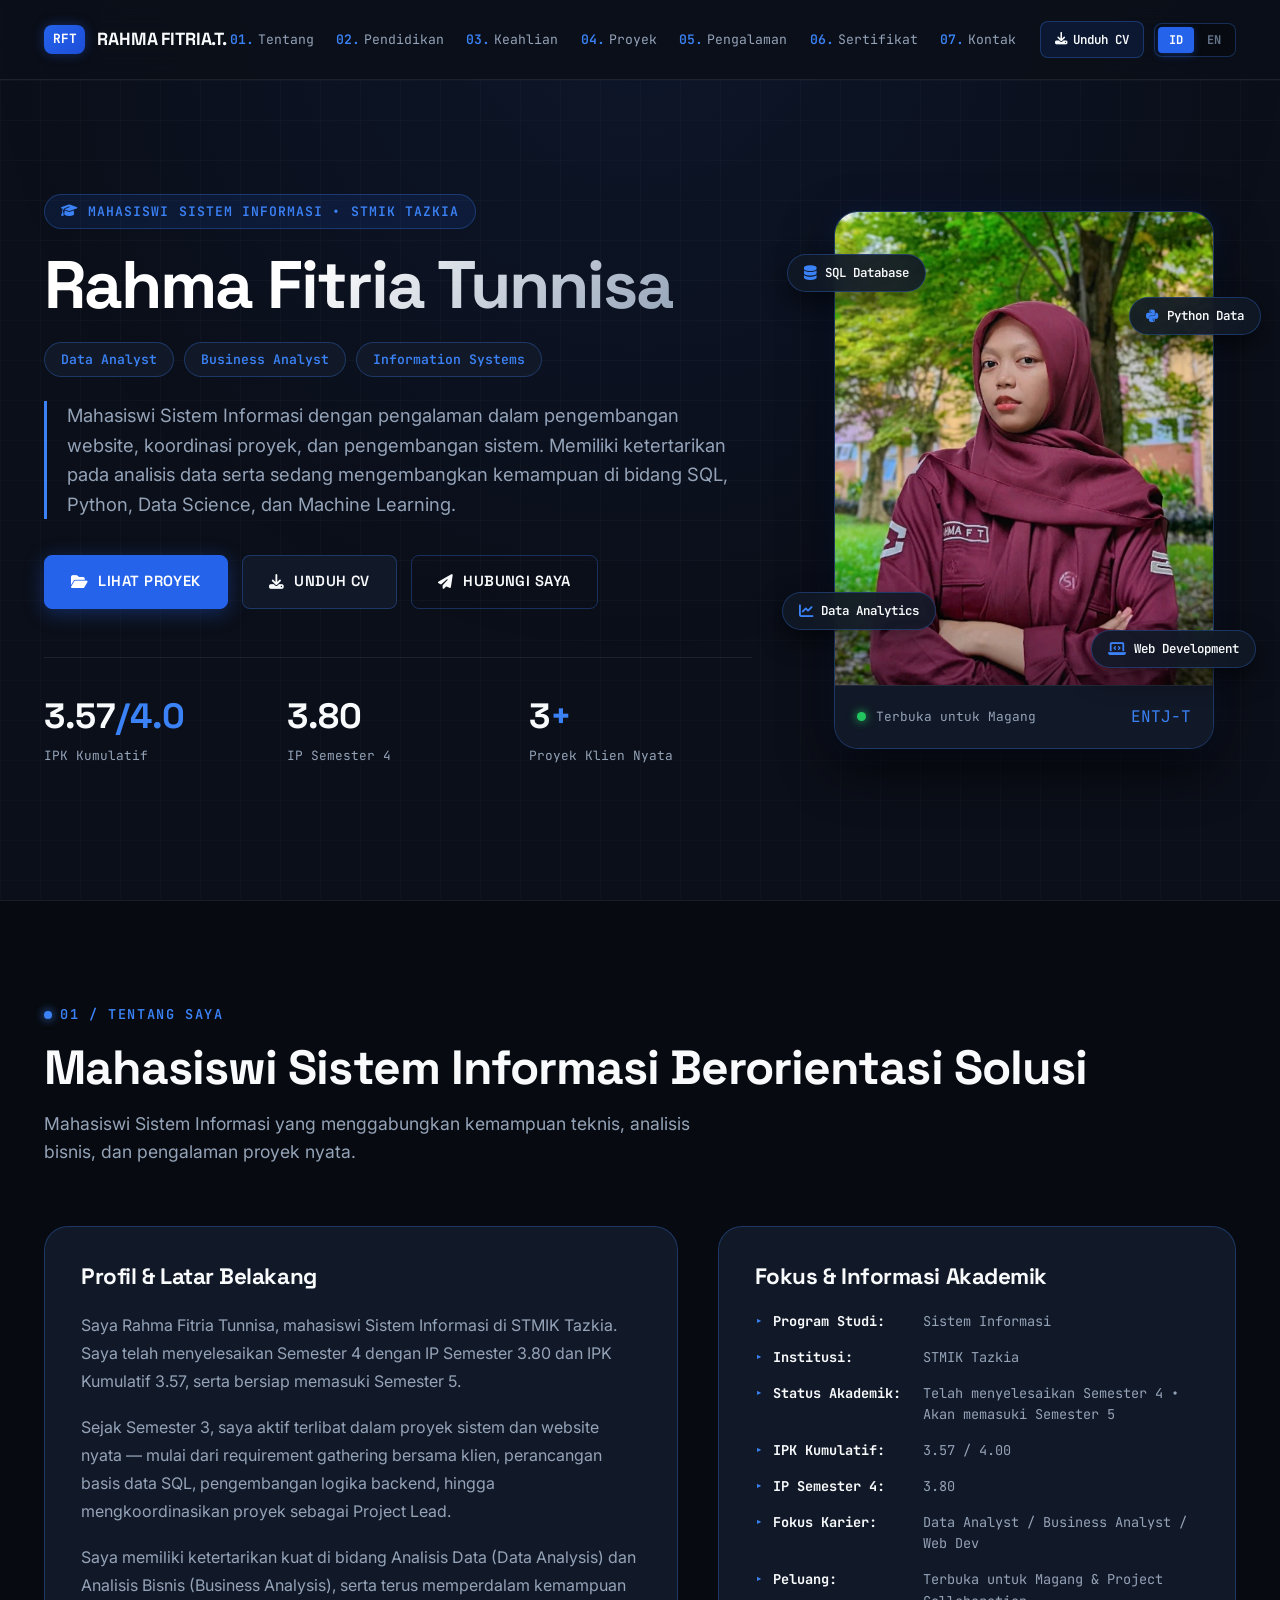
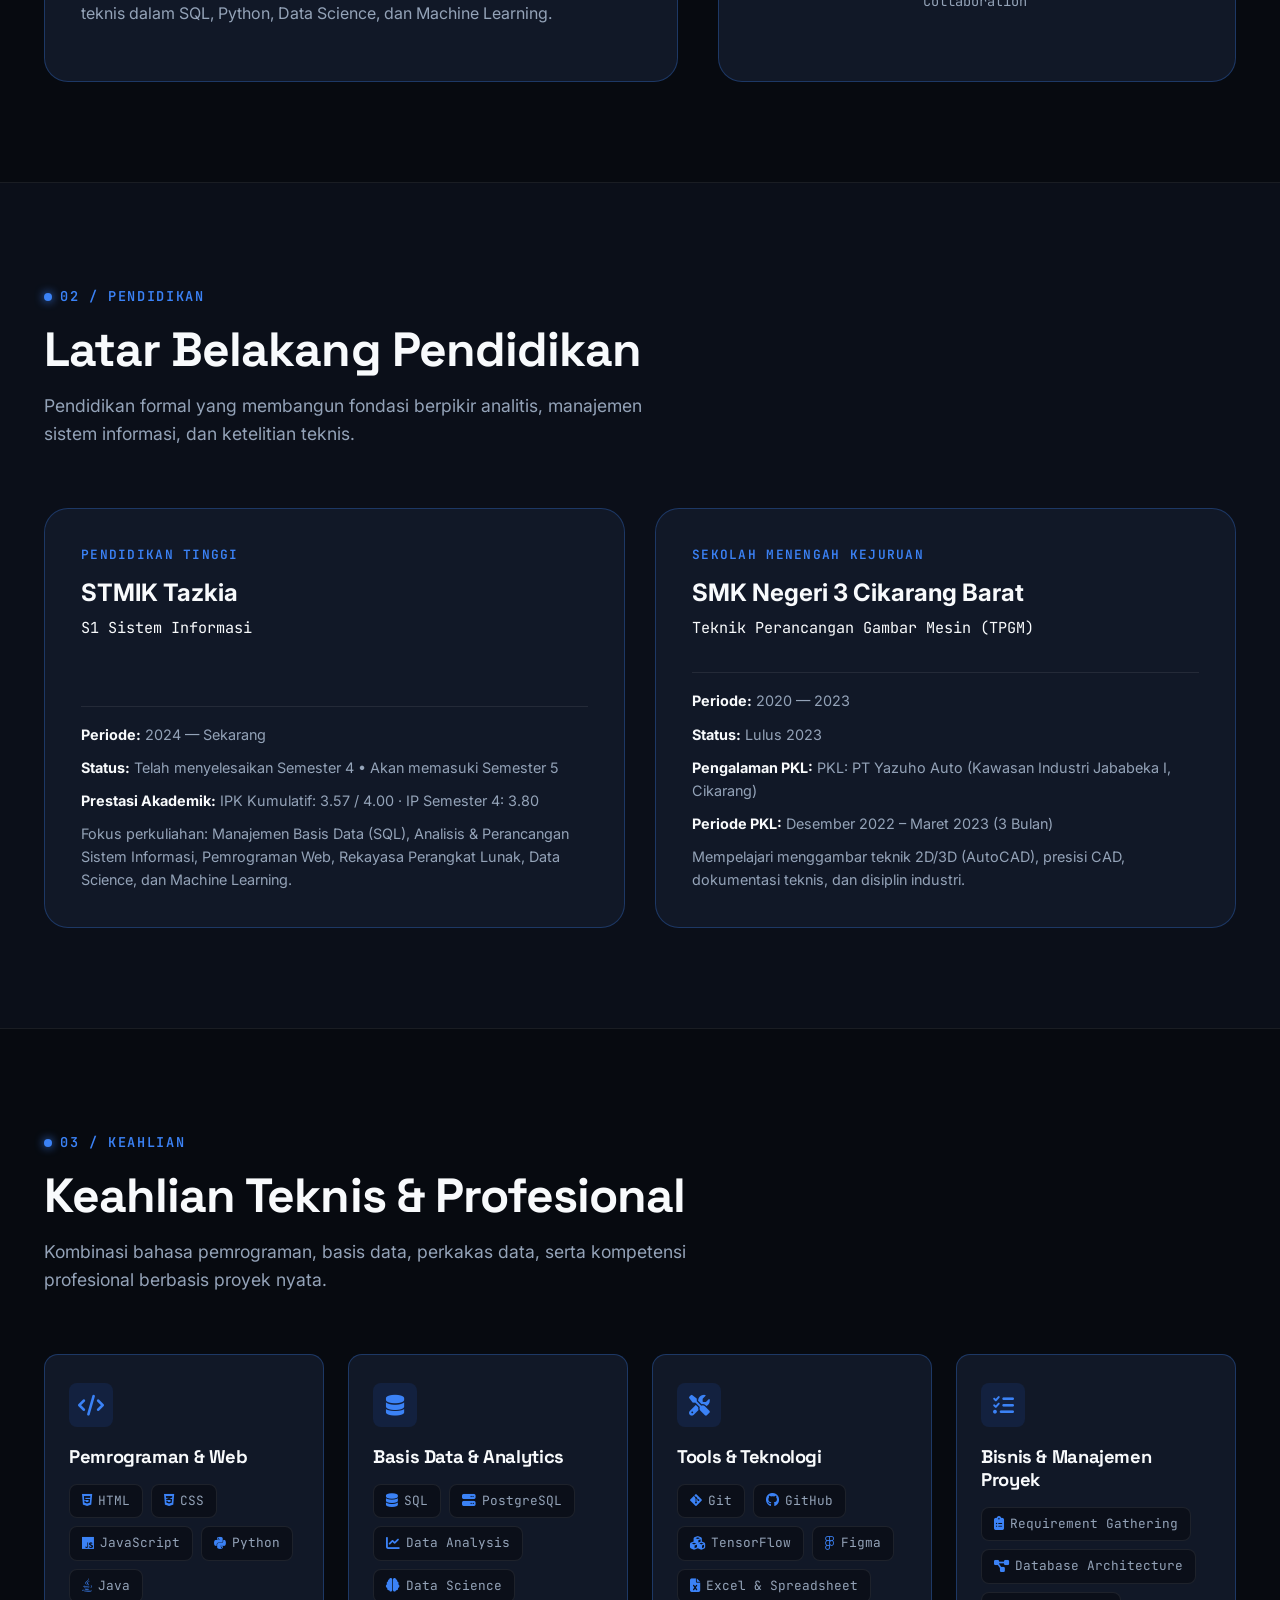
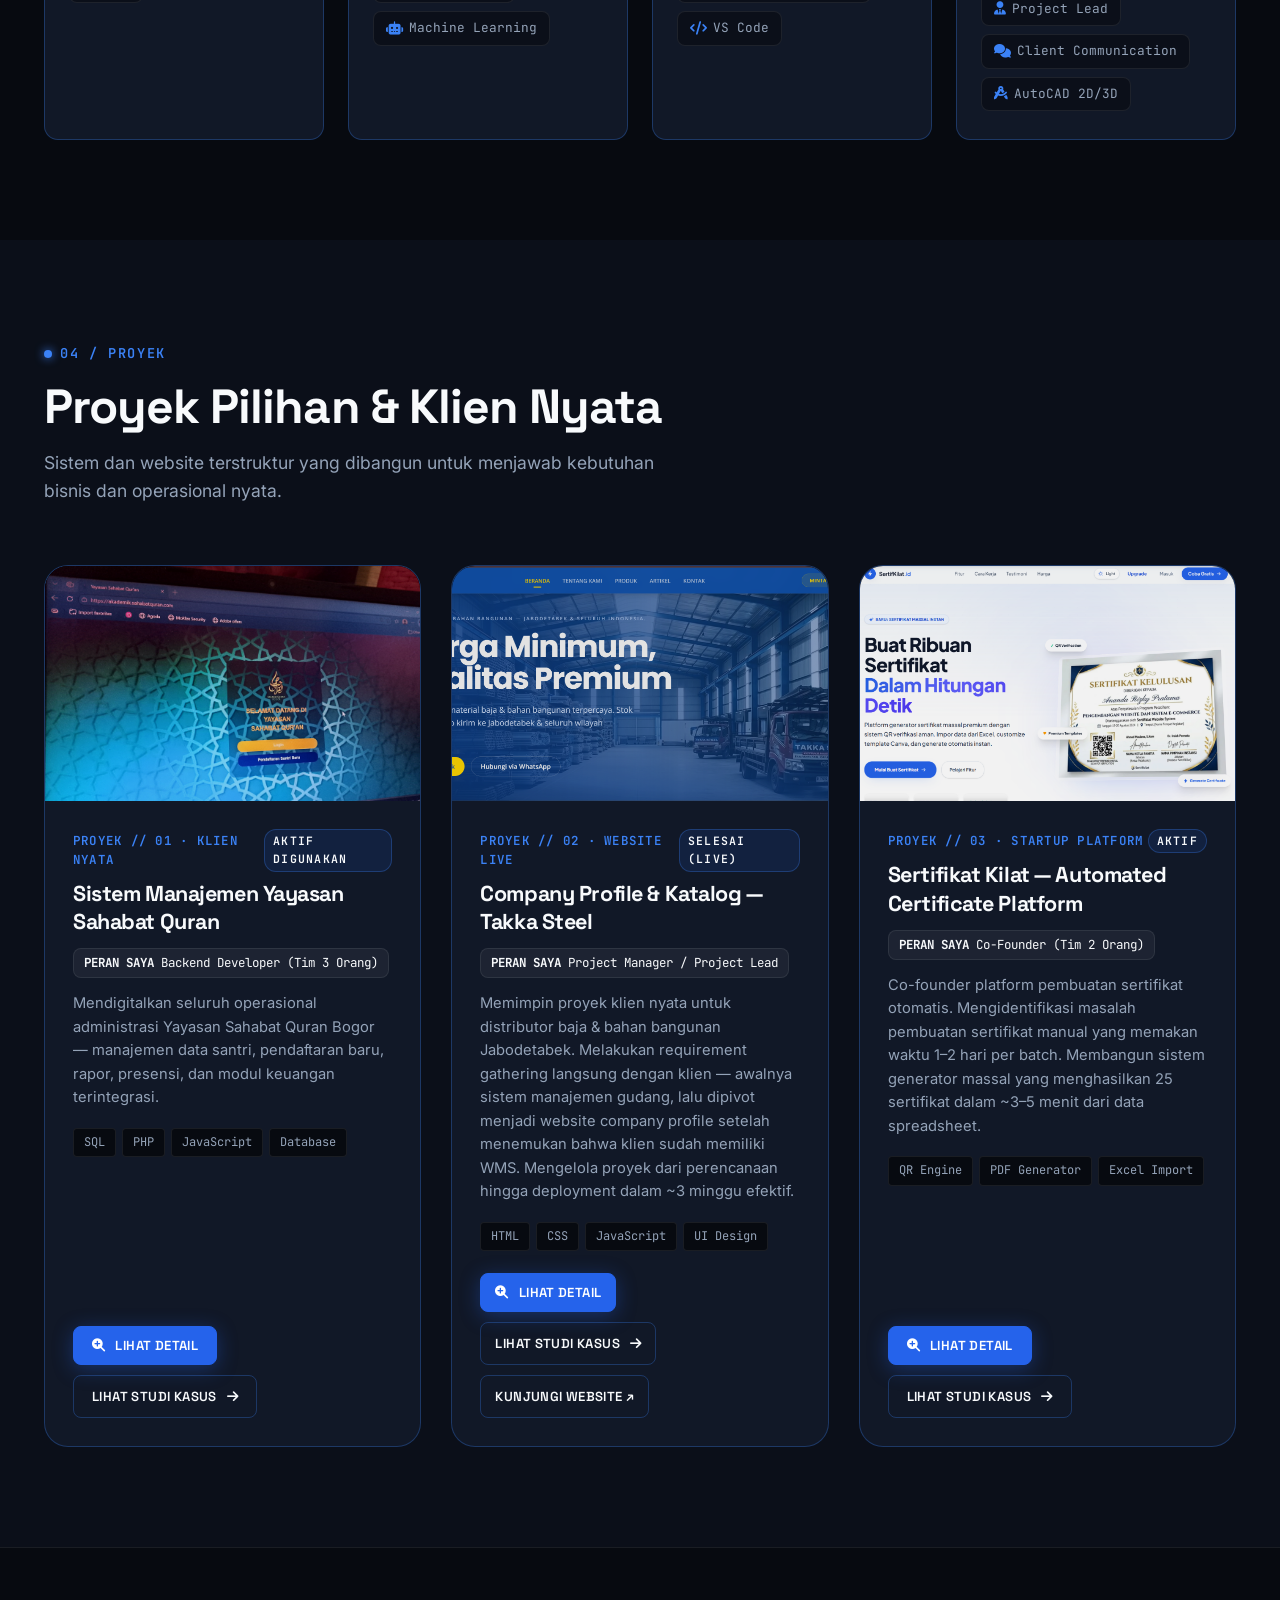
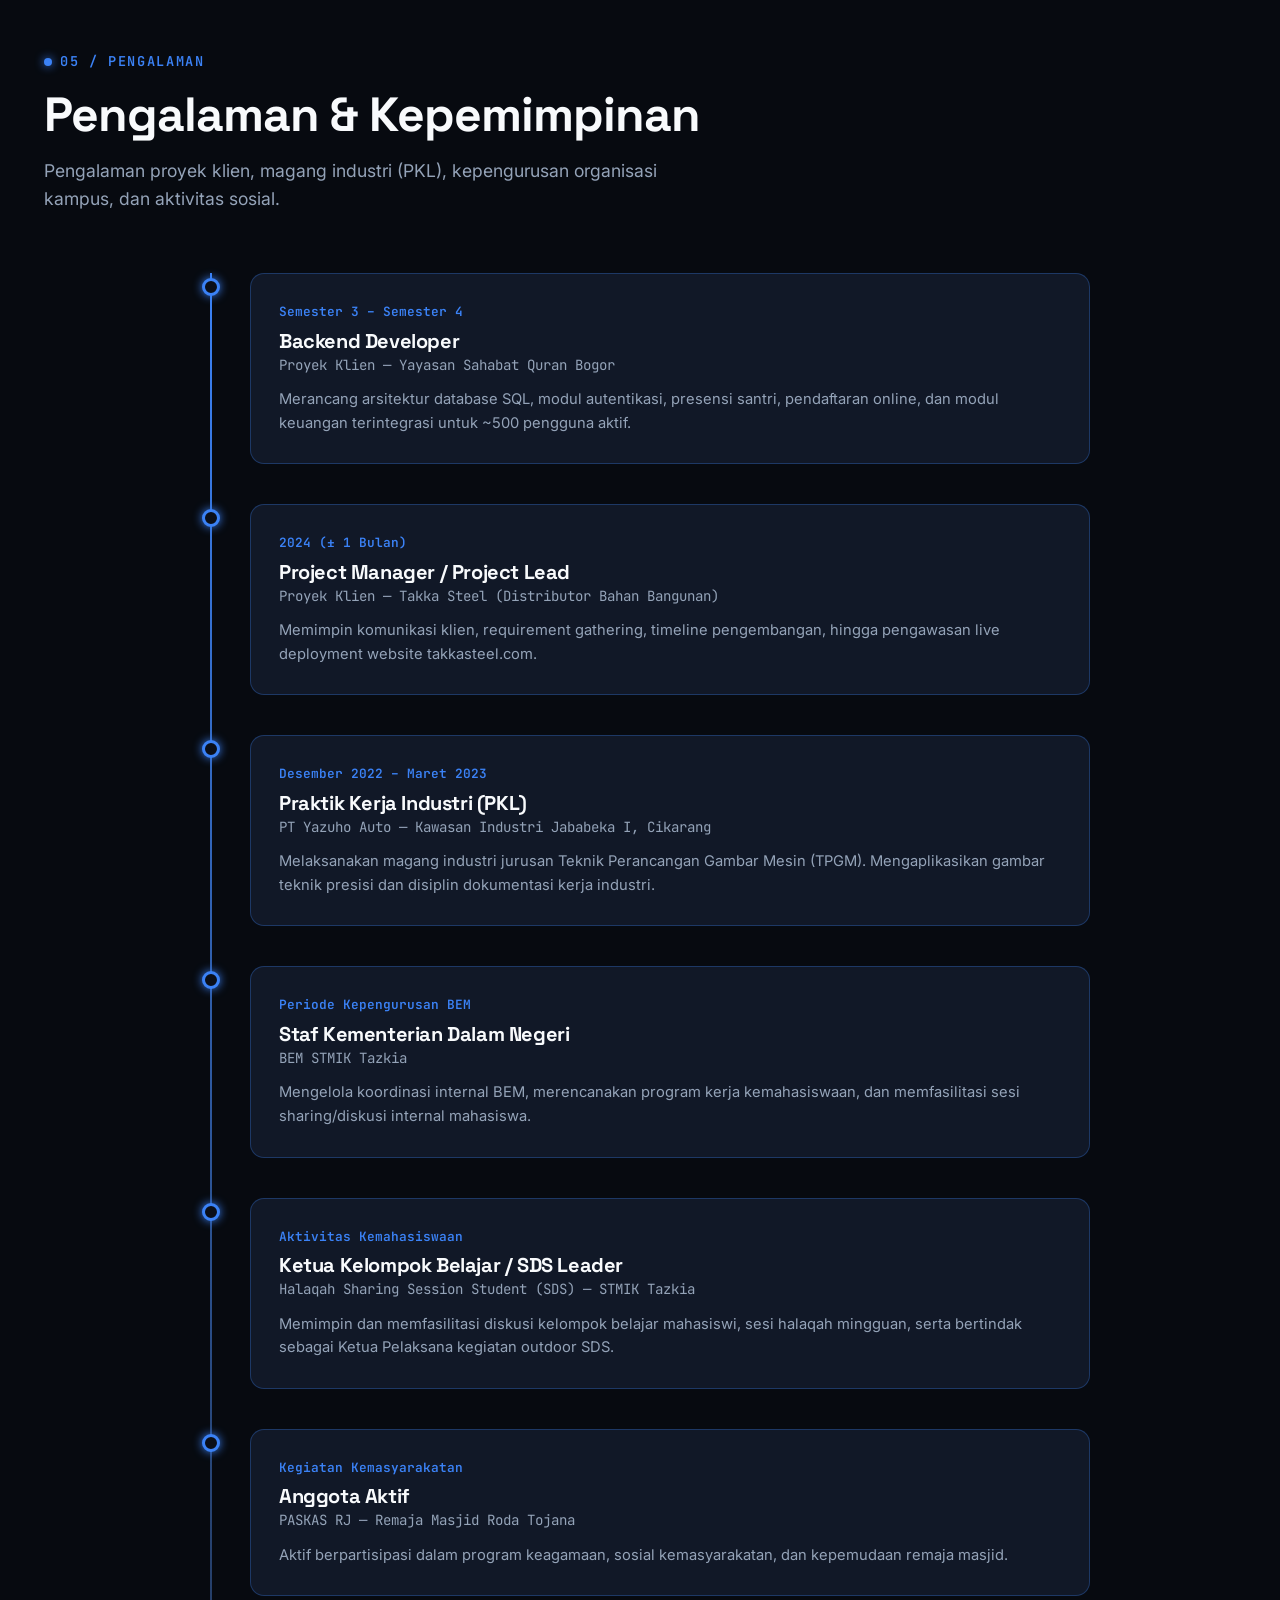
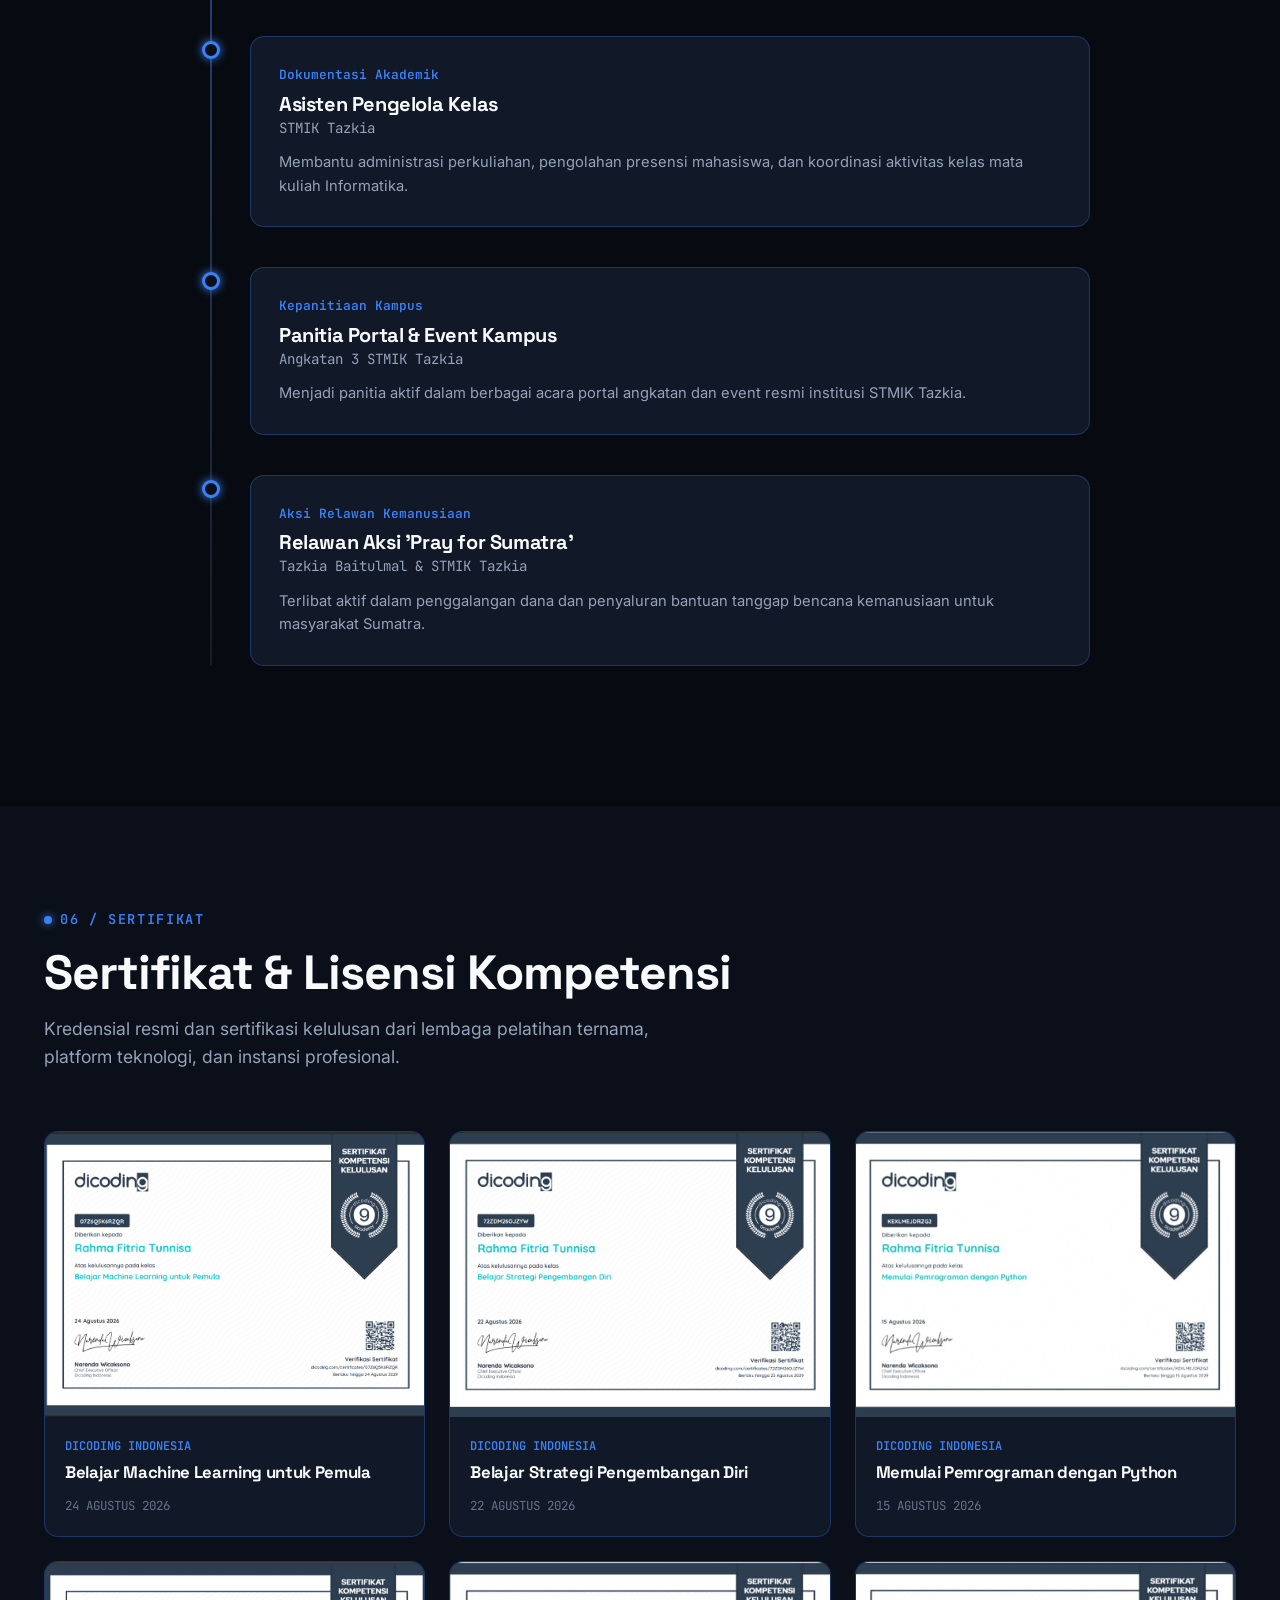
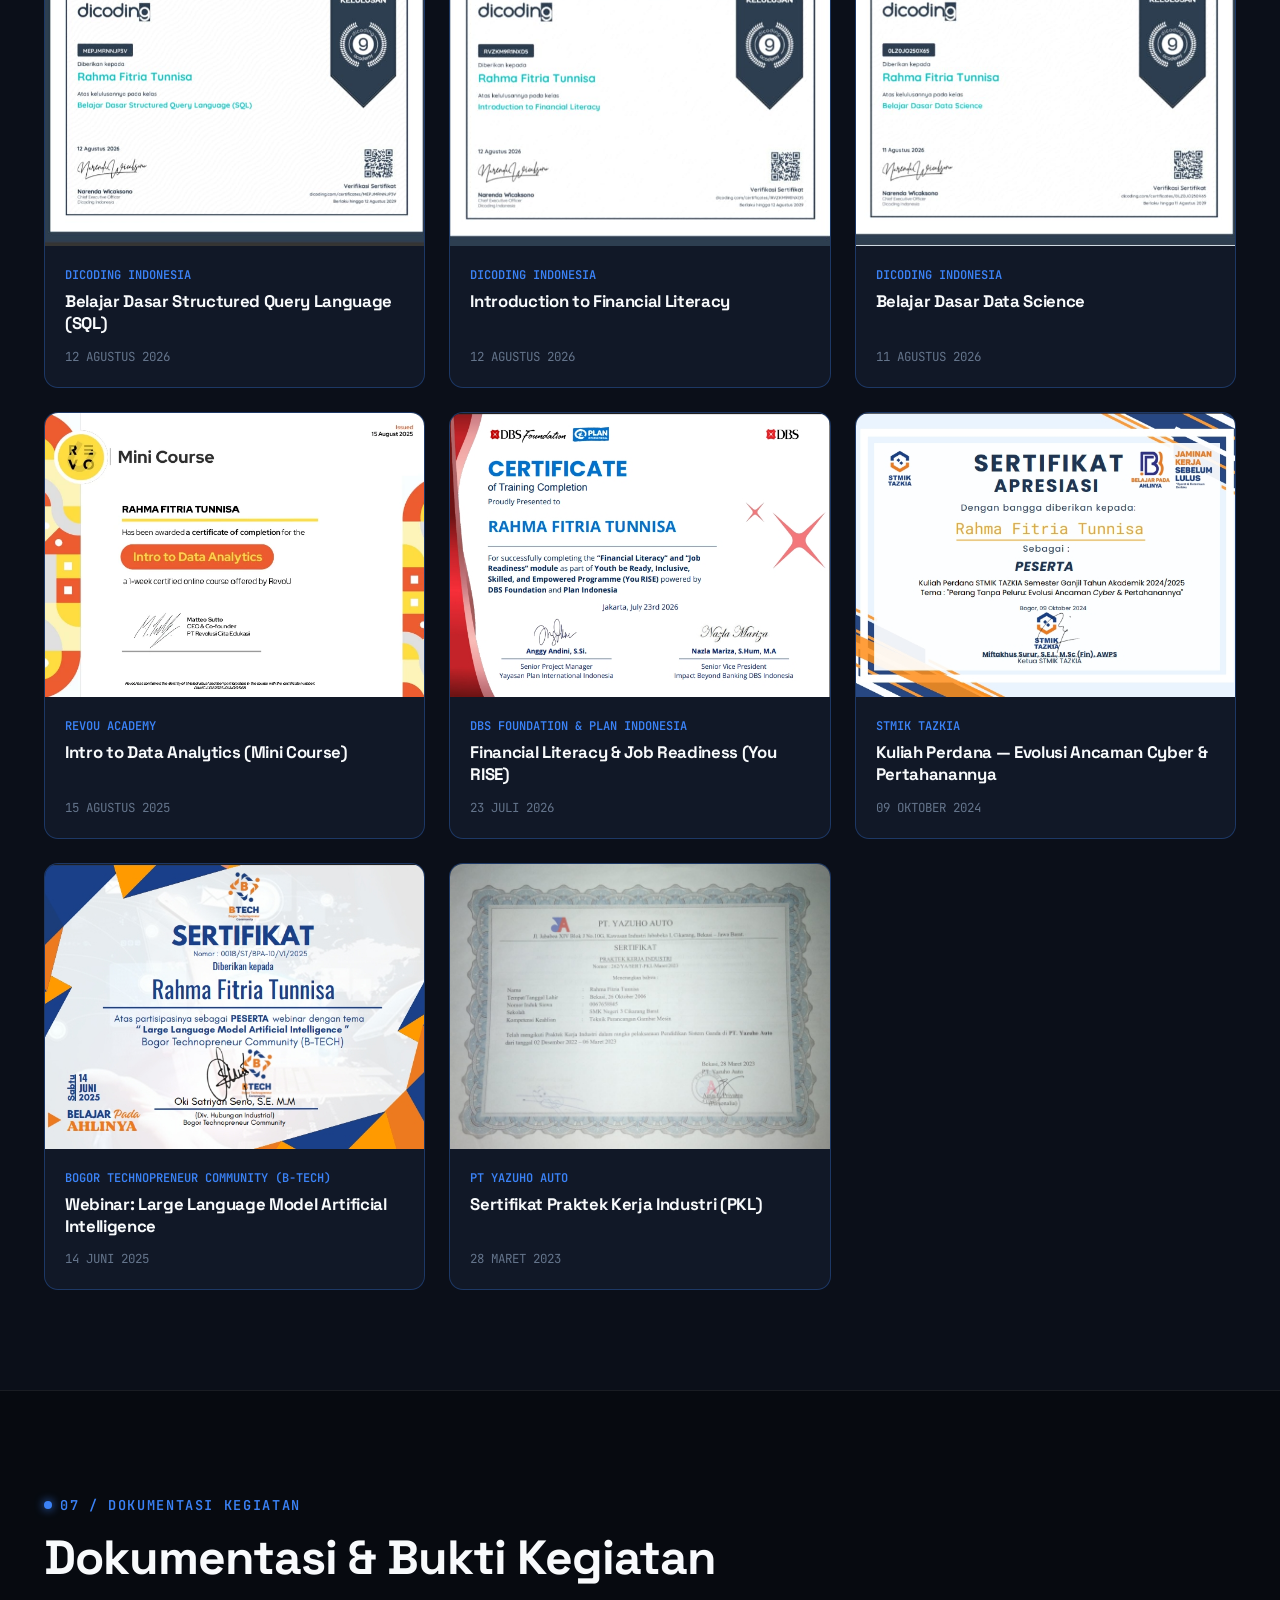
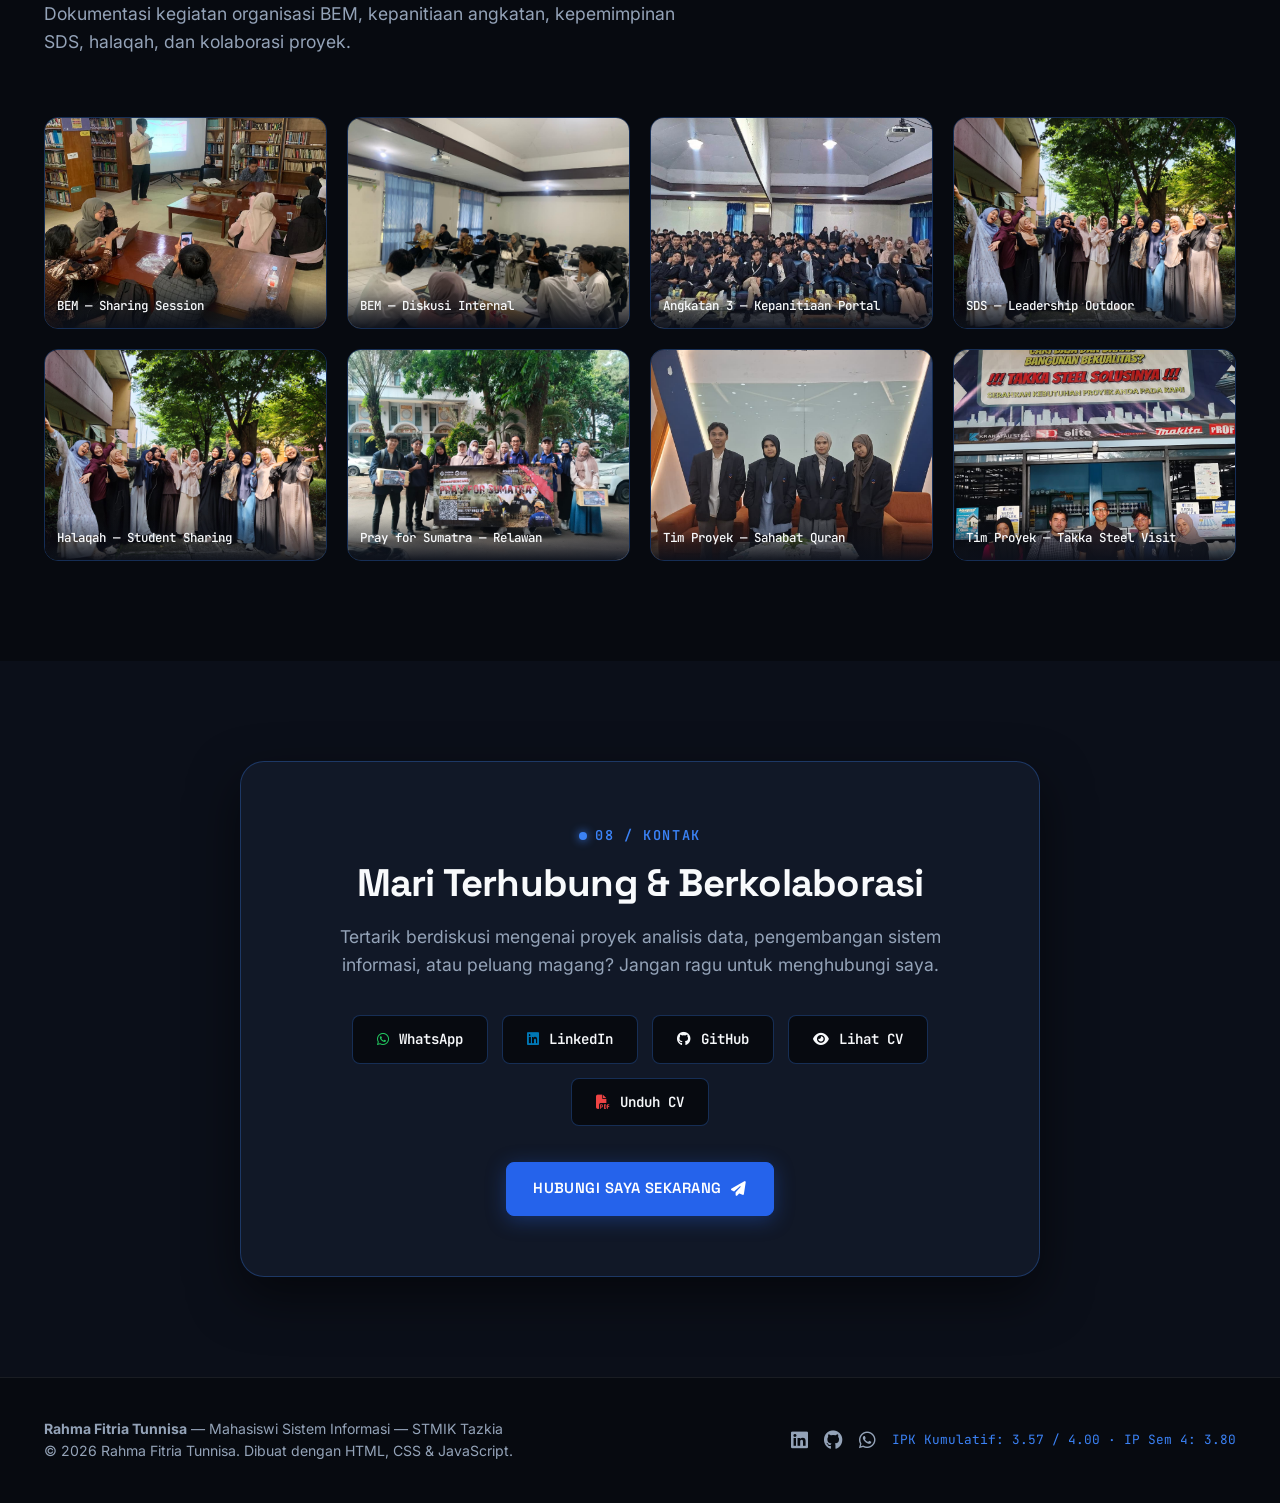
==== index.html @ 855e3172 "update" ====
<!DOCTYPE html>
<html lang="id">
<head>
  <meta charset="UTF-8">
  <meta name="viewport" content="width=device-width, initial-scale=1.0">
  <title>Rahma Fitria Tunnisa — Information Systems Student | Portfolio</title>
  <meta name="description" content="Personal portfolio of Rahma Fitria Tunnisa, Information Systems student at STMIK Tazkia with hands-on experience in web development, project lead, database management, SQL, Python, and data analytics.">
  <meta name="keywords" content="Rahma Fitria Tunnisa, Information Systems, Data Analyst, Business Analyst, STMIK Tazkia, Project Manager, Web Developer, Portfolio, SQL, Python">
  
  <!-- Open Graph Meta Tags -->
  <meta property="og:title" content="Rahma Fitria Tunnisa — Information Systems Student Portfolio">
  <meta property="og:description" content="Information Systems student at STMIK Tazkia with real-world project experience in web development, system architecture, and data analytics.">
  <meta property="og:type" content="website">

  <!-- FontAwesome Icons -->
  <link rel="stylesheet" href="https://cdnjs.cloudflare.com/ajax/libs/font-awesome/6.5.1/css/all.min.css">
  
  <!-- Custom Stylesheets -->
  <link rel="stylesheet" href="css/main.css">
  <link rel="stylesheet" href="css/responsive.css">
</head>
<body>

  <!-- SITE HEADER / NAVIGATION -->
  <header class="site-header" id="site-header">
    <div class="container header-inner">
      <!-- Brand Logo -->
      <a href="#hero" class="brand-logo" id="nav-brand-logo">
        <span class="brand-badge">RFT</span>
        <span class="brand-name" data-i18n="nav.brand_sub">RAHMA FITRIA.T.</span>
      </a>

      <!-- Desktop & Mobile Navigation Drawer -->
      <div class="nav-container" id="nav-container">
        <nav aria-label="Main Navigation">
          <ul class="nav-menu">
            <li><a href="#about" class="nav-link" id="nav-item-about"><span class="nav-number">01.</span><span data-i18n="nav.about">Tentang</span></a></li>
            <li><a href="#education" class="nav-link" id="nav-item-edu"><span class="nav-number">02.</span><span data-i18n="nav.education">Pendidikan</span></a></li>
            <li><a href="#skills" class="nav-link" id="nav-item-skills"><span class="nav-number">03.</span><span data-i18n="nav.skills">Keahlian</span></a></li>
            <li><a href="#projects" class="nav-link" id="nav-item-projects"><span class="nav-number">04.</span><span data-i18n="nav.projects">Proyek</span></a></li>
            <li><a href="#experience" class="nav-link" id="nav-item-exp"><span class="nav-number">05.</span><span data-i18n="nav.experience">Pengalaman</span></a></li>
            <li><a href="#certifications" class="nav-link" id="nav-item-cert"><span class="nav-number">06.</span><span data-i18n="nav.certificates">Sertifikat</span></a></li>
            <li><a href="#contact" class="nav-link" id="nav-item-contact"><span class="nav-number">07.</span><span data-i18n="nav.contact">Kontak</span></a></li>
          </ul>
        </nav>

        <!-- Header Actions: Single CV button (Unduh CV) & Language Switcher -->
        <div class="header-actions">
          <a href="assets/cv/Rahma-Fitria-Tunnisa-CV.pdf" download class="nav-cv-btn" id="nav-cv-download">
            <i class="fas fa-download"></i> <span data-i18n="nav.cv_download">Unduh CV</span>
          </a>

          <!-- Language Switcher -->
          <div class="lang-switcher" aria-label="Language Selector" id="lang-switcher">
            <button type="button" class="lang-btn active" data-lang="id" id="lang-btn-id" aria-label="Bahasa Indonesia">ID</button>
            <button type="button" class="lang-btn" data-lang="en" id="lang-btn-en" aria-label="English">EN</button>
          </div>
        </div>
      </div>

      <!-- Mobile Hamburger Toggle -->
      <button class="mobile-toggle" id="mobile-toggle" aria-label="Toggle Menu" aria-expanded="false">
        <i class="fas fa-bars"></i>
      </button>
    </div>
  </header>

  <main>
    <!-- 01 HERO SECTION -->
    <section id="hero" class="hero-section">
      <div class="container">
        <div class="hero-grid">
          
          <!-- Hero Text Content -->
          <div class="hero-content reveal">
            <div class="hero-eyebrow">
              <i class="fas fa-graduation-cap"></i>
              <span data-i18n="hero.eyebrow">MAHASISWI SISTEM INFORMASI • STMIK TAZKIA</span>
            </div>

            <h1 class="hero-title">
              <span class="name-highlight" data-i18n="hero.name">Rahma Fitria Tunnisa</span>
            </h1>

            <div class="hero-role-pills">
              <span class="role-pill" data-i18n="hero.role1">Data Analyst</span>
              <span class="role-pill" data-i18n="hero.role2">Business Analyst</span>
              <span class="role-pill" data-i18n="hero.role3">Information Systems</span>
            </div>

            <p class="hero-quote" data-i18n="hero.quote">
              Mahasiswi Sistem Informasi dengan pengalaman dalam pengembangan website, koordinasi proyek, dan pengembangan sistem. Memiliki ketertarikan pada analisis data serta sedang mengembangkan kemampuan di bidang SQL, Python, Data Science, dan Machine Learning.
            </p>

            <div class="hero-cv-group">
              <a href="#projects" class="btn btn-primary" id="hero-btn-projects">
                <i class="fas fa-folder-open"></i>
                <span data-i18n="hero.btn_projects">Lihat Proyek</span>
              </a>
              <a href="assets/cv/Rahma-Fitria-Tunnisa-CV.pdf" download class="btn btn-secondary" id="hero-btn-cv-download">
                <i class="fas fa-download"></i>
                <span data-i18n="hero.btn_cv_download">Unduh CV</span>
              </a>
              <a href="#contact" class="btn btn-outline" id="hero-btn-contact">
                <i class="fas fa-paper-plane"></i>
                <span data-i18n="hero.btn_contact">Hubungi Saya</span>
              </a>
            </div>

            <div class="hero-stats">
              <div class="stat-item">
                <div class="stat-number">3.57<span class="accent-text">/4.0</span></div>
                <div class="stat-label" data-i18n="hero.stat1_label">IPK Kumulatif</div>
              </div>
              <div class="stat-item">
                <div class="stat-number">3.80</div>
                <div class="stat-label" data-i18n="hero.stat2_label">IP Semester 4</div>
              </div>
              <div class="stat-item">
                <div class="stat-number">3<span class="accent-text">+</span></div>
                <div class="stat-label" data-i18n="hero.stat3_label">Proyek Klien Nyata</div>
              </div>
            </div>
          </div>

          <!-- Hero Image & Floating Skill Badges -->
          <div class="hero-image-wrapper reveal">
            <!-- Subtle Floating Badges -->
            <div class="hero-floating-pill pill-1">
              <i class="fas fa-database"></i> <span data-i18n="hero.badge_sql">SQL Database</span>
            </div>
            <div class="hero-floating-pill pill-2">
              <i class="fas fa-chart-line"></i> <span data-i18n="hero.badge_data">Data Analytics</span>
            </div>
            <div class="hero-floating-pill pill-3">
              <i class="fab fa-python"></i> <span data-i18n="hero.badge_python">Python Data</span>
            </div>
            <div class="hero-floating-pill pill-4">
              <i class="fas fa-laptop-code"></i> <span data-i18n="hero.badge_web">Web Development</span>
            </div>

            <!-- Profile Photo Frame -->
            <div class="profile-card">
              <div class="profile-img-frame">
                <img src="assets/profile/profile.webp" alt="Rahma Fitria Tunnisa Profile Photo" width="380" height="475">
              </div>
              <div class="profile-card-footer">
                <div class="status-indicator">
                  <span class="status-dot"></span>
                  <span data-i18n="hero.status_badge">Terbuka untuk Magang</span>
                </div>
                <span class="mono accent-text">ENTJ-T</span>
              </div>
            </div>
          </div>

        </div>
      </div>
    </section>

    <!-- 02 ABOUT SECTION -->
    <section id="about" class="section-padding about-section">
      <div class="container">
        
        <div class="section-header reveal">
          <div class="section-tag" data-i18n="about.tag">01 / TENTANG SAYA</div>
          <h2 class="section-title" data-i18n="about.title">Mahasiswi Sistem Informasi Berorientasi Solusi</h2>
          <p class="section-subtitle" data-i18n="about.subtitle">Mahasiswi Sistem Informasi yang menggabungkan kemampuan teknis, analisis bisnis, dan pengalaman proyek nyata.</p>
        </div>

        <div class="about-grid">
          <div class="about-box reveal">
            <h3 data-i18n="about.box1_title">Profil &amp; Latar Belakang</h3>
            <p data-i18n="about.p1">
              Saya Rahma Fitria Tunnisa, mahasiswi Sistem Informasi di STMIK Tazkia. Saya telah menyelesaikan Semester 4 dengan IP Semester 3.80 dan IPK Kumulatif 3.57, serta bersiap memasuki Semester 5.
            </p>
            <p data-i18n="about.p2">
              Sejak Semester 3, saya aktif terlibat dalam proyek sistem dan website nyata — mulai dari requirement gathering bersama klien, perancangan basis data SQL, pengembangan logika backend, hingga mengkoordinasikan proyek sebagai Project Lead.
            </p>
            <p data-i18n="about.p3">
              Saya memiliki ketertarikan kuat di bidang Analisis Data (Data Analysis) dan Analisis Bisnis (Business Analysis), serta terus memperdalam kemampuan teknis dalam SQL, Python, Data Science, dan Machine Learning.
            </p>
          </div>

          <div class="about-box reveal">
            <h3 data-i18n="about.box2_title">Fokus &amp; Informasi Akademik</h3>
            <ul class="spec-list">
              <li class="spec-item">
                <span class="spec-bullet">▸</span>
                <strong data-i18n="about.spec_major_label">Program Studi:</strong>
                <span data-i18n="about.spec_major_val">Sistem Informasi</span>
              </li>
              <li class="spec-item">
                <span class="spec-bullet">▸</span>
                <strong data-i18n="about.spec_inst_label">Institusi:</strong>
                <span data-i18n="about.spec_inst_val">STMIK Tazkia</span>
              </li>
              <li class="spec-item">
                <span class="spec-bullet">▸</span>
                <strong data-i18n="about.spec_status_label">Status Akademik:</strong>
                <span data-i18n="about.spec_status_val">Telah menyelesaikan Semester 4 • Akan memasuki Semester 5</span>
              </li>
              <li class="spec-item">
                <span class="spec-bullet">▸</span>
                <strong data-i18n="about.spec_gpa_label">IPK Kumulatif:</strong>
                <span data-i18n="about.spec_gpa_val">3.57 / 4.00</span>
              </li>
              <li class="spec-item">
                <span class="spec-bullet">▸</span>
                <strong data-i18n="about.spec_sem4_label">IP Semester 4:</strong>
                <span data-i18n="about.spec_sem4_val">3.80</span>
              </li>
              <li class="spec-item">
                <span class="spec-bullet">▸</span>
                <strong data-i18n="about.spec_focus_label">Fokus Karier:</strong>
                <span data-i18n="about.spec_focus_val">Data Analyst / Business Analyst / Web Dev</span>
              </li>
              <li class="spec-item">
                <span class="spec-bullet">▸</span>
                <strong data-i18n="about.spec_open_label">Peluang:</strong>
                <span data-i18n="about.spec_open_val">Terbuka untuk Magang &amp; Project Collaboration</span>
              </li>
            </ul>
          </div>
        </div>

      </div>
    </section>

    <!-- 03 EDUCATION SECTION -->
    <section id="education" class="section-padding">
      <div class="container">

        <div class="section-header reveal">
          <div class="section-tag" data-i18n="edu.tag">02 / PENDIDIKAN</div>
          <h2 class="section-title" data-i18n="edu.title">Latar Belakang Pendidikan</h2>
          <p class="section-subtitle" data-i18n="edu.subtitle">Pendidikan formal yang membangun fondasi berpikir analitis, manajemen sistem informasi, dan ketelitian teknis.</p>
        </div>

        <div class="education-grid">
          <!-- Higher Education -->
          <div class="edu-card reveal">
            <div>
              <div class="edu-level" data-i18n="edu.s1_level">Pendidikan Tinggi</div>
              <div class="edu-school" data-i18n="edu.s1_school">STMIK Tazkia</div>
              <div class="edu-major" data-i18n="edu.s1_major">S1 Sistem Informasi</div>
            </div>
            <ul class="edu-details">
              <li><strong>Periode:</strong> <span data-i18n="edu.s1_period">2024 — Sekarang</span></li>
              <li><strong>Status:</strong> <span data-i18n="edu.s1_status">Telah menyelesaikan Semester 4 • Akan memasuki Semester 5</span></li>
              <li><strong>Prestasi Akademik:</strong> <span data-i18n="edu.s1_gpa">IPK Kumulatif: 3.57 / 4.00 · IP Semester 4: 3.80</span></li>
              <li><span data-i18n="edu.s1_desc">Fokus perkuliahan: Manajemen Basis Data (SQL), Analisis &amp; Perancangan Sistem Informasi, Pemrograman Web, Rekayasa Perangkat Lunak, Data Science, dan Machine Learning.</span></li>
            </ul>
          </div>

          <!-- Vocational High School -->
          <div class="edu-card reveal">
            <div>
              <div class="edu-level" data-i18n="edu.smk_level">Sekolah Menengah Kejuruan</div>
              <div class="edu-school" data-i18n="edu.smk_school">SMK Negeri 3 Cikarang Barat</div>
              <div class="edu-major" data-i18n="edu.smk_major">Teknik Perancangan Gambar Mesin (TPGM)</div>
            </div>
            <ul class="edu-details">
              <li><strong>Periode:</strong> <span data-i18n="edu.smk_period">2020 — 2023</span></li>
              <li><strong>Status:</strong> <span data-i18n="edu.smk_status">Lulus 2023</span></li>
              <li><strong>Pengalaman PKL:</strong> <span data-i18n="edu.smk_pkl">PKL: PT Yazuho Auto (Kawasan Industri Jababeka I, Cikarang)</span></li>
              <li><strong>Periode PKL:</strong> <span data-i18n="edu.smk_pkl_period">Desember 2022 – Maret 2023 (3 Bulan)</span></li>
              <li><span data-i18n="edu.smk_desc">Mempelajari menggambar teknik 2D/3D (AutoCAD), presisi CAD, dokumentasi teknis, dan disiplin industri.</span></li>
            </ul>
          </div>
        </div>

      </div>
    </section>

    <!-- 04 SKILLS SECTION -->
    <section id="skills" class="section-padding" style="background-color: var(--bg-darker); border-top: 1px solid var(--border-muted);">
      <div class="container">
        
        <div class="section-header reveal">
          <div class="section-tag" data-i18n="skills.tag">03 / KEAHLIAN</div>
          <h2 class="section-title" data-i18n="skills.title">Keahlian Teknis &amp; Profesional</h2>
          <p class="section-subtitle" data-i18n="skills.subtitle">Kombinasi bahasa pemrograman, basis data, perkakas data, serta kompetensi profesional berbasis proyek nyata.</p>
        </div>

        <div class="skills-grid">
          
          <!-- Category 1: Programming & Web -->
          <div class="skill-card reveal">
            <div class="skill-card-icon">
              <i class="fas fa-code"></i>
            </div>
            <h3 data-i18n="skills.cat1_title">Pemrograman &amp; Web</h3>
            <div class="skill-tags">
              <span class="tag"><i class="fab fa-html5"></i> HTML</span>
              <span class="tag"><i class="fab fa-css3-alt"></i> CSS</span>
              <span class="tag"><i class="fab fa-js"></i> JavaScript</span>
              <span class="tag"><i class="fab fa-python"></i> Python</span>
              <span class="tag"><i class="fab fa-java"></i> Java</span>
            </div>
          </div>

          <!-- Category 2: Database & Analytics -->
          <div class="skill-card reveal">
            <div class="skill-card-icon">
              <i class="fas fa-database"></i>
            </div>
            <h3 data-i18n="skills.cat2_title">Basis Data &amp; Analytics</h3>
            <div class="skill-tags">
              <span class="tag"><i class="fas fa-database"></i> SQL</span>
              <span class="tag"><i class="fas fa-server"></i> PostgreSQL</span>
              <span class="tag"><i class="fas fa-chart-line"></i> Data Analysis</span>
              <span class="tag"><i class="fas fa-brain"></i> Data Science</span>
              <span class="tag"><i class="fas fa-robot"></i> Machine Learning</span>
            </div>
          </div>

          <!-- Category 3: Tools & Tech -->
          <div class="skill-card reveal">
            <div class="skill-card-icon">
              <i class="fas fa-tools"></i>
            </div>
            <h3 data-i18n="skills.cat3_title">Tools &amp; Teknologi</h3>
            <div class="skill-tags">
              <span class="tag"><i class="fab fa-git-alt"></i> Git</span>
              <span class="tag"><i class="fab fa-github"></i> GitHub</span>
              <span class="tag"><i class="fas fa-cubes"></i> TensorFlow</span>
              <span class="tag"><i class="fab fa-figma"></i> Figma</span>
              <span class="tag"><i class="fas fa-file-excel"></i> Excel &amp; Spreadsheet</span>
              <span class="tag"><i class="fas fa-code"></i> VS Code</span>
            </div>
          </div>

          <!-- Category 4: Business & Project Lead -->
          <div class="skill-card reveal">
            <div class="skill-card-icon">
              <i class="fas fa-tasks"></i>
            </div>
            <h3 data-i18n="skills.cat4_title">Bisnis &amp; Manajemen Proyek</h3>
            <div class="skill-tags">
              <span class="tag"><i class="fas fa-clipboard-list"></i> Requirement Gathering</span>
              <span class="tag"><i class="fas fa-project-diagram"></i> Database Architecture</span>
              <span class="tag"><i class="fas fa-user-tie"></i> Project Lead</span>
              <span class="tag"><i class="fas fa-comments"></i> Client Communication</span>
              <span class="tag"><i class="fas fa-drafting-compass"></i> AutoCAD 2D/3D</span>
            </div>
          </div>

        </div>

      </div>
    </section>

    <!-- 05 PROJECTS SECTION -->
    <section id="projects" class="section-padding">
      <div class="container">
        
        <div class="section-header reveal">
          <div class="section-tag" data-i18n="projects.tag">04 / PROYEK</div>
          <h2 class="section-title" data-i18n="projects.title">Proyek Pilihan &amp; Klien Nyata</h2>
          <p class="section-subtitle" data-i18n="projects.subtitle">Sistem dan website terstruktur yang dibangun untuk menjawab kebutuhan bisnis dan operasional nyata.</p>
        </div>

        <div class="projects-grid">
          
          <!-- PROJECT 01: Sahabat Quran -->
          <article class="project-card reveal">
            <div class="project-media" data-lightbox="true" data-src="assets/projects/sahabat-quran/WhatsApp Image 2026-08-11 at 13.10.10.WebP" data-title="Sistem Manajemen Yayasan Sahabat Quran" data-category="PROYEK // 01 · KLIEN NYATA" data-description="Mendigitalkan seluruh operasional administrasi Yayasan Sahabat Quran Bogor — manajemen data santri, pendaftaran baru, rapor, presensi, dan modul keuangan terintegrasi.">
              <img src="assets/projects/sahabat-quran/WhatsApp Image 2026-08-11 at 13.10.10.WebP" alt="Sistem Sahabat Quran Preview" loading="lazy" width="600" height="375">
            </div>
            <div class="project-content">
              <div>
                <div class="project-category">
                  <span data-i18n="proj1.cat">PROYEK // 01 · KLIEN NYATA</span>
                  <span class="status-badge-sm" data-i18n="proj1.status">Aktif Digunakan</span>
                </div>
                <h3 class="project-title" data-i18n="proj1.title">Sistem Manajemen Yayasan Sahabat Quran</h3>
                <div class="project-role-badge">
                  <strong data-i18n="proj1.role_label">PERAN SAYA:</strong> <span data-i18n="proj1.role_val">Backend Developer (Tim 3 Orang)</span>
                </div>
                <p class="project-desc" data-i18n="proj1.desc">
                  Mendigitalkan seluruh operasional administrasi Yayasan Sahabat Quran Bogor — manajemen data santri, pendaftaran baru, rapor, presensi, dan modul keuangan terintegrasi.
                </p>
                <div class="project-tech">
                  <span class="tech-chip">SQL</span>
                  <span class="tech-chip">PHP</span>
                  <span class="tech-chip">JavaScript</span>
                  <span class="tech-chip">Database</span>
                </div>
              </div>
              <div class="project-actions">
                <button type="button" class="btn btn-primary" data-project-detail="sahabat-quran" style="padding: 10px 18px; font-size: 0.82rem;">
                  <i class="fas fa-search-plus"></i>
                  <span>Lihat Detail</span>
                </button>
                <a href="projects/sahabat-quran.html?from=index" class="btn btn-outline" style="padding: 10px 18px; font-size: 0.82rem;">
                  <span data-i18n="projects.view_case">Studi Kasus</span>
                  <i class="fas fa-arrow-right"></i>
                </a>
              </div>
            </div>
          </article>

          <!-- PROJECT 02: Takka Steel (Project Manager / Project Lead) -->
          <article class="project-card reveal">
            <div class="project-media" data-lightbox="true" data-src="assets/projects/takka-steel/Cuplikan layar 2026-08-11 130742.WebP" data-title="Company Profile &amp; Katalog — Takka Steel" data-category="PROYEK // 02 · WEBSITE LIVE" data-description="Memimpin proyek klien nyata untuk distributor baja &amp; bahan bangunan Jabodetabek dari requirement gathering hingga live deployment di takkasteel.com.">
              <img src="assets/projects/takka-steel/Cuplikan layar 2026-08-11 130742.WebP" alt="Takka Steel Preview" loading="lazy" width="600" height="375">
            </div>
            <div class="project-content">
              <div>
                <div class="project-category">
                  <span data-i18n="proj2.cat">PROYEK // 02 · WEBSITE LIVE</span>
                  <span class="status-badge-sm" data-i18n="proj2.status">Selesai (Live)</span>
                </div>
                <h3 class="project-title" data-i18n="proj2.title">Company Profile &amp; Katalog — Takka Steel</h3>
                <div class="project-role-badge">
                  <strong data-i18n="proj2.role_label">PERAN SAYA:</strong> <span data-i18n="proj2.role_val">Project Manager / Project Lead</span>
                </div>
                <p class="project-desc" data-i18n="proj2.desc">
                  Memimpin proyek klien nyata untuk distributor baja &amp; bahan bangunan Jabodetabek. Melakukan requirement gathering langsung dengan klien — awalnya sistem manajemen gudang, lalu dipivot menjadi website company profile setelah menemukan bahwa klien sudah memiliki WMS. Mengelola proyek dari perencanaan hingga deployment dalam ~3 minggu efektif.
                </p>
                <div class="project-tech">
                  <span class="tech-chip">HTML</span>
                  <span class="tech-chip">CSS</span>
                  <span class="tech-chip">JavaScript</span>
                  <span class="tech-chip">UI Design</span>
                </div>
              </div>
              <div class="project-actions">
                <button type="button" class="btn btn-primary" data-project-detail="takka-steel" style="padding: 10px 14px; font-size: 0.82rem;">
                  <i class="fas fa-search-plus"></i>
                  <span>Lihat Detail</span>
                </button>
                <a href="projects/takka-steel.html?from=index" class="btn btn-outline" style="padding: 10px 14px; font-size: 0.82rem;">
                  <span data-i18n="projects.view_case">Studi Kasus</span>
                  <i class="fas fa-arrow-right"></i>
                </a>
                <a href="https://www.takkasteel.com/" target="_blank" rel="noopener noreferrer" class="btn btn-outline" style="padding: 10px 14px; font-size: 0.82rem;">
                  <span data-i18n="projects.visit_live">Live ↗</span>
                </a>
              </div>
            </div>
          </article>

          <!-- PROJECT 03: Sertifikat Kilat -->
          <article class="project-card reveal">
            <div class="project-media" data-lightbox="true" data-src="assets/projects/sertifikat-kilat/Cuplikan layar 2026-08-11 132211.WebP" data-title="Sertifikat Kilat — Automated Certificate Platform" data-category="PROYEK // 03 · STARTUP PLATFORM" data-description="Co-founder platform pembuatan sertifikat otomatis. Mengidentifikasi masalah pembuatan sertifikat manual yang memakan waktu 1–2 hari per batch. Membangun sistem generator massal yang menghasilkan 25 sertifikat dalam ~3–5 menit dari data spreadsheet.">
              <img src="assets/projects/sertifikat-kilat/Cuplikan layar 2026-08-11 132211.WebP" alt="Sertifikat Kilat Preview" loading="lazy" width="600" height="375">
            </div>
            <div class="project-content">
              <div>
                <div class="project-category">
                  <span data-i18n="proj3.cat">PROYEK // 03 · STARTUP PLATFORM</span>
                  <span class="status-badge-sm" data-i18n="proj3.status">Aktif</span>
                </div>
                <h3 class="project-title" data-i18n="proj3.title">Sertifikat Kilat — Automated Certificate Platform</h3>
                <div class="project-role-badge">
                  <strong data-i18n="proj3.role_label">PERAN SAYA:</strong> <span data-i18n="proj3.role_val">Co-Founder (Tim 2 Orang)</span>
                </div>
                <p class="project-desc" data-i18n="proj3.desc">
                  Co-founder platform pembuatan sertifikat otomatis. Mengidentifikasi masalah pembuatan sertifikat manual yang memakan waktu 1–2 hari per batch. Membangun sistem generator massal yang menghasilkan 25 sertifikat dalam ~3–5 menit dari data spreadsheet.
                </p>
                <div class="project-tech">
                  <span class="tech-chip">QR Engine</span>
                  <span class="tech-chip">PDF Generator</span>
                  <span class="tech-chip">Excel Import</span>
                </div>
              </div>
              <div class="project-actions">
                <button type="button" class="btn btn-primary" data-project-detail="sertifikat-kilat" style="padding: 10px 18px; font-size: 0.82rem;">
                  <i class="fas fa-search-plus"></i>
                  <span>Lihat Detail</span>
                </button>
                <a href="projects/sertifikat-kilat.html?from=index" class="btn btn-outline" style="padding: 10px 18px; font-size: 0.82rem;">
                  <span data-i18n="projects.view_case">Studi Kasus</span>
                  <i class="fas fa-arrow-right"></i>
                </a>
              </div>
            </div>
          </article>

        </div>

      </div>
    </section>

    <!-- 06 EXPERIENCE SECTION -->
    <section id="experience" class="section-padding" style="background-color: var(--bg-darker); border-top: 1px solid var(--border-muted);">
      <div class="container">
        
        <div class="section-header reveal">
          <div class="section-tag" data-i18n="exp.tag">05 / PENGALAMAN</div>
          <h2 class="section-title" data-i18n="exp.title">Pengalaman &amp; Kepemimpinan</h2>
          <p class="section-subtitle" data-i18n="exp.subtitle">Pengalaman proyek klien, magang industri (PKL), kepengurusan organisasi kampus, dan aktivitas sosial.</p>
        </div>

        <div class="timeline">
          
          <!-- Experience 1: Sahabat Quran -->
          <div class="timeline-item reveal">
            <div class="timeline-marker"></div>
            <div class="timeline-card">
              <div class="timeline-date" data-i18n="exp.item1_date">SEMESTER 3 – SEMESTER 4</div>
              <h3 class="timeline-role" data-i18n="exp.item1_title">Backend Developer</h3>
              <div class="timeline-company" data-i18n="exp.item1_org">Proyek Klien — Yayasan Sahabat Quran Bogor</div>
              <p class="timeline-desc" data-i18n="exp.item1_desc">
                Merancang arsitektur database SQL, modul autentikasi, presensi santri, pendaftaran online, dan modul keuangan terintegrasi untuk ~500 pengguna aktif.
              </p>
            </div>
          </div>

          <!-- Experience 2: Takka Steel -->
          <div class="timeline-item reveal">
            <div class="timeline-marker"></div>
            <div class="timeline-card">
              <div class="timeline-date" data-i18n="exp.item2_date">2024 (± 1 BULAN)</div>
              <h3 class="timeline-role" data-i18n="exp.item2_title">Project Manager / Project Lead</h3>
              <div class="timeline-company" data-i18n="exp.item2_org">Proyek Klien — Takka Steel (Distributor Bahan Bangunan)</div>
              <p class="timeline-desc" data-i18n="exp.item2_desc">
                Memimpin komunikasi klien, requirement gathering, timeline pengembangan, hingga pengawasan live deployment website takkasteel.com.
              </p>
            </div>
          </div>

          <!-- Experience 3: PKL PT Yazuho Auto -->
          <div class="timeline-item reveal">
            <div class="timeline-marker"></div>
            <div class="timeline-card">
              <div class="timeline-date" data-i18n="exp.item3_date">DESEMBER 2022 – MARET 2023</div>
              <h3 class="timeline-role" data-i18n="exp.item3_title">Praktik Kerja Industri (PKL)</h3>
              <div class="timeline-company" data-i18n="exp.item3_org">PT Yazuho Auto — Kawasan Industri Jababeka I, Cikarang</div>
              <p class="timeline-desc" data-i18n="exp.item3_desc">
                Melaksanakan magang industri jurusan Teknik Perancangan Gambar Mesin (TPGM). Mengaplikasikan gambar teknik presisi dan disiplin dokumentasi kerja industri.
              </p>
            </div>
          </div>

          <!-- Experience 4: BEM STMIK Tazkia -->
          <div class="timeline-item reveal">
            <div class="timeline-marker"></div>
            <div class="timeline-card">
              <div class="timeline-date" data-i18n="exp.item4_date">PERIODE KEPENGURUSAN BEM</div>
              <h3 class="timeline-role" data-i18n="exp.item4_title">Staf Kementerian Dalam Negeri</h3>
              <div class="timeline-company" data-i18n="exp.item4_org">BEM STMIK Tazkia</div>
              <p class="timeline-desc" data-i18n="exp.item4_desc">
                Mengelola koordinasi internal BEM, merencanakan program kerja kemahasiswaan, dan memfasilitasi sesi sharing/diskusi internal mahasiswa.
              </p>
            </div>
          </div>

          <!-- Experience 5: Halaqah SDS -->
          <div class="timeline-item reveal">
            <div class="timeline-marker"></div>
            <div class="timeline-card">
              <div class="timeline-date" data-i18n="exp.item5_date">AKTIVITAS KEMAHASISWAAN</div>
              <h3 class="timeline-role" data-i18n="exp.item5_title">Ketua Kelompok Belajar / SDS Leader</h3>
              <div class="timeline-company" data-i18n="exp.item5_org">Halaqah Sharing Session Student (SDS) — STMIK Tazkia</div>
              <p class="timeline-desc" data-i18n="exp.item5_desc">
                Memimpin dan memfasilitasi diskusi kelompok belajar mahasiswi, sesi halaqah mingguan, serta bertindak sebagai Ketua Pelaksana kegiatan outdoor SDS.
              </p>
            </div>
          </div>

          <!-- Experience 6: PASKAS RJ -->
          <div class="timeline-item reveal">
            <div class="timeline-marker"></div>
            <div class="timeline-card">
              <div class="timeline-date" data-i18n="exp.item6_date">KEGIATAN KEMASYARAKATAN</div>
              <h3 class="timeline-role" data-i18n="exp.item6_title">Anggota Aktif</h3>
              <div class="timeline-company" data-i18n="exp.item6_org">PASKAS RJ — Remaja Masjid Roda Tojana</div>
              <p class="timeline-desc" data-i18n="exp.item6_desc">
                Aktif berpartisipasi dalam program keagamaan, sosial kemasyarakatan, dan kepemudaan remaja masjid.
              </p>
            </div>
          </div>

          <!-- Experience 7: Asisten Class  -->
          <div class="timeline-item reveal">
            <div class="timeline-marker"></div>
            <div class="timeline-card">
              <div class="timeline-date" data-i18n="exp.item7_date">DOKUMENTASI AKADEMIK</div>
              <h3 class="timeline-role" data-i18n="exp.item7_title">Asisten Pengelola Kelas </h3>
              <div class="timeline-company" data-i18n="exp.item7_org">STMIK Tazkia</div>
              <p class="timeline-desc" data-i18n="exp.item7_desc">
                Membantu administrasi perkuliahan, pengolahan presensi mahasiswa, dan koordinasi aktivitas kelas mata kuliah Informatika.
              </p>
            </div>
          </div>

          <!-- Experience 8: Panitia Portal Angkatan 3 -->
          <div class="timeline-item reveal">
            <div class="timeline-marker"></div>
            <div class="timeline-card">
              <div class="timeline-date" data-i18n="exp.item8_date">KEPANITIAAN KAMPUS</div>
              <h3 class="timeline-role" data-i18n="exp.item8_title">Panitia Portal &amp; Event Kampus</h3>
              <div class="timeline-company" data-i18n="exp.item8_org">Angkatan 3 STMIK Tazkia</div>
              <p class="timeline-desc" data-i18n="exp.item8_desc">
                Menjadi panitia aktif dalam berbagai acara portal angkatan dan event resmi institusi STMIK Tazkia.
              </p>
            </div>
          </div>

          <!-- Experience 9: Relawan Pray for Sumatra -->
          <div class="timeline-item reveal">
            <div class="timeline-marker"></div>
            <div class="timeline-card">
              <div class="timeline-date" data-i18n="exp.item9_date">AKSI RELAWAN KEMANUSIAAN</div>
              <h3 class="timeline-role" data-i18n="exp.item9_title">Relawan Aksi 'Pray for Sumatra'</h3>
              <div class="timeline-company" data-i18n="exp.item9_org">Tazkia Baitulmal &amp; STMIK Tazkia</div>
              <p class="timeline-desc" data-i18n="exp.item9_desc">
                Terlibat aktif dalam penggalangan dana dan penyaluran bantuan tanggap bencana kemanusiaan untuk masyarakat Sumatra.
              </p>
            </div>
          </div>

        </div>

      </div>
    </section>

    <!-- 07 CERTIFICATIONS SECTION -->
    <section id="certifications" class="section-padding">
      <div class="container">
        
        <div class="section-header reveal">
          <div class="section-tag" data-i18n="cert.tag">06 / SERTIFIKAT</div>
          <h2 class="section-title" data-i18n="cert.title">Sertifikat &amp; Lisensi Kompetensi</h2>
          <p class="section-subtitle" data-i18n="cert.subtitle">Kredensial resmi dan sertifikasi kelulusan dari lembaga pelatihan ternama, platform teknologi, dan instansi profesional.</p>
        </div>

        <div class="cert-grid">
          
          <!-- Cert 1: Dicoding Machine Learning (New) -->
          <div class="cert-card reveal" 
               data-lightbox="true" 
               data-src="assets/certificates/ml.Webp" 
               data-title="Belajar Machine Learning untuk Pemula" 
               data-category="DICODING INDONESIA" 
               data-description="Sertifikat kelulusan kelas Belajar Machine Learning untuk Pemula dari Dicoding Indonesia (24 Agustus 2026).">
            <div class="cert-preview">
              <img src="assets/certificates/ml.Webp" alt="Dicoding Machine Learning Certificate" loading="lazy" width="400" height="300">
              <div class="cert-overlay">
                <span class="cert-overlay-btn"><i class="fas fa-search-plus"></i> <span data-i18n="cert.view_btn">Lihat Sertifikat</span></span>
              </div>
            </div>
            <div class="cert-info">
              <div>
                <div class="cert-issuer" data-i18n="cert1.issuer">DICODING INDONESIA</div>
                <h3 class="cert-title" data-i18n="cert1.title">Belajar Machine Learning untuk Pemula</h3>
              </div>
              <div class="cert-date" data-i18n="cert1.date">24 AGUSTUS 2026</div>
            </div>
          </div>

          <!-- Cert 2: Dicoding Strategi Pengembangan Diri (New) -->
          <div class="cert-card reveal" 
               data-lightbox="true" 
               data-src="assets/certificates/pengembang.WebP" 
               data-title="Belajar Strategi Pengembangan Diri" 
               data-category="DICODING INDONESIA" 
               data-description="Sertifikat kelulusan kelas Belajar Strategi Pengembangan Diri dari Dicoding Indonesia (22 Agustus 2026).">
            <div class="cert-preview">
              <img src="assets/certificates/pengembang.WebP" alt="Dicoding Development Strategy Certificate" loading="lazy" width="400" height="300">
              <div class="cert-overlay">
                <span class="cert-overlay-btn"><i class="fas fa-search-plus"></i> <span data-i18n="cert.view_btn">Lihat Sertifikat</span></span>
              </div>
            </div>
            <div class="cert-info">
              <div>
                <div class="cert-issuer" data-i18n="cert2.issuer">DICODING INDONESIA</div>
                <h3 class="cert-title" data-i18n="cert2.title">Belajar Strategi Pengembangan Diri</h3>
              </div>
              <div class="cert-date" data-i18n="cert2.date">22 AGUSTUS 2026</div>
            </div>
          </div>

          <!-- Cert 3: Dicoding Python -->
          <div class="cert-card reveal" 
               data-lightbox="true" 
               data-src="assets/certificates/pyton.WebP" 
               data-title="Memulai Pemrograman dengan Python" 
               data-category="DICODING INDONESIA" 
               data-description="Sertifikat kelulusan kelas Memulai Pemrograman dengan Python dari Dicoding Indonesia (15 Agustus 2026).">
            <div class="cert-preview">
              <img src="assets/certificates/pyton.WebP" alt="Dicoding Python Certificate" loading="lazy" width="400" height="300">
              <div class="cert-overlay">
                <span class="cert-overlay-btn"><i class="fas fa-search-plus"></i> <span data-i18n="cert.view_btn">Lihat Sertifikat</span></span>
              </div>
            </div>
            <div class="cert-info">
              <div>
                <div class="cert-issuer" data-i18n="cert3.issuer">DICODING INDONESIA</div>
                <h3 class="cert-title" data-i18n="cert3.title">Memulai Pemrograman dengan Python</h3>
              </div>
              <div class="cert-date" data-i18n="cert3.date">15 AGUSTUS 2026</div>
            </div>
          </div>

          <!-- Cert 4: Dicoding SQL -->
          <div class="cert-card reveal" 
               data-lightbox="true" 
               data-src="assets/certificates/sql.WebP" 
               data-title="Belajar Dasar Structured Query Language (SQL)" 
               data-category="DICODING INDONESIA" 
               data-description="Sertifikat kelulusan kelas Belajar Dasar SQL dari Dicoding Indonesia (12 Agustus 2026).">
            <div class="cert-preview">
              <img src="assets/certificates/sql.WebP" alt="Dicoding SQL Certificate" loading="lazy" width="400" height="300">
              <div class="cert-overlay">
                <span class="cert-overlay-btn"><i class="fas fa-search-plus"></i> <span data-i18n="cert.view_btn">Lihat Sertifikat</span></span>
              </div>
            </div>
            <div class="cert-info">
              <div>
                <div class="cert-issuer" data-i18n="cert4.issuer">DICODING INDONESIA</div>
                <h3 class="cert-title" data-i18n="cert4.title">Belajar Dasar Structured Query Language (SQL)</h3>
              </div>
              <div class="cert-date" data-i18n="cert4.date">12 AGUSTUS 2026</div>
            </div>
          </div>

          <!-- Cert 5: Dicoding Financial Literacy -->
          <div class="cert-card reveal" 
               data-lightbox="true" 
               data-src="assets/certificates/literasi.WebP" 
               data-title="Introduction to Financial Literacy" 
               data-category="DICODING INDONESIA" 
               data-description="Sertifikat kelulusan kelas Introduction to Financial Literacy dari Dicoding Indonesia (12 Agustus 2026).">
            <div class="cert-preview">
              <img src="assets/certificates/literasi.WebP" alt="Dicoding Financial Literacy Certificate" loading="lazy" width="400" height="300">
              <div class="cert-overlay">
                <span class="cert-overlay-btn"><i class="fas fa-search-plus"></i> <span data-i18n="cert.view_btn">Lihat Sertifikat</span></span>
              </div>
            </div>
            <div class="cert-info">
              <div>
                <div class="cert-issuer" data-i18n="cert5.issuer">DICODING INDONESIA</div>
                <h3 class="cert-title" data-i18n="cert5.title">Introduction to Financial Literacy</h3>
              </div>
              <div class="cert-date" data-i18n="cert5.date">12 AGUSTUS 2026</div>
            </div>
          </div>

          <!-- Cert 6: Dicoding Data Science -->
          <div class="cert-card reveal" 
               data-lightbox="true" 
               data-src="assets/certificates/data.WebP" 
               data-title="Belajar Dasar Data Science" 
               data-category="DICODING INDONESIA" 
               data-description="Sertifikat kelulusan kelas Belajar Dasar Data Science dari Dicoding Indonesia (11 Agustus 2026).">
            <div class="cert-preview">
              <img src="assets/certificates/data.WebP" alt="Dicoding Data Science Certificate" loading="lazy" width="400" height="300">
              <div class="cert-overlay">
                <span class="cert-overlay-btn"><i class="fas fa-search-plus"></i> <span data-i18n="cert.view_btn">Lihat Sertifikat</span></span>
              </div>
            </div>
            <div class="cert-info">
              <div>
                <div class="cert-issuer" data-i18n="cert6.issuer">DICODING INDONESIA</div>
                <h3 class="cert-title" data-i18n="cert6.title">Belajar Dasar Data Science</h3>
              </div>
              <div class="cert-date" data-i18n="cert6.date">11 AGUSTUS 2026</div>
            </div>
          </div>

          <!-- Cert 7: RevoU Data Analytics -->
          <div class="cert-card reveal" 
               data-lightbox="true" 
               data-src="assets/certificates/revou.WebP" 
               data-title="Intro to Data Analytics (Mini Course)" 
               data-category="REVOU ACADEMY" 
               data-description="Sertifikat kelulusan course Intro to Data Analytics dari RevoU Academy (15 Agustus 2025).">
            <div class="cert-preview">
              <img src="assets/certificates/revou.WebP" alt="RevoU Data Analytics Certificate" loading="lazy" width="400" height="300">
              <div class="cert-overlay">
                <span class="cert-overlay-btn"><i class="fas fa-search-plus"></i> <span data-i18n="cert.view_btn">Lihat Sertifikat</span></span>
              </div>
            </div>
            <div class="cert-info">
              <div>
                <div class="cert-issuer" data-i18n="cert7.issuer">REVOU ACADEMY</div>
                <h3 class="cert-title" data-i18n="cert7.title">Intro to Data Analytics (Mini Course)</h3>
              </div>
              <div class="cert-date" data-i18n="cert7.date">15 AGUSTUS 2025</div>
            </div>
          </div>

          <!-- Cert 8: DBS Foundation You RISE -->
          <div class="cert-card reveal" 
               data-lightbox="true" 
               data-src="assets/certificates/dbs.WebP" 
               data-title="Financial Literacy &amp; Job Readiness (You RISE)" 
               data-category="DBS FOUNDATION &amp; PLAN INDONESIA" 
               data-description="Sertifikat kelulusan modul Financial Literacy & Job Readiness program You RISE powered by DBS Foundation & Plan International Indonesia (23 Juli 2026).">
            <div class="cert-preview">
              <img src="assets/certificates/dbs.WebP" alt="DBS Foundation Certificate" loading="lazy" width="400" height="300">
              <div class="cert-overlay">
                <span class="cert-overlay-btn"><i class="fas fa-search-plus"></i> <span data-i18n="cert.view_btn">Lihat Sertifikat</span></span>
              </div>
            </div>
            <div class="cert-info">
              <div>
                <div class="cert-issuer" data-i18n="cert8.issuer">DBS FOUNDATION &amp; PLAN INDONESIA</div>
                <h3 class="cert-title" data-i18n="cert8.title">Financial Literacy &amp; Job Readiness (You RISE)</h3>
              </div>
              <div class="cert-date" data-i18n="cert8.date">23 JULI 2026</div>
            </div>
          </div>

          <!-- Cert 9: STMIK Tazkia Cyber Security -->
          <div class="cert-card reveal" 
               data-lightbox="true" 
               data-src="assets/certificates/saiber.WebP" 
               data-title="Kuliah Perdana — Evolusi Ancaman Cyber &amp; Pertahanannya" 
               data-category="STMIK TAZKIA" 
               data-description="Sertifikat peserta Kuliah Perdana STMIK Tazkia 'Evolusi Ancaman Cyber & Pertahanannya' (09 Oktober 2024).">
            <div class="cert-preview">
              <img src="assets/certificates/saiber.WebP" alt="STMIK Tazkia Cyber Certificate" loading="lazy" width="400" height="300">
              <div class="cert-overlay">
                <span class="cert-overlay-btn"><i class="fas fa-search-plus"></i> <span data-i18n="cert.view_btn">Lihat Sertifikat</span></span>
              </div>
            </div>
            <div class="cert-info">
              <div>
                <div class="cert-issuer" data-i18n="cert9.issuer">STMIK TAZKIA</div>
                <h3 class="cert-title" data-i18n="cert9.title">Kuliah Perdana — Evolusi Ancaman Cyber &amp; Pertahanannya</h3>
              </div>
              <div class="cert-date" data-i18n="cert9.date">09 OKTOBER 2024</div>
            </div>
          </div>

          <!-- Cert 10: B-TECH LLM AI -->
          <div class="cert-card reveal" 
               data-lightbox="true" 
               data-src="assets/certificates/btech.WebP" 
               data-title="Webinar: Large Language Model Artificial Intelligence" 
               data-category="BOGOR TECHNOPRENEUR COMMUNITY (B-TECH)" 
               data-description="Sertifikat webinar LLM Artificial Intelligence diselenggarakan oleh B-TECH (14 Juni 2025).">
            <div class="cert-preview">
              <img src="assets/certificates/btech.WebP" alt="B-TECH AI Certificate" loading="lazy" width="400" height="300">
              <div class="cert-overlay">
                <span class="cert-overlay-btn"><i class="fas fa-search-plus"></i> <span data-i18n="cert.view_btn">Lihat Sertifikat</span></span>
              </div>
            </div>
            <div class="cert-info">
              <div>
                <div class="cert-issuer" data-i18n="cert10.issuer">BOGOR TECHNOPRENEUR COMMUNITY (B-TECH)</div>
                <h3 class="cert-title" data-i18n="cert10.title">Webinar: Large Language Model Artificial Intelligence</h3>
              </div>
              <div class="cert-date" data-i18n="cert10.date">14 JUNI 2025</div>
            </div>
          </div>

          <!-- Cert 11: PT Yazuho Auto PKL -->
          <div class="cert-card reveal" 
               data-lightbox="true" 
               data-src="assets/certificates/pkl.WebP" 
               data-title="Sertifikat Praktek Kerja Industri (PKL)" 
               data-category="PT YAZUHO AUTO" 
               data-description="Sertifikat Resmi Praktik Kerja Industri PT Yazuho Auto Cikarang bidang Teknik Perancangan Gambar Mesin (28 Maret 2023).">
            <div class="cert-preview">
              <img src="assets/certificates/pkl.WebP" alt="PT Yazuho Auto PKL Certificate" loading="lazy" width="400" height="300">
              <div class="cert-overlay">
                <span class="cert-overlay-btn"><i class="fas fa-search-plus"></i> <span data-i18n="cert.view_btn">Lihat Sertifikat</span></span>
              </div>
            </div>
            <div class="cert-info">
              <div>
                <div class="cert-issuer" data-i18n="cert11.issuer">PT YAZUHO AUTO</div>
                <h3 class="cert-title" data-i18n="cert11.title">Sertifikat Praktek Kerja Industri (PKL)</h3>
              </div>
              <div class="cert-date" data-i18n="cert11.date">28 MARET 2023</div>
            </div>
          </div>

        </div>

      </div>
    </section>

    <!-- 08 EVIDENCE ARCHIVE / ACTIVITY GALLERY -->
    <section id="gallery" class="section-padding" style="background-color: var(--bg-darker); border-top: 1px solid var(--border-muted);">
      <div class="container">
        
        <div class="section-header reveal">
          <div class="section-tag" data-i18n="gallery.tag">07 / DOKUMENTASI KEGIATAN</div>
          <h2 class="section-title" data-i18n="gallery.title">Dokumentasi &amp; Bukti Kegiatan</h2>
          <p class="section-subtitle" data-i18n="gallery.subtitle">Dokumentasi kegiatan organisasi BEM, kepanitiaan angkatan, kepemimpinan SDS, halaqah, dan kolaborasi proyek.</p>
        </div>

        <div class="gallery-grid">
          
          <div class="gallery-item reveal" 
               data-lightbox="true" 
               data-src="assets/documentation/organization/bem-1.WebP" 
               data-title="BEM STMIK Tazkia — Sharing Session" 
               data-description="Sesi sharing experience dan pembekalan materi kepemimpinan BEM STMIK Tazkia di perpustakaan.">
            <img src="assets/documentation/organization/bem-1.WebP" alt="BEM Sharing Session" loading="lazy" width="300" height="225">
            <div class="gallery-caption">BEM — Sharing Session</div>
          </div>

          <div class="gallery-item reveal" 
               data-lightbox="true" 
               data-src="assets/documentation/organization/bem-2.WebP" 
               data-title="BEM STMIK Tazkia — Diskusi Internal" 
               data-description="Rapat koordinasi dan evaluasi program kerja BEM STMIK Tazkia.">
            <img src="assets/documentation/organization/bem-2.WebP" alt="BEM Internal Discussion" loading="lazy" width="300" height="225">
            <div class="gallery-caption">BEM — Diskusi Internal</div>
          </div>

          <div class="gallery-item reveal" 
               data-lightbox="true" 
               data-src="assets/documentation/teamwork/panitia-portal.WebP" 
               data-title="Angkatan 3 STMIK Tazkia — Kepanitiaan Portal" 
               data-description="Foto bersama tim panitia event portal Angkatan 3 STMIK Tazkia di auditorium.">
            <img src="assets/documentation/teamwork/panitia-portal.WebP" alt="Panitia Portal Angkatan 3" loading="lazy" width="300" height="225">
            <div class="gallery-caption">Angkatan 3 — Kepanitiaan Portal</div>
          </div>

          <div class="gallery-item reveal" 
               data-lightbox="true" 
               data-src="assets/documentation/teamwork/sds/holakoh.WebP" 
               data-title="SDS Leadership — Outdoor Activity" 
               data-description="Kegiatan outdoor SDS (Student Development & Sharing) dengan Rahma sebagai Leader / Ketua Pelaksana.">
            <img src="assets/documentation/teamwork/sds/holakoh.WebP" alt="SDS Outdoor Leadership" loading="lazy" width="300" height="225">
            <div class="gallery-caption">SDS — Leadership Outdoor</div>
          </div>

          <div class="gallery-item reveal" 
               data-lightbox="true" 
               data-src="assets/documentation/teamwork/sds/holakoh2.WebP" 
               data-title="Halaqah — Student Sharing Session" 
               data-description="Sesi pembinaan halaqah dan diskusi mingguan kelompok belajar SDS.">
            <img src="assets/documentation/teamwork/sds/holakoh2.WebP" alt="Halaqah Student Sharing" loading="lazy" width="300" height="225">
            <div class="gallery-caption">Halaqah — Student Sharing</div>
          </div>

          <div class="gallery-item reveal" 
               data-lightbox="true" 
               data-src="assets/documentation/activities/sumatra.WebP" 
               data-title="Relawan — Pray for Sumatra Banner" 
               data-description="Aksi penggalangan dana dan bantuan kemanusiaan tanggap bencana Pray for Sumatra.">
            <img src="assets/documentation/activities/sumatra.WebP" alt="Pray for Sumatra Banner" loading="lazy" width="300" height="225">
            <div class="gallery-caption">Pray for Sumatra — Relawan</div>
          </div>

          <div class="gallery-item reveal" 
               data-lightbox="true" 
               data-src="assets/projects/sahabat-quran/WhatsApp Image 2026-08-11 at 13.10.09.WebP" 
               data-title="Development Team — Sahabat Quran Project" 
               data-description="Tim pengembang sistem informasi Yayasan Sahabat Quran setelah prapresentasi proyek di auditorium campus.">
            <img src="assets/projects/sahabat-quran/WhatsApp Image 2026-08-11 at 13.10.09.WebP" alt="Tim Developer Sahabat Quran" loading="lazy" width="300" height="225">
            <div class="gallery-caption">Tim Proyek — Sahabat Quran</div>
          </div>

          <div class="gallery-item reveal" 
               data-lightbox="true" 
               data-src="assets/projects/takka-steel/WhatsApp Image 2026-08-11 at 13.10.11.WebP" 
               data-title="Client Field Visit — Takka Steel Project" 
               data-description="Kunjungan lapangan dan requirement gathering tim web developer di gudang fisik Takka Steel.">
            <img src="assets/projects/takka-steel/WhatsApp Image 2026-08-11 at 13.10.11.WebP" alt="Tim Proyek Takka Steel Visit" loading="lazy" width="300" height="225">
            <div class="gallery-caption">Tim Proyek — Takka Steel Visit</div>
          </div>

        </div>

      </div>
    </section>

    <!-- 09 CONTACT SECTION -->
    <section id="contact" class="section-padding">
      <div class="container">
        
        <div class="contact-card reveal">
          <div class="section-tag" style="justify-content: center;" data-i18n="contact.tag">08 / KONTAK</div>
          <h2 class="contact-title" data-i18n="contact.title">Mari Terhubung &amp; Berkolaborasi</h2>
          <p class="contact-desc" data-i18n="contact.subtitle">
            Tertarik berdiskusi mengenai proyek analisis data, pengembangan sistem informasi, atau peluang magang? Jangan ragu untuk menghubungi saya.
          </p>

          <div class="contact-links-grid">
            <a href="https://wa.link/4pl1ji" target="_blank" rel="noopener noreferrer" class="contact-chip" id="contact-whatsapp">
              <i class="fab fa-whatsapp" style="color: #22c55e;"></i>
              <span data-i18n="contact.btn_whatsapp">WhatsApp</span>
            </a>
            <a href="https://www.linkedin.com/in/rahma-fitria-tunnisa-91470b333/" target="_blank" rel="noopener noreferrer" class="contact-chip" id="contact-linkedin">
              <i class="fab fa-linkedin" style="color: #0077b5;"></i>
              <span data-i18n="contact.btn_linkedin">LinkedIn</span>
            </a>
            <a href="https://github.com/nisa262006" target="_blank" rel="noopener noreferrer" class="contact-chip" id="contact-github">
              <i class="fab fa-github"></i>
              <span data-i18n="contact.btn_github">GitHub</span>
            </a>
            <a href="assets/cv/Rahma-Fitria-Tunnisa-CV.pdf" target="_blank" rel="noopener noreferrer" class="contact-chip" id="contact-cv-view">
              <i class="fas fa-eye"></i>
              <span data-i18n="contact.btn_cv_view">Lihat CV</span>
            </a>
            <a href="assets/cv/Rahma-Fitria-Tunnisa-CV.pdf" download class="contact-chip" id="contact-cv-download">
              <i class="fas fa-file-pdf" style="color: #ef4444;"></i>
              <span data-i18n="contact.btn_cv_download">Unduh CV</span>
            </a>
          </div>

          <a href="https://wa.link/4pl1ji" target="_blank" rel="noopener noreferrer" class="btn btn-primary" id="contact-cta">
            <span data-i18n="contact.cta">Hubungi Saya Sekarang</span>
            <i class="fas fa-paper-plane"></i>
          </a>
        </div>

      </div>
    </section>
  </main>

  <!-- LIGHTBOX MODAL -->
  <div id="lightbox-modal" class="modal-overlay" aria-hidden="true">
    <div class="modal-container">
      <button id="modal-close" class="modal-close" aria-label="Close Lightbox">&times;</button>
      <img id="modal-img" src="" alt="Full Preview" class="modal-img">
      <div id="modal-caption" class="modal-caption"></div>
    </div>
  </div>

  <!-- SITE FOOTER -->
  <footer class="site-footer">
    <div class="container footer-inner">
      <div>
        <strong>Rahma Fitria Tunnisa</strong> — <span data-i18n="footer.role">Mahasiswi Sistem Informasi STMIK Tazkia</span><br>
        <span data-i18n="footer.copyright">© 2026 Rahma Fitria Tunnisa. Dibuat dengan HTML, CSS &amp; JavaScript.</span>
      </div>
      <div style="display: flex; gap: 16px; align-items: center;">
        <a href="https://www.linkedin.com/in/rahma-fitria-tunnisa-91470b333/" target="_blank" rel="noopener noreferrer" aria-label="LinkedIn"><i class="fab fa-linkedin"></i></a>
        <a href="https://github.com/nisa262006" target="_blank" rel="noopener noreferrer" aria-label="GitHub"><i class="fab fa-github"></i></a>
        <a href="https://wa.link/4pl1ji" target="_blank" rel="noopener noreferrer" aria-label="WhatsApp"><i class="fab fa-whatsapp"></i></a>
        <span class="mono accent-text" style="font-size: 0.8rem;" data-i18n="footer.gpa">IPK Kumulatif: 3.57 / 4.00</span>
      </div>
    </div>
  </footer>

  <!-- Custom Scripts -->
  <script src="js/i18n.js"></script>
  <script src="js/navigation.js"></script>
  <script src="js/gallery.js"></script>
  <script src="js/project-modal.js"></script>
  <script src="js/main.js"></script>
</body>
</html>
---- css/main.css ----
/* ============================================================
   main.css — Rahma Fitria Tunnisa Portfolio
   Theme: Modern Dark Navy & Electric Blue, Technical, Cinematic
   ============================================================ */

@import url('https://fonts.googleapis.com/css2?family=Inter:wght@300;400;500;600;700&family=JetBrains+Mono:wght@400;500;700&family=Space+Grotesk:wght@400;500;600;700&display=swap');

:root {
  /* Core Color Palette — Deep Blue & Dark Slate Theme */
  --bg-dark: #0B0F19;           /* Deep dark navy background */
  --bg-darker: #070A10;         /* Section alt background */
  --bg-panel: #111827;          /* Slate 900 panel / card base */
  --bg-panel-hover: #1F2937;    /* Slate 800 hover state */
  --border-muted: rgba(255, 255, 255, 0.08); /* Crisp subtle border */
  --border-accent: rgba(59, 130, 246, 0.3);  /* Blue highlight border */
  --text-muted: #94A3B8;        /* Slate 400 muted body text */
  --text-dim: #64748B;          /* Slate 500 dim metadata text */
  --accent-blue: #2563EB;       /* Electric blue primary accent */
  --accent-blue-bright: #3B82F6;/* Lighter electric blue for hover */
  --accent-glow: rgba(37, 99, 235, 0.35);
  --accent-soft: rgba(37, 99, 235, 0.12);
  --text-light: #F8FAFC;       /* Slate 50 crisp heading text */

  /* Typography */
  --font-heading: 'Space Grotesk', -apple-system, sans-serif;
  --font-body: 'Inter', -apple-system, sans-serif;
  --font-mono: 'JetBrains Mono', monospace;

  /* Spacing & Layout */
  --container-max: 1240px;
  --header-height: 80px;
  --radius-sm: 8px;
  --radius-md: 14px;
  --radius-lg: 24px;
  --transition: all 0.3s cubic-bezier(0.16, 1, 0.3, 1);
}

/* Reset & Base */
*, *::before, *::after {
  box-sizing: border-box;
  margin: 0;
  padding: 0;
}

html {
  scroll-behavior: smooth;
  font-size: 16px;
  color-scheme: dark;
}

body {
  background-color: var(--bg-dark);
  color: var(--text-light);
  font-family: var(--font-body);
  line-height: 1.6;
  overflow-x: hidden;
  -webkit-font-smoothing: antialiased;
}

/* Background Technical Subtle Grid */
body::before {
  content: '';
  position: fixed;
  top: 0;
  left: 0;
  width: 100vw;
  height: 100vh;
  background-image: 
    radial-gradient(circle at 50% 0%, rgba(37, 99, 235, 0.08) 0%, transparent 60%),
    linear-gradient(rgba(255, 255, 255, 0.02) 1px, transparent 1px),
    linear-gradient(90deg, rgba(255, 255, 255, 0.02) 1px, transparent 1px);
  background-size: 100% 100%, 40px 40px, 40px 40px;
  pointer-events: none;
  z-index: 0;
}

/* Selection */
::selection {
  background: var(--accent-blue);
  color: #ffffff;
}

/* Typography elements */
h1, h2, h3, h4, h5, h6 {
  font-family: var(--font-heading);
  letter-spacing: -0.02em;
  color: var(--text-light);
  line-height: 1.25;
}

a {
  color: inherit;
  text-decoration: none;
}

img {
  max-width: 100%;
  height: auto;
  display: block;
}

.mono {
  font-family: var(--font-mono);
}

.accent-text {
  color: var(--accent-blue-bright);
}

/* Layout Utilities */
.container {
  width: 100%;
  max-width: var(--container-max);
  margin: 0 auto;
  padding: 0 1.5rem;
  position: relative;
  z-index: 1;
}

.section-padding {
  padding: 100px 0;
  position: relative;
}

.section-header {
  margin-bottom: 60px;
}

.section-tag {
  display: inline-flex;
  align-items: center;
  gap: 8px;
  font-family: var(--font-mono);
  font-size: 0.85rem;
  font-weight: 600;
  text-transform: uppercase;
  letter-spacing: 0.12em;
  color: var(--accent-blue-bright);
  margin-bottom: 12px;
}

.section-tag::before {
  content: '';
  width: 8px;
  height: 8px;
  background-color: var(--accent-blue-bright);
  border-radius: 50%;
  box-shadow: 0 0 10px var(--accent-blue-bright);
  display: inline-block;
}

.section-title {
  font-size: clamp(2rem, 4vw, 3rem);
  font-weight: 700;
  color: var(--text-light);
}

.section-subtitle {
  color: var(--text-muted);
  font-size: 1.1rem;
  max-width: 650px;
  margin-top: 12px;
}

/* Buttons & CTAs */
.btn {
  display: inline-flex;
  align-items: center;
  justify-content: center;
  gap: 10px;
  padding: 14px 26px;
  font-family: var(--font-heading);
  font-weight: 600;
  font-size: 0.92rem;
  border-radius: var(--radius-sm);
  transition: var(--transition);
  cursor: pointer;
  border: 1px solid transparent;
  text-transform: uppercase;
  letter-spacing: 0.03em;
  white-space: nowrap;
}

.btn-primary {
  background-color: var(--accent-blue);
  color: #ffffff;
  border-color: var(--accent-blue);
  box-shadow: 0 4px 20px var(--accent-glow);
}

.btn-primary:hover {
  background-color: var(--accent-blue-bright);
  border-color: var(--accent-blue-bright);
  transform: translateY(-2px);
  box-shadow: 0 8px 30px rgba(59, 130, 246, 0.5);
}

.btn-secondary {
  background-color: var(--bg-panel);
  color: var(--text-light);
  border-color: var(--border-accent);
}

.btn-secondary:hover {
  background-color: var(--bg-panel-hover);
  border-color: var(--accent-blue-bright);
  color: #ffffff;
  transform: translateY(-2px);
}

.btn-outline {
  background-color: transparent;
  color: var(--text-light);
  border-color: var(--border-accent);
}

.btn-outline:hover {
  background-color: var(--accent-soft);
  border-color: var(--accent-blue-bright);
  color: var(--accent-blue-bright);
  transform: translateY(-2px);
}

/* Header & Navigation Fixes */
.site-header {
  position: fixed;
  top: 0;
  left: 0;
  width: 100%;
  height: var(--header-height);
  z-index: 1000;
  transition: var(--transition);
  background: rgba(11, 15, 25, 0.88);
  backdrop-filter: blur(16px);
  border-bottom: 1px solid var(--border-muted);
}

.site-header.scrolled {
  height: 72px;
  box-shadow: 0 10px 30px rgba(0, 0, 0, 0.6);
  border-bottom-color: var(--border-accent);
}

.header-inner {
  display: flex;
  align-items: center;
  justify-content: space-between;
  height: 100%;
}

.brand-logo {
  display: flex;
  align-items: center;
  gap: 12px;
  font-family: var(--font-heading);
  font-weight: 700;
  font-size: 1.1rem;
  white-space: nowrap;
  letter-spacing: -0.01em;
}

.brand-badge {
  background: linear-gradient(135deg, var(--accent-blue), #1d4ed8);
  color: #ffffff;
  font-family: var(--font-mono);
  font-size: 0.8rem;
  padding: 4px 9px;
  border-radius: var(--radius-sm);
  font-weight: 700;
  box-shadow: 0 0 12px var(--accent-glow);
}

.brand-name {
  color: var(--text-light);
  font-weight: 700;
}

.nav-container {
  display: flex;
  align-items: center;
  gap: 1.5rem;
}

.nav-menu {
  display: flex;
  align-items: center;
  gap: 1.4rem;
  list-style: none;
  margin: 0;
  padding: 0;
}

.nav-link {
  font-family: var(--font-mono);
  font-size: 0.82rem;
  color: var(--text-muted);
  transition: var(--transition);
  position: relative;
  padding: 6px 0;
  white-space: nowrap;
  display: inline-flex;
  align-items: center;
  gap: 4px;
}

.nav-number {
  color: var(--accent-blue-bright);
  font-weight: 600;
}

.nav-link:hover,
.nav-link.active {
  color: var(--text-light);
}

.nav-link.active::after {
  content: '';
  position: absolute;
  bottom: 0;
  left: 0;
  width: 100%;
  height: 2px;
  background-color: var(--accent-blue-bright);
  box-shadow: 0 0 8px var(--accent-blue-bright);
}

/* Header Actions (CV Buttons & Language Switcher) */
.header-actions {
  display: flex;
  align-items: center;
  gap: 10px;
}

.nav-cv-btn-group {
  display: flex;
  align-items: center;
  gap: 6px;
}

.nav-cv-btn {
  display: inline-flex;
  align-items: center;
  gap: 6px;
  padding: 8px 14px;
  border-radius: var(--radius-sm);
  background: var(--accent-soft);
  border: 1px solid var(--border-accent);
  color: var(--text-light);
  font-family: var(--font-mono);
  font-size: 0.78rem;
  font-weight: 600;
  cursor: pointer;
  transition: var(--transition);
  white-space: nowrap;
}

.nav-cv-btn:hover {
  background: var(--accent-blue);
  border-color: var(--accent-blue);
  color: #ffffff;
  transform: translateY(-1px);
  box-shadow: 0 4px 14px var(--accent-glow);
}

/* Language Switcher Toggle */
.lang-switcher {
  display: inline-flex;
  align-items: center;
  background-color: var(--bg-darker);
  border: 1px solid var(--border-accent);
  border-radius: var(--radius-sm);
  padding: 3px;
  gap: 2px;
}

.lang-btn {
  background: transparent;
  border: none;
  color: var(--text-dim);
  font-family: var(--font-mono);
  font-size: 0.75rem;
  font-weight: 700;
  padding: 5px 11px;
  border-radius: 4px;
  cursor: pointer;
  transition: var(--transition);
}

.lang-btn:hover {
  color: var(--text-light);
}

.lang-btn.active {
  background-color: var(--accent-blue);
  color: #ffffff;
  box-shadow: 0 2px 8px var(--accent-glow);
}

/* Mobile Toggle */
.mobile-toggle {
  display: none;
  background: none;
  border: none;
  color: var(--text-light);
  font-size: 1.4rem;
  cursor: pointer;
  padding: 8px;
  z-index: 1001;
}

/* 01 HERO SECTION */
.hero-section {
  min-height: 100vh;
  padding-top: calc(var(--header-height) + 60px);
  padding-bottom: 80px;
  display: flex;
  align-items: center;
  position: relative;
  overflow: hidden;
}

.hero-grid {
  display: grid;
  grid-template-columns: 1.25fr 0.75fr;
  gap: 60px;
  align-items: center;
}

.hero-eyebrow {
  display: inline-flex;
  align-items: center;
  gap: 10px;
  background: var(--accent-soft);
  border: 1px solid var(--border-accent);
  color: var(--accent-blue-bright);
  font-family: var(--font-mono);
  font-size: 0.82rem;
  font-weight: 600;
  padding: 6px 16px;
  border-radius: 30px;
  margin-bottom: 20px;
  letter-spacing: 0.08em;
}

.hero-title {
  font-size: clamp(2.8rem, 5.5vw, 4.2rem);
  font-weight: 700;
  line-height: 1.1;
  margin-bottom: 20px;
  letter-spacing: -0.03em;
}

.hero-title .name-highlight {
  background: linear-gradient(135deg, #ffffff 40%, var(--text-muted) 100%);
  -webkit-background-clip: text;
  background-clip: text;
  -webkit-text-fill-color: transparent;
}

.hero-role-pills {
  display: flex;
  flex-wrap: wrap;
  gap: 10px;
  margin-bottom: 24px;
}

.role-pill {
  background-color: var(--bg-panel);
  border: 1px solid var(--border-accent);
  color: var(--accent-blue-bright);
  padding: 6px 16px;
  border-radius: 20px;
  font-family: var(--font-mono);
  font-size: 0.82rem;
  font-weight: 600;
}

.hero-quote {
  font-size: 1.15rem;
  line-height: 1.6;
  color: var(--text-muted);
  border-left: 3px solid var(--accent-blue-bright);
  padding-left: 20px;
  margin-bottom: 36px;
}

.hero-cv-group {
  display: flex;
  flex-wrap: wrap;
  gap: 14px;
  margin-bottom: 48px;
}

.hero-stats {
  display: grid;
  grid-template-columns: repeat(3, 1fr);
  gap: 20px;
  padding-top: 30px;
  border-top: 1px solid var(--border-muted);
}

.stat-item .stat-number {
  font-family: var(--font-heading);
  font-size: 2.2rem;
  font-weight: 700;
  color: var(--text-light);
}

.stat-item .stat-label {
  font-family: var(--font-mono);
  font-size: 0.8rem;
  color: var(--text-muted);
  margin-top: 2px;
}

/* Hero Profile Frame & Floating Badges */
.hero-image-wrapper {
  position: relative;
  display: flex;
  justify-content: center;
}

.profile-card {
  position: relative;
  width: 100%;
  max-width: 380px;
  border-radius: var(--radius-lg);
  overflow: hidden;
  background-color: var(--bg-panel);
  border: 1px solid var(--border-accent);
  box-shadow: 0 20px 50px rgba(0, 0, 0, 0.7), 0 0 30px rgba(37, 99, 235, 0.15);
  transition: var(--transition);
}

.profile-card:hover {
  border-color: var(--accent-blue-bright);
  transform: translateY(-6px);
  box-shadow: 0 30px 60px rgba(37, 99, 235, 0.3);
}

.profile-img-frame {
  aspect-ratio: 4/5;
  overflow: hidden;
  position: relative;
}

.profile-img-frame img {
  width: 100%;
  height: 100%;
  object-fit: cover;
  object-position: center top;
  filter: contrast(1.05) brightness(0.98);
  transition: var(--transition);
}

.profile-card:hover img {
  transform: scale(1.03);
  filter: contrast(1.1) brightness(1.02);
}

.profile-card-footer {
  padding: 18px 22px;
  background: var(--bg-panel);
  border-top: 1px solid var(--border-muted);
  display: flex;
  align-items: center;
  justify-content: space-between;
}

.status-indicator {
  display: flex;
  align-items: center;
  gap: 10px;
  font-family: var(--font-mono);
  font-size: 0.8rem;
  color: var(--text-muted);
}

.status-dot {
  width: 9px;
  height: 9px;
  background-color: #22c55e;
  border-radius: 50%;
  box-shadow: 0 0 10px #22c55e;
  animation: pulse 2s infinite;
}

@keyframes pulse {
  0% { opacity: 1; }
  50% { opacity: 0.4; }
  100% { opacity: 1; }
}

/* Floating Technology Badges */
.hero-floating-pill {
  position: absolute;
  background: rgba(17, 24, 39, 0.92);
  backdrop-filter: blur(16px);
  border: 1px solid var(--border-accent);
  color: var(--text-light);
  font-family: var(--font-mono);
  font-size: 0.78rem;
  font-weight: 600;
  padding: 8px 16px;
  border-radius: 30px;
  box-shadow: 0 10px 25px rgba(0, 0, 0, 0.5);
  display: inline-flex;
  align-items: center;
  gap: 8px;
  z-index: 10;
  animation: floatPill 6s ease-in-out infinite alternate;
  pointer-events: none;
  white-space: nowrap;
}

.hero-floating-pill i {
  color: var(--accent-blue-bright);
  font-size: 0.9rem;
}

.pill-1 { top: 8%; left: -25px; animation-delay: 0s; }
.pill-2 { bottom: 22%; left: -30px; animation-delay: 1.5s; }
.pill-3 { top: 16%; right: -25px; animation-delay: 3s; }
.pill-4 { bottom: 15%; right: -20px; animation-delay: 4.5s; }

@keyframes floatPill {
  0% { transform: translateY(0px) rotate(0deg); }
  50% { transform: translateY(-10px) rotate(1.5deg); }
  100% { transform: translateY(4px) rotate(-1.5deg); }
}

/* 02 ABOUT SECTION */
.about-section {
  background-color: var(--bg-darker);
  border-top: 1px solid var(--border-muted);
  border-bottom: 1px solid var(--border-muted);
}

.about-grid {
  display: grid;
  grid-template-columns: 1.1fr 0.9fr;
  gap: 40px;
}

.about-box {
  background-color: var(--bg-panel);
  border: 1px solid var(--border-accent);
  padding: 36px;
  border-radius: var(--radius-lg);
}

.about-box h3 {
  font-size: 1.4rem;
  margin-bottom: 20px;
  color: var(--text-light);
}

.about-box p {
  color: var(--text-muted);
  line-height: 1.75;
  margin-bottom: 18px;
}

.spec-list {
  list-style: none;
  display: flex;
  flex-direction: column;
  gap: 14px;
}

.spec-item {
  font-family: var(--font-mono);
  font-size: 0.85rem;
  color: var(--text-muted);
  display: flex;
  align-items: flex-start;
  gap: 10px;
}

.spec-bullet {
  color: var(--accent-blue-bright);
  font-weight: 700;
}

.spec-item strong {
  color: var(--text-light);
  min-width: 140px;
}

/* 03 EDUCATION SECTION */
.education-grid {
  display: grid;
  grid-template-columns: 1fr 1fr;
  gap: 30px;
}

.edu-card {
  background-color: var(--bg-panel);
  border: 1px solid var(--border-accent);
  padding: 36px;
  border-radius: var(--radius-lg);
  transition: var(--transition);
  display: flex;
  flex-direction: column;
  justify-content: space-between;
}

.edu-card:hover {
  border-color: var(--accent-blue-bright);
  transform: translateY(-4px);
  box-shadow: 0 12px 30px rgba(37, 99, 235, 0.15);
}

.edu-level {
  font-family: var(--font-mono);
  font-size: 0.8rem;
  color: var(--accent-blue-bright);
  text-transform: uppercase;
  letter-spacing: 0.1em;
  margin-bottom: 8px;
  font-weight: 600;
}

.edu-school {
  font-size: 1.5rem;
  font-weight: 700;
  margin-bottom: 4px;
}

.edu-major {
  font-family: var(--font-mono);
  font-size: 0.95rem;
  color: var(--text-light);
  margin-bottom: 16px;
}

.edu-details {
  list-style: none;
  display: flex;
  flex-direction: column;
  gap: 10px;
  margin-top: 16px;
  padding-top: 16px;
  border-top: 1px solid var(--border-muted);
  font-size: 0.9rem;
  color: var(--text-muted);
}

.edu-details li strong {
  color: var(--text-light);
}

/* 04 SKILLS SECTION */
.skills-grid {
  display: grid;
  grid-template-columns: repeat(4, 1fr);
  gap: 24px;
}

.skill-card {
  background-color: var(--bg-panel);
  border: 1px solid var(--border-accent);
  padding: 28px 24px;
  border-radius: var(--radius-md);
  transition: var(--transition);
}

.skill-card:hover {
  border-color: var(--accent-blue-bright);
  transform: translateY(-4px);
  box-shadow: 0 10px 25px rgba(37, 99, 235, 0.15);
}

.skill-card-icon {
  width: 44px;
  height: 44px;
  background-color: var(--accent-soft);
  color: var(--accent-blue-bright);
  border-radius: var(--radius-sm);
  display: flex;
  align-items: center;
  justify-content: center;
  font-size: 1.3rem;
  margin-bottom: 18px;
}

.skill-card h3 {
  font-size: 1.15rem;
  margin-bottom: 16px;
}

.skill-tags {
  display: flex;
  flex-wrap: wrap;
  gap: 8px;
}

.tag {
  background-color: var(--bg-dark);
  border: 1px solid var(--border-muted);
  color: var(--text-muted);
  padding: 6px 12px;
  border-radius: var(--radius-sm);
  font-family: var(--font-mono);
  font-size: 0.8rem;
  transition: var(--transition);
  display: inline-flex;
  align-items: center;
  gap: 6px;
}

.tag i {
  font-size: 0.85rem;
  color: var(--accent-blue-bright);
}

.tag:hover {
  border-color: var(--accent-blue-bright);
  color: var(--text-light);
  transform: translateY(-2px);
  background-color: var(--accent-soft);
}

/* 05 PROJECTS SECTION (Clean Grid) */
.projects-grid {
  display: grid;
  grid-template-columns: repeat(3, 1fr);
  gap: 30px;
}

.project-card {
  background-color: var(--bg-panel);
  border: 1px solid var(--border-accent);
  border-radius: var(--radius-lg);
  overflow: hidden;
  display: flex;
  flex-direction: column;
  transition: var(--transition);
}

.project-card:hover {
  border-color: var(--accent-blue-bright);
  box-shadow: 0 20px 40px rgba(0, 0, 0, 0.6), 0 0 25px rgba(37, 99, 235, 0.2);
  transform: translateY(-5px);
}

.project-media {
  position: relative;
  aspect-ratio: 16/10;
  overflow: hidden;
  background-color: #000;
}

.project-media img {
  width: 100%;
  height: 100%;
  object-fit: cover;
  object-position: top center;
  transition: transform 0.5s ease, filter 0.3s ease;
  filter: brightness(0.95);
}

.project-card:hover .project-media img {
  transform: scale(1.05);
  filter: brightness(1.02);
}

.project-content {
  padding: 28px;
  display: flex;
  flex-direction: column;
  justify-content: space-between;
  flex-grow: 1;
}

.project-category {
  font-family: var(--font-mono);
  font-size: 0.78rem;
  color: var(--accent-blue-bright);
  text-transform: uppercase;
  letter-spacing: 0.1em;
  font-weight: 600;
  margin-bottom: 8px;
  display: flex;
  align-items: center;
  justify-content: space-between;
}

.status-badge-sm {
  font-size: 0.72rem;
  padding: 2px 8px;
  border-radius: 12px;
  background: var(--accent-soft);
  border: 1px solid var(--border-accent);
  color: var(--text-light);
}

.project-title {
  font-size: 1.35rem;
  font-weight: 700;
  margin-bottom: 12px;
  line-height: 1.3;
}

.project-role-badge {
  display: inline-block;
  background: rgba(255, 255, 255, 0.05);
  border: 1px solid var(--border-muted);
  color: var(--text-light);
  font-family: var(--font-mono);
  font-size: 0.78rem;
  padding: 4px 10px;
  border-radius: var(--radius-sm);
  margin-bottom: 14px;
}

.project-desc {
  font-size: 0.92rem;
  color: var(--text-muted);
  line-height: 1.6;
  margin-bottom: 18px;
}

.project-tech {
  display: flex;
  flex-wrap: wrap;
  gap: 6px;
  margin-bottom: 22px;
}

.tech-chip {
  font-family: var(--font-mono);
  font-size: 0.75rem;
  background-color: var(--bg-darker);
  border: 1px solid var(--border-muted);
  color: var(--text-muted);
  padding: 4px 10px;
  border-radius: 4px;
}

.project-actions {
  display: flex;
  flex-wrap: wrap;
  gap: 10px;
  margin-top: auto;
}

/* 06 EXPERIENCE TIMELINE */
.timeline {
  position: relative;
  max-width: 900px;
  margin: 0 auto;
}

.timeline::before {
  content: '';
  position: absolute;
  top: 0;
  left: 20px;
  height: 100%;
  width: 2px;
  background: linear-gradient(180deg, var(--accent-blue-bright) 0%, var(--border-muted) 100%);
}

.timeline-item {
  position: relative;
  padding-left: 60px;
  margin-bottom: 40px;
}

.timeline-marker {
  position: absolute;
  left: 12px;
  top: 5px;
  width: 18px;
  height: 18px;
  border-radius: 50%;
  background-color: var(--bg-dark);
  border: 3px solid var(--accent-blue-bright);
  box-shadow: 0 0 10px var(--accent-blue-bright);
}

.timeline-card {
  background-color: var(--bg-panel);
  border: 1px solid var(--border-accent);
  border-radius: var(--radius-md);
  padding: 28px;
  transition: var(--transition);
}

.timeline-card:hover {
  border-color: var(--accent-blue-bright);
  transform: translateX(4px);
}

.timeline-date {
  font-family: var(--font-mono);
  font-size: 0.8rem;
  color: var(--accent-blue-bright);
  margin-bottom: 6px;
  font-weight: 600;
}

.timeline-role {
  font-size: 1.25rem;
  font-weight: 700;
  color: var(--text-light);
}

.timeline-company {
  font-family: var(--font-mono);
  font-size: 0.88rem;
  color: var(--text-muted);
  margin-bottom: 12px;
}

.timeline-desc {
  font-size: 0.92rem;
  color: var(--text-muted);
  line-height: 1.6;
}

/* 07 CERTIFICATIONS GRID */
.cert-grid {
  display: grid;
  grid-template-columns: repeat(3, 1fr);
  gap: 24px;
}

.cert-card {
  background-color: var(--bg-panel);
  border: 1px solid var(--border-accent);
  border-radius: var(--radius-md);
  overflow: hidden;
  transition: var(--transition);
  cursor: pointer;
  display: flex;
  flex-direction: column;
}

.cert-card:hover {
  border-color: var(--accent-blue-bright);
  transform: translateY(-4px);
  box-shadow: 0 12px 30px rgba(37, 99, 235, 0.2);
}

.cert-preview {
  position: relative;
  aspect-ratio: 4/3;
  overflow: hidden;
  background-color: #000;
}

.cert-preview img {
  width: 100%;
  height: 100%;
  object-fit: cover;
  transition: transform 0.4s ease;
}

.cert-card:hover .cert-preview img {
  transform: scale(1.04);
}

.cert-overlay {
  position: absolute;
  inset: 0;
  background: rgba(11, 15, 25, 0.7);
  backdrop-filter: blur(4px);
  display: flex;
  align-items: center;
  justify-content: center;
  opacity: 0;
  transition: var(--transition);
}

.cert-card:hover .cert-overlay {
  opacity: 1;
}

.cert-overlay-btn {
  background: var(--accent-blue);
  color: #ffffff;
  font-family: var(--font-mono);
  font-size: 0.8rem;
  font-weight: 600;
  padding: 8px 16px;
  border-radius: 20px;
  display: inline-flex;
  align-items: center;
  gap: 6px;
}

.cert-info {
  padding: 20px;
  display: flex;
  flex-direction: column;
  justify-content: space-between;
  flex-grow: 1;
}

.cert-issuer {
  font-family: var(--font-mono);
  font-size: 0.75rem;
  color: var(--accent-blue-bright);
  margin-bottom: 6px;
  font-weight: 600;
}

.cert-title {
  font-size: 1.05rem;
  font-weight: 700;
  margin-bottom: 12px;
  line-height: 1.3;
}

.cert-date {
  font-family: var(--font-mono);
  font-size: 0.78rem;
  color: var(--text-dim);
}

/* 08 EVIDENCE ARCHIVE / GALLERY */
.gallery-grid {
  display: grid;
  grid-template-columns: repeat(4, 1fr);
  gap: 20px;
}

.gallery-item {
  position: relative;
  aspect-ratio: 4/3;
  border-radius: var(--radius-md);
  overflow: hidden;
  border: 1px solid var(--border-accent);
  cursor: pointer;
  transition: var(--transition);
}

.gallery-item img {
  width: 100%;
  height: 100%;
  object-fit: cover;
  transition: transform 0.4s ease;
}

.gallery-item:hover {
  border-color: var(--accent-blue-bright);
  transform: translateY(-4px);
  box-shadow: 0 10px 25px rgba(37, 99, 235, 0.2);
}

.gallery-item:hover img {
  transform: scale(1.06);
}

.gallery-caption {
  position: absolute;
  bottom: 0;
  left: 0;
  width: 100%;
  padding: 12px;
  background: linear-gradient(0deg, rgba(11, 15, 25, 0.95) 0%, transparent 100%);
  font-family: var(--font-mono);
  font-size: 0.78rem;
  color: var(--text-light);
  font-weight: 500;
}

/* 09 CONTACT SECTION */
.contact-card {
  background-color: var(--bg-panel);
  border: 1px solid var(--border-accent);
  border-radius: var(--radius-lg);
  padding: 60px;
  text-align: center;
  max-width: 800px;
  margin: 0 auto;
  box-shadow: 0 20px 50px rgba(0, 0, 0, 0.5);
}

.contact-title {
  font-size: 2.4rem;
  margin-bottom: 16px;
}

.contact-desc {
  color: var(--text-muted);
  font-size: 1.1rem;
  margin-bottom: 36px;
  line-height: 1.6;
}

.contact-links-grid {
  display: flex;
  flex-wrap: wrap;
  gap: 14px;
  justify-content: center;
  margin-bottom: 36px;
}

.contact-chip {
  background-color: var(--bg-darker);
  border: 1px solid var(--border-accent);
  color: var(--text-light);
  padding: 12px 24px;
  border-radius: var(--radius-sm);
  font-family: var(--font-mono);
  font-size: 0.88rem;
  font-weight: 600;
  display: inline-flex;
  align-items: center;
  gap: 10px;
  transition: var(--transition);
}

.contact-chip:hover {
  background-color: var(--accent-soft);
  border-color: var(--accent-blue-bright);
  color: var(--accent-blue-bright);
  transform: translateY(-2px);
}

/* SITE FOOTER BASE */
.site-footer {
  padding: 40px 0;
  background-color: var(--bg-darker);
  border-top: 1px solid var(--border-muted);
  font-size: 0.88rem;
  color: var(--text-muted);
}

.footer-inner {
  display: flex;
  justify-content: space-between;
  align-items: center;
  gap: 20px;
  flex-wrap: wrap;
}

.footer-inner a {
  color: var(--text-muted);
  font-size: 1.2rem;
  transition: var(--transition);
}

.footer-inner a:hover {
  color: var(--accent-blue-bright);
}

/* LIGHTBOX MODAL & IMAGE VIEWER */
.modal-overlay {
  position: fixed;
  inset: 0;
  background: rgba(5, 7, 13, 0.94);
  backdrop-filter: blur(16px);
  z-index: 3000;
  display: flex;
  align-items: center;
  justify-content: center;
  padding: 24px;
  opacity: 0;
  pointer-events: none;
  transition: opacity 0.28s cubic-bezier(0.16, 1, 0.3, 1);
}

.modal-overlay.active {
  opacity: 1;
  pointer-events: auto;
}

.modal-container {
  position: relative;
  max-width: 960px;
  width: 100%;
  max-height: 92vh;
  background: var(--bg-panel);
  border: 1px solid var(--border-accent);
  border-radius: var(--radius-md);
  padding: 24px;
  box-shadow: 0 30px 80px rgba(0, 0, 0, 0.85);
  overflow: hidden;
  display: flex;
  flex-direction: column;
  align-items: center;
  justify-content: center;
  transform: scale(0.92);
  transition: transform 0.28s cubic-bezier(0.16, 1, 0.3, 1);
}

.modal-overlay.active .modal-container {
  transform: scale(1);
}

.modal-close {
  position: absolute;
  top: 16px;
  right: 16px;
  background: rgba(255, 255, 255, 0.08);
  border: 1px solid rgba(255, 255, 255, 0.15);
  color: var(--text-light);
  font-size: 1.4rem;
  width: 40px;
  height: 40px;
  border-radius: 50%;
  cursor: pointer;
  display: flex;
  align-items: center;
  justify-content: center;
  z-index: 20;
  transition: var(--transition);
}

.modal-close:hover {
  background: #ef4444;
  border-color: #ef4444;
  color: #fff;
  transform: scale(1.08);
}

.modal-img {
  max-width: 100%;
  max-height: 72vh;
  object-fit: contain;
  border-radius: var(--radius-sm);
  box-shadow: 0 10px 30px rgba(0, 0, 0, 0.5);
  display: block;
}

.modal-caption {
  margin-top: 18px;
  width: 100%;
  text-align: center;
  font-family: var(--font-mono);
  font-size: 0.88rem;
  color: var(--text-muted);
}

.modal-caption-bar {
  display: flex;
  justify-content: space-between;
  align-items: center;
  gap: 16px;
  text-align: left;
  flex-wrap: wrap;
  width: 100%;
  padding-top: 12px;
  border-top: 1px solid var(--border-muted);
}

.modal-category-badge {
  font-size: 0.75rem;
  font-weight: 700;
  padding: 4px 12px;
  border-radius: 20px;
  background: var(--accent-soft);
  color: var(--accent-blue-bright);
  border: 1px solid var(--border-accent);
  letter-spacing: 0.5px;
}

.modal-nav-btn {
  position: absolute;
  top: 50%;
  transform: translateY(-50%);
  width: 44px;
  height: 44px;
  border-radius: 50%;
  background: rgba(15, 23, 42, 0.85);
  border: 1px solid rgba(255, 255, 255, 0.2);
  color: #ffffff;
  font-size: 1.1rem;
  display: flex;
  align-items: center;
  justify-content: center;
  cursor: pointer;
  z-index: 15;
  transition: var(--transition);
}

.modal-nav-btn:hover {
  background: var(--accent-blue-bright);
  border-color: var(--accent-blue-bright);
  transform: translateY(-50%) scale(1.08);
}

.modal-nav-prev { left: 16px; }
.modal-nav-next { right: 16px; }

/* Clickable Image Hover Effects */
[data-lightbox="true"],
.cert-card,
.evidence-card,
.gallery-item,
.cert-cosmic-card,
.evidence-cosmic-card,
.project-media[data-lightbox="true"],
.p-visual[data-lightbox="true"],
.cs-hero-img-wrap[data-lightbox="true"] {
  cursor: pointer;
}

[data-lightbox="true"] img,
.cert-card img,
.evidence-card img,
.gallery-item img,
.cert-cosmic-card img,
.evidence-cosmic-card img,
.project-media[data-lightbox="true"] img,
.p-visual[data-lightbox="true"] img,
.cs-hero-img-wrap[data-lightbox="true"] img {
  transition: transform 0.4s cubic-bezier(0.16, 1, 0.3, 1), filter 0.3s ease;
}

[data-lightbox="true"]:hover img,
.cert-card:hover img,
.evidence-card:hover img,
.gallery-item:hover img,
.cert-cosmic-card:hover img,
.evidence-cosmic-card:hover img,
.project-media[data-lightbox="true"]:hover img,
.p-visual[data-lightbox="true"]:hover img,
.cs-hero-img-wrap[data-lightbox="true"]:hover img {
  transform: scale(1.025);
}

/* PROJECT DETAIL MODAL OVERLAY */
.proj-modal-overlay {
  position: fixed;
  inset: 0;
  background-color: rgba(7, 10, 19, 0.88);
  backdrop-filter: blur(12px);
  z-index: 2500;
  display: flex;
  align-items: center;
  justify-content: center;
  padding: 20px;
  opacity: 0;
  pointer-events: none;
  transition: opacity 0.3s ease;
}

.proj-modal-overlay.active {
  opacity: 1;
  pointer-events: auto;
}

.proj-modal-container {
  position: relative;
  width: 100%;
  max-width: 960px;
  max-height: 88vh;
  background: #111726;
  border: 1px solid rgba(59, 130, 246, 0.3);
  border-radius: 20px;
  box-shadow: 0 30px 80px rgba(0, 0, 0, 0.8), 0 0 40px rgba(37, 99, 235, 0.15);
  overflow-y: auto;
  padding: 32px;
  animation: modalPopIn 0.35s cubic-bezier(0.16, 1, 0.3, 1);
}

@keyframes modalPopIn {
  from { opacity: 0; transform: scale(0.95) translateY(10px); }
  to { opacity: 1; transform: scale(1) translateY(0); }
}

.proj-modal-close {
  position: absolute;
  top: 18px;
  right: 18px;
  width: 38px;
  height: 38px;
  border-radius: 50%;
  background: rgba(255, 255, 255, 0.08);
  border: 1px solid rgba(255, 255, 255, 0.15);
  color: #fff;
  font-size: 1.4rem;
  cursor: pointer;
  display: flex;
  align-items: center;
  justify-content: center;
  transition: all 0.25s ease;
  z-index: 10;
}

.proj-modal-close:hover {
  background: #ef4444;
  border-color: #ef4444;
  color: #fff;
}

.proj-modal-grid {
  display: grid;
  grid-template-columns: 1fr 1fr;
  gap: 32px;
  align-items: start;
}

.proj-modal-media {
  position: relative;
  border-radius: 14px;
  overflow: hidden;
  border: 1px solid rgba(255, 255, 255, 0.12);
  background: #000;
}

.proj-modal-img {
  width: 100%;
  height: auto;
  max-height: 440px;
  object-fit: contain;
  display: block;
}

.proj-modal-badge-bar {
  display: flex;
  justify-content: space-between;
  align-items: center;
  padding: 12px 14px;
  background: rgba(15, 23, 42, 0.9);
  border-top: 1px solid rgba(255, 255, 255, 0.08);
}

.proj-modal-tag {
  font-family: monospace;
  font-size: 0.75rem;
  font-weight: 700;
  color: #60a5fa;
  letter-spacing: 0.05em;
}

.proj-modal-status {
  font-size: 0.75rem;
  background: rgba(16, 185, 129, 0.15);
  border: 1px solid rgba(16, 185, 129, 0.3);
  color: #34d399;
  padding: 3px 10px;
  border-radius: 100px;
}

.proj-modal-info {
  display: flex;
  flex-direction: column;
  gap: 16px;
}

.proj-modal-title {
  font-size: 1.5rem;
  font-weight: 800;
  color: #fff;
  line-height: 1.25;
}

.proj-modal-role-box {
  background: rgba(37, 99, 235, 0.12);
  border: 1px solid rgba(37, 99, 235, 0.3);
  border-left: 4px solid #3b82f6;
  padding: 10px 14px;
  border-radius: 8px;
  font-size: 0.88rem;
  color: #e2e8f0;
}

.proj-modal-role-box strong {
  color: #60a5fa;
  margin-right: 6px;
}

.proj-modal-desc {
  font-size: 0.92rem;
  line-height: 1.65;
  color: #cbd5e1;
}

.proj-modal-section {
  border-top: 1px solid rgba(255, 255, 255, 0.08);
  padding-top: 14px;
}

.proj-modal-section h4 {
  font-size: 0.88rem;
  font-weight: 700;
  color: #94a3b8;
  margin-bottom: 8px;
  display: flex;
  align-items: center;
  gap: 8px;
}

.proj-modal-section h4 i {
  color: #3b82f6;
}

.proj-modal-section p {
  font-size: 0.88rem;
  color: #cbd5e1;
  line-height: 1.55;
}

.proj-modal-list {
  list-style: none;
  padding: 0;
  display: flex;
  flex-direction: column;
  gap: 8px;
}

.proj-modal-list li {
  font-size: 0.86rem;
  color: #cbd5e1;
  display: flex;
  align-items: flex-start;
  gap: 8px;
  line-height: 1.5;
}

.proj-modal-list li i {
  color: #3b82f6;
  font-size: 0.75rem;
  margin-top: 4px;
}

.proj-modal-chips {
  display: flex;
  flex-wrap: wrap;
  gap: 8px;
}

.proj-chip {
  font-family: monospace;
  font-size: 0.78rem;
  background: rgba(255, 255, 255, 0.06);
  border: 1px solid rgba(255, 255, 255, 0.12);
  color: #93c5fd;
  padding: 4px 10px;
  border-radius: 6px;
}

.proj-modal-actions {
  display: flex;
  gap: 12px;
  flex-wrap: wrap;
  margin-top: 10px;
}

@media (max-width: 768px) {
  .proj-modal-grid {
    grid-template-columns: 1fr;
    gap: 20px;
  }
  .proj-modal-container {
    padding: 20px;
  }
}

/* Accessibility: Reduced Motion */
@media (prefers-reduced-motion: reduce) {
  *, ::before, ::after {
    animation-duration: 0.01ms !important;
    animation-iteration-count: 1 !important;
    transition-duration: 0.01ms !important;
    scroll-behavior: auto !important;
  }
  .hero-floating-pill {
    animation: none !important;
  }
}

/* ============================================================
   CASE STUDY PAGES STYLING & THEMING (Index vs Portfolio Theme)
   ============================================================ */

.cs-hero {
  padding: 120px 0 60px 0;
  background: linear-gradient(180deg, rgba(15, 23, 42, 0.9) 0%, rgba(11, 15, 25, 1) 100%);
  border-bottom: 1px solid var(--border-muted);
  position: relative;
}

.cs-back-bar {
  display: flex;
  align-items: center;
  justify-content: space-between;
  margin-bottom: 30px;
}

.cs-back-link {
  display: inline-flex;
  align-items: center;
  gap: 8px;
  font-family: var(--font-mono);
  font-size: 0.82rem;
  color: var(--accent-blue-bright);
  padding: 8px 16px;
  background: rgba(255, 255, 255, 0.04);
  border: 1px solid var(--border-accent);
  border-radius: 30px;
  text-decoration: none;
  transition: var(--transition);
}

.cs-back-link:hover {
  background: var(--accent-soft);
  color: var(--text-light);
  transform: translateX(-4px);
}

.cs-title-wrap {
  max-width: 850px;
  margin-bottom: 36px;
}

.cs-category {
  font-family: var(--font-mono);
  font-size: 0.82rem;
  color: var(--accent-blue-bright);
  letter-spacing: 0.08em;
  text-transform: uppercase;
  margin-bottom: 12px;
}

.cs-title {
  font-size: clamp(2rem, 4vw, 3.2rem);
  font-weight: 800;
  color: var(--text-light);
  line-height: 1.2;
  margin-bottom: 16px;
}

.cs-summary {
  font-size: 1.1rem;
  color: var(--text-muted);
  line-height: 1.6;
}

.cs-hero-img-wrap {
  width: 100%;
  max-width: 900px;
  margin: 36px auto 0 auto;
  border-radius: var(--radius-lg);
  overflow: hidden;
  box-shadow: 0 20px 50px rgba(0, 0, 0, 0.6);
  border: 1px solid var(--border-accent);
  background: rgba(0, 0, 0, 0.4);
}

.cs-hero-img-wrap img {
  width: 100%;
  max-height: 480px;
  object-fit: cover;
  display: block;
}

.cs-meta-grid {
  display: grid;
  grid-template-columns: repeat(auto-fit, minmax(200px, 1fr));
  gap: 16px;
  margin-top: 36px;
}

.cs-meta-cell {
  background: rgba(15, 23, 42, 0.6);
  border: 1px solid var(--border-muted);
  border-radius: var(--radius-md);
  padding: 16px 20px;
  display: flex;
  flex-direction: column;
  gap: 4px;
}

.cs-meta-cell label {
  font-family: var(--font-mono);
  font-size: 0.72rem;
  color: var(--text-muted);
  letter-spacing: 0.06em;
  text-transform: uppercase;
}

.cs-meta-cell span {
  font-weight: 600;
  font-size: 0.95rem;
  color: var(--text-light);
}

.cs-content-box {
  background: rgba(15, 23, 42, 0.5);
  border: 1px solid var(--border-muted);
  border-radius: var(--radius-md);
  padding: 30px;
  margin-top: 20px;
  line-height: 1.7;
}

.cs-content-box p {
  color: var(--text-muted);
  font-size: 1rem;
  margin-bottom: 16px;
}

.cs-content-box p:last-child {
  margin-bottom: 0;
}

.process-flow {
  display: flex;
  align-items: center;
  justify-content: space-between;
  gap: 12px;
  flex-wrap: wrap;
  margin-top: 30px;
  padding: 24px;
  background: rgba(15, 23, 42, 0.4);
  border: 1px solid var(--border-muted);
  border-radius: var(--radius-md);
}

.process-node {
  display: flex;
  flex-direction: column;
  align-items: center;
  gap: 8px;
  text-align: center;
  flex: 1;
  min-width: 100px;
}

.process-icon {
  width: 48px;
  height: 48px;
  border-radius: 50%;
  background: var(--accent-soft);
  border: 1px solid var(--border-accent);
  color: var(--accent-blue-bright);
  display: flex;
  align-items: center;
  justify-content: center;
  font-size: 1.2rem;
}

.process-label {
  font-family: var(--font-mono);
  font-size: 0.75rem;
  font-weight: 600;
  color: var(--text-light);
}

.process-arrow {
  color: var(--text-muted);
  font-size: 0.9rem;
}

.cs-feature-list {
  display: grid;
  grid-template-columns: repeat(auto-fit, minmax(280px, 1fr));
  gap: 20px;
  margin-top: 30px;
}

.cs-feature-item {
  display: flex;
  gap: 16px;
  background: rgba(15, 23, 42, 0.6);
  border: 1px solid var(--border-muted);
  border-radius: var(--radius-md);
  padding: 24px;
  transition: var(--transition);
}

.cs-feature-item:hover {
  border-color: var(--border-accent);
  transform: translateY(-3px);
}

.cs-feature-item i {
  font-size: 1.5rem;
  color: var(--accent-blue-bright);
  margin-top: 2px;
}

.cs-feature-item h4 {
  font-size: 1.05rem;
  color: var(--text-light);
  margin-bottom: 6px;
}

.cs-feature-item p {
  font-size: 0.88rem;
  color: var(--text-muted);
  line-height: 1.5;
}

.cs-pagination {
  display: flex;
  align-items: center;
  justify-content: space-between;
  margin-top: 50px;
  padding-top: 30px;
  border-top: 1px solid var(--border-muted);
}

.cs-page-link {
  display: inline-flex;
  align-items: center;
  gap: 10px;
  font-family: var(--font-mono);
  font-size: 0.85rem;
  color: var(--accent-blue-bright);
  text-decoration: none;
  transition: var(--transition);
  padding: 10px 18px;
  background: rgba(255, 255, 255, 0.03);
  border: 1px solid var(--border-muted);
  border-radius: var(--radius-sm);
}

.cs-page-link:hover {
  background: var(--accent-soft);
  border-color: var(--border-accent);
  color: var(--text-light);
}

.cs-page-counter {
  font-family: var(--font-mono);
  font-size: 0.85rem;
  color: var(--text-muted);
}

/* ============================================================
   EVIDENCE CARD GALLERY COMPONENT & LIGHTBOX CONTAINER
   ============================================================ */

.evidence-grid {
  display: grid;
  grid-template-columns: repeat(auto-fit, minmax(300px, 1fr));
  gap: 24px;
  margin-top: 32px;
}

.evidence-card {
  display: flex;
  flex-direction: column;
  background: rgba(15, 23, 42, 0.7);
  border: 1px solid var(--border-accent);
  border-radius: 14px;
  overflow: hidden;
  transition: all 0.3s cubic-bezier(0.16, 1, 0.3, 1);
  cursor: pointer;
}

.evidence-card:hover {
  transform: translateY(-5px);
  box-shadow: 0 16px 36px rgba(0, 0, 0, 0.5);
  border-color: var(--accent-blue-bright);
}

.evidence-img-wrap {
  position: relative;
  width: 100%;
  aspect-ratio: 16 / 9;
  max-height: 260px;
  background: #050811;
  overflow: hidden;
  display: flex;
  align-items: center;
  justify-content: center;
  padding: 10px;
  border-bottom: 1px solid var(--border-muted);
}

.evidence-img-wrap img {
  width: 100%;
  height: 100%;
  object-fit: contain;
  border-radius: 6px;
  transition: transform 0.4s ease;
}

.evidence-card:hover .evidence-img-wrap img {
  transform: scale(1.03);
}

.evidence-badge {
  position: absolute;
  top: 12px;
  left: 12px;
  background: rgba(11, 15, 25, 0.88);
  border: 1px solid var(--border-accent);
  font-family: var(--font-mono);
  font-size: 0.7rem;
  font-weight: 700;
  color: var(--accent-blue-bright);
  padding: 4px 10px;
  border-radius: 4px;
  z-index: 2;
  letter-spacing: 0.05em;
}

.evidence-body {
  padding: 18px 20px;
  display: flex;
  flex-direction: column;
  gap: 6px;
  flex-grow: 1;
}

.evidence-title {
  font-size: 1.05rem;
  font-weight: 700;
  color: var(--text-light);
  margin: 0;
  line-height: 1.35;
}

.evidence-caption {
  font-size: 0.86rem;
  color: var(--text-muted);
  line-height: 1.5;
  margin: 0;
}

.cs-hero-actions {
  display: flex;
  gap: 14px;
  flex-wrap: wrap;
  align-items: center;
  margin-top: 24px;
}

.cs-back-btn-secondary {
  display: inline-flex;
  align-items: center;
  gap: 8px;
  font-family: var(--font-mono);
  font-size: 0.82rem;
  padding: 10px 20px;
  border-radius: 30px;
  text-decoration: none;
  transition: var(--transition);
}

/* ============================================================
   THEME OVERRIDES FOR CASE STUDY PAGES (Portfolio vs Index)
   ============================================================ */

/* PORTFOLIO.HTML CASE STUDY THEME */
body.theme-portfolio {
  background-color: #090714 !important;
  background-image: 
    radial-gradient(circle at 10% 15%, rgba(168, 85, 247, 0.15) 0%, transparent 40%),
    radial-gradient(circle at 90% 80%, rgba(236, 72, 153, 0.12) 0%, transparent 40%) !important;
  color: #e2e8f0;
  font-family: 'Outfit', 'Inter', sans-serif;
}

body.theme-portfolio .site-header {
  background: rgba(7, 7, 26, 0.92) !important;
  backdrop-filter: blur(14px) !important;
  border-bottom: 1px solid rgba(255, 255, 255, 0.12) !important;
}

body.theme-portfolio .brand-logo {
  font-family: 'Playfair Display', serif;
  font-weight: 700;
  font-size: 1.15rem;
  color: #ffffff;
}

body.theme-portfolio .brand-badge {
  background: linear-gradient(120deg, #8b3ffb, #f472b6) !important;
  color: #ffffff !important;
  box-shadow: 0 0 15px rgba(139, 63, 251, 0.4) !important;
}

body.theme-portfolio .nav-link {
  color: #c4b5fd;
}

body.theme-portfolio .nav-link:hover,
body.theme-portfolio .nav-link.active {
  color: #ffffff;
}

body.theme-portfolio .nav-cv-btn {
  background: linear-gradient(120deg, #8b3ffb, #f472b6) !important;
  color: #ffffff !important;
  border: none !important;
  border-radius: 100px !important;
  box-shadow: 0 4px 15px rgba(139, 63, 251, 0.4) !important;
}

body.theme-portfolio .cs-hero {
  background: transparent;
  border-bottom: 1px solid rgba(168, 85, 247, 0.2);
}

body.theme-portfolio .cs-category,
body.theme-portfolio .section-tag {
  color: #c084fc !important;
}

body.theme-portfolio .cs-title,
body.theme-portfolio .section-title {
  font-family: 'Playfair Display', serif;
  background: linear-gradient(135deg, #ffffff 30%, #c084fc 100%);
  -webkit-background-clip: text;
  background-clip: text;
  -webkit-text-fill-color: transparent;
}

body.theme-portfolio .cs-meta-cell {
  background: rgba(18, 16, 38, 0.6);
  border: 1px solid rgba(168, 85, 247, 0.2);
  backdrop-filter: blur(12px);
  border-radius: 12px;
}

body.theme-portfolio .cs-meta-cell label {
  color: #c084fc;
}

body.theme-portfolio .cs-back-link,
body.theme-portfolio .cs-back-btn-secondary {
  color: #f472b6;
  border: 1px solid rgba(244, 114, 182, 0.3);
  background: rgba(244, 114, 182, 0.08);
}

body.theme-portfolio .cs-back-link:hover,
body.theme-portfolio .cs-back-btn-secondary:hover {
  background: rgba(244, 114, 182, 0.2);
  border-color: #ec4899;
  color: #ffffff;
}

body.theme-portfolio .cs-hero-img-wrap {
  border-color: rgba(168, 85, 247, 0.3);
  box-shadow: 0 20px 50px rgba(139, 63, 251, 0.25);
  background: #06040e;
}

body.theme-portfolio .cs-hero-img-wrap img {
  object-fit: contain;
  background: #06040e;
}

body.theme-portfolio .cs-content-box,
body.theme-portfolio .cs-feature-item,
body.theme-portfolio .process-flow {
  background: rgba(18, 16, 38, 0.5);
  border: 1px solid rgba(168, 85, 247, 0.18);
  backdrop-filter: blur(12px);
}

body.theme-portfolio .evidence-card {
  background: rgba(18, 16, 43, 0.6);
  border: 1px solid rgba(168, 85, 247, 0.22);
  backdrop-filter: blur(14px);
}

body.theme-portfolio .evidence-card:hover {
  border-color: #c084fc;
  box-shadow: 0 16px 36px rgba(139, 63, 251, 0.25);
}

body.theme-portfolio .evidence-badge {
  background: rgba(7, 7, 26, 0.88);
  border-color: rgba(168, 85, 247, 0.4);
  color: #c084fc;
}

body.theme-portfolio .evidence-img-wrap {
  background: #06040e;
  border-bottom-color: rgba(168, 85, 247, 0.2);
}

body.theme-portfolio .cs-feature-item i,
body.theme-portfolio .process-icon {
  color: #c084fc;
  border-color: rgba(192, 132, 252, 0.4);
  background: rgba(168, 85, 247, 0.15);
}

body.theme-portfolio .btn-primary {
  background: linear-gradient(135deg, #8b3ffb, #f472b6);
  border: none;
  color: #ffffff;
  box-shadow: 0 4px 20px rgba(139, 63, 251, 0.4);
  border-radius: 30px;
}

body.theme-portfolio .cs-page-link {
  color: #c084fc;
  border-color: rgba(168, 85, 247, 0.3);
  border-radius: 30px;
  background: rgba(168, 85, 247, 0.08);
}

body.theme-portfolio .cs-page-link:hover {
  background: rgba(168, 85, 247, 0.2);
  border-color: #c084fc;
  color: #ffffff;
}

body.theme-portfolio .site-footer {
  background: #06040d;
  border-top: 1px solid rgba(168, 85, 247, 0.2);
  color: #9791b8;
}

/* INDEX.HTML CASE STUDY THEME */
body.theme-index {
  background-color: #0b0f19 !important;
  color: #e2e8f0;
  font-family: 'Inter', sans-serif;
}

body.theme-index .site-header {
  background: rgba(11, 15, 25, 0.92) !important;
  backdrop-filter: blur(12px) !important;
  border-bottom: 1px solid rgba(59, 130, 246, 0.2) !important;
}

body.theme-index .brand-logo {
  font-family: 'Inter', sans-serif;
  font-weight: 700;
  color: #f8fafc;
}

body.theme-index .brand-badge {
  background: linear-gradient(135deg, #3b82f6, #1d4ed8);
  color: #ffffff;
}

body.theme-index .nav-link {
  color: #94a3b8;
}

body.theme-index .nav-link:hover,
body.theme-index .nav-link.active {
  color: #60a5fa;
}

body.theme-index .nav-cv-btn {
  background: rgba(59, 130, 246, 0.12);
  border: 1px solid rgba(59, 130, 246, 0.3);
  color: #60a5fa;
  border-radius: 6px;
}

body.theme-index .cs-category,
body.theme-index .section-tag {
  color: #60a5fa !important;
}

body.theme-index .cs-title,
body.theme-index .section-title {
  color: #ffffff;
  font-family: 'Inter', sans-serif;
}

body.theme-index .cs-meta-cell {
  background: rgba(15, 23, 42, 0.7);
  border: 1px solid rgba(59, 130, 246, 0.2);
  border-radius: 8px;
}

body.theme-index .cs-hero-img-wrap img {
  object-fit: contain;
  background: #050811;
}

body.theme-index .btn-primary {
  background: #3b82f6;
  border: none;
  color: #ffffff;
  border-radius: 6px;
}

body.theme-index .btn-primary:hover {
  background: #2563eb;
}

body.theme-index .cs-back-btn-secondary {
  color: #60a5fa;
  border: 1px solid rgba(59, 130, 246, 0.3);
  background: rgba(59, 130, 246, 0.08);
  border-radius: 6px;
}

body.theme-index .cs-back-btn-secondary:hover {
  background: rgba(59, 130, 246, 0.2);
  color: #ffffff;
}

body.theme-index .cs-page-link {
  color: #60a5fa;
  border-color: rgba(59, 130, 246, 0.3);
  border-radius: 6px;
}

body.theme-index .cs-page-link:hover {
  background: rgba(59, 130, 246, 0.15);
  color: #ffffff;
}

body.theme-index .site-footer {
  background: #080c14;
  border-top: 1px solid rgba(59, 130, 246, 0.2);
  color: #94a3b8;
}
---- css/responsive.css ----
/* ============================================================
   responsive.css — Responsive Breakpoints & Mobile Optimization
   ============================================================ */

/* Large Tablets & Laptops (max-width: 1024px) */
@media (max-width: 1024px) {
  .hero-grid {
    grid-template-columns: 1fr;
    gap: 50px;
    text-align: center;
  }

  .hero-eyebrow {
    margin: 0 auto 20px auto;
  }

  .hero-role-pills {
    justify-content: center;
  }

  .hero-quote {
    border-left: none;
    border-top: 3px solid var(--accent-blue-bright);
    padding-left: 0;
    padding-top: 16px;
    margin: 0 auto 30px auto;
    max-width: 650px;
  }

  .hero-cv-group {
    justify-content: center;
  }

  .hero-stats {
    max-width: 600px;
    margin: 0 auto;
  }

  .about-grid {
    grid-template-columns: 1fr;
  }

  .education-grid {
    grid-template-columns: 1fr;
  }

  .skills-grid {
    grid-template-columns: repeat(2, 1fr);
  }

  .projects-grid {
    grid-template-columns: repeat(2, 1fr);
  }

  .cert-grid {
    grid-template-columns: repeat(2, 1fr);
  }

  .gallery-grid {
    grid-template-columns: repeat(2, 1fr);
  }
}

/* Mobile & Tablets (max-width: 768px) */
@media (max-width: 768px) {
  .section-padding {
    padding: 70px 0;
  }

  .site-header {
    height: 72px;
  }

  .mobile-toggle {
    display: block;
  }

  .nav-container {
    position: fixed;
    top: 72px;
    left: 0;
    width: 100%;
    background-color: rgba(11, 15, 25, 0.98);
    backdrop-filter: blur(20px);
    border-bottom: 1px solid var(--border-accent);
    flex-direction: column;
    padding: 24px;
    gap: 1.25rem;
    transform: translateY(-120%);
    transition: transform 0.4s cubic-bezier(0.16, 1, 0.3, 1), opacity 0.3s ease;
    opacity: 0;
    pointer-events: none;
    z-index: 999;
    align-items: flex-start;
  }

  .nav-container.active,
  .nav-container.open {
    transform: translateY(0);
    opacity: 1;
    pointer-events: auto;
    box-shadow: 0 20px 40px rgba(0, 0, 0, 0.8);
  }

  .nav-menu {
    flex-direction: column;
    align-items: flex-start;
    gap: 1rem;
    width: 100%;
  }

  .nav-link {
    font-size: 0.95rem;
    width: 100%;
    padding: 8px 0;
  }

  .header-actions {
    width: 100%;
    justify-content: space-between;
    padding-top: 16px;
    border-top: 1px solid var(--border-muted);
  }

  .skills-grid {
    grid-template-columns: 1fr;
  }

  .projects-grid {
    grid-template-columns: 1fr;
  }

  .cert-grid {
    grid-template-columns: 1fr;
  }

  .gallery-grid {
    grid-template-columns: repeat(2, 1fr);
  }

  .hero-floating-pill {
    display: none; /* Hide floating badges on narrow mobile to prevent overflow */
  }

  .contact-card {
    padding: 36px 20px;
  }

  .contact-links-grid {
    flex-direction: column;
  }

  .contact-chip {
    width: 100%;
    justify-content: center;
  }

  .footer-inner {
    flex-direction: column;
    gap: 14px;
    text-align: center;
  }
}

/* Small Mobiles (max-width: 480px) */
@media (max-width: 480px) {
  .hero-title {
    font-size: 2.2rem;
  }

  .hero-stats {
    grid-template-columns: 1fr;
    gap: 16px;
  }

  .hero-cv-group {
    flex-direction: column;
    width: 100%;
  }

  .hero-cv-group .btn {
    width: 100%;
  }

  .gallery-grid {
    grid-template-columns: 1fr;
  }
}
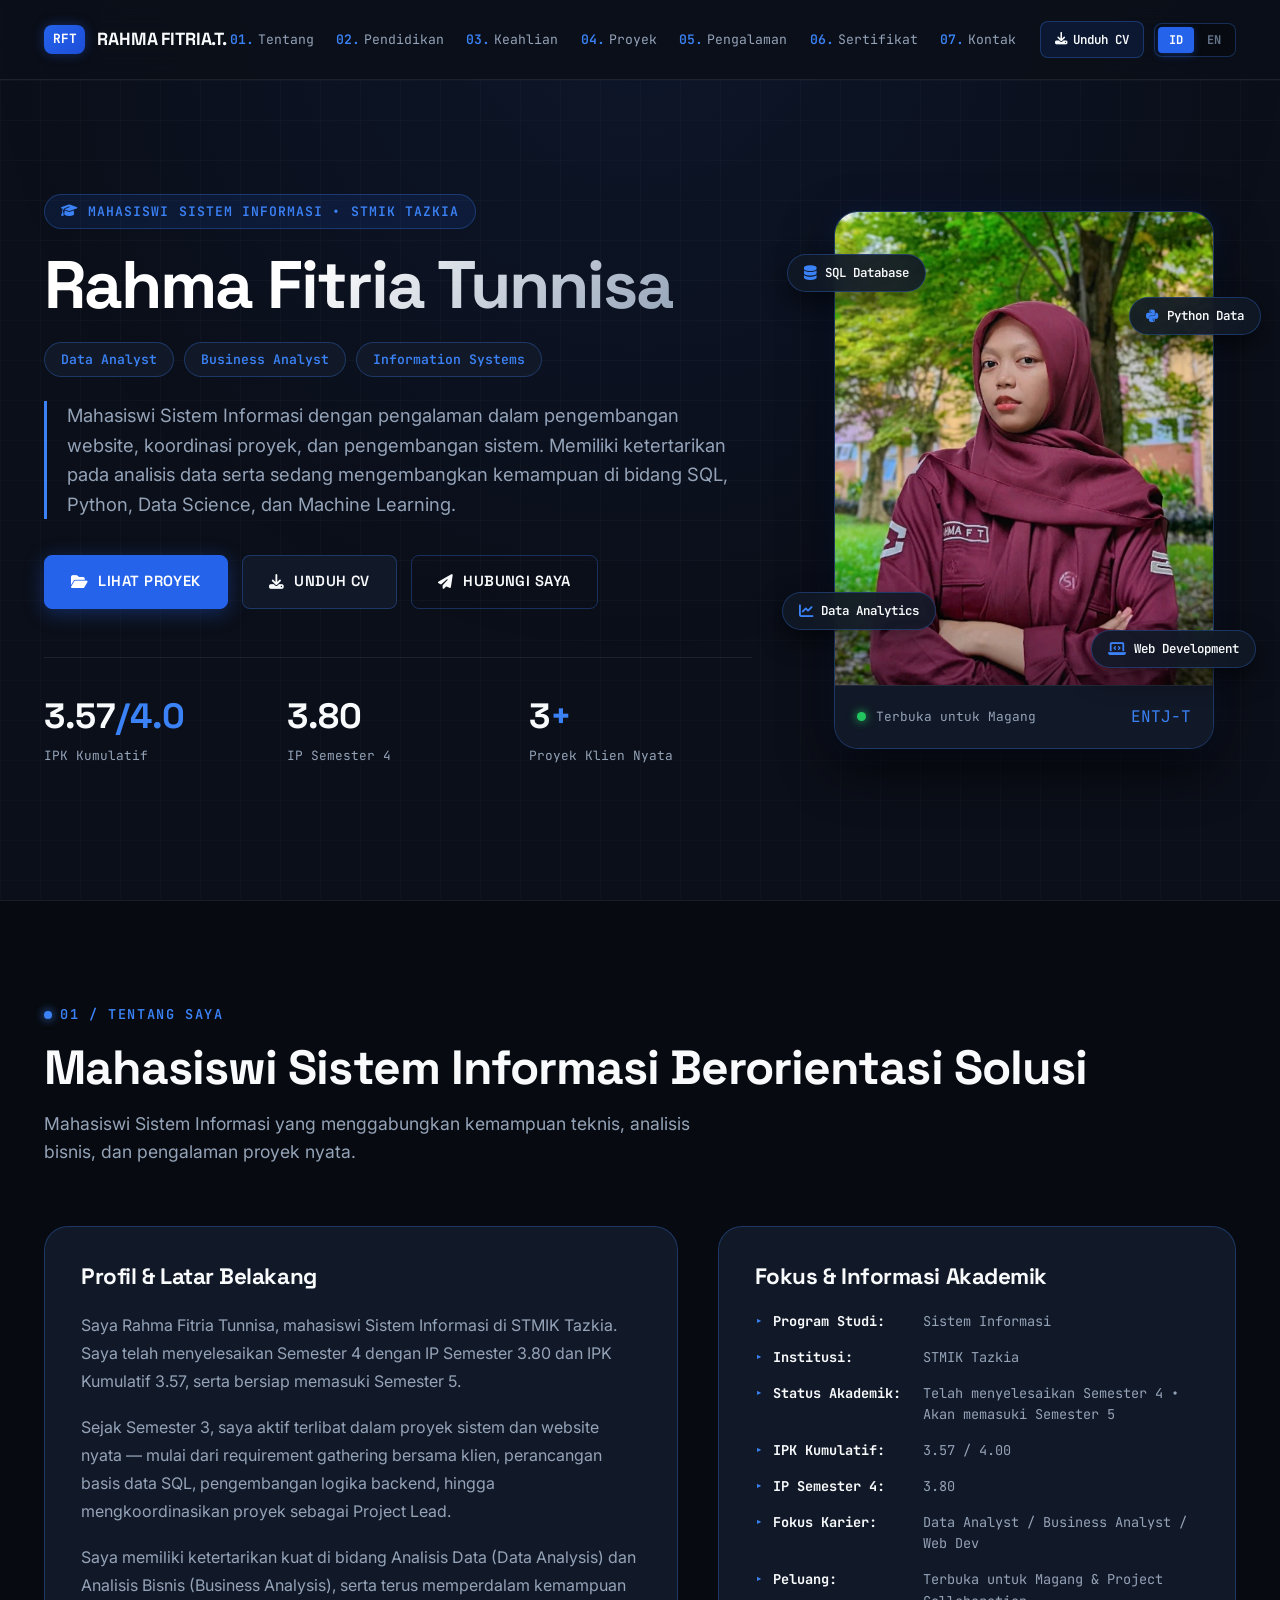
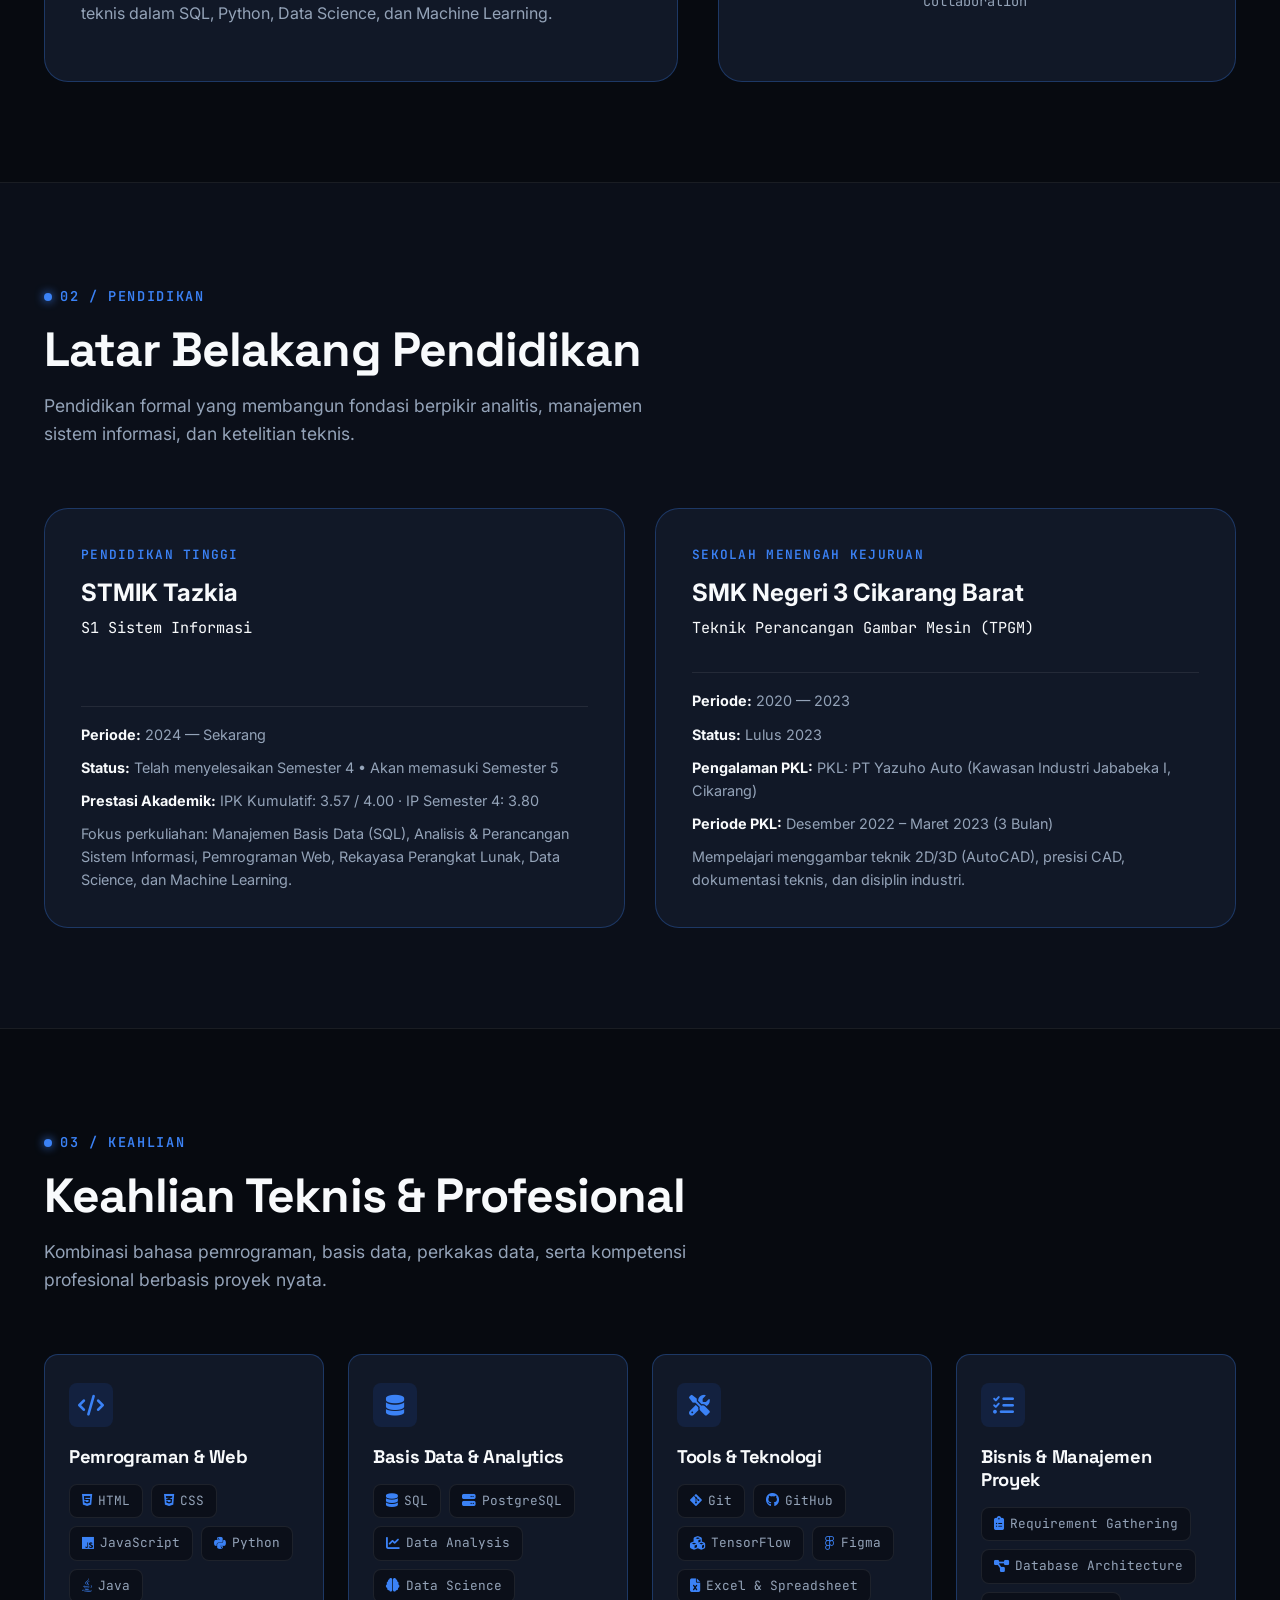
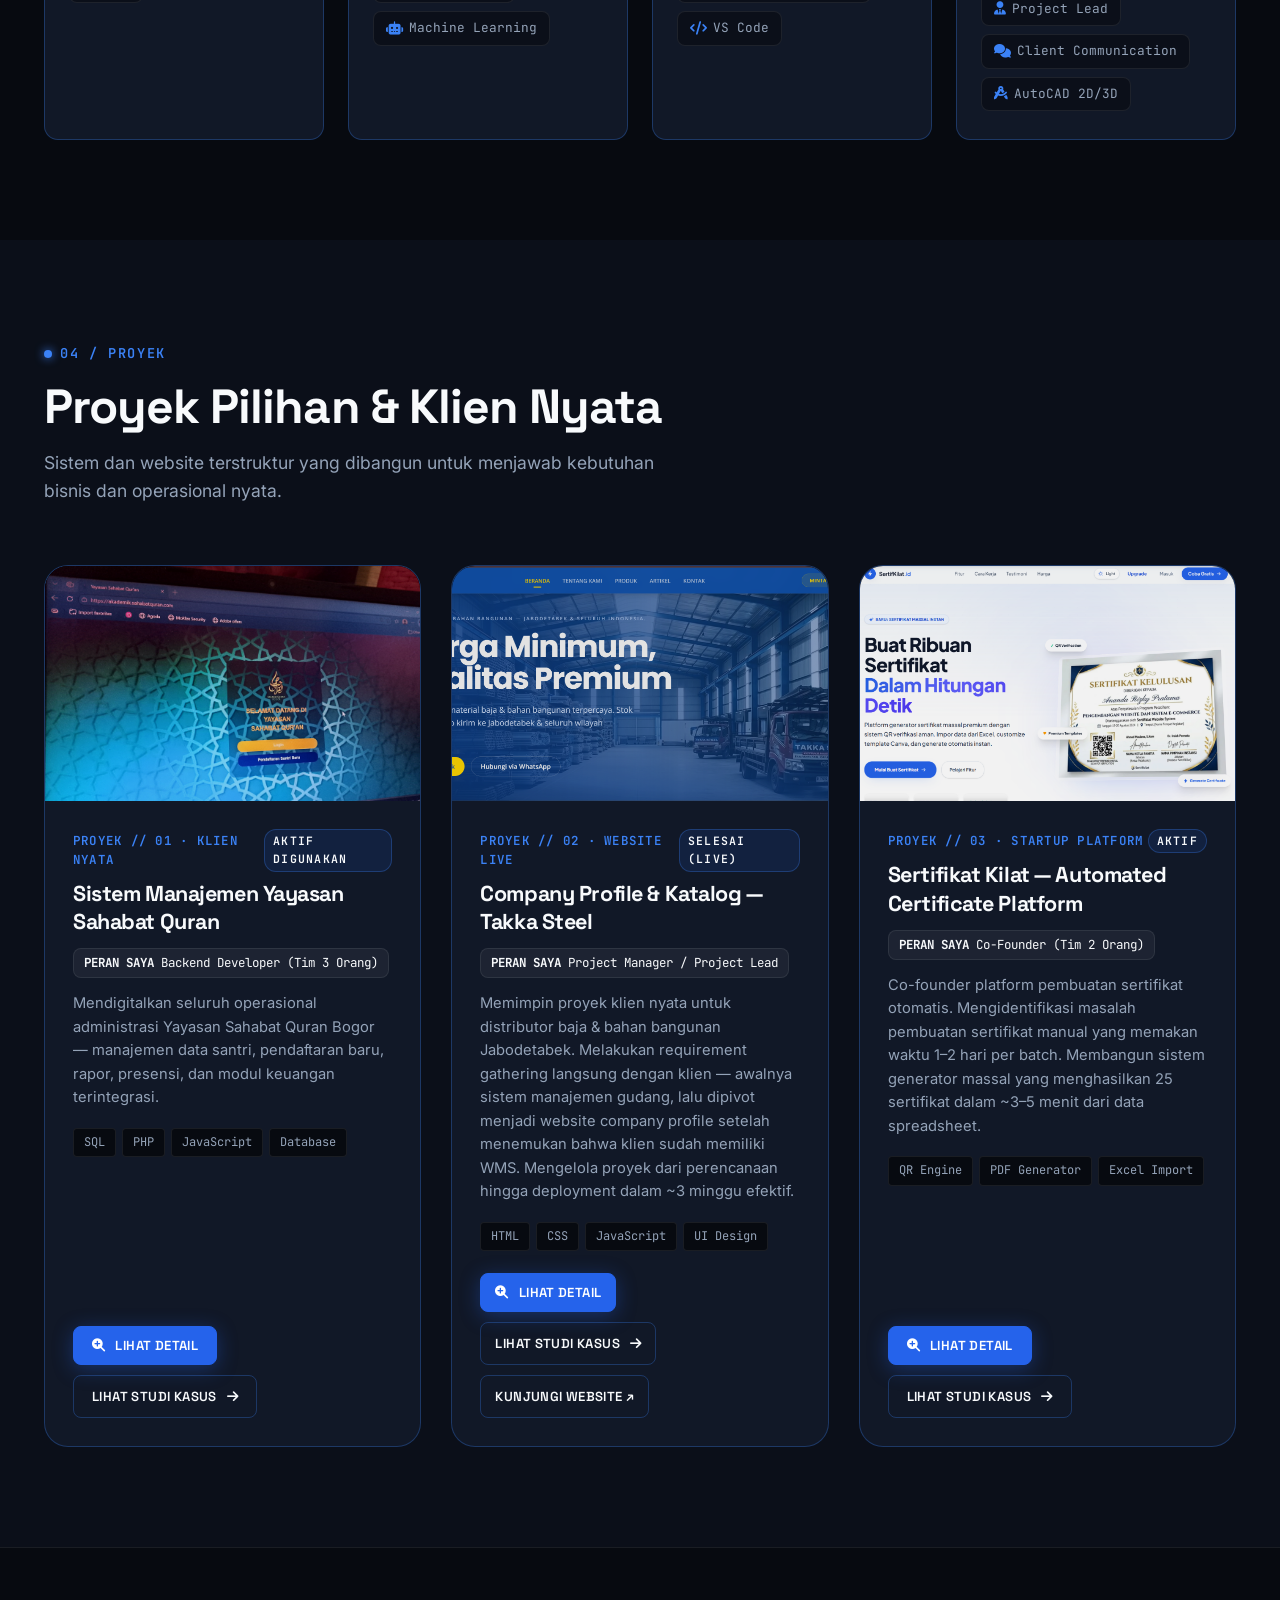
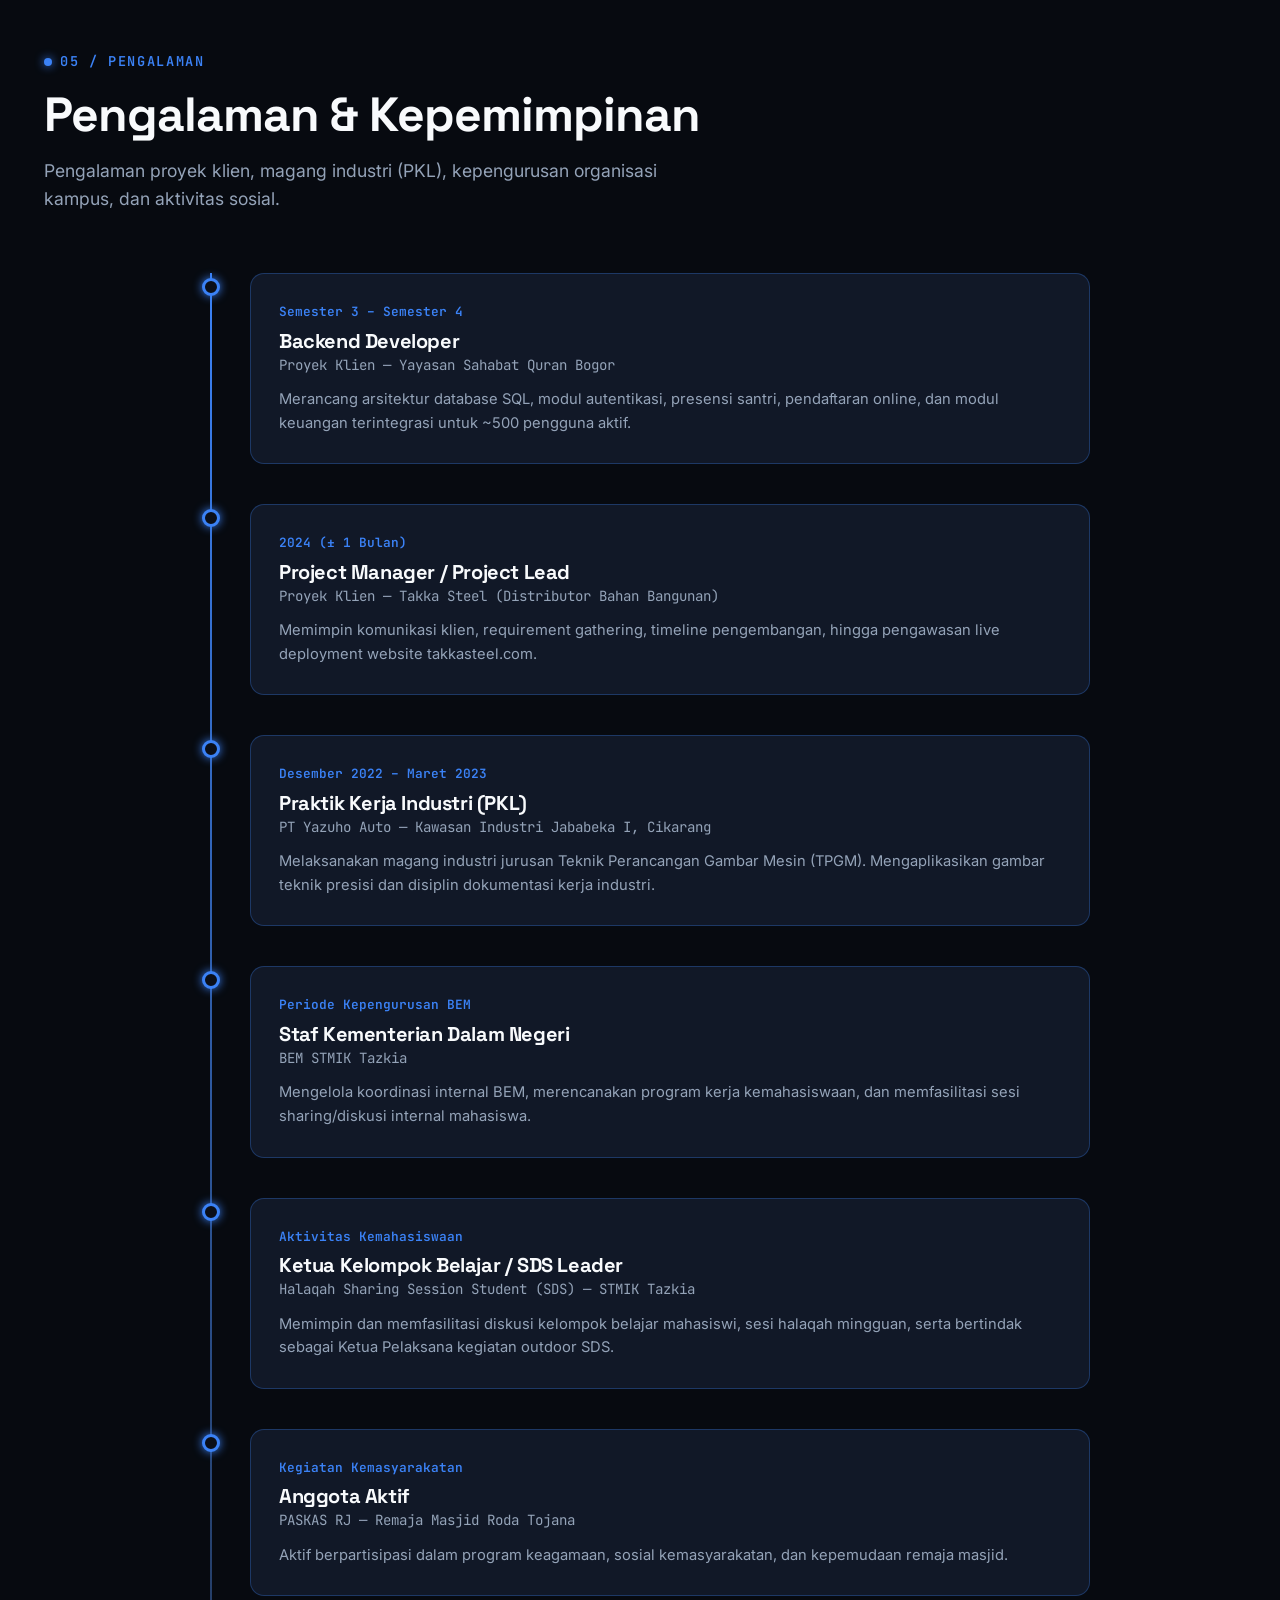
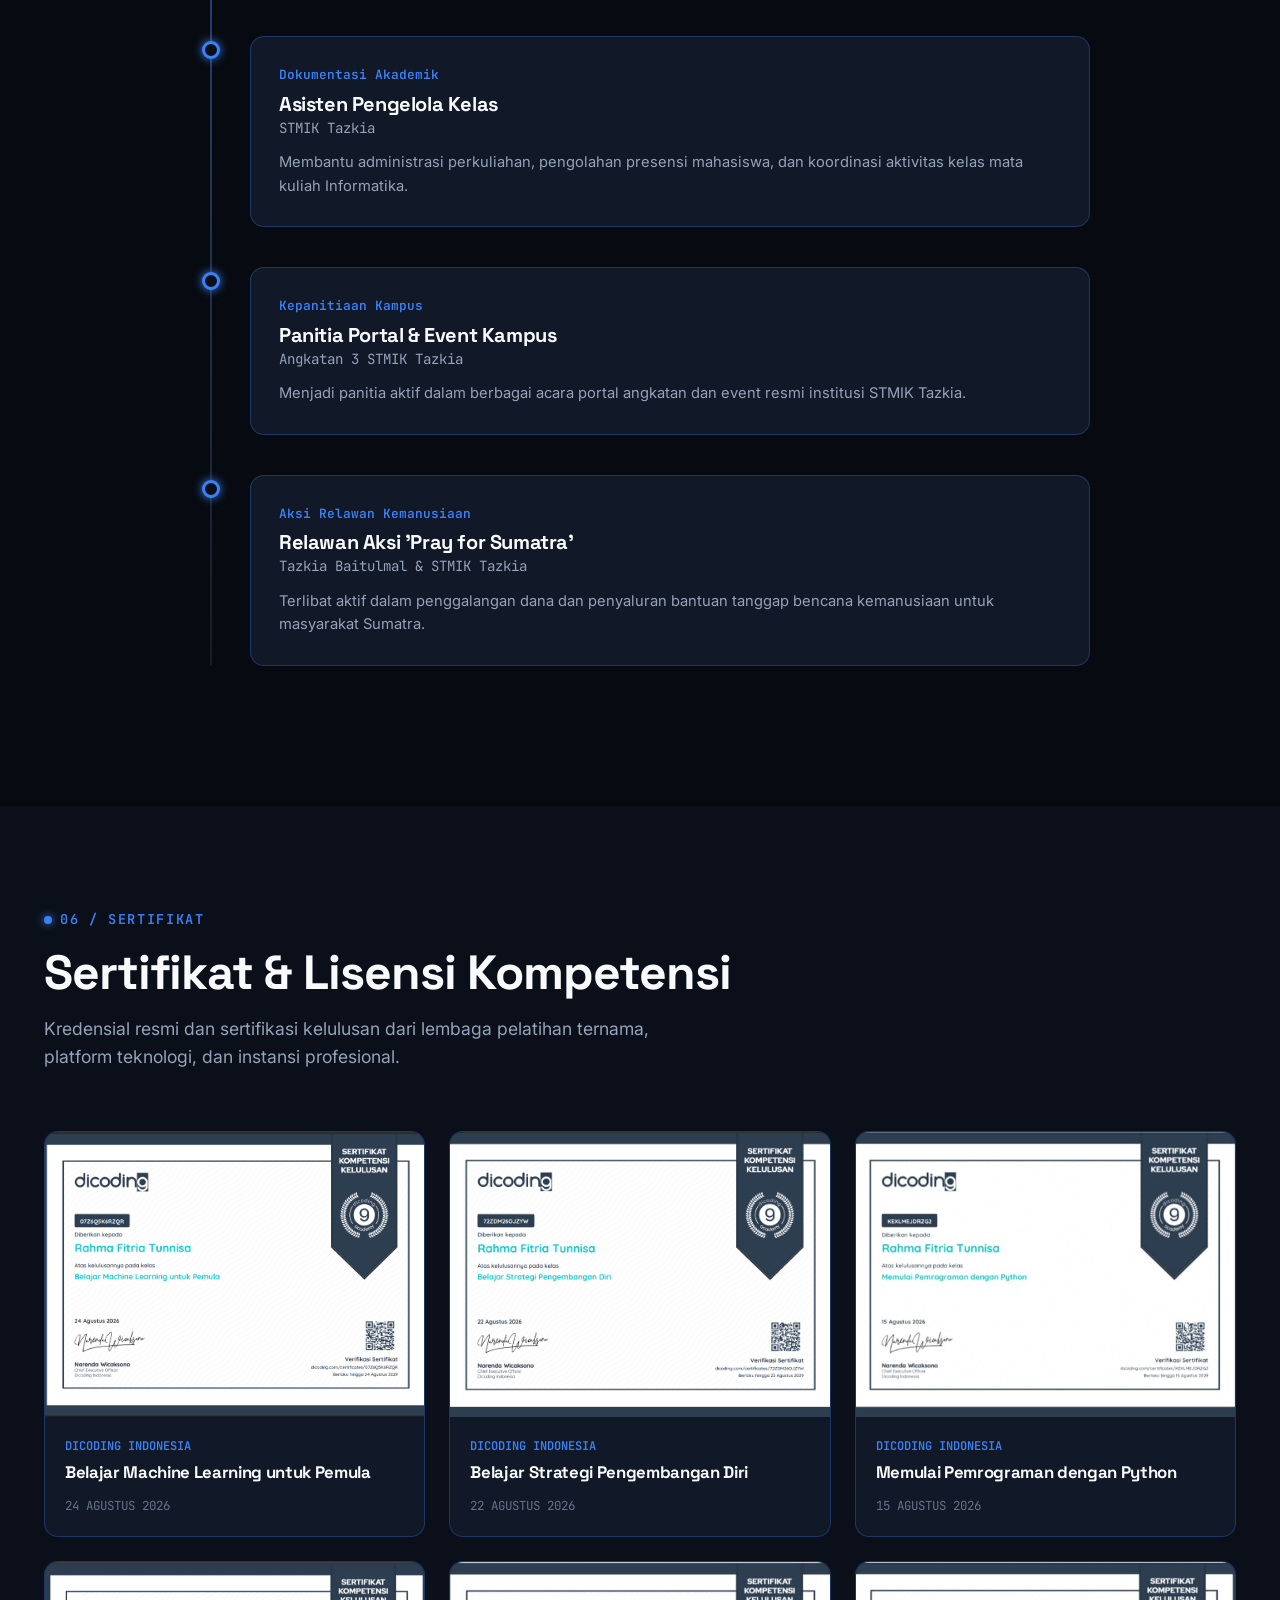
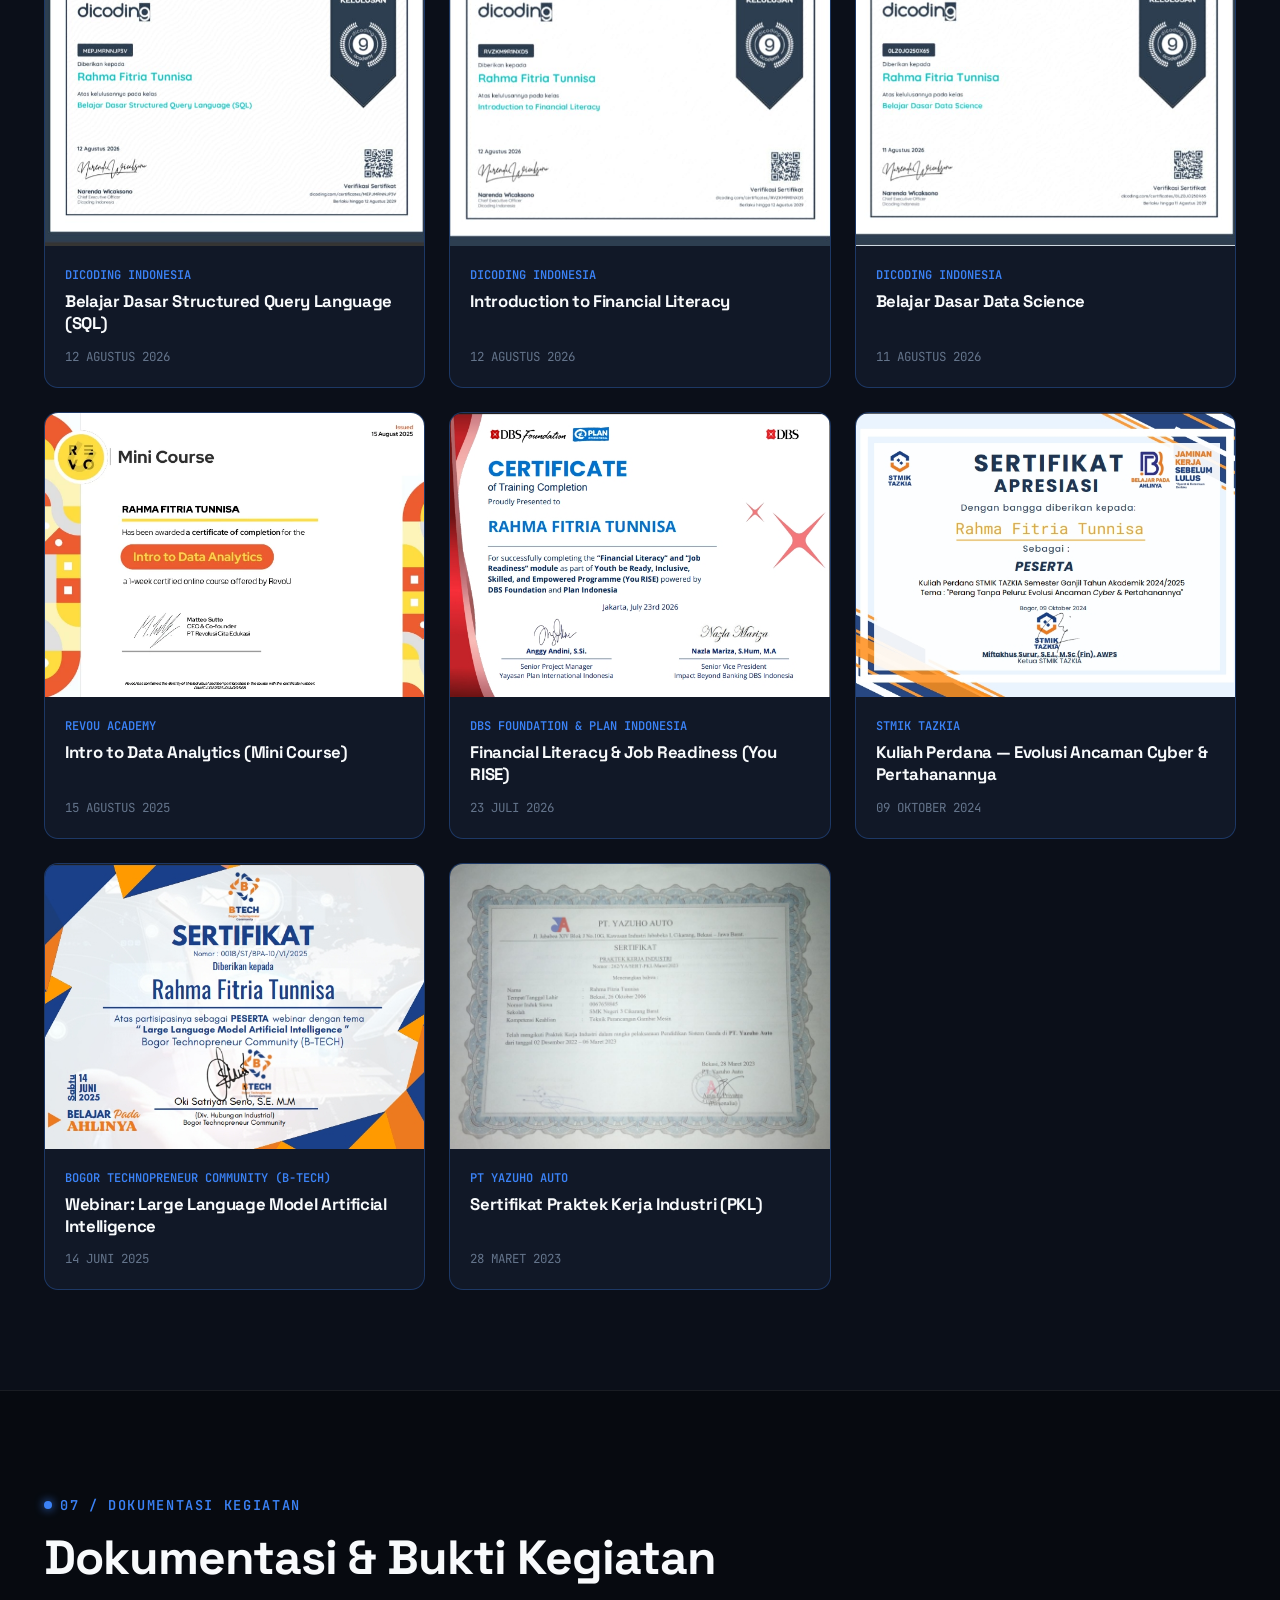
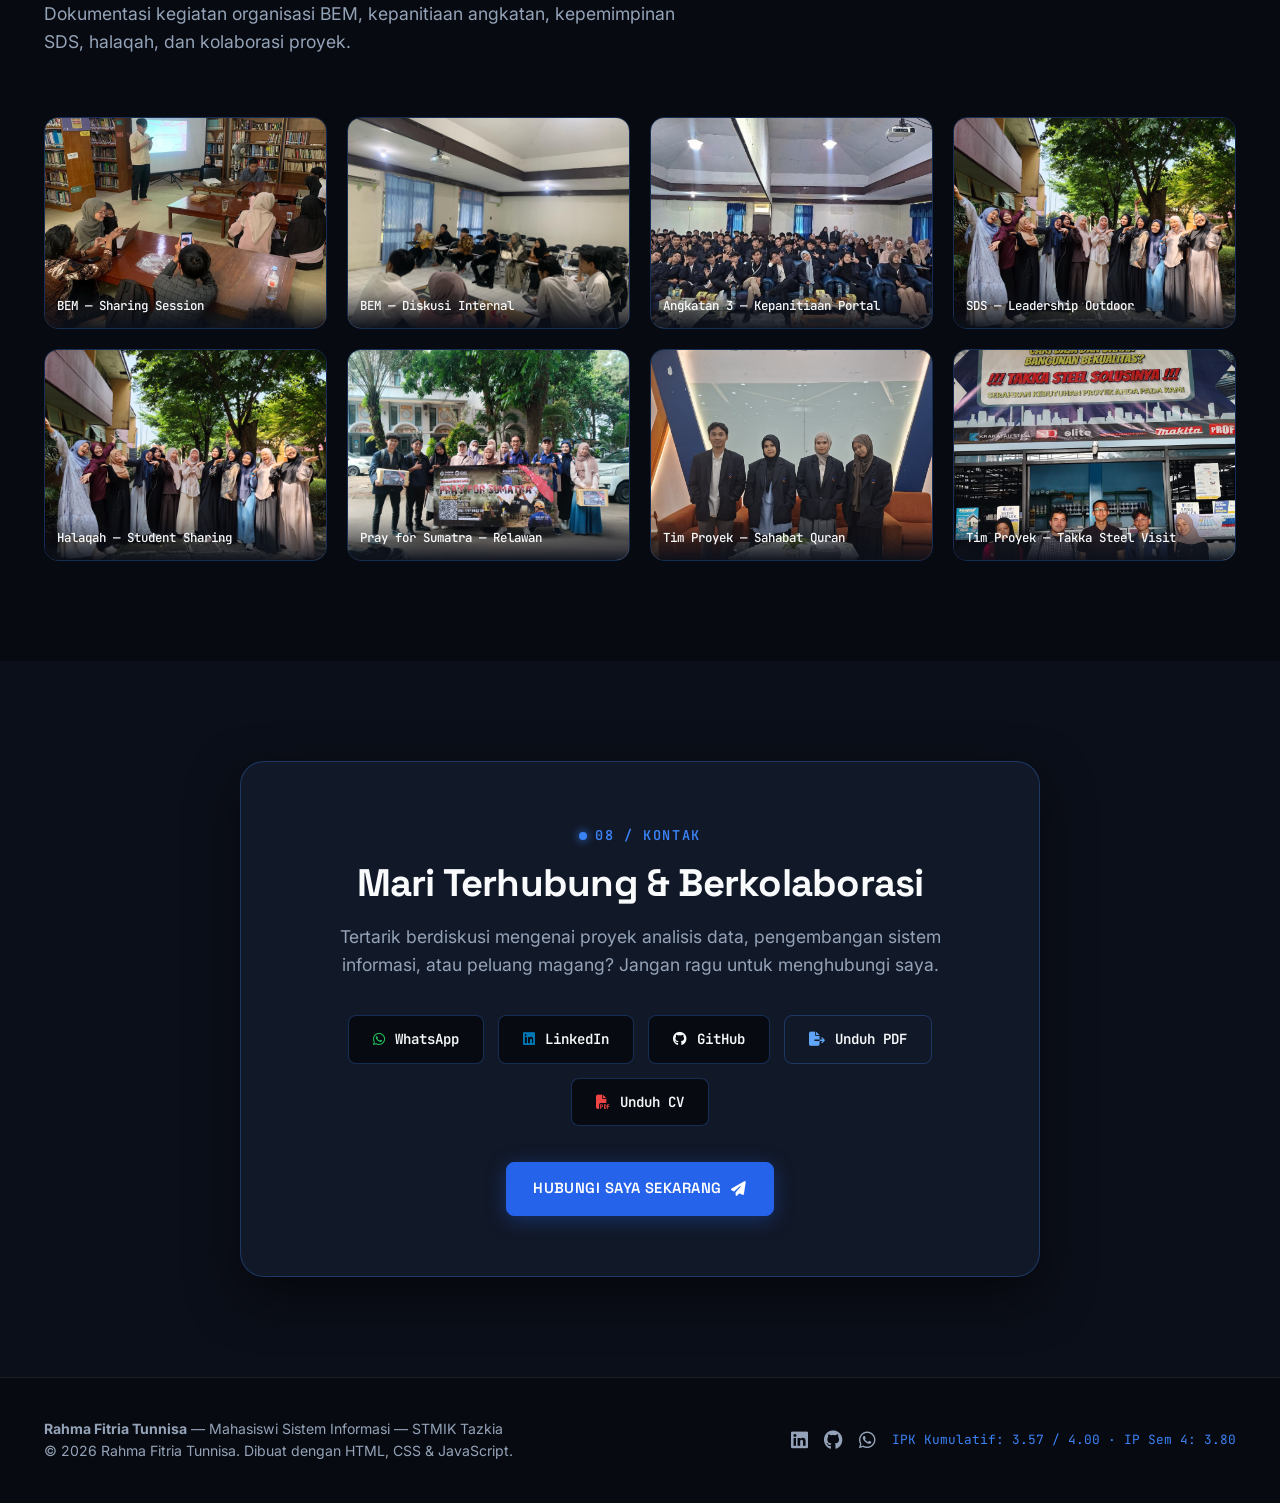
==== commit 5c4d3568: "update pdf" ====
--- a/index.html
+++ b/index.html
@@ -990,10 +990,10 @@
               <i class="fab fa-github"></i>
               <span data-i18n="contact.btn_github">GitHub</span>
             </a>
-            <a href="assets/cv/Rahma-Fitria-Tunnisa-CV.pdf" target="_blank" rel="noopener noreferrer" class="contact-chip" id="contact-cv-view">
-              <i class="fas fa-eye"></i>
-              <span data-i18n="contact.btn_cv_view">Lihat CV</span>
-            </a>
+            <button type="button" class="contact-chip" id="contact-export-pdf" onclick="window.print()" style="background: transparent; border: 1px solid var(--border-accent); color: var(--text-light); cursor: pointer;">
+              <i class="fas fa-file-export" style="color: #60a5fa;"></i>
+              <span data-i18n="contact.btn_export_pdf">Unduh PDF</span>
+            </button>
             <a href="assets/cv/Rahma-Fitria-Tunnisa-CV.pdf" download class="contact-chip" id="contact-cv-download">
               <i class="fas fa-file-pdf" style="color: #ef4444;"></i>
               <span data-i18n="contact.btn_cv_download">Unduh CV</span>
@@ -1041,5 +1041,438 @@
   <script src="js/gallery.js"></script>
   <script src="js/project-modal.js"></script>
   <script src="js/main.js"></script>
+  <script>
+    /* PDF Export Handler with Image Pre-loading Guard */
+    const printDeckBtn = document.getElementById('contact-export-pdf');
+    if (printDeckBtn) {
+      printDeckBtn.addEventListener('click', function(e) {
+        e.preventDefault();
+        const deck = document.getElementById('print-deck');
+        if (!deck) {
+          window.print();
+          return;
+        }
+        const imgs = Array.from(deck.querySelectorAll('img'));
+        const promises = imgs.map(function(img) {
+          if (img.complete && img.naturalHeight !== 0) {
+            return Promise.resolve();
+          }
+          return new Promise(function(resolve) {
+            img.onload = resolve;
+            img.onerror = resolve;
+          });
+        });
+
+        const prevCursor = document.body.style.cursor;
+        document.body.style.cursor = 'wait';
+
+        Promise.all(promises).then(function() {
+          document.body.style.cursor = prevCursor;
+          window.print();
+        }).catch(function() {
+          document.body.style.cursor = prevCursor;
+          window.print();
+        });
+      });
+    }
+  </script>
+
+  <!-- SEPARATE PRINT-ONLY PRESENTATION DECK (Hidden on screen, active ONLY during window.print()) -->
+  <div id="print-deck" class="print-deck">
+
+    <!-- SLIDE 01: COVER WITH PROFILE PHOTO -->
+    <section class="pdf-slide theme-index-pdf">
+      <div class="slide-header-bar">
+        <span class="slide-tag">PORTOFOLIO PRESENTATION</span>
+        <span class="slide-author-badge">RAHMA FITRIA TUNNISA</span>
+      </div>
+      <div class="slide-content-body">
+        <div class="cover-slide-layout">
+          <div class="cover-avatar-box">
+            <img src="assets/profile/profile.webp" alt="Rahma Fitria Tunnisa Profile">
+          </div>
+          <div class="cover-slide-content">
+            <div class="cover-eyebrow" data-i18n="hero.eyebrow">MAHASISWI SISTEM INFORMASI • STMIK TAZKIA</div>
+            <h1 class="cover-main-name" data-i18n="hero.name">Rahma Fitria Tunnisa</h1>
+            <div class="cover-role-line">Data Analyst &nbsp;|&nbsp; Business Analyst &nbsp;|&nbsp; Information Systems</div>
+            <div class="cover-pills">
+              <span class="cover-pill">IPK Kumulatif: 3.57 / 4.00</span>
+              <span class="cover-pill">Bogor, Jawa Barat, Indonesia</span>
+              <span class="cover-pill">rahmafitriatunnisa@gmail.com</span>
+            </div>
+          </div>
+        </div>
+      </div>
+      <div class="slide-footer-bar">
+        <span>Slide 01 / 10 — Cover &amp; Executive Overview</span>
+        <span>nisa262006.github.io/rahma-fitria-tunnisa/</span>
+      </div>
+    </section>
+
+    <!-- SLIDE 02: ABOUT & EDUCATION -->
+    <section class="pdf-slide theme-index-pdf">
+      <div class="slide-header-bar">
+        <span class="slide-tag">01 / PROFIL &amp; PENDIDIKAN</span>
+        <span class="slide-author-badge">RAHMA FITRIA TUNNISA</span>
+      </div>
+      <h2 class="slide-title" data-i18n="about.title">Profil Profesional &amp; Latar Belakang Akademik</h2>
+      <div class="slide-content-body">
+        <div class="slide-two-col">
+          <div class="slide-card-box">
+            <h3 class="slide-card-title">Ringkasan Eksekutif</h3>
+            <p class="slide-card-desc" data-i18n="about.bio_p1">
+              Mahasiswi Sistem Informasi STMIK Tazkia semester 4 yang berfokus pada Analisis Data, Pemodelan Proses Bisnis, dan Pengembangan Sistem Informasi Enterprise.
+            </p>
+            <p class="slide-card-desc" style="margin-top: 12px;" data-i18n="about.bio_p2">
+              Terbiasa mengolah data kompleks menggunakan SQL, Python, dan Spreadsheet untuk menghasilkan insight bisnis yang actionable serta membangun aplikasi web berbasis HTML, CSS, dan JavaScript.
+            </p>
+          </div>
+          <div class="slide-card-box">
+            <h3 class="slide-card-title">Pendidikan Formal</h3>
+            <div style="font-size: 11pt; font-weight: 700; color: #60a5fa; margin-bottom: 4px;">S1 Sistem Informasi — STMIK Tazkia</div>
+            <div style="font-size: 9.5pt; color: #94a3b8; margin-bottom: 10px;">2024 – Sekarang (Semester 4) &bull; Bogor, Indonesia</div>
+            <ul style="font-size: 9.5pt; color: #cbd5e1; margin: 0; padding-left: 18px; line-height: 1.7;">
+              <li>IPK Kumulatif: <strong>3.57 / 4.00</strong> (IPK Semester 4: <strong>3.80 / 4.00</strong>)</li>
+              <li>Peran Kampus: <strong>Asisten Pengelola Kelas</strong> (Manajemen Data Presensi &amp; Akademik)</li>
+              <li>Fokus Studi: Data Mining, Database Design, Enterprise Architecture, Business Analysis</li>
+            </ul>
+          </div>
+        </div>
+      </div>
+      <div class="slide-footer-bar">
+        <span>Slide 02 / 10 — About &amp; Academic Background</span>
+        <span>STMIK Tazkia — Information Systems</span>
+      </div>
+    </section>
+
+    <!-- SLIDE 03: SKILLS & COMPETENCY -->
+    <section class="pdf-slide theme-index-pdf">
+      <div class="slide-header-bar">
+        <span class="slide-tag">02 / KEAHLIAN TEKNIS</span>
+        <span class="slide-author-badge">RAHMA FITRIA TUNNISA</span>
+      </div>
+      <h2 class="slide-title" data-i18n="skills.title">Keahlian Analisis Data &amp; Pengembangan Sistem</h2>
+      <div class="slide-content-body">
+        <div class="slide-three-cards">
+          <div class="slide-card-box">
+            <h3 class="slide-card-title"><i class="fas fa-database" style="color: #60a5fa; margin-right: 6px;"></i> Data Analytics &amp; SQL</h3>
+            <ul style="font-size: 9.5pt; color: #cbd5e1; margin: 0; padding-left: 16px; line-height: 1.8;">
+              <li>SQL (Querying, Joins, Aggregation)</li>
+              <li>Data Cleaning &amp; Preprocessing</li>
+              <li>Python for Data Analysis (Pandas)</li>
+              <li>Spreadsheet &amp; Microsoft Excel</li>
+              <li>Basic Machine Learning Concepts</li>
+            </ul>
+          </div>
+          <div class="slide-card-box">
+            <h3 class="slide-card-title"><i class="fas fa-code" style="color: #60a5fa; margin-right: 6px;"></i> Web &amp; System Dev</h3>
+            <ul style="font-size: 9.5pt; color: #cbd5e1; margin: 0; padding-left: 16px; line-height: 1.8;">
+              <li>HTML5 &amp; Vanilla CSS3</li>
+              <li>JavaScript ES6+ (DOM &amp; Logic)</li>
+              <li>Responsive Web Architecture</li>
+              <li>Git &amp; GitHub Version Control</li>
+              <li>REST API &amp; LocalStorage Integration</li>
+            </ul>
+          </div>
+          <div class="slide-card-box">
+            <h3 class="slide-card-title"><i class="fas fa-briefcase" style="color: #60a5fa; margin-right: 6px;"></i> Business Analytics</h3>
+            <ul style="font-size: 9.5pt; color: #cbd5e1; margin: 0; padding-left: 16px; line-height: 1.8;">
+              <li>Business Process Mapping</li>
+              <li>Requirements Gathering &amp; Analysis</li>
+              <li>Project Leadership &amp; Management</li>
+              <li>Public Relations &amp; Communication</li>
+              <li>Problem Solving &amp; Critical Thinking</li>
+            </ul>
+          </div>
+        </div>
+      </div>
+      <div class="slide-footer-bar">
+        <span>Slide 03 / 10 — Technical Skills &amp; Stack</span>
+        <span>Data &amp; Systems Expertise</span>
+      </div>
+    </section>
+
+    <!-- SLIDE 04: PROJECT 01 - SAHABAT QURAN -->
+    <section class="pdf-slide theme-index-pdf">
+      <div class="slide-header-bar">
+        <span class="slide-tag">03 / PROYEK 01</span>
+        <span class="slide-author-badge">RAHMA FITRIA TUNNISA</span>
+      </div>
+      <h2 class="slide-title">Sahabat Quran — Sistem Absensi &amp; Tabungan Santri</h2>
+      <div class="slide-content-body">
+        <div class="slide-case-study">
+          <div class="slide-card-box">
+            <p class="slide-card-desc" data-i18n="p1.desc">
+              Sistem manajemen berbasis web yang dirancang khusus untuk memodernisasi administrasi lembaga pendidikan Quran.
+            </p>
+            <div style="margin: 14px 0; font-size: 9.5pt; line-height: 1.7; color: #cbd5e1;">
+              <div><strong>Peran:</strong> Project Manager &amp; Lead Full-Stack Developer</div>
+              <div><strong>Teknologi:</strong> HTML5, Vanilla CSS3, JavaScript ES6+, LocalStorage API</div>
+              <div><strong>Status:</strong> Live Production / Deployed</div>
+            </div>
+            <h4 style="font-size: 10.5pt; color: #60a5fa; margin: 10px 0 4px 0;">Fitur Utama:</h4>
+            <ul style="font-size: 9pt; color: #cbd5e1; margin: 0; padding-left: 16px; line-height: 1.6;">
+              <li>Pencatatan presensi santri dan rekap mutabaah harian</li>
+              <li>Pencatatan tabungan dan saldo keuangan santri transparan</li>
+              <li>Export laporan berkala dalam format PDF/Excel</li>
+            </ul>
+          </div>
+          <div class="case-img-box">
+            <img src="assets/projects/sahabat-quran/WhatsApp Image 2026-08-11 at 13.10.09.WebP" alt="Sahabat Quran Dashboard Preview">
+          </div>
+        </div>
+      </div>
+      <div class="slide-footer-bar">
+        <span>Slide 04 / 10 — Project 01: Sahabat Quran</span>
+        <span>System Architecture &amp; Live UI</span>
+      </div>
+    </section>
+
+    <!-- SLIDE 05: PROJECT 02 - TAKKA STEEL -->
+    <section class="pdf-slide theme-index-pdf">
+      <div class="slide-header-bar">
+        <span class="slide-tag">04 / PROYEK 02</span>
+        <span class="slide-author-badge">RAHMA FITRIA TUNNISA</span>
+      </div>
+      <h2 class="slide-title">Takka Steel — Website Company Profile &amp; Katalog Material</h2>
+      <div class="slide-content-body">
+        <div class="slide-case-study">
+          <div class="slide-card-box">
+            <p class="slide-card-desc" data-i18n="p2.desc">
+              Website profil perusahaan profesional untuk manufaktur dan distributor material baja konstruksi.
+            </p>
+            <div style="margin: 14px 0; font-size: 9.5pt; line-height: 1.7; color: #cbd5e1;">
+              <div><strong>Peran:</strong> Web Designer &amp; Developer</div>
+              <div><strong>Teknologi:</strong> Responsive HTML5, Modern CSS Animations, SEO Optimization</div>
+              <div><strong>Status:</strong> Client Deployed / Production</div>
+            </div>
+            <h4 style="font-size: 10.5pt; color: #60a5fa; margin: 10px 0 4px 0;">Keunggulan Sistem:</h4>
+            <ul style="font-size: 9pt; color: #cbd5e1; margin: 0; padding-left: 16px; line-height: 1.6;">
+              <li>Katalog produk baja interaktif dengan spesifikasi teknis lengkap</li>
+              <li>Desain visual industrial modern dengan performa akses tinggi</li>
+              <li>Integrasi saluran komunikasi langsung ke WhatsApp sales</li>
+            </ul>
+          </div>
+          <div class="case-img-box">
+            <img src="assets/projects/takka-steel/Cuplikan layar 2026-08-11 130742.WebP" alt="Takka Steel Preview">
+          </div>
+        </div>
+      </div>
+      <div class="slide-footer-bar">
+        <span>Slide 05 / 10 — Project 02: Takka Steel</span>
+        <span>Company Profile &amp; Catalog</span>
+      </div>
+    </section>
+
+    <!-- SLIDE 06: PROJECT 03 - SERTIFIKAT KILAT -->
+    <section class="pdf-slide theme-index-pdf">
+      <div class="slide-header-bar">
+        <span class="slide-tag">05 / PROYEK 03</span>
+        <span class="slide-author-badge">RAHMA FITRIA TUNNISA</span>
+      </div>
+      <h2 class="slide-title">Sertifikat Kilat — Generator Sertifikat &amp; Verifikasi QR</h2>
+      <div class="slide-content-body">
+        <div class="slide-case-study">
+          <div class="slide-card-box">
+            <p class="slide-card-desc" data-i18n="p3.desc">
+              Sistem generator sertifikat otomatis berbasis web untuk mempercepat penerbitan dokumen legalitas acara.
+            </p>
+            <div style="margin: 14px 0; font-size: 9.5pt; line-height: 1.7; color: #cbd5e1;">
+              <div><strong>Peran:</strong> Systems Analyst &amp; Front-End Engineer</div>
+              <div><strong>Teknologi:</strong> JavaScript Batch Processing, Canvas PDF Rendering, QR Verification</div>
+              <div><strong>Status:</strong> Functional Web App</div>
+            </div>
+            <h4 style="font-size: 10.5pt; color: #60a5fa; margin: 10px 0 4px 0;">Inovasi Teknis:</h4>
+            <ul style="font-size: 9pt; color: #cbd5e1; margin: 0; padding-left: 16px; line-height: 1.6;">
+              <li>Generasi ratusan sertifikat PDF secara otomatis dari data spreadsheet</li>
+              <li>Matriks QR Code unik untuk validasi keaslian dokumen secara publik</li>
+              <li>Workflow pengiriman email sertifikat otomatis ke peserta</li>
+            </ul>
+          </div>
+          <div class="case-img-box">
+            <img src="assets/projects/sertifikat-kilat/Cuplikan layar 2026-08-11 132211.WebP" alt="Sertifikat Kilat Generator Engine">
+          </div>
+        </div>
+      </div>
+      <div class="slide-footer-bar">
+        <span>Slide 06 / 10 — Project 03: Sertifikat Kilat</span>
+        <span>Automation Engine &amp; QR Verification</span>
+      </div>
+    </section>
+
+    <!-- SLIDE 07: EXPERIENCE -->
+    <section class="pdf-slide theme-index-pdf">
+      <div class="slide-header-bar">
+        <span class="slide-tag">06 / PENGALAMAN ORGANISASI</span>
+        <span class="slide-author-badge">RAHMA FITRIA TUNNISA</span>
+      </div>
+      <h2 class="slide-title" data-i18n="exp.title">Pengalaman Organisasi &amp; Kepemimpinan Kampus</h2>
+      <div class="slide-content-body">
+        <div class="slide-three-cards">
+          <div class="slide-card-box">
+            <div style="font-size: 8.5pt; color: #60a5fa; font-weight: 700;" data-i18n="exp.role1_date">2024 – SEKARANG</div>
+            <h3 class="slide-card-title" style="margin-top: 4px;" data-i18n="exp.role1_title">Asisten Pengelola Kelas</h3>
+            <div style="font-size: 9pt; color: #94a3b8; margin-bottom: 8px;" data-i18n="exp.role1_company">STMIK Tazkia</div>
+            <p class="slide-card-desc" data-i18n="exp.role1_desc">Mengelola administrasi akademik, rekapitulasi data presensi mahasiswa, serta membantu kelancaran operasional perkuliahan harian.</p>
+          </div>
+          <div class="slide-card-box">
+            <div style="font-size: 8.5pt; color: #60a5fa; font-weight: 700;" data-i18n="exp.role2_date">2024</div>
+            <h3 class="slide-card-title" style="margin-top: 4px;" data-i18n="exp.role2_title">Panitia Portal &amp; Event Kampus</h3>
+            <div style="font-size: 9pt; color: #94a3b8; margin-bottom: 8px;" data-i18n="exp.role2_company">Angkatan 3 STMIK Tazkia</div>
+            <p class="slide-card-desc" data-i18n="exp.role2_desc">Bertanggung jawab atas koordinasi publikasi, pengelolaan registrasi peserta, dan kelancaran alur acara kepanitiaan angkatan.</p>
+          </div>
+          <div class="slide-card-box">
+            <div style="font-size: 8.5pt; color: #60a5fa; font-weight: 700;" data-i18n="exp.role3_date">2024</div>
+            <h3 class="slide-card-title" style="margin-top: 4px;" data-i18n="exp.role3_title">Relawan Aksi Kemanusiaan</h3>
+            <div style="font-size: 9pt; color: #94a3b8; margin-bottom: 8px;" data-i18n="exp.role3_company">Tazkia Baitulmal ('Pray for Sumatra')</div>
+            <p class="slide-card-desc" data-i18n="exp.role3_desc">Mengkoordinasikan pengumpulan donasi, alokasi logistik, dan penyaluran bantuan untuk bencana alam Sumatra.</p>
+          </div>
+        </div>
+      </div>
+      <div class="slide-footer-bar">
+        <span>Slide 07 / 10 — Experience &amp; Leadership</span>
+        <span>STMIK Tazkia</span>
+      </div>
+    </section>
+
+    <!-- SLIDE 08: CERTIFICATIONS 3x2 GRID -->
+    <section class="pdf-slide theme-index-pdf">
+      <div class="slide-header-bar">
+        <span class="slide-tag">07 / SERTIFIKASI KOMPETENSI</span>
+        <span class="slide-author-badge">RAHMA FITRIA TUNNISA</span>
+      </div>
+      <h2 class="slide-title">Sertifikasi Data Analytics, Programming &amp; Soft Skills</h2>
+      <div class="slide-content-body">
+        <div class="slide-cert-grid-3x2">
+          <div class="slide-cert-card-sm">
+            <div class="cert-img-container">
+              <img src="assets/certificates/ml.Webp" alt="Dicoding Machine Learning">
+            </div>
+            <h4 data-i18n="cert1.title">Belajar Machine Learning</h4>
+            <p>Dicoding Indonesia &bull; 2024</p>
+          </div>
+          <div class="slide-cert-card-sm">
+            <div class="cert-img-container">
+              <img src="assets/certificates/revou.WebP" alt="RevoU Academy">
+            </div>
+            <h4 data-i18n="cert5.title">Data Analytics Course</h4>
+            <p>RevoU Academy &bull; 2024</p>
+          </div>
+          <div class="slide-cert-card-sm">
+            <div class="cert-img-container">
+              <img src="assets/certificates/dbs.WebP" alt="DBS Foundation">
+            </div>
+            <h4 data-i18n="cert6.title">Financial Literacy</h4>
+            <p>DBS Foundation &bull; 2024</p>
+          </div>
+          <div class="slide-cert-card-sm">
+            <div class="cert-img-container">
+              <img src="assets/certificates/sql.WebP" alt="Dicoding SQL">
+            </div>
+            <h4 data-i18n="cert4.title">Belajar Dasar SQL</h4>
+            <p>Dicoding Indonesia &bull; 2024</p>
+          </div>
+          <div class="slide-cert-card-sm">
+            <div class="cert-img-container">
+              <img src="assets/certificates/pyton.WebP" alt="Dicoding Python">
+            </div>
+            <h4 data-i18n="cert3.title">Memulai Python</h4>
+            <p>Dicoding Indonesia &bull; 2024</p>
+          </div>
+          <div class="slide-cert-card-sm">
+            <div class="cert-img-container">
+              <img src="assets/certificates/pengembang.WebP" alt="Dicoding Soft Skills">
+            </div>
+            <h4 data-i18n="cert2.title">Pengembangan Diri</h4>
+            <p>Dicoding Indonesia &bull; 2024</p>
+          </div>
+        </div>
+      </div>
+      <div class="slide-footer-bar">
+        <span>Slide 08 / 10 — Certifications (3&times;2 Grid)</span>
+        <span>Verified Credentials</span>
+      </div>
+    </section>
+
+    <!-- SLIDE 09: DOCUMENTATION 4x2 GRID -->
+    <section class="pdf-slide theme-index-pdf">
+      <div class="slide-header-bar">
+        <span class="slide-tag">08 / DOKUMENTASI KEGIATAN</span>
+        <span class="slide-author-badge">RAHMA FITRIA TUNNISA</span>
+      </div>
+      <h2 class="slide-title" data-i18n="gallery.title">Dokumentasi &amp; Bukti Kegiatan Lapangan</h2>
+      <div class="slide-content-body">
+        <div class="slide-doc-grid-4x2">
+          <div class="slide-doc-card">
+            <img src="assets/documentation/organization/bem-1.WebP" alt="BEM Sharing Session">
+            <div class="slide-doc-card-title">BEM — Sharing Session</div>
+          </div>
+          <div class="slide-doc-card">
+            <img src="assets/documentation/organization/bem-2.WebP" alt="BEM Internal Discussion">
+            <div class="slide-doc-card-title">BEM — Diskusi Internal</div>
+          </div>
+          <div class="slide-doc-card">
+            <img src="assets/documentation/teamwork/panitia-portal.WebP" alt="Panitia Portal Angkatan 3">
+            <div class="slide-doc-card-title">Angkatan 3 — Panitia Portal</div>
+          </div>
+          <div class="slide-doc-card">
+            <img src="assets/documentation/teamwork/sds/holakoh.WebP" alt="SDS Outdoor Leadership">
+            <div class="slide-doc-card-title">SDS — Leadership Outdoor</div>
+          </div>
+          <div class="slide-doc-card">
+            <img src="assets/documentation/teamwork/sds/holakoh2.WebP" alt="Halaqah Student Sharing">
+            <div class="slide-doc-card-title">Halaqah — Student Sharing</div>
+          </div>
+          <div class="slide-doc-card">
+            <img src="assets/documentation/activities/sumatra.WebP" alt="Pray for Sumatra Relawan">
+            <div class="slide-doc-card-title">Pray for Sumatra — Relawan</div>
+          </div>
+          <div class="slide-doc-card">
+            <img src="assets/projects/sahabat-quran/WhatsApp Image 2026-08-11 at 13.10.09.WebP" alt="Tim Proyek Sahabat Quran">
+            <div class="slide-doc-card-title">Tim Proyek — Sahabat Quran</div>
+          </div>
+          <div class="slide-doc-card">
+            <img src="assets/projects/takka-steel/WhatsApp Image 2026-08-11 at 13.10.11.WebP" alt="Tim Proyek Takka Steel Visit">
+            <div class="slide-doc-card-title">Tim Proyek — Takka Steel Visit</div>
+          </div>
+        </div>
+      </div>
+      <div class="slide-footer-bar">
+        <span>Slide 09 / 10 — Activity Documentation (4&times;2 Grid)</span>
+        <span>STMIK Tazkia Field Evidence</span>
+      </div>
+    </section>
+
+    <!-- SLIDE 10: DEDICATED CONTACT SLIDE -->
+    <section class="pdf-slide theme-index-pdf">
+      <div class="slide-header-bar">
+        <span class="slide-tag">09 / MARI TERHUBUNG</span>
+        <span class="slide-author-badge">RAHMA FITRIA TUNNISA</span>
+      </div>
+      <div class="slide-content-body cover-slide-content">
+        <div class="cover-eyebrow" data-i18n="contact.tag">08 / KONTAK &amp; KOLABORASI</div>
+        <h2 class="cover-main-name" style="font-size: 32pt;" data-i18n="contact.title">Mari Terhubung &amp; Berkolaborasi</h2>
+        <p style="font-size: 11pt; color: #cbd5e1; max-width: 700px; margin-bottom: 24px;" data-i18n="contact.subtitle">
+          Tertarik berdiskusi mengenai proyek analisis data, pengembangan sistem informasi, atau peluang magang? Jangan ragu untuk menghubungi saya.
+        </p>
+        <div class="slide-card-box" style="padding: 20px; max-width: 780px;">
+          <div style="display: grid; grid-template-columns: 1fr 1fr; gap: 14px; font-size: 10.5pt; color: #f8fafc;">
+            <div><strong>Nama Lengkap:</strong> Rahma Fitria Tunnisa</div>
+            <div><strong>Lokasi:</strong> Bogor, Jawa Barat, Indonesia</div>
+            <div><strong>Telepon / WhatsApp:</strong> 0888-1415-900</div>
+            <div><strong>Email:</strong> rahmafitriatunnisa@gmail.com</div>
+            <div><strong>LinkedIn:</strong> linkedin.com/in/rahma-fitria-tunnisa-91470b333</div>
+            <div><strong>GitHub:</strong> github.com/nisa262006</div>
+            <div style="grid-column: span 2;"><strong>Website Portofolio:</strong> nisa262006.github.io/rahma-fitria-tunnisa/</div>
+          </div>
+        </div>
+      </div>
+      <div class="slide-footer-bar">
+        <span>Slide 10 / 10 — Contact &amp; Collaboration</span>
+        <span>Thank You</span>
+      </div>
+    </section>
+
+  </div>
 </body>
 </html>
--- a/css/main.css
+++ b/css/main.css
@@ -2309,3 +2309,399 @@
   color: #94a3b8;
 }
 
+/* ============================================================
+   ISOLATED PRINT DECK & POWERPOINT 16:9 PDF EXPORT STYLES
+   ============================================================ */
+
+/* Hide print deck completely during normal screen browsing */
+#print-deck,
+.print-deck {
+  display: none !important;
+}
+
+@media print {
+  @page {
+    size: A4 landscape;
+    margin: 0;
+  }
+
+  html, body {
+    background: #070a12 !important;
+    color: #f8fafc !important;
+    font-family: 'Inter', -apple-system, BlinkMacSystemFont, "Segoe UI", Roboto, sans-serif !important;
+    margin: 0 !important;
+    padding: 0 !important;
+    width: 297mm !important;
+    height: 210mm !important;
+    -webkit-print-color-adjust: exact !important;
+    print-color-adjust: exact !important;
+  }
+
+  /* Hide all normal web elements */
+  body > *:not(#print-deck),
+  header, nav, main, footer, .navbar, .site-header, .site-footer, .modal-overlay, #back-to-top, #stars-canvas, .hero-bg, .hero-section, section {
+    display: none !important;
+  }
+
+  /* Show presentation deck ONLY */
+  #print-deck,
+  .print-deck {
+    display: block !important;
+    width: 297mm !important;
+    margin: 0 !important;
+    padding: 0 !important;
+    background: #070a12 !important;
+  }
+
+  .pdf-slide {
+    width: 297mm !important;
+    height: 210mm !important;
+    box-sizing: border-box !important;
+    padding: 10mm 15mm !important;
+    page-break-after: always !important;
+    break-after: page !important;
+    page-break-inside: avoid !important;
+    break-inside: avoid !important;
+    overflow: hidden !important;
+    position: relative !important;
+    display: flex !important;
+    flex-direction: column !important;
+    justify-content: space-between !important;
+    background: #0b0f19 !important;
+    border: none !important;
+  }
+
+  .pdf-slide:last-child {
+    page-break-after: auto !important;
+    break-after: auto !important;
+  }
+
+  /* Slide Themes */
+  .pdf-slide.theme-index-pdf {
+    background: #0b0f19 !important;
+    color: #f8fafc !important;
+  }
+
+  .pdf-slide.theme-portfolio-pdf {
+    background: #080612 !important;
+    color: #f8fafc !important;
+  }
+
+  /* Slide Header Bar */
+  .slide-header-bar {
+    display: flex !important;
+    justify-content: space-between !important;
+    align-items: center !important;
+    border-bottom: 2px solid rgba(255, 255, 255, 0.12) !important;
+    padding-bottom: 6px !important;
+    margin-bottom: 8px !important;
+  }
+
+  .slide-tag {
+    font-size: 10pt !important;
+    font-weight: 700 !important;
+    letter-spacing: 1px !important;
+    color: #60a5fa !important;
+  }
+
+  .theme-portfolio-pdf .slide-tag {
+    color: #c084fc !important;
+  }
+
+  .slide-author-badge {
+    font-size: 9pt !important;
+    color: #94a3b8 !important;
+  }
+
+  .slide-title {
+    font-size: 18pt !important;
+    font-weight: 800 !important;
+    color: #ffffff !important;
+    margin: 0 0 8px 0 !important;
+    line-height: 1.2 !important;
+  }
+
+  /* Slide Content Area */
+  .slide-content-body {
+    flex: 1 !important;
+    display: flex !important;
+    flex-direction: column !important;
+    justify-content: center !important;
+  }
+
+  /* Cover Slide Layout */
+  .cover-slide-layout {
+    display: grid !important;
+    grid-template-columns: 210px 1fr !important;
+    gap: 30px !important;
+    align-items: center !important;
+    height: 100% !important;
+  }
+
+  .cover-avatar-box {
+    width: 190px !important;
+    height: 190px !important;
+    border-radius: 50% !important;
+    border: 3px solid #60a5fa !important;
+    overflow: hidden !important;
+    box-shadow: 0 0 20px rgba(59, 130, 246, 0.3) !important;
+    background: #0f172a !important;
+  }
+
+  .theme-portfolio-pdf .cover-avatar-box {
+    border-color: #c084fc !important;
+    box-shadow: 0 0 20px rgba(168, 85, 247, 0.3) !important;
+  }
+
+  .cover-avatar-box img {
+    width: 100% !important;
+    height: 100% !important;
+    object-fit: cover !important;
+  }
+
+  .cover-slide-content {
+    display: flex !important;
+    flex-direction: column !important;
+    justify-content: center !important;
+  }
+
+  .cover-eyebrow {
+    font-size: 10.5pt !important;
+    font-weight: 700 !important;
+    color: #60a5fa !important;
+    letter-spacing: 1px !important;
+    margin-bottom: 6px !important;
+  }
+
+  .theme-portfolio-pdf .cover-eyebrow {
+    color: #c084fc !important;
+  }
+
+  .cover-main-name {
+    font-size: 32pt !important;
+    font-weight: 900 !important;
+    color: #ffffff !important;
+    margin: 0 0 8px 0 !important;
+    letter-spacing: -1px !important;
+    line-height: 1.1 !important;
+  }
+
+  .cover-role-line {
+    font-size: 13pt !important;
+    color: #94a3b8 !important;
+    margin-bottom: 16px !important;
+  }
+
+  .cover-pills {
+    display: flex !important;
+    gap: 10px !important;
+    margin-bottom: 16px !important;
+    flex-wrap: wrap !important;
+  }
+
+  .cover-pill {
+    padding: 5px 14px !important;
+    border-radius: 30px !important;
+    font-size: 9.5pt !important;
+    font-weight: 600 !important;
+    background: rgba(59, 130, 246, 0.15) !important;
+    color: #60a5fa !important;
+    border: 1px solid rgba(59, 130, 246, 0.3) !important;
+  }
+
+  .theme-portfolio-pdf .cover-pill {
+    background: rgba(168, 85, 247, 0.15) !important;
+    color: #c084fc !important;
+    border-color: rgba(168, 85, 247, 0.3) !important;
+  }
+
+  /* Two Column Slide Layout */
+  .slide-two-col {
+    display: grid !important;
+    grid-template-columns: 1fr 1fr !important;
+    gap: 20px !important;
+    height: 100% !important;
+    align-items: stretch !important;
+  }
+
+  .slide-card-box {
+    background: rgba(15, 23, 42, 0.85) !important;
+    border: 1px solid rgba(255, 255, 255, 0.12) !important;
+    border-radius: 10px !important;
+    padding: 18px !important;
+    box-sizing: border-box !important;
+    display: flex !important;
+    flex-direction: column !important;
+    justify-content: center !important;
+  }
+
+  .theme-portfolio-pdf .slide-card-box {
+    background: rgba(18, 16, 43, 0.85) !important;
+    border-color: rgba(168, 85, 247, 0.25) !important;
+  }
+
+  .slide-card-title {
+    font-size: 13.5pt !important;
+    font-weight: 700 !important;
+    color: #ffffff !important;
+    margin-bottom: 8px !important;
+  }
+
+  .slide-card-desc {
+    font-size: 9.5pt !important;
+    line-height: 1.55 !important;
+    color: #cbd5e1 !important;
+  }
+
+  /* 3 Card Grid Slide */
+  .slide-three-cards {
+    display: grid !important;
+    grid-template-columns: repeat(3, 1fr) !important;
+    gap: 16px !important;
+    height: 100% !important;
+    align-items: stretch !important;
+  }
+
+  /* Project Case Study Slide */
+  .slide-case-study {
+    display: grid !important;
+    grid-template-columns: 1.1fr 1.2fr !important;
+    gap: 20px !important;
+    align-items: center !important;
+    height: 100% !important;
+  }
+
+  .case-img-box {
+    width: 100% !important;
+    height: 310px !important;
+    border-radius: 8px !important;
+    overflow: hidden !important;
+    border: 1px solid rgba(255, 255, 255, 0.15) !important;
+    background: #020617 !important;
+    display: flex !important;
+    align-items: center !important;
+    justify-content: center !important;
+    padding: 6px !important;
+    box-sizing: border-box !important;
+  }
+
+  .case-img-box img {
+    max-width: 100% !important;
+    max-height: 100% !important;
+    object-fit: contain !important;
+    border-radius: 4px !important;
+  }
+
+  /* 3 columns x 2 rows Certifications Grid */
+  .slide-cert-grid-3x2 {
+    display: grid !important;
+    grid-template-columns: repeat(3, 1fr) !important;
+    grid-template-rows: repeat(2, 1fr) !important;
+    gap: 12px !important;
+    height: 100% !important;
+  }
+
+  .slide-cert-card-sm {
+    background: rgba(15, 23, 42, 0.85) !important;
+    border: 1px solid rgba(255, 255, 255, 0.12) !important;
+    border-radius: 8px !important;
+    padding: 10px !important;
+    display: flex !important;
+    flex-direction: column !important;
+    align-items: center !important;
+    justify-content: space-between !important;
+    text-align: center !important;
+    box-sizing: border-box !important;
+  }
+
+  .theme-portfolio-pdf .slide-cert-card-sm {
+    background: rgba(18, 16, 43, 0.85) !important;
+    border-color: rgba(168, 85, 247, 0.25) !important;
+  }
+
+  .slide-cert-card-sm .cert-img-container {
+    width: 100% !important;
+    height: 100px !important;
+    display: flex !important;
+    align-items: center !important;
+    justify-content: center !important;
+    background: #020617 !important;
+    border-radius: 6px !important;
+    padding: 4px !important;
+    margin-bottom: 6px !important;
+    box-sizing: border-box !important;
+  }
+
+  .slide-cert-card-sm img {
+    max-width: 100% !important;
+    max-height: 100% !important;
+    object-fit: contain !important;
+  }
+
+  .slide-cert-card-sm h4 {
+    font-size: 9.5pt !important;
+    font-weight: 700 !important;
+    color: #ffffff !important;
+    margin: 0 0 3px 0 !important;
+    line-height: 1.2 !important;
+  }
+
+  .slide-cert-card-sm p {
+    font-size: 8pt !important;
+    color: #94a3b8 !important;
+    margin: 0 !important;
+  }
+
+  /* 4 columns x 2 rows Documentation Grid */
+  .slide-doc-grid-4x2 {
+    display: grid !important;
+    grid-template-columns: repeat(4, 1fr) !important;
+    grid-template-rows: repeat(2, 1fr) !important;
+    gap: 12px !important;
+    height: 100% !important;
+  }
+
+  .slide-doc-card {
+    background: rgba(15, 23, 42, 0.85) !important;
+    border: 1px solid rgba(255, 255, 255, 0.12) !important;
+    border-radius: 8px !important;
+    padding: 8px !important;
+    display: flex !important;
+    flex-direction: column !important;
+    justify-content: space-between !important;
+    box-sizing: border-box !important;
+  }
+
+  .theme-portfolio-pdf .slide-doc-card {
+    background: rgba(18, 16, 43, 0.85) !important;
+    border-color: rgba(168, 85, 247, 0.25) !important;
+  }
+
+  .slide-doc-card img {
+    width: 100% !important;
+    height: 110px !important;
+    object-fit: cover !important;
+    border-radius: 6px !important;
+  }
+
+  .slide-doc-card-title {
+    font-size: 8.5pt !important;
+    font-weight: 700 !important;
+    color: #ffffff !important;
+    margin-top: 6px !important;
+    line-height: 1.2 !important;
+  }
+
+  /* Slide Footer */
+  .slide-footer-bar {
+    display: flex !important;
+    justify-content: space-between !important;
+    align-items: center !important;
+    border-top: 1px solid rgba(255, 255, 255, 0.1) !important;
+    padding-top: 6px !important;
+    font-size: 8.5pt !important;
+    color: #64748b !important;
+  }
+}
+
+
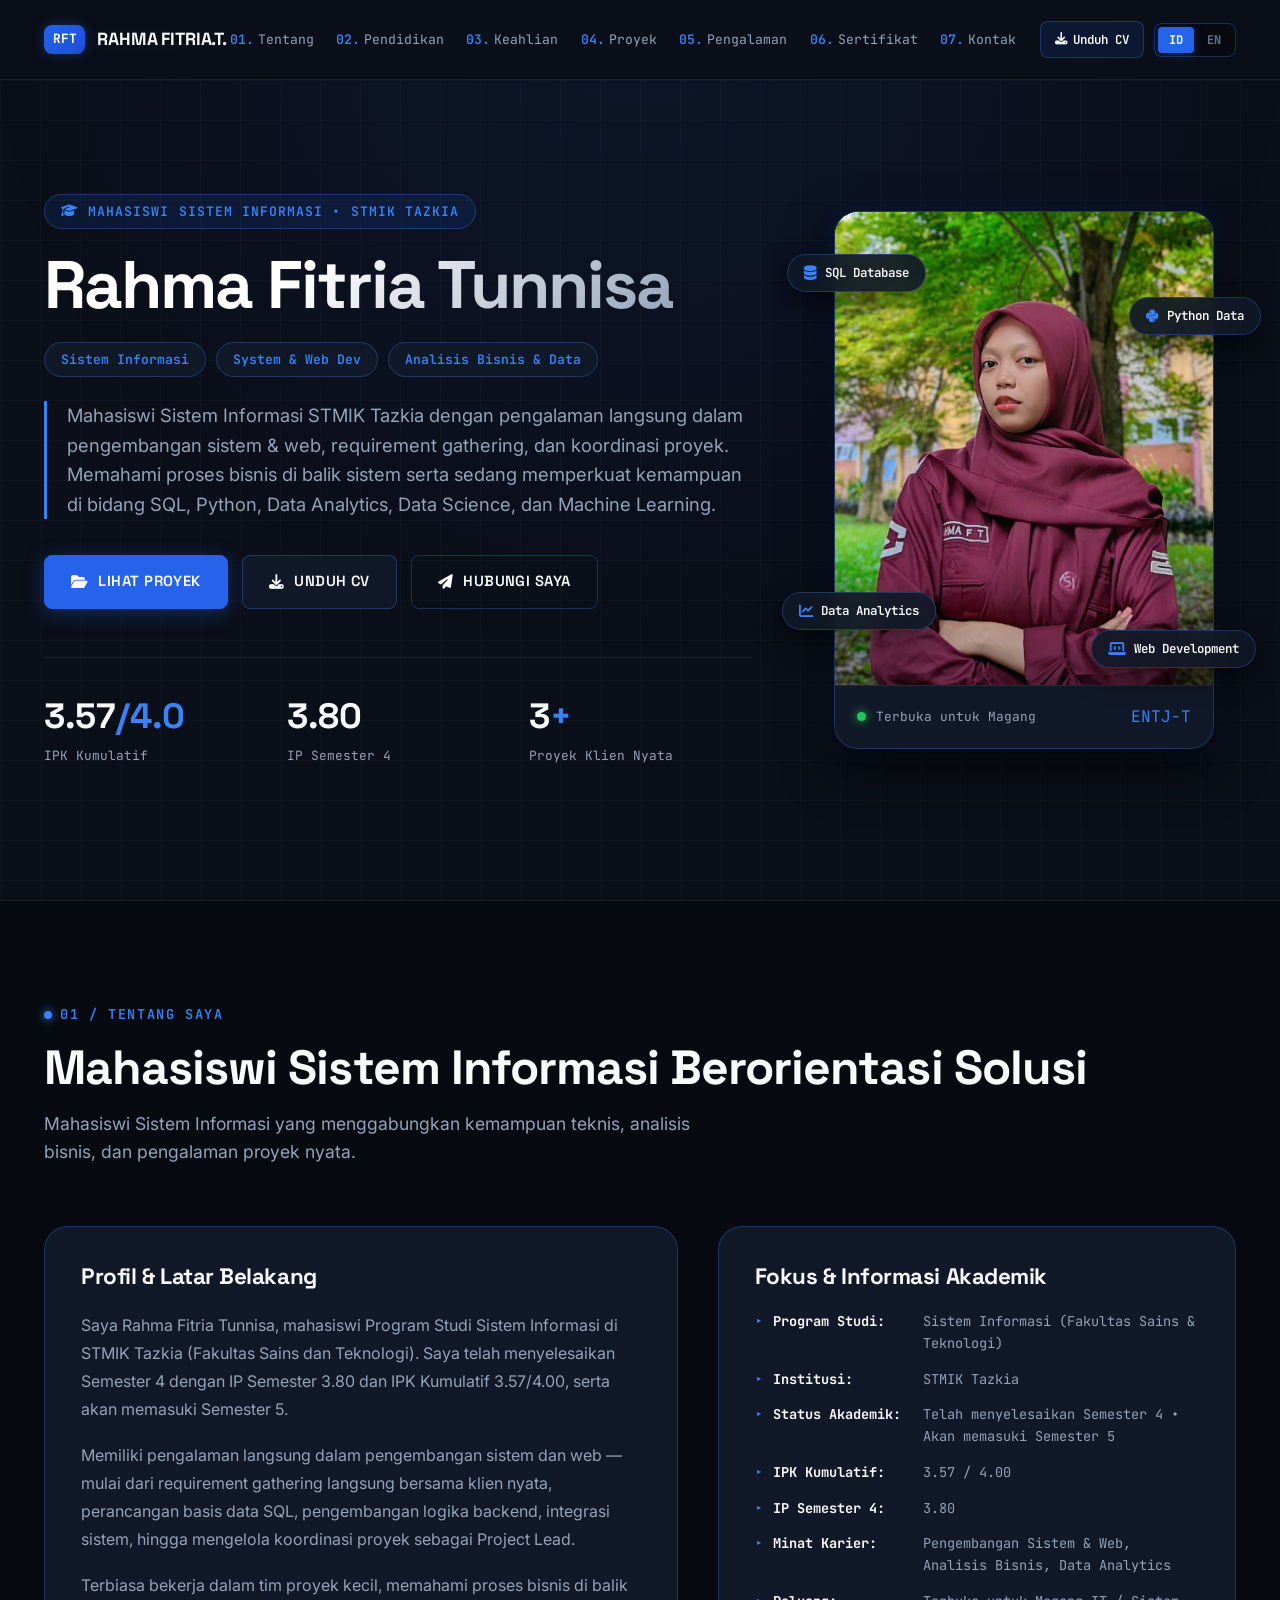
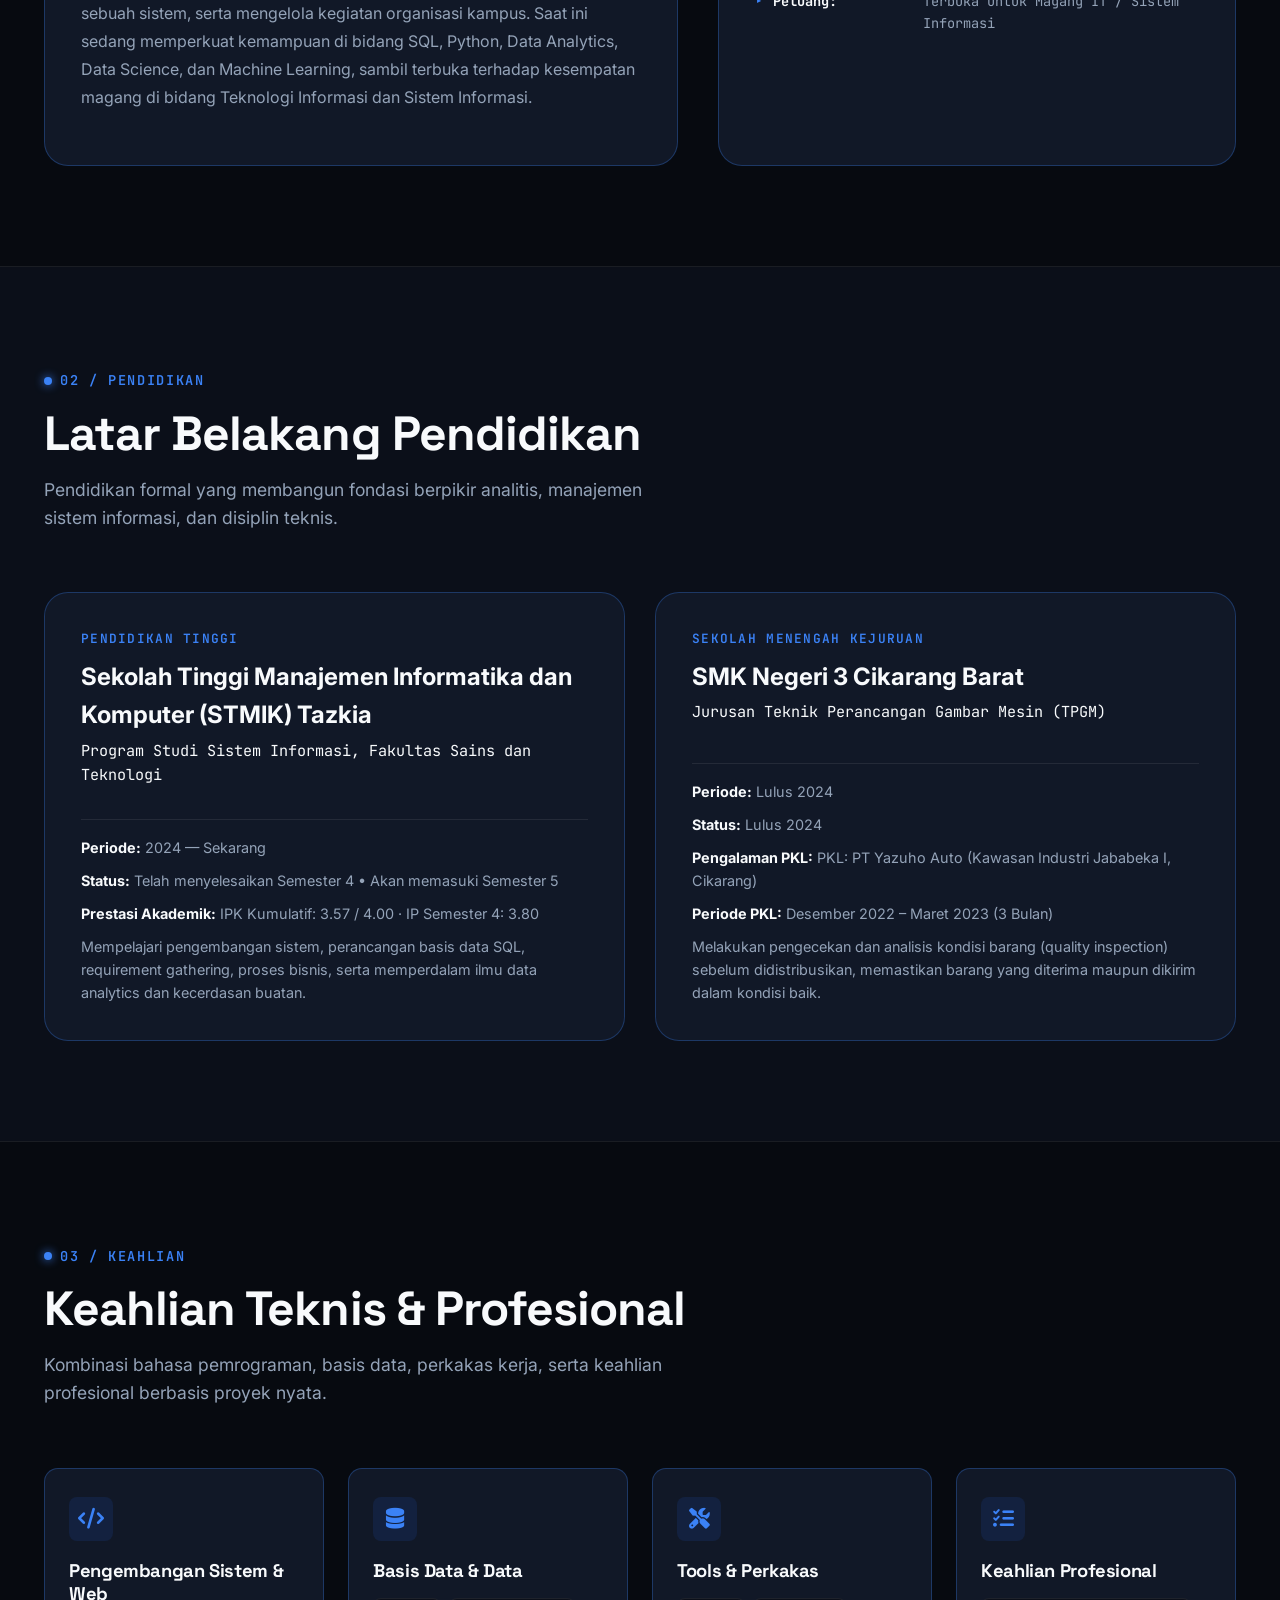
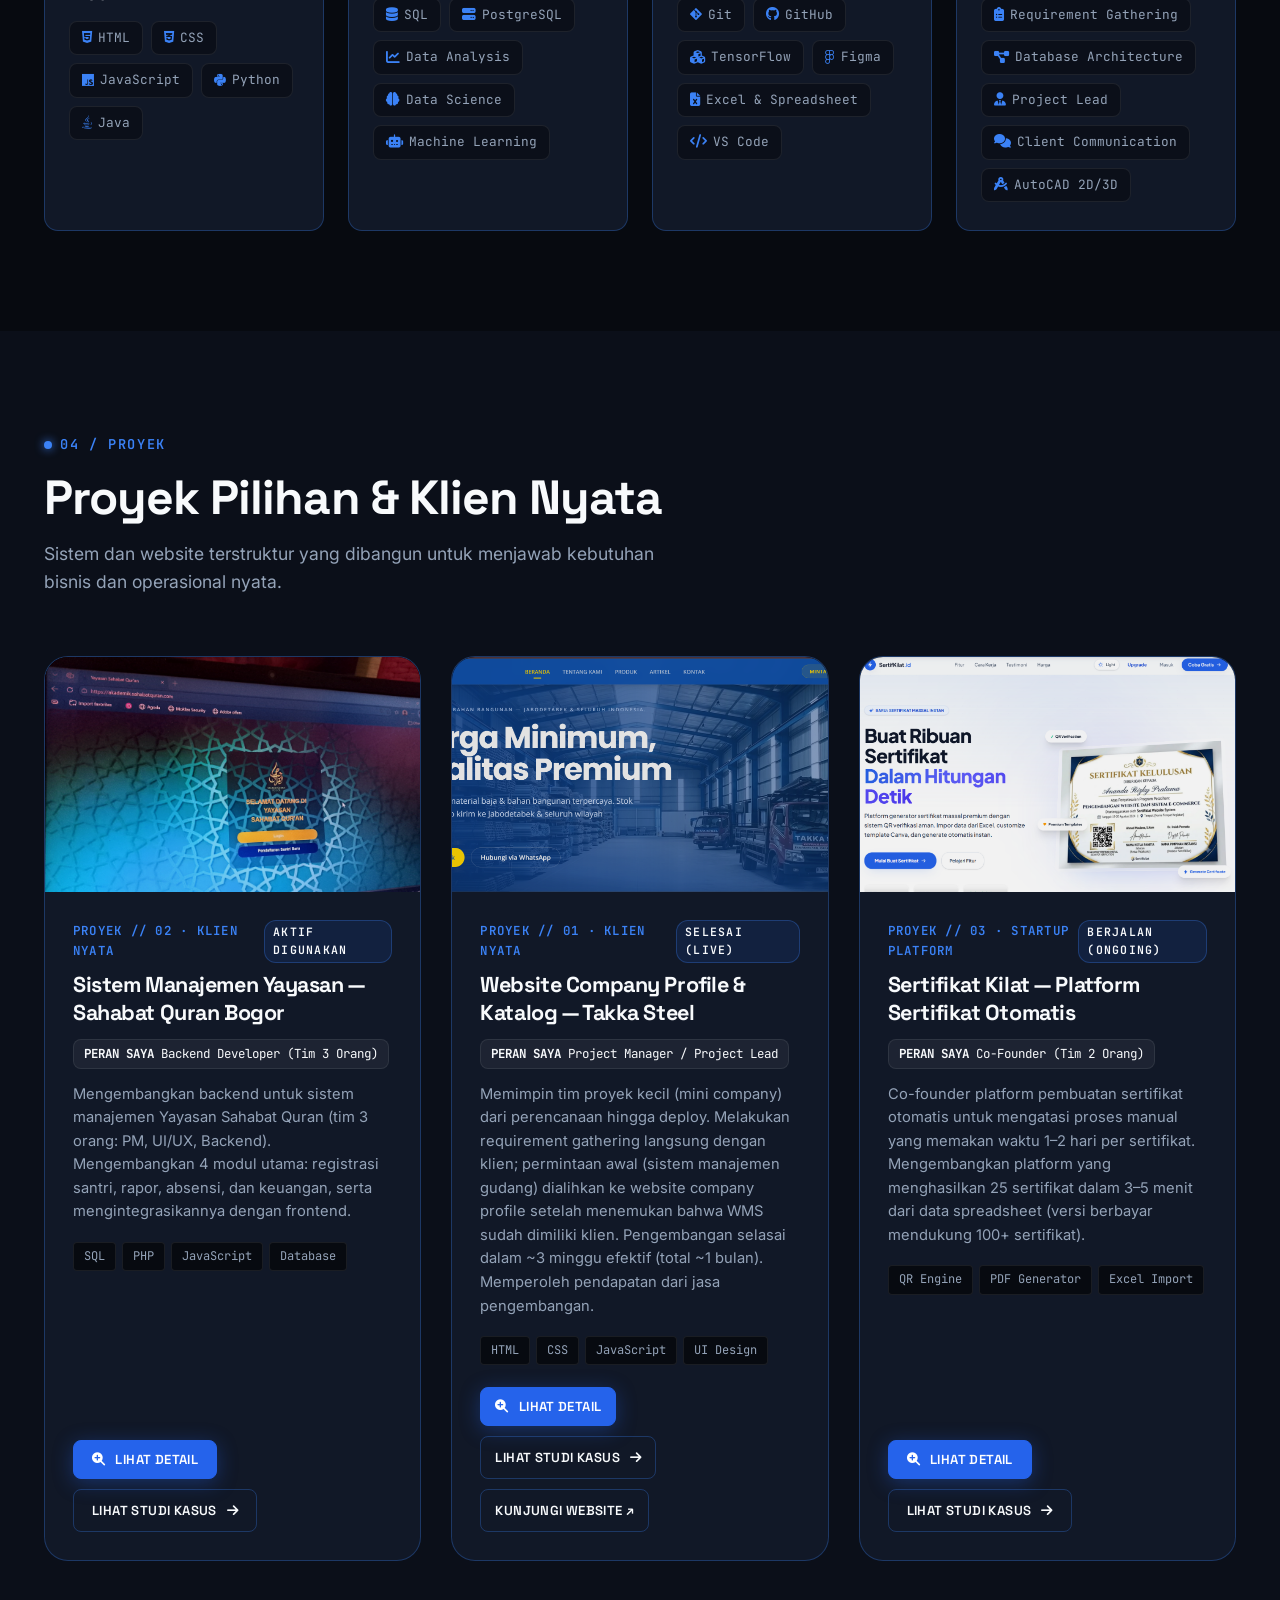
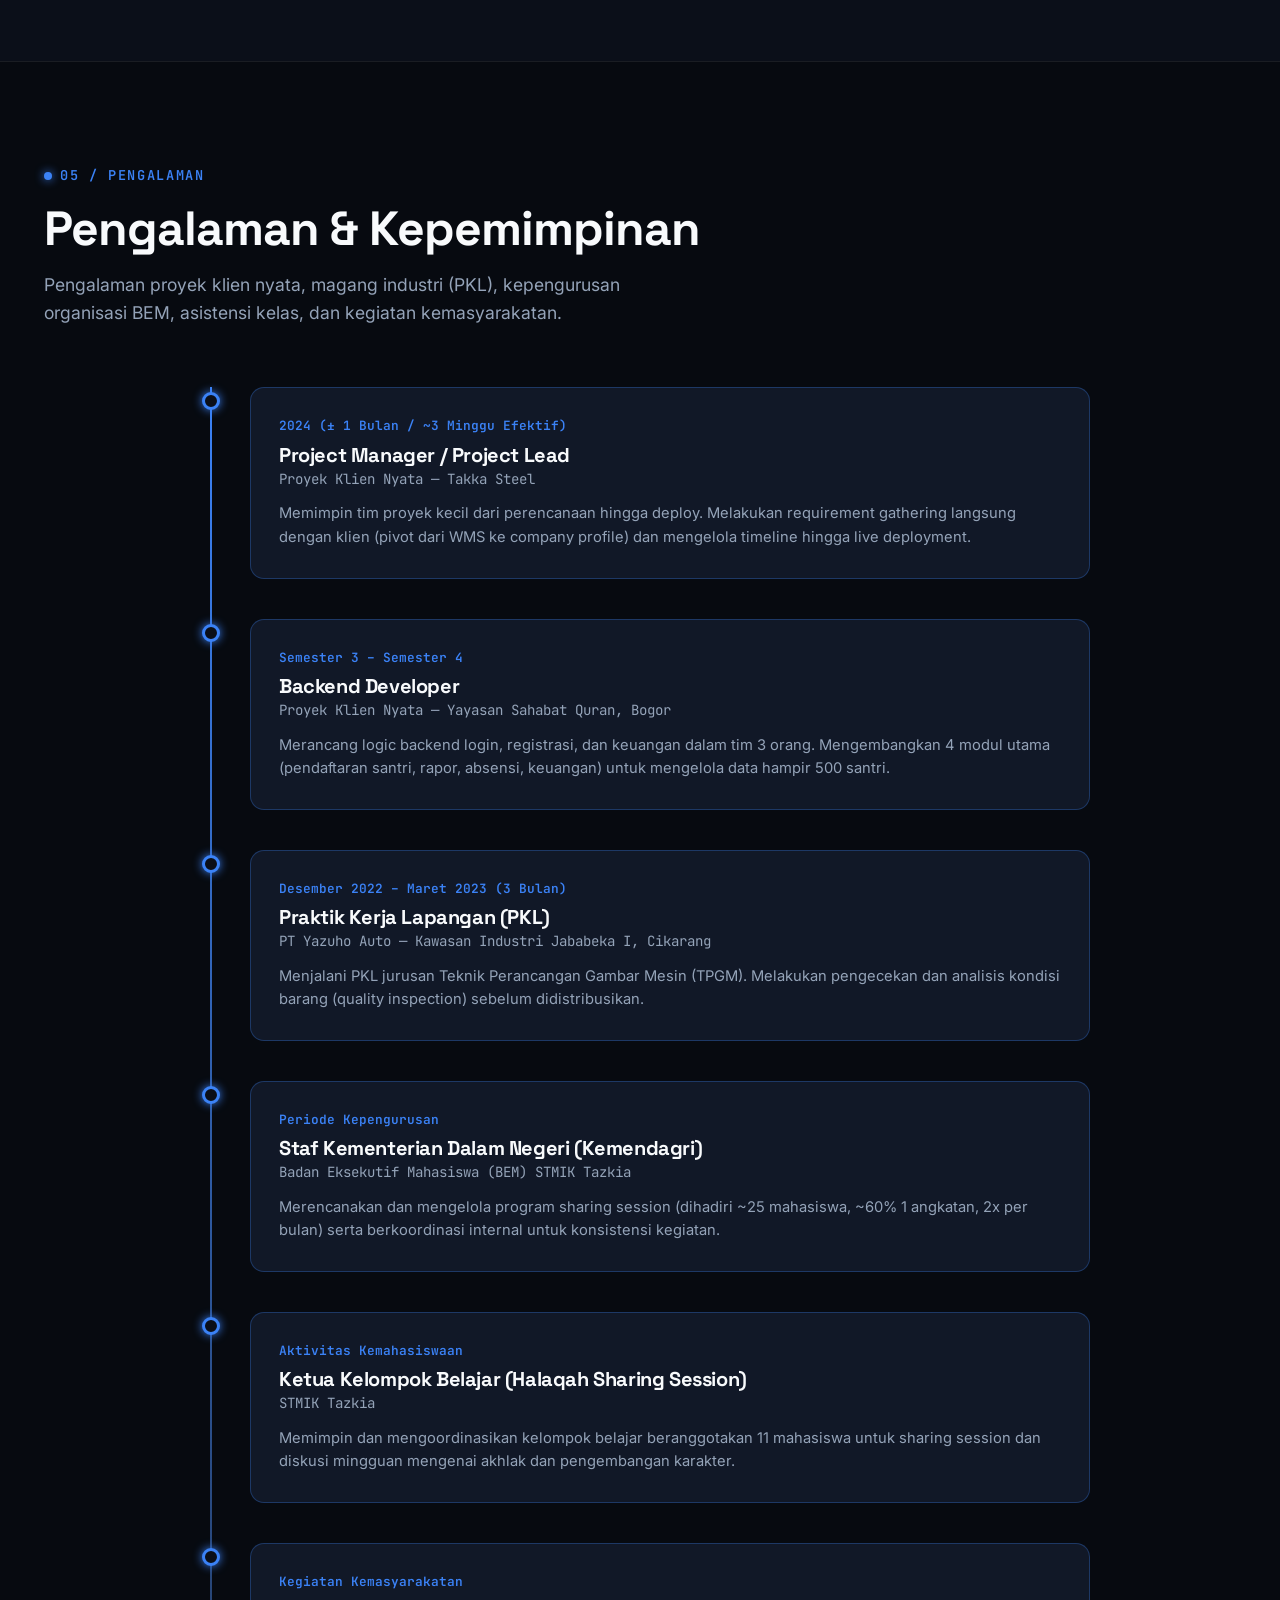
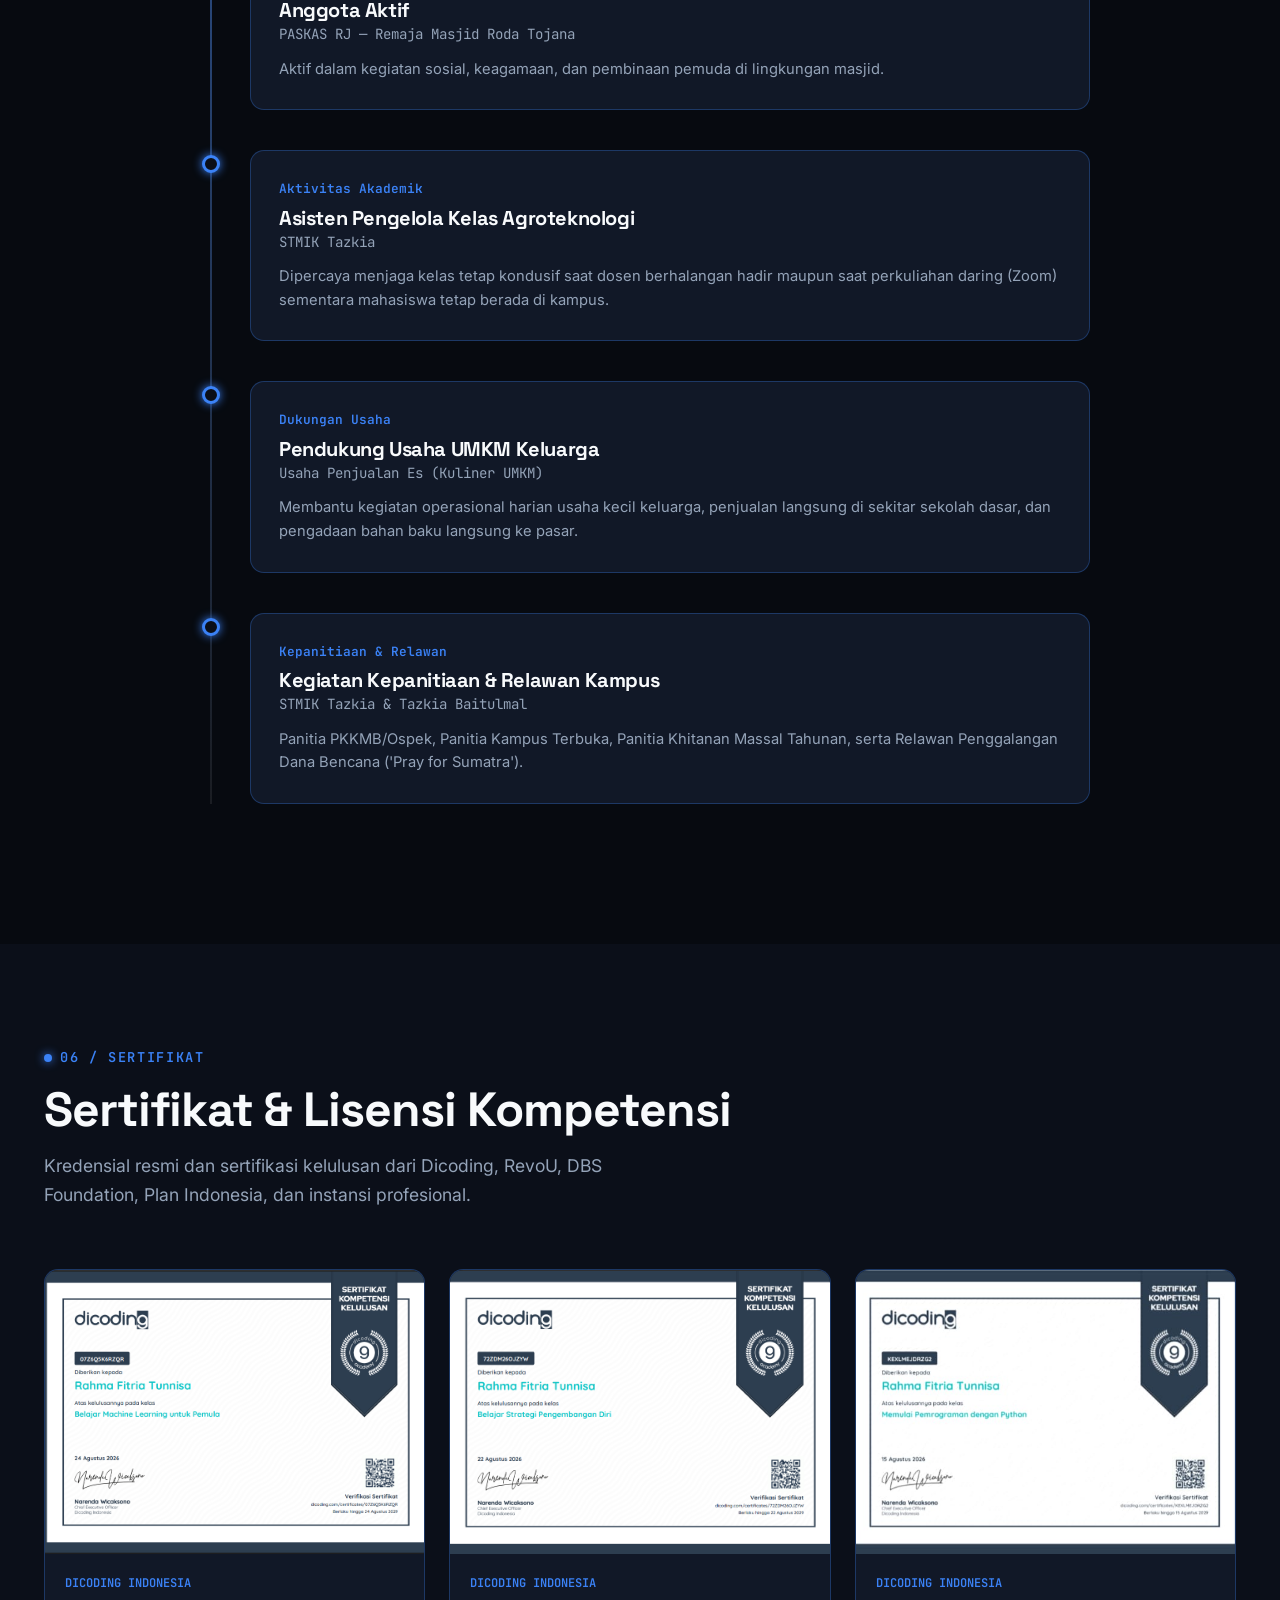
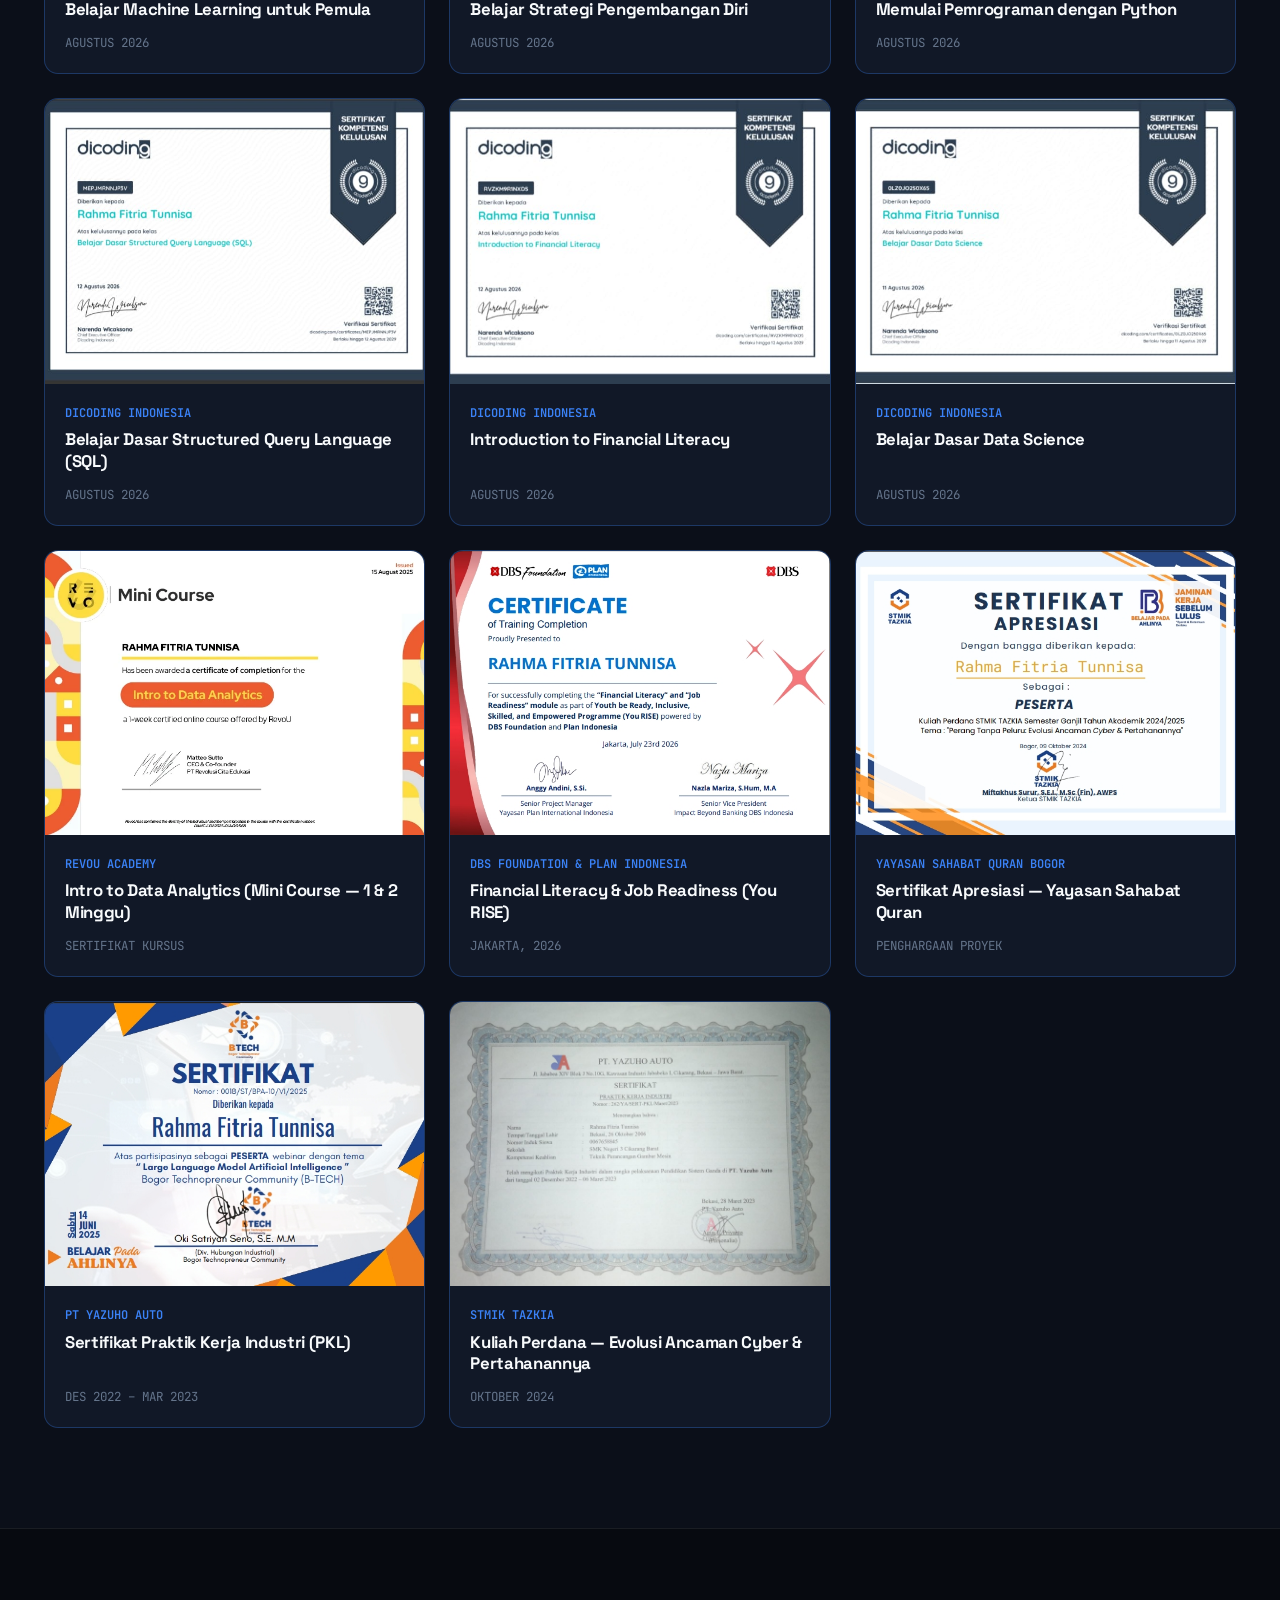
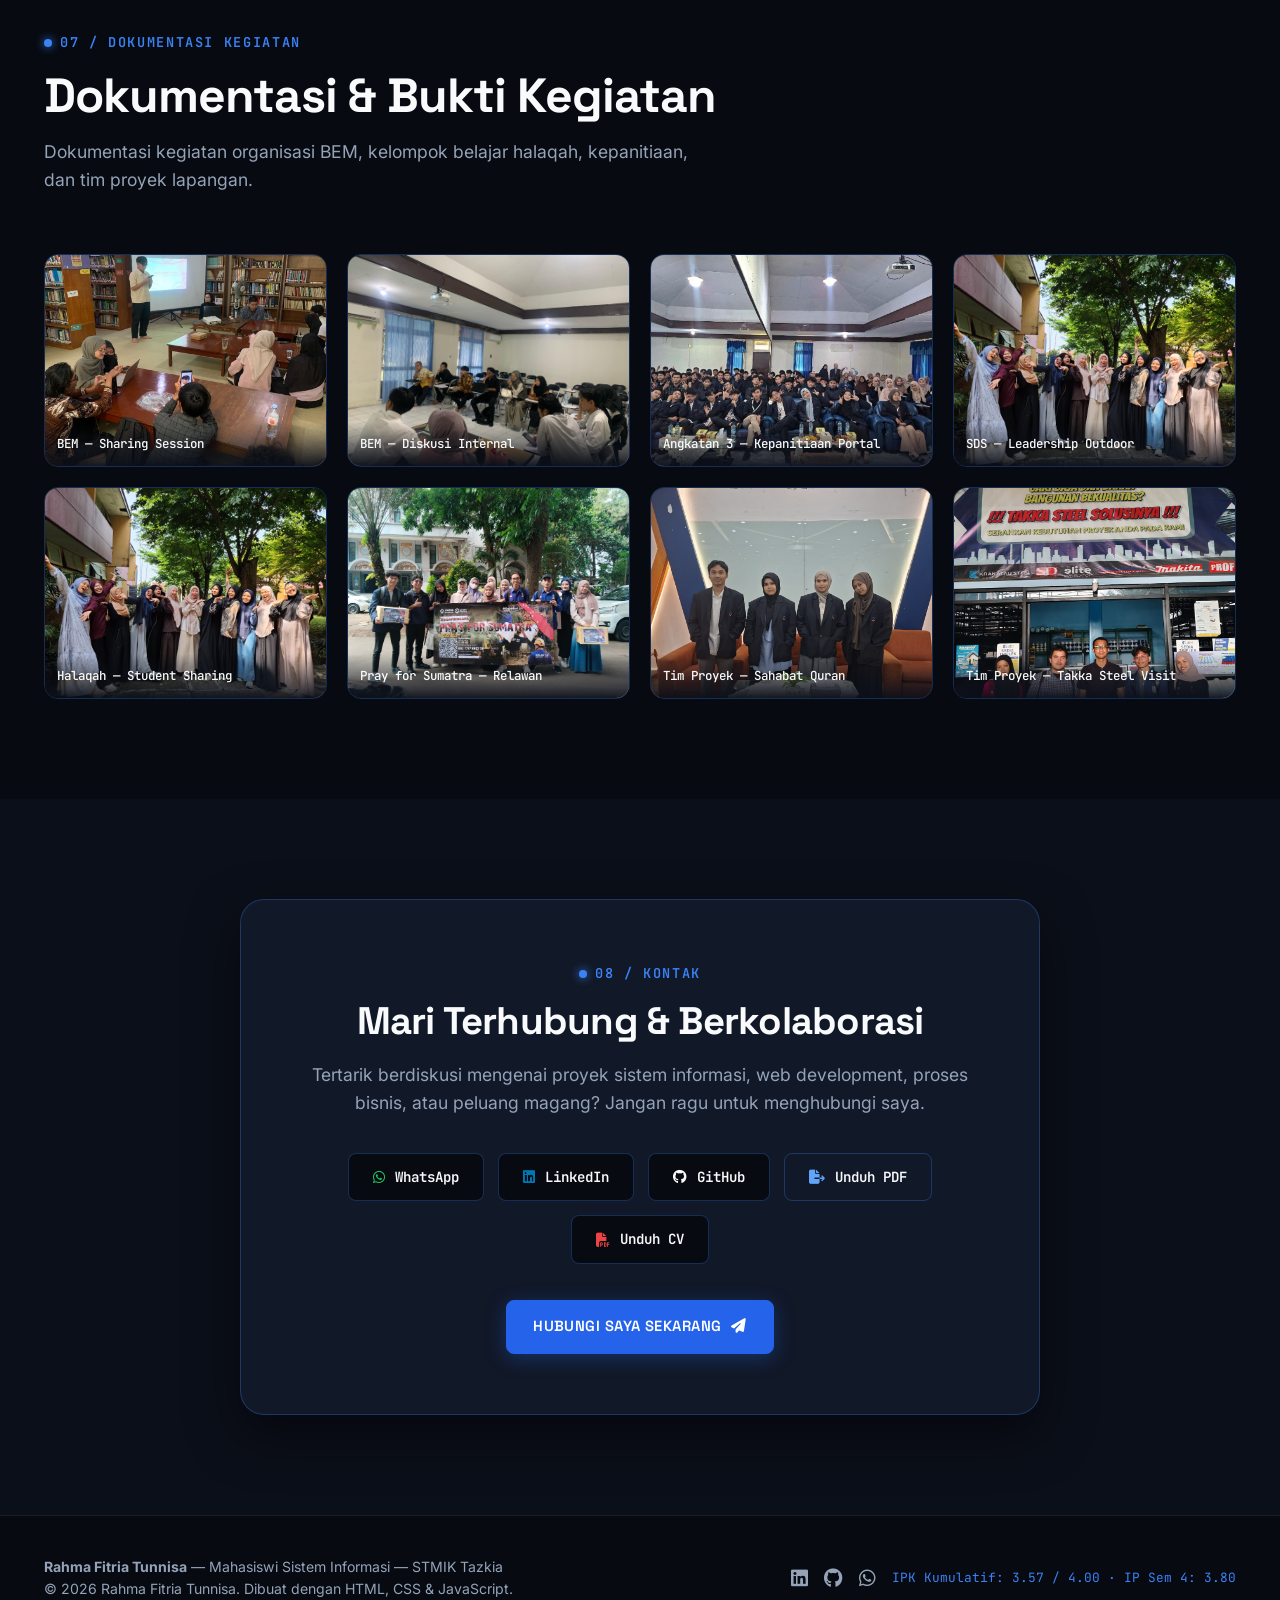
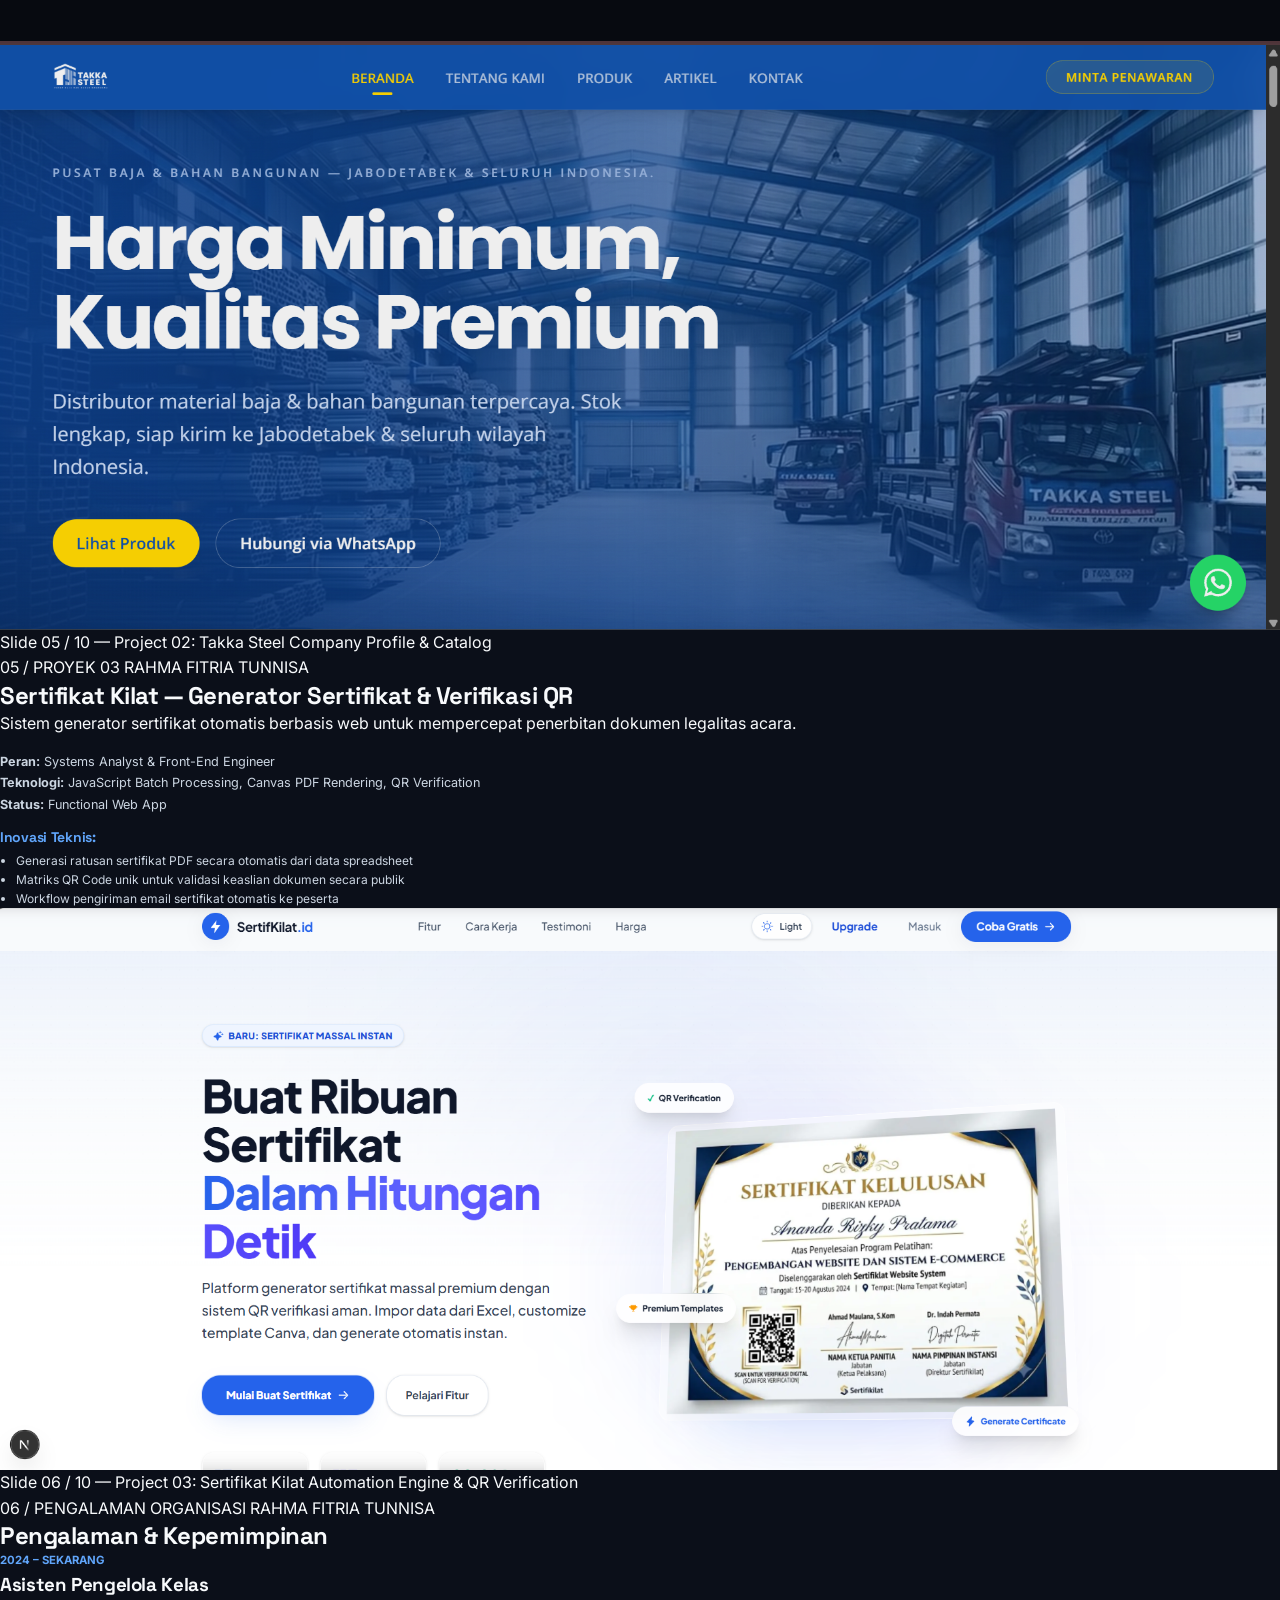
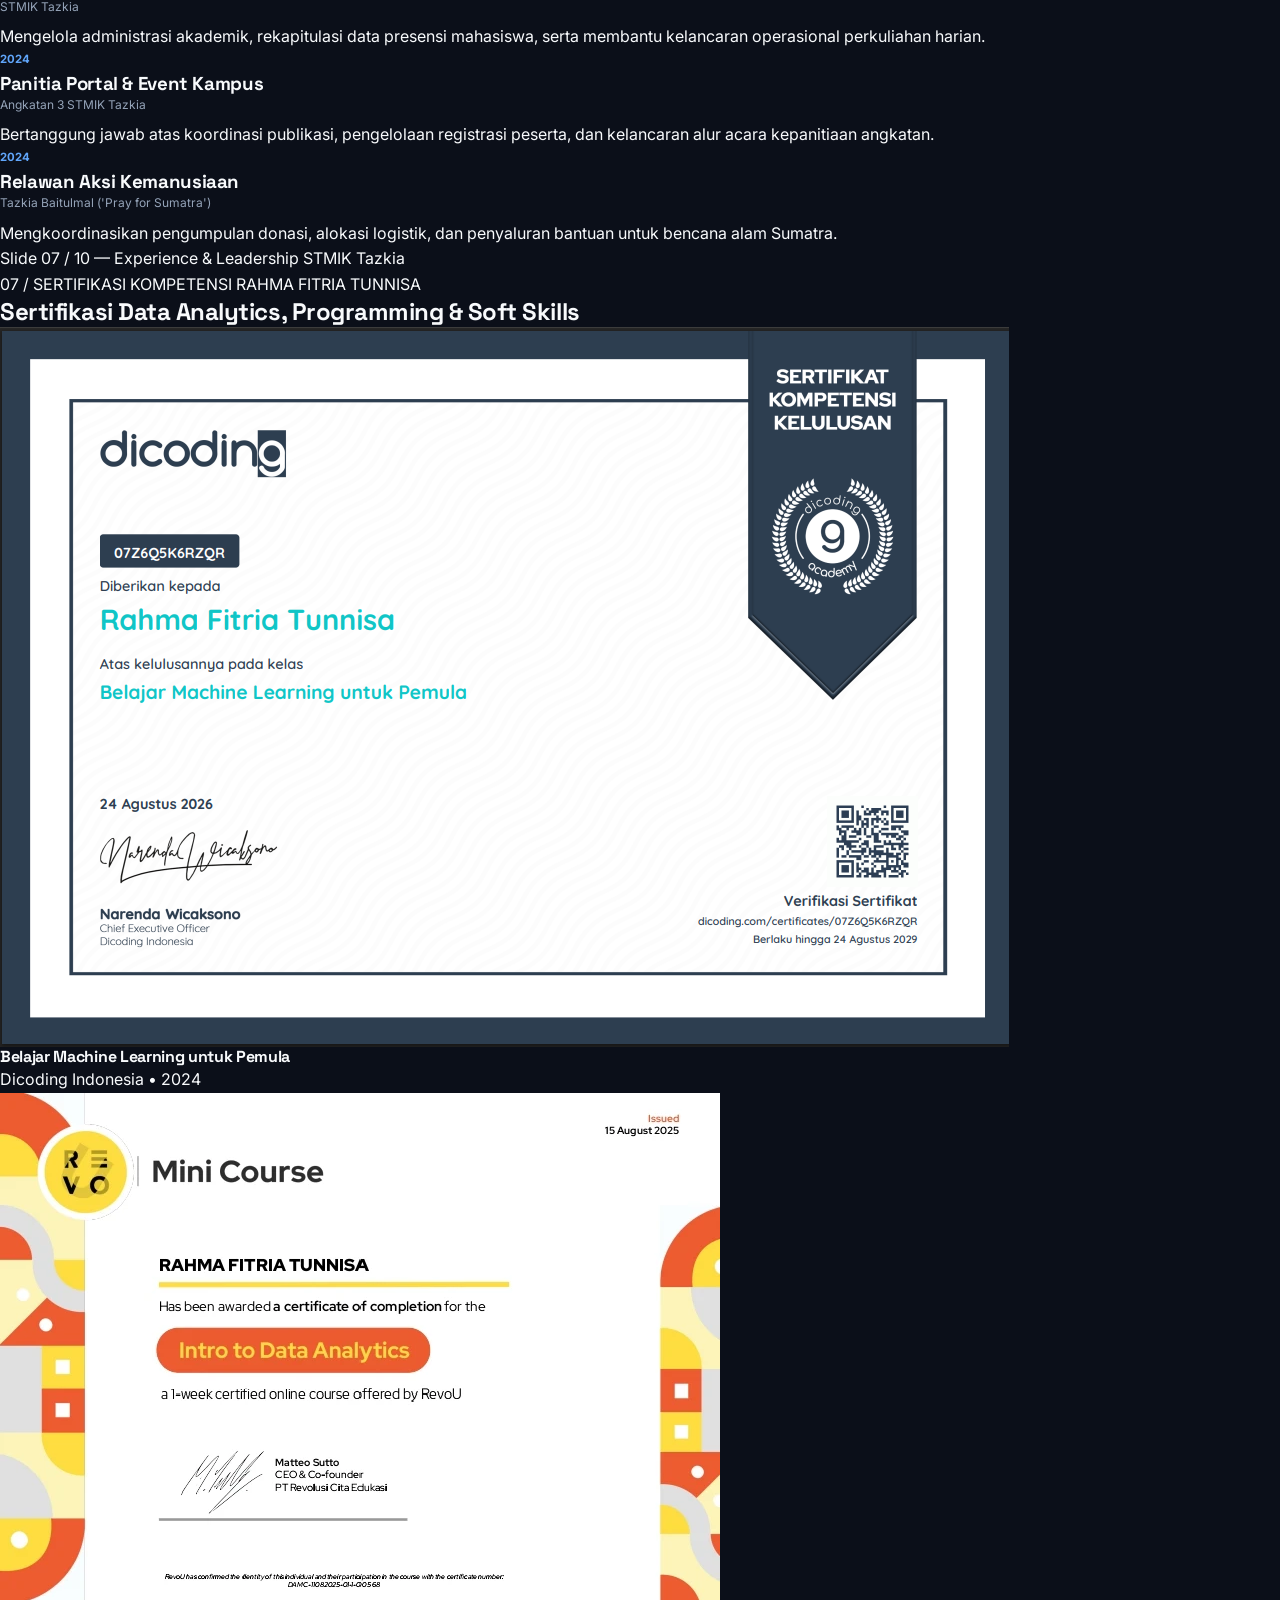
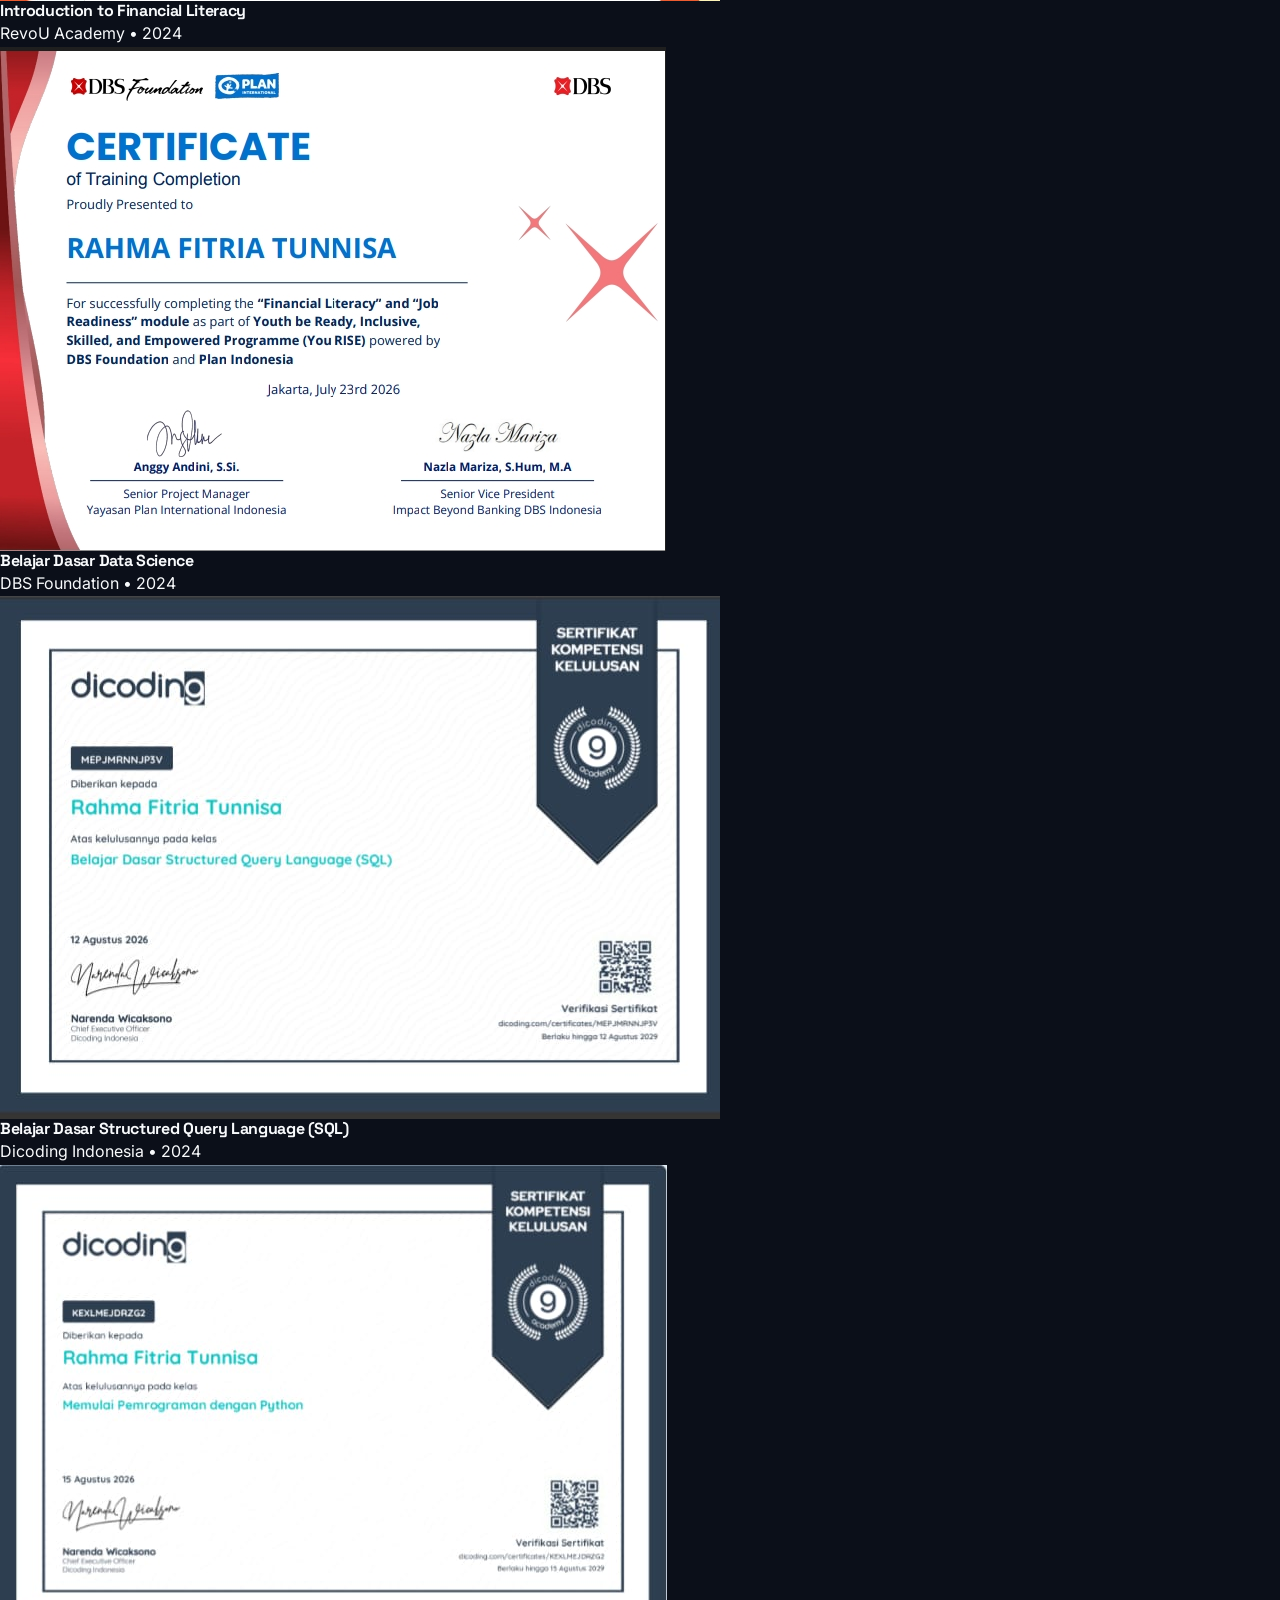
==== commit 66d1f806: "update" ====
--- a/index.html
+++ b/index.html
@@ -1094,9 +1094,10 @@
           <div class="cover-slide-content">
             <div class="cover-eyebrow" data-i18n="hero.eyebrow">MAHASISWI SISTEM INFORMASI • STMIK TAZKIA</div>
             <h1 class="cover-main-name" data-i18n="hero.name">Rahma Fitria Tunnisa</h1>
-            <div class="cover-role-line">Data Analyst &nbsp;|&nbsp; Business Analyst &nbsp;|&nbsp; Information Systems</div>
+            <div class="cover-role-line">Sistem Informasi &nbsp;|&nbsp; System &amp; Web Dev &nbsp;|&nbsp; Analisis Bisnis &amp; Data</div>
             <div class="cover-pills">
               <span class="cover-pill">IPK Kumulatif: 3.57 / 4.00</span>
+              <span class="cover-pill">IP Semester 4: 3.80 / 4.00</span>
               <span class="cover-pill">Bogor, Jawa Barat, Indonesia</span>
               <span class="cover-pill">rahmafitriatunnisa@gmail.com</span>
             </div>
@@ -1120,21 +1121,21 @@
         <div class="slide-two-col">
           <div class="slide-card-box">
             <h3 class="slide-card-title">Ringkasan Eksekutif</h3>
-            <p class="slide-card-desc" data-i18n="about.bio_p1">
-              Mahasiswi Sistem Informasi STMIK Tazkia semester 4 yang berfokus pada Analisis Data, Pemodelan Proses Bisnis, dan Pengembangan Sistem Informasi Enterprise.
+            <p class="slide-card-desc">
+              Mahasiswi Sistem Informasi STMIK Tazkia (Fakultas Sains &amp; Teknologi) yang memiliki pengalaman dalam pengembangan sistem &amp; web, requirement gathering langsung dengan klien, serta koordinasi proyek.
             </p>
-            <p class="slide-card-desc" style="margin-top: 12px;" data-i18n="about.bio_p2">
-              Terbiasa mengolah data kompleks menggunakan SQL, Python, dan Spreadsheet untuk menghasilkan insight bisnis yang actionable serta membangun aplikasi web berbasis HTML, CSS, dan JavaScript.
+            <p class="slide-card-desc" style="margin-top: 12px;">
+              Memahami proses bisnis di balik sistem serta sedang memperkuat kemampuan di bidang SQL, Python, Data Analytics, Data Science, dan Machine Learning. Terbuka untuk kesempatan magang IT &amp; Sistem Informasi.
             </p>
           </div>
           <div class="slide-card-box">
             <h3 class="slide-card-title">Pendidikan Formal</h3>
             <div style="font-size: 11pt; font-weight: 700; color: #60a5fa; margin-bottom: 4px;">S1 Sistem Informasi — STMIK Tazkia</div>
-            <div style="font-size: 9.5pt; color: #94a3b8; margin-bottom: 10px;">2024 – Sekarang (Semester 4) &bull; Bogor, Indonesia</div>
+            <div style="font-size: 9.5pt; color: #94a3b8; margin-bottom: 10px;">2024 – Sekarang &bull; Selesai Semester 4 &bull; Memasuki Semester 5</div>
             <ul style="font-size: 9.5pt; color: #cbd5e1; margin: 0; padding-left: 18px; line-height: 1.7;">
-              <li>IPK Kumulatif: <strong>3.57 / 4.00</strong> (IPK Semester 4: <strong>3.80 / 4.00</strong>)</li>
-              <li>Peran Kampus: <strong>Asisten Pengelola Kelas</strong> (Manajemen Data Presensi &amp; Akademik)</li>
-              <li>Fokus Studi: Data Mining, Database Design, Enterprise Architecture, Business Analysis</li>
+              <li>IPK Kumulatif: <strong>3.57 / 4.00</strong> (IP Semester 4: <strong>3.80 / 4.00</strong>)</li>
+              <li>Peran Kampus: <strong>Asisten Pengelola Kelas</strong> (Manajemen Perkuliahan &amp; Presensi)</li>
+              <li>Fokus Studi: Development System, Database SQL, Requirements Gathering, Business Process, Data Analytics</li>
             </ul>
           </div>
         </div>
@@ -1151,37 +1152,37 @@
         <span class="slide-tag">02 / KEAHLIAN TEKNIS</span>
         <span class="slide-author-badge">RAHMA FITRIA TUNNISA</span>
       </div>
-      <h2 class="slide-title" data-i18n="skills.title">Keahlian Analisis Data &amp; Pengembangan Sistem</h2>
+      <h2 class="slide-title" data-i18n="skills.title">Keahlian Pengembangan System, Web &amp; Data</h2>
       <div class="slide-content-body">
         <div class="slide-three-cards">
           <div class="slide-card-box">
-            <h3 class="slide-card-title"><i class="fas fa-database" style="color: #60a5fa; margin-right: 6px;"></i> Data Analytics &amp; SQL</h3>
-            <ul style="font-size: 9.5pt; color: #cbd5e1; margin: 0; padding-left: 16px; line-height: 1.8;">
-              <li>SQL (Querying, Joins, Aggregation)</li>
-              <li>Data Cleaning &amp; Preprocessing</li>
-              <li>Python for Data Analysis (Pandas)</li>
-              <li>Spreadsheet &amp; Microsoft Excel</li>
-              <li>Basic Machine Learning Concepts</li>
-            </ul>
-          </div>
-          <div class="slide-card-box">
-            <h3 class="slide-card-title"><i class="fas fa-code" style="color: #60a5fa; margin-right: 6px;"></i> Web &amp; System Dev</h3>
+            <h3 class="slide-card-title"><i class="fas fa-code" style="color: #60a5fa; margin-right: 6px;"></i> System &amp; Web Dev</h3>
             <ul style="font-size: 9.5pt; color: #cbd5e1; margin: 0; padding-left: 16px; line-height: 1.8;">
               <li>HTML5 &amp; Vanilla CSS3</li>
               <li>JavaScript ES6+ (DOM &amp; Logic)</li>
-              <li>Responsive Web Architecture</li>
+              <li>Java Programming</li>
+              <li>Responsive Design Architecture</li>
               <li>Git &amp; GitHub Version Control</li>
-              <li>REST API &amp; LocalStorage Integration</li>
             </ul>
           </div>
           <div class="slide-card-box">
-            <h3 class="slide-card-title"><i class="fas fa-briefcase" style="color: #60a5fa; margin-right: 6px;"></i> Business Analytics</h3>
+            <h3 class="slide-card-title"><i class="fas fa-database" style="color: #60a5fa; margin-right: 6px;"></i> Database &amp; Data Science</h3>
             <ul style="font-size: 9.5pt; color: #cbd5e1; margin: 0; padding-left: 16px; line-height: 1.8;">
-              <li>Business Process Mapping</li>
-              <li>Requirements Gathering &amp; Analysis</li>
-              <li>Project Leadership &amp; Management</li>
-              <li>Public Relations &amp; Communication</li>
-              <li>Problem Solving &amp; Critical Thinking</li>
+              <li>Structured Query Language (SQL)</li>
+              <li>Database Design &amp; Management</li>
+              <li>Python for Data Science (Pandas, Numpy)</li>
+              <li>Data Analytics &amp; Machine Learning</li>
+              <li>Microsoft Excel &amp; Google Workspace</li>
+            </ul>
+          </div>
+          <div class="slide-card-box">
+            <h3 class="slide-card-title"><i class="fas fa-briefcase" style="color: #60a5fa; margin-right: 6px;"></i> Keahlian Profesional</h3>
+            <ul style="font-size: 9.5pt; color: #cbd5e1; margin: 0; padding-left: 16px; line-height: 1.8;">
+              <li>Requirement Gathering &amp; Client Communication</li>
+              <li>Project Coordination &amp; Team Collaboration</li>
+              <li>Business Process Understanding</li>
+              <li>Quality Inspection &amp; System Testing</li>
+              <li>English (Reading &amp; Listening Comprehension)</li>
             </ul>
           </div>
         </div>
@@ -1192,62 +1193,77 @@
       </div>
     </section>
 
-    <!-- SLIDE 04: PROJECT 01 - SAHABAT QURAN -->
+    <!-- SLIDE 04: PROJECT 01 - TAKKA STEEL -->
     <section class="pdf-slide theme-index-pdf">
       <div class="slide-header-bar">
         <span class="slide-tag">03 / PROYEK 01</span>
         <span class="slide-author-badge">RAHMA FITRIA TUNNISA</span>
       </div>
-      <h2 class="slide-title">Sahabat Quran — Sistem Absensi &amp; Tabungan Santri</h2>
+      <h2 class="slide-title">Takka Steel — Website Company Profile &amp; Katalog Material</h2>
       <div class="slide-content-body">
         <div class="slide-case-study">
           <div class="slide-card-box">
-            <p class="slide-card-desc" data-i18n="p1.desc">
-              Sistem manajemen berbasis web yang dirancang khusus untuk memodernisasi administrasi lembaga pendidikan Quran.
+            <p class="slide-card-desc">
+              Website company profile profesional untuk distributor baja &amp; bahan bangunan Jabodetabek yang dibangun berdasarkan kebutuhan nyata klien.
             </p>
             <div style="margin: 14px 0; font-size: 9.5pt; line-height: 1.7; color: #cbd5e1;">
-              <div><strong>Peran:</strong> Project Manager &amp; Lead Full-Stack Developer</div>
-              <div><strong>Teknologi:</strong> HTML5, Vanilla CSS3, JavaScript ES6+, LocalStorage API</div>
-              <div><strong>Status:</strong> Live Production / Deployed</div>
-            </div>
-            <h4 style="font-size: 10.5pt; color: #60a5fa; margin: 10px 0 4px 0;">Fitur Utama:</h4>
+              <div><strong>Peran:</strong> Project Manager / Project Lead (Proyek Klien Nyata)</div>
+              <div><strong>Tim &amp; Durasi:</strong> Tim Proyek Kecil (Mini Company) &bull; ~3 Minggu Efektif</div>
+              <div><strong>Status:</strong> Completed &amp; Live Deployed (Generates Revenue)</div>
+            </div>
+            <h4 style="font-size: 10.5pt; color: #60a5fa; margin: 10px 0 4px 0;">Sorotan Proyek:</h4>
             <ul style="font-size: 9pt; color: #cbd5e1; margin: 0; padding-left: 16px; line-height: 1.6;">
-              <li>Pencatatan presensi santri dan rekap mutabaah harian</li>
-              <li>Pencatatan tabungan dan saldo keuangan santri transparan</li>
-              <li>Export laporan berkala dalam format PDF/Excel</li>
+              <li>Requirement gathering langsung dengan klien (pivot dari WMS ke company profile)</li>
+              <li>Katalog produk material baja interaktif dengan garansi mutu</li>
+              <li>WhatsApp Instant Lead CTA untuk transaksi penawaran resmi</li>
             </ul>
           </div>
           <div class="case-img-box">
-            <img src="assets/projects/sahabat-quran/WhatsApp Image 2026-08-11 at 13.10.09.WebP" alt="Sahabat Quran Dashboard Preview">
+            <img src="assets/projects/takka-steel/Cuplikan layar 2026-08-11 130742.WebP" alt="Takka Steel Preview">
           </div>
         </div>
       </div>
       <div class="slide-footer-bar">
-        <span>Slide 04 / 10 — Project 01: Sahabat Quran</span>
-        <span>System Architecture &amp; Live UI</span>
-      </div>
-    </section>
-
-    <!-- SLIDE 05: PROJECT 02 - TAKKA STEEL -->
+        <span>Slide 04 / 10 — Project 01: Takka Steel</span>
+        <span>Company Profile &amp; Catalog</span>
+      </div>
+    </section>
+
+    <!-- SLIDE 05: PROJECT 02 - SAHABAT QURAN -->
     <section class="pdf-slide theme-index-pdf">
       <div class="slide-header-bar">
         <span class="slide-tag">04 / PROYEK 02</span>
         <span class="slide-author-badge">RAHMA FITRIA TUNNISA</span>
       </div>
-      <h2 class="slide-title">Takka Steel — Website Company Profile &amp; Katalog Material</h2>
+      <h2 class="slide-title">Yayasan Sahabat Quran — Sistem Manajemen Yayasan</h2>
       <div class="slide-content-body">
         <div class="slide-case-study">
           <div class="slide-card-box">
-            <p class="slide-card-desc" data-i18n="p2.desc">
-              Website profil perusahaan profesional untuk manufaktur dan distributor material baja konstruksi.
+            <p class="slide-card-desc">
+              Sistem manajemen operasional yayasan berbasis web untuk mendigitalkan administrasi santri, registrasi, dan laporan keuangan.
             </p>
             <div style="margin: 14px 0; font-size: 9.5pt; line-height: 1.7; color: #cbd5e1;">
-              <div><strong>Peran:</strong> Web Designer &amp; Developer</div>
-              <div><strong>Teknologi:</strong> Responsive HTML5, Modern CSS Animations, SEO Optimization</div>
-              <div><strong>Status:</strong> Client Deployed / Production</div>
-            </div>
-            <h4 style="font-size: 10.5pt; color: #60a5fa; margin: 10px 0 4px 0;">Keunggulan Sistem:</h4>
+              <div><strong>Peran:</strong> Backend Developer (Tim 3 Orang: PM, UI/UX, Backend)</div>
+              <div><strong>Skala:</strong> Mengelola data ~500 santri aktif</div>
+              <div><strong>Status:</strong> Aktif Digunakan &bull; Memperoleh Sertifikat Apresiasi</div>
+            </div>
+            <h4 style="font-size: 10.5pt; color: #60a5fa; margin: 10px 0 4px 0;">Fitur Utama:</h4>
             <ul style="font-size: 9pt; color: #cbd5e1; margin: 0; padding-left: 16px; line-height: 1.6;">
+              <li>4 Modul Utama: Registrasi Santri Baru, Rapor, Absensi, dan Keuangan</li>
+              <li>Perancangan basis data SQL &amp; logika autentikasi terproteksi</li>
+              <li>Memangkas durasi administrasi manual dari 1 minggu menjadi hitungan menit</li>
+            </ul>
+          </div>
+          <div class="case-img-box">
+            <img src="assets/projects/sahabat-quran/WhatsApp Image 2026-08-11 at 13.10.09.WebP" alt="Sahabat Quran Dashboard Preview">
+          </div>
+        </div>
+      </div>
+      <div class="slide-footer-bar">
+        <span>Slide 05 / 10 — Project 02: Sahabat Quran</span>
+        <span>Foundation Management System</span>
+      </div>
+    </section>
               <li>Katalog produk baja interaktif dengan spesifikasi teknis lengkap</li>
               <li>Desain visual industrial modern dengan performa akses tinggi</li>
               <li>Integrasi saluran komunikasi langsung ke WhatsApp sales</li>
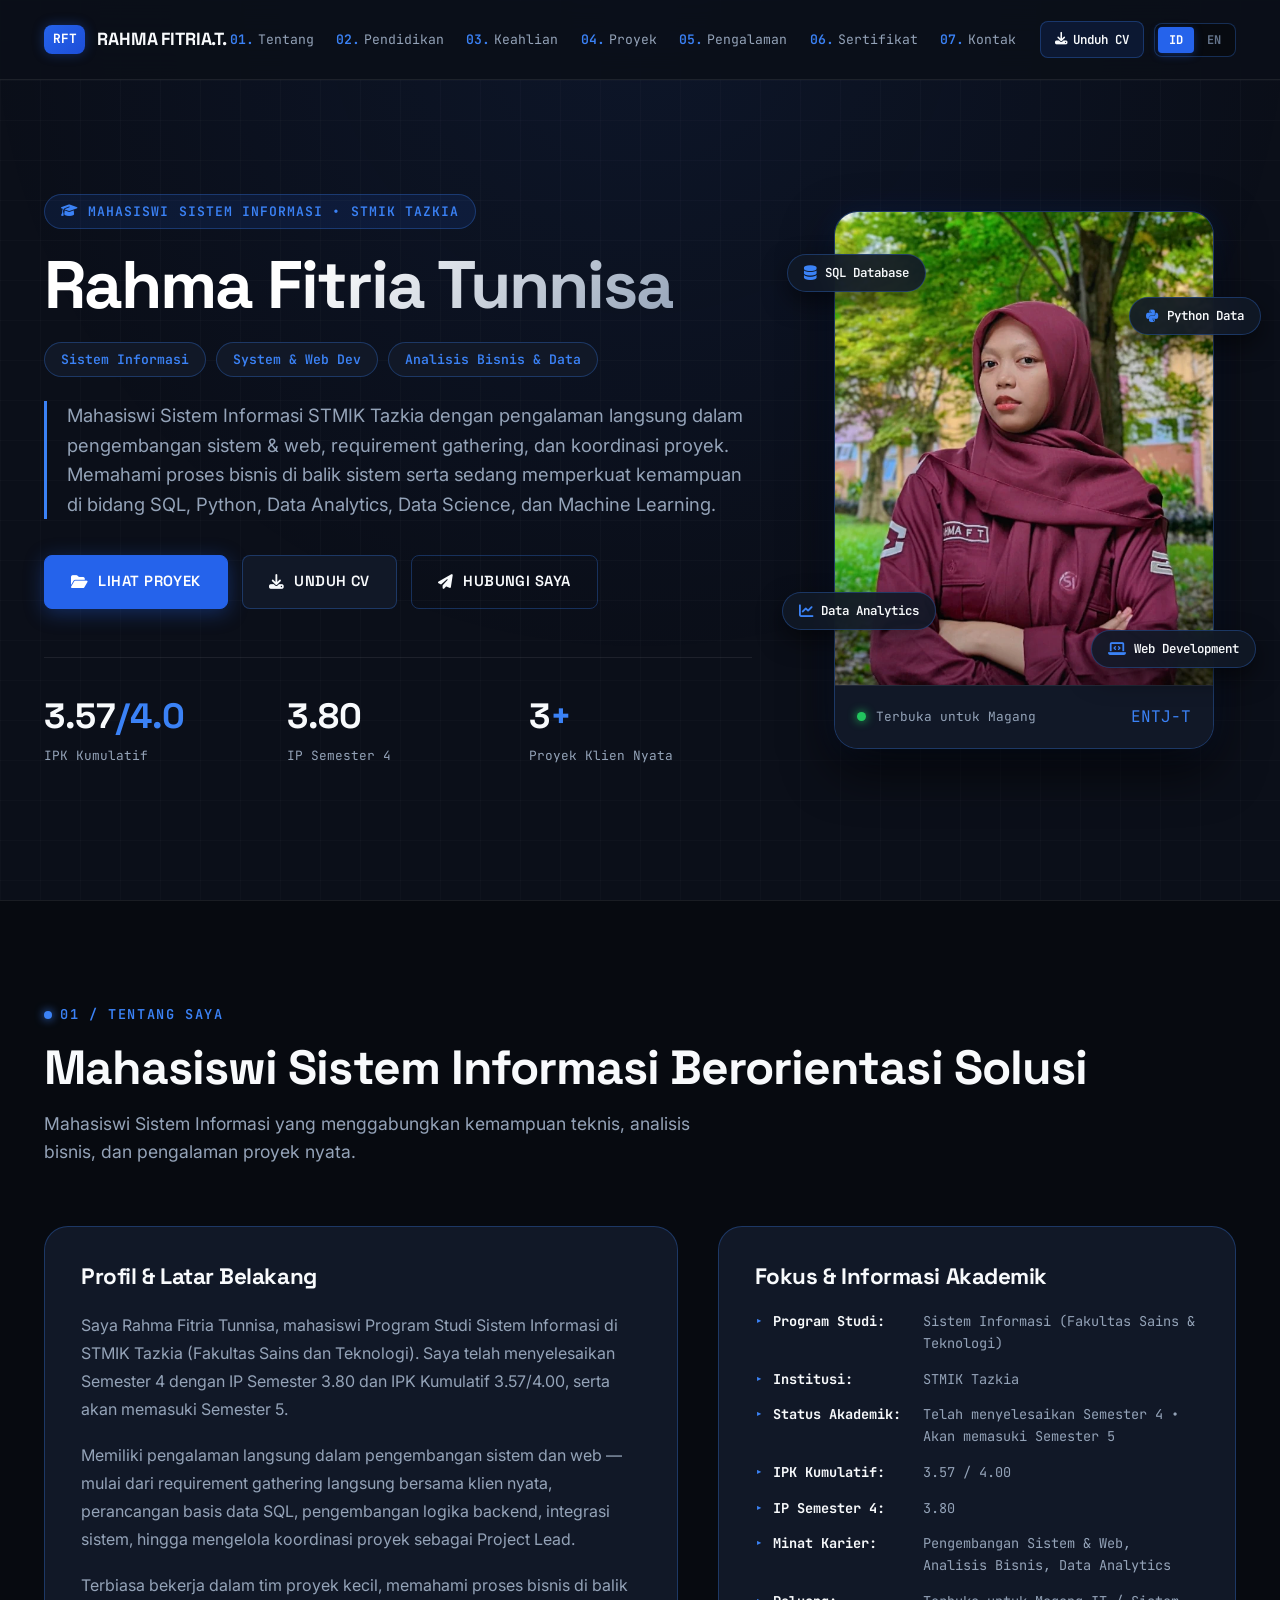
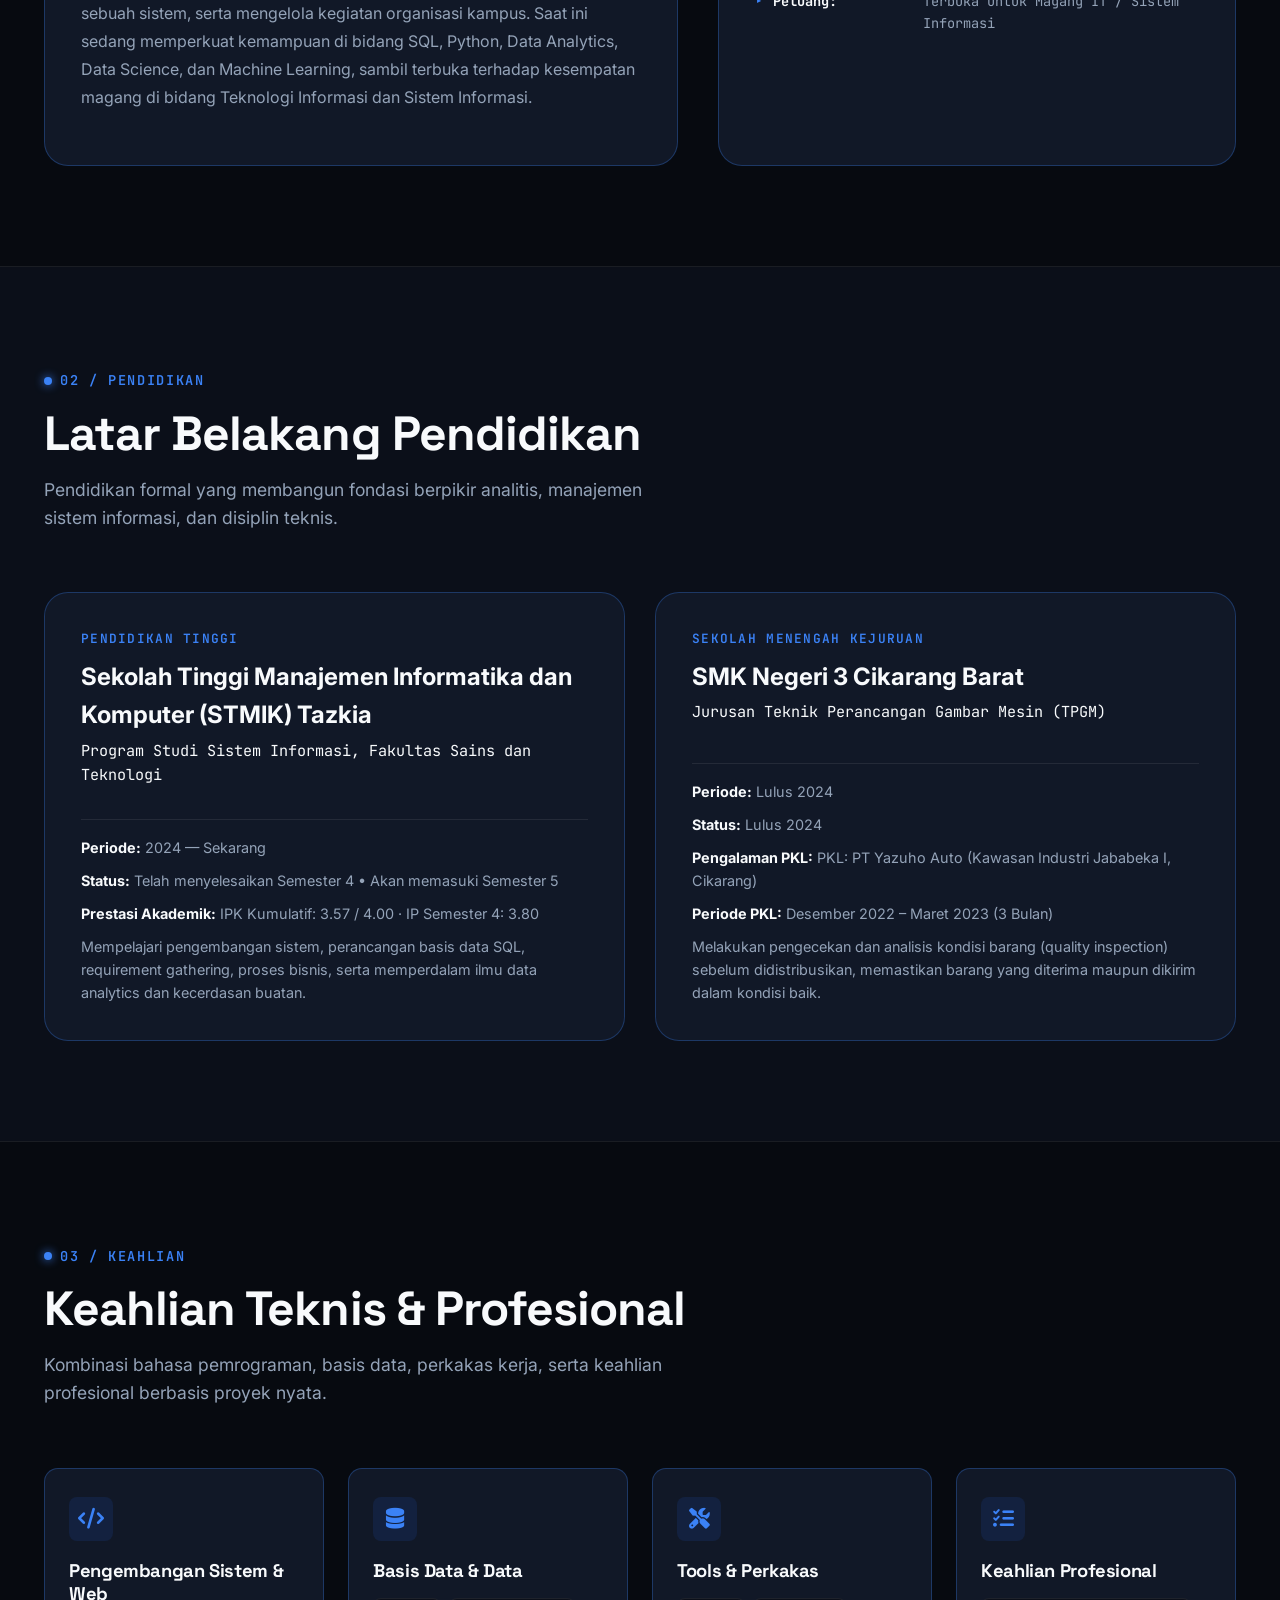
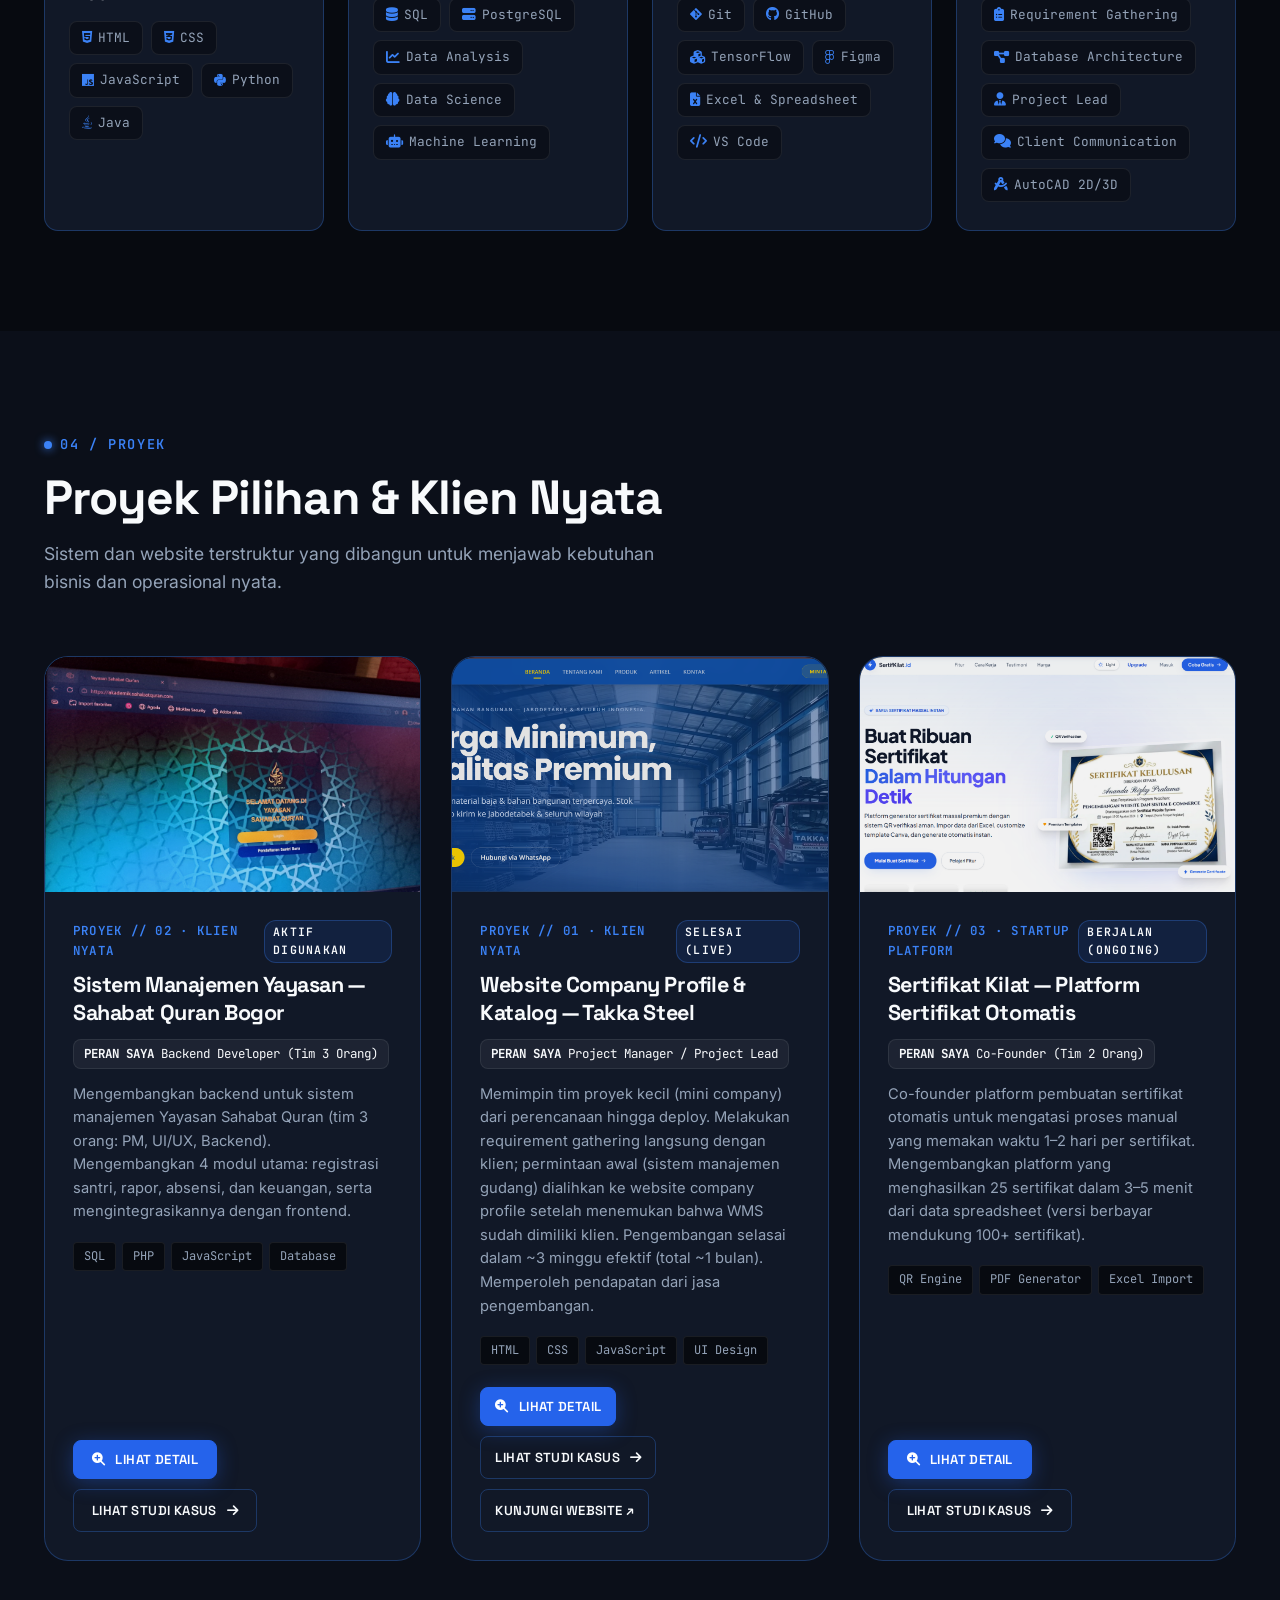
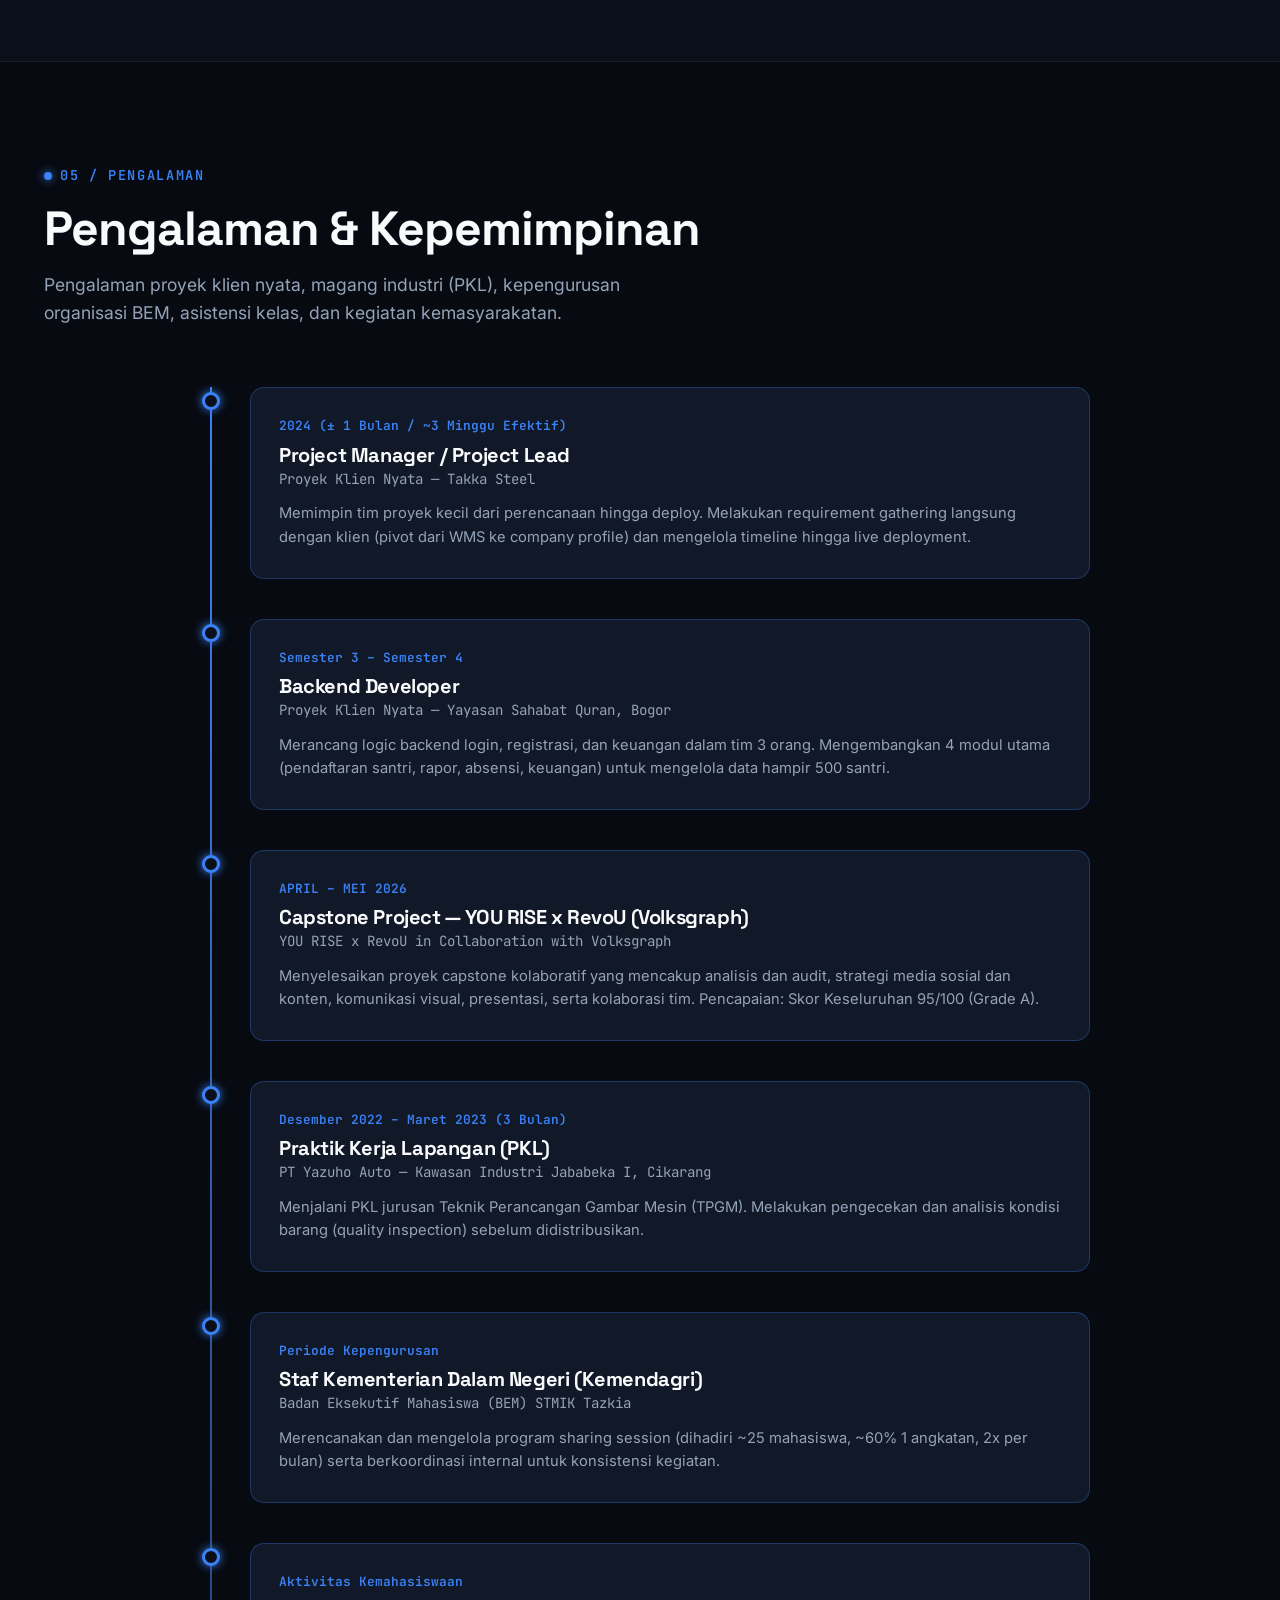
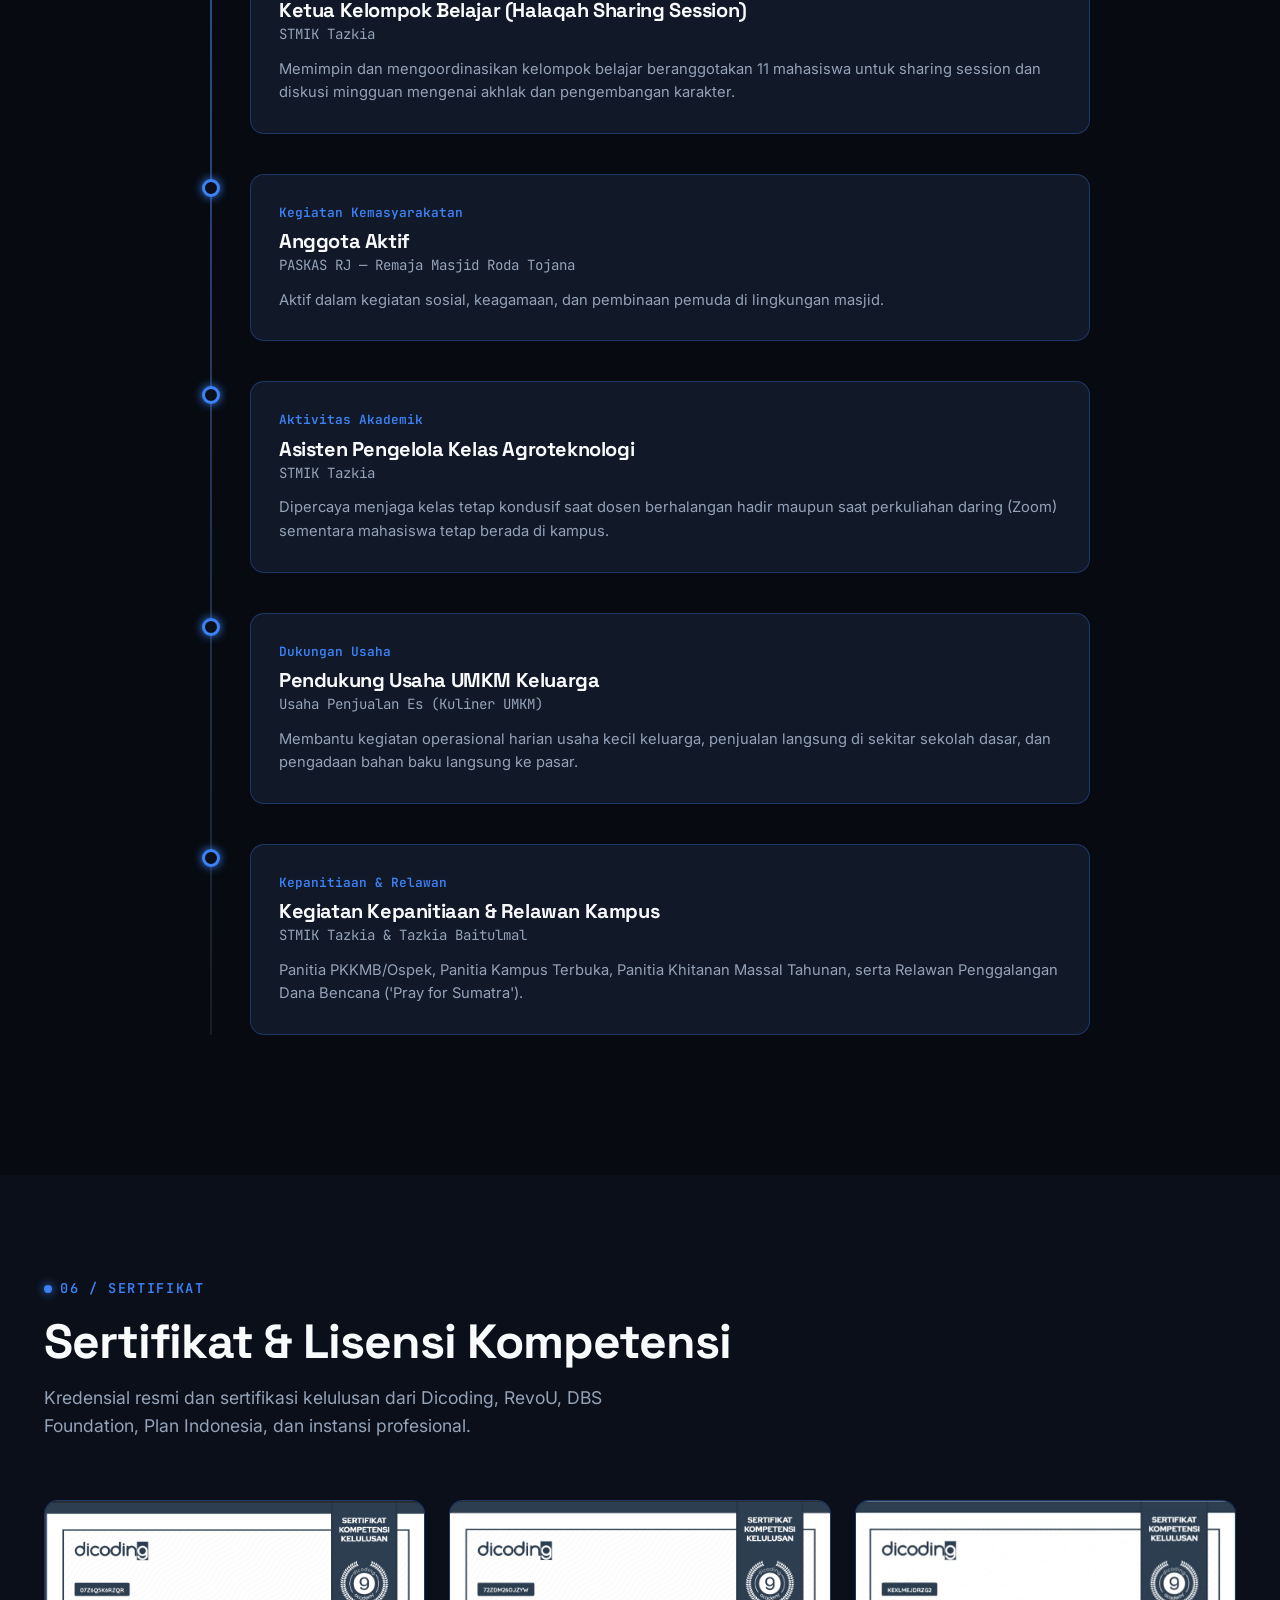
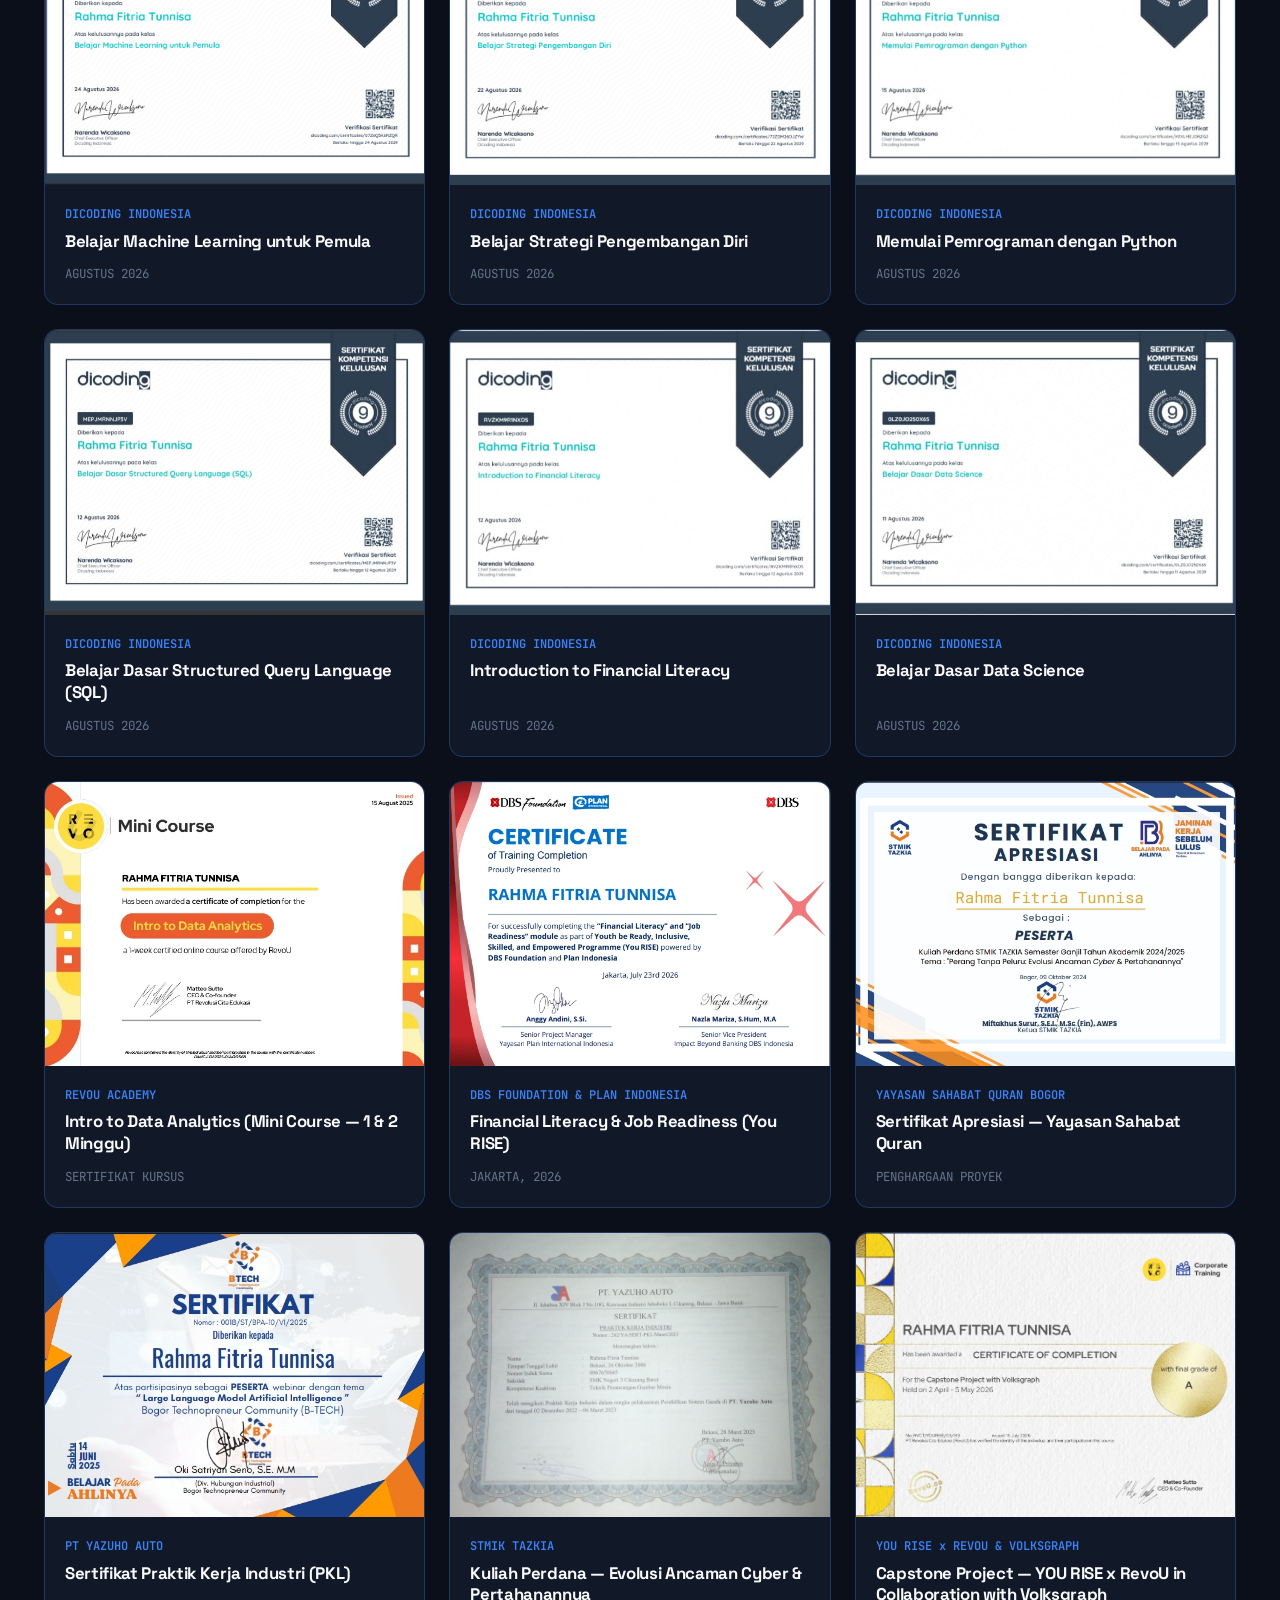
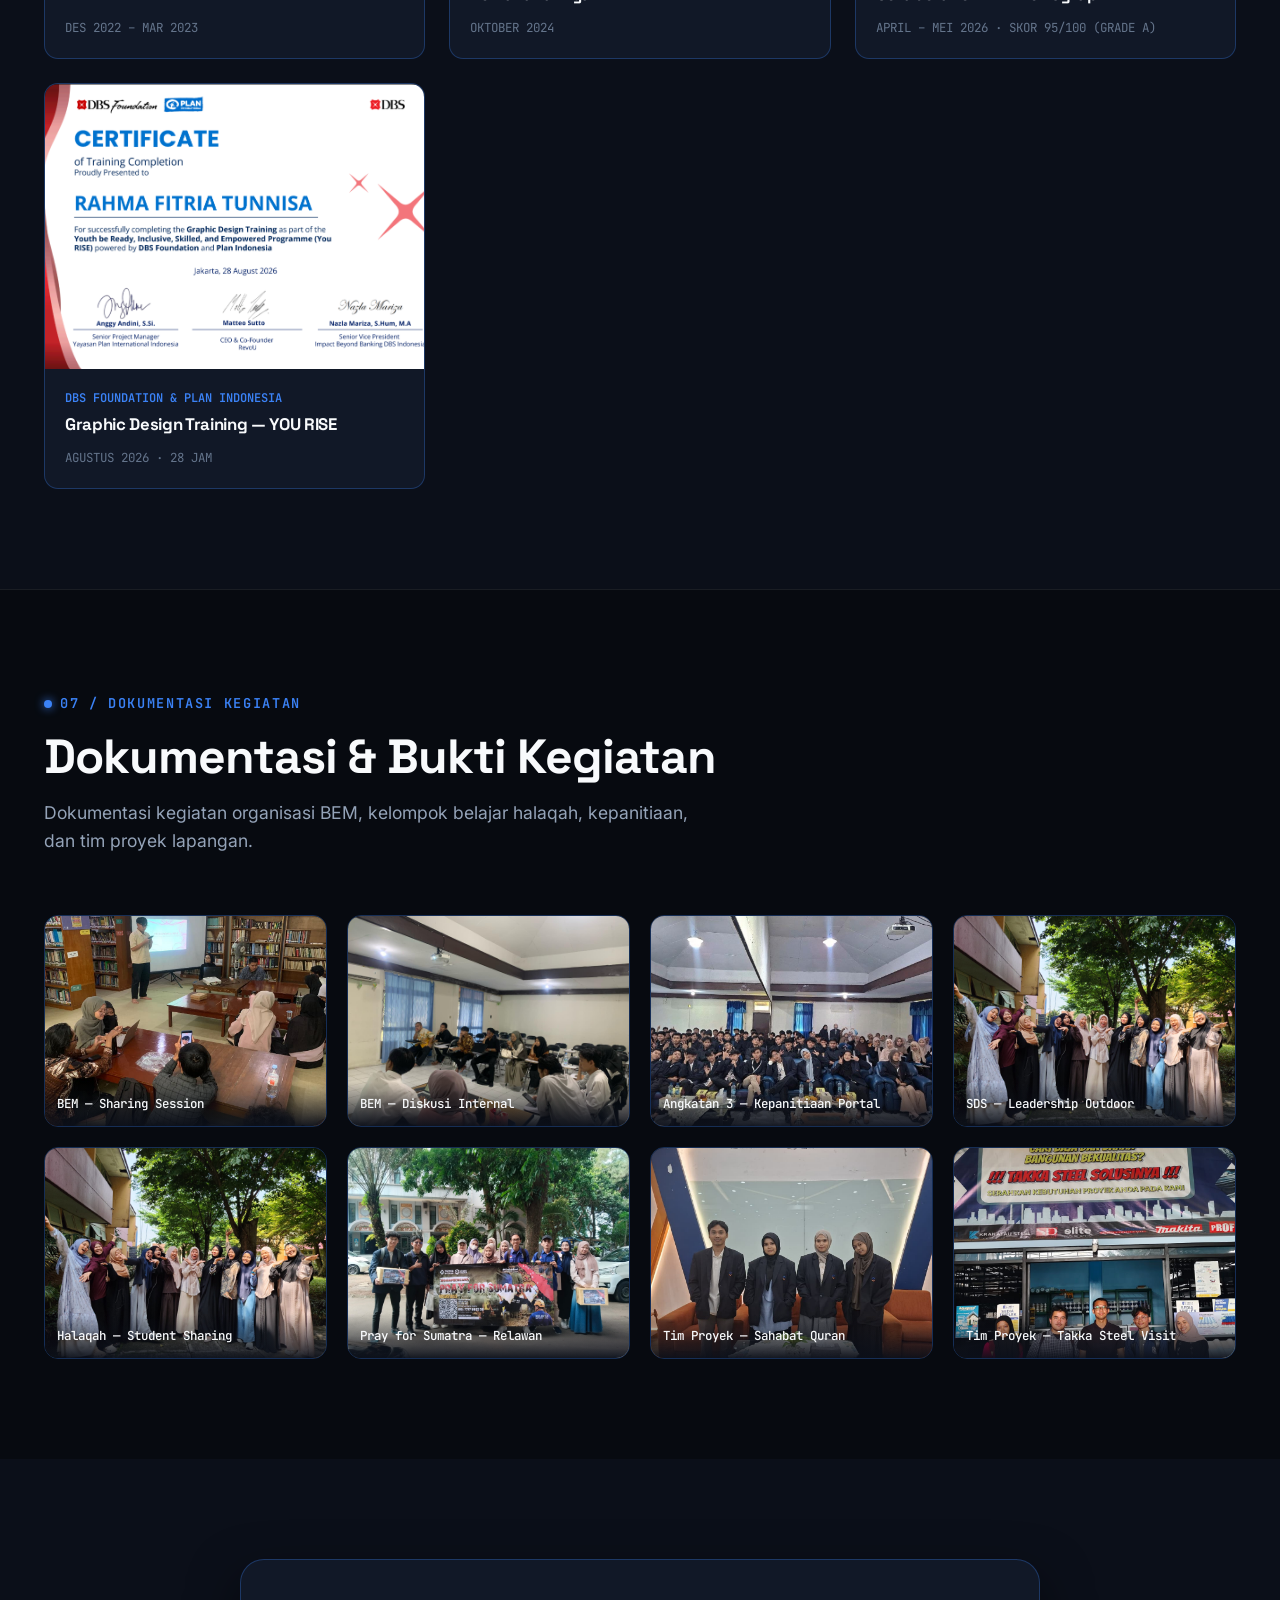
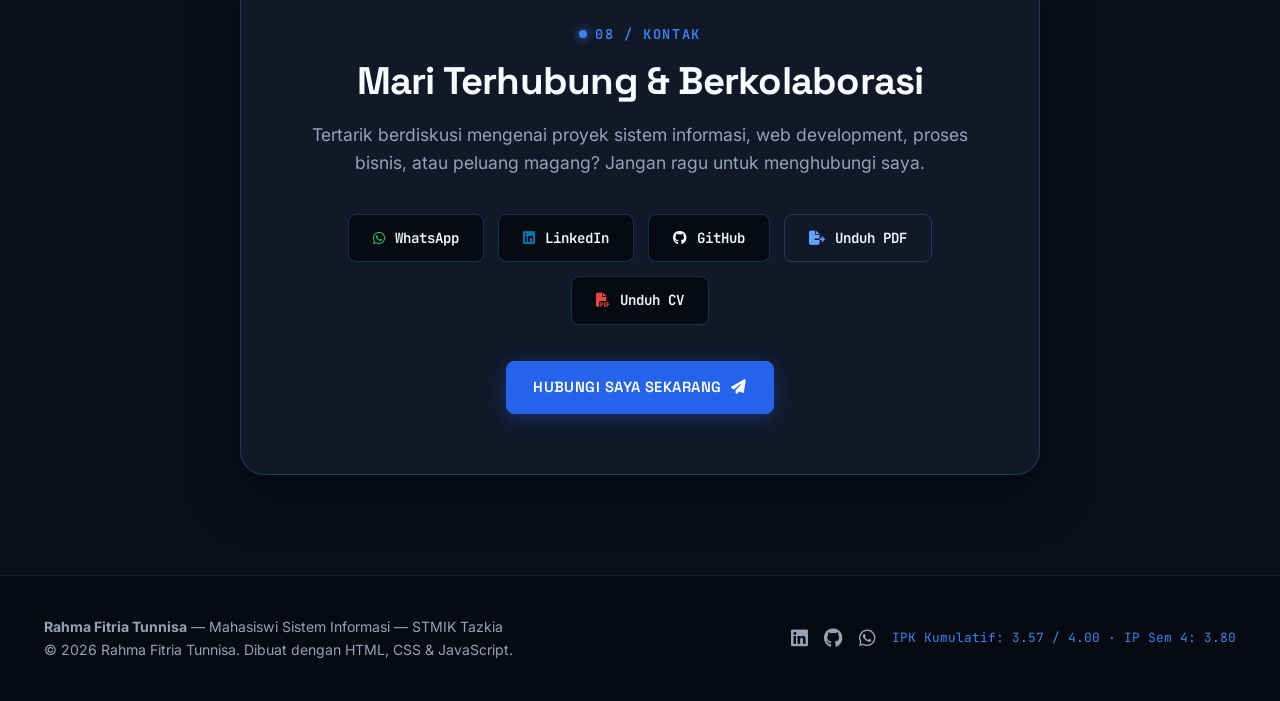
==== commit 304fee85: "sertifikat" ====
--- a/index.html
+++ b/index.html
@@ -522,6 +522,19 @@
             </div>
           </div>
 
+          <!-- Experience Capstone: Capstone Project YOU RISE x RevoU -->
+          <div class="timeline-item reveal">
+            <div class="timeline-marker"></div>
+            <div class="timeline-card">
+              <div class="timeline-date" data-i18n="exp.capstone_date">APRIL – MEI 2026</div>
+              <h3 class="timeline-role" data-i18n="exp.capstone_title">Capstone Project — YOU RISE x RevoU (Volksgraph)</h3>
+              <div class="timeline-company" data-i18n="exp.capstone_org">YOU RISE x RevoU in Collaboration with Volksgraph</div>
+              <p class="timeline-desc" data-i18n="exp.capstone_desc">
+                Menyelesaikan proyek capstone kolaboratif yang mencakup analisis dan audit, strategi media sosial dan konten, komunikasi visual, presentasi, serta kolaborasi tim. Pencapaian: Skor Keseluruhan 95/100 (Grade A).
+              </p>
+            </div>
+          </div>
+
           <!-- Experience 3: PKL PT Yazuho Auto -->
           <div class="timeline-item reveal">
             <div class="timeline-marker"></div>
@@ -869,6 +882,50 @@
                 <h3 class="cert-title" data-i18n="cert11.title">Sertifikat Praktek Kerja Industri (PKL)</h3>
               </div>
               <div class="cert-date" data-i18n="cert11.date">28 MARET 2023</div>
+            </div>
+          </div>
+
+          <!-- Cert 13: Capstone Project - Volksgraph -->
+          <div class="cert-card reveal" 
+               data-lightbox="true" 
+               data-src="assets/certificates/volksgraph.Webp" 
+               data-title="Capstone Project — YOU RISE x RevoU in Collaboration with Volksgraph" 
+               data-category="YOU RISE x REVOU &amp; VOLKSGRAPH" 
+               data-description="Sertifikat Capstone Project program YOU RISE x RevoU bekerja sama dengan Volksgraph (April–Mei 2026). Menyelesaikan proyek capstone mencakup analisis &amp; audit, strategi media sosial &amp; konten, komunikasi visual, presentasi, serta kolaborasi tim. Skor Keseluruhan: 95/100 (Grade A).">
+            <div class="cert-preview">
+              <img src="assets/certificates/volksgraph.Webp" alt="Capstone Project Volksgraph Certificate" loading="lazy" width="400" height="300">
+              <div class="cert-overlay">
+                <span class="cert-overlay-btn"><i class="fas fa-search-plus"></i> <span data-i18n="cert.view_btn">Lihat Sertifikat</span></span>
+              </div>
+            </div>
+            <div class="cert-info">
+              <div>
+                <div class="cert-issuer" data-i18n="cert13.issuer">YOU RISE x REVOU &amp; VOLKSGRAPH</div>
+                <h3 class="cert-title" data-i18n="cert13.title">Capstone Project — YOU RISE x RevoU in Collaboration with Volksgraph</h3>
+              </div>
+              <div class="cert-date" data-i18n="cert13.date">APRIL – MEI 2026 · SKOR 95/100 (GRADE A)</div>
+            </div>
+          </div>
+
+          <!-- Cert 14: Graphic Design Training - YOU RISE -->
+          <div class="cert-card reveal" 
+               data-lightbox="true" 
+               data-src="assets/certificates/GD.Webp" 
+               data-title="Graphic Design Training — YOU RISE" 
+               data-category="DBS FOUNDATION &amp; PLAN INDONESIA" 
+               data-description="Sertifikat Pelatihan Desain Grafis program YOU RISE powered by DBS Foundation &amp; Plan International Indonesia (Agustus 2026). Durasi 28 Jam. Pelatihan mencakup layout, tipografi, ilustrasi vektor, manipulasi foto digital, desain media sosial, packaging mockup, dan capstone project.">
+            <div class="cert-preview">
+              <img src="assets/certificates/GD.Webp" alt="Graphic Design Training YOU RISE Certificate" loading="lazy" width="400" height="300">
+              <div class="cert-overlay">
+                <span class="cert-overlay-btn"><i class="fas fa-search-plus"></i> <span data-i18n="cert.view_btn">Lihat Sertifikat</span></span>
+              </div>
+            </div>
+            <div class="cert-info">
+              <div>
+                <div class="cert-issuer" data-i18n="cert14.issuer">DBS FOUNDATION &amp; PLAN INDONESIA</div>
+                <h3 class="cert-title" data-i18n="cert14.title">Graphic Design Training — YOU RISE</h3>
+              </div>
+              <div class="cert-date" data-i18n="cert14.date">AGUSTUS 2026 · 28 JAM</div>
             </div>
           </div>
 
@@ -990,7 +1047,7 @@
               <i class="fab fa-github"></i>
               <span data-i18n="contact.btn_github">GitHub</span>
             </a>
-            <button type="button" class="contact-chip" id="contact-export-pdf" onclick="window.print()" style="background: transparent; border: 1px solid var(--border-accent); color: var(--text-light); cursor: pointer;">
+            <button type="button" class="contact-chip" id="contact-export-pdf" style="background: transparent; border: 1px solid var(--border-accent); color: var(--text-light); cursor: pointer;">
               <i class="fas fa-file-export" style="color: #60a5fa;"></i>
               <span data-i18n="contact.btn_export_pdf">Unduh PDF</span>
             </button>
@@ -1078,7 +1135,7 @@
   </script>
 
   <!-- SEPARATE PRINT-ONLY PRESENTATION DECK (Hidden on screen, active ONLY during window.print()) -->
-  <div id="print-deck" class="print-deck">
+  <div id="print-deck" class="print-deck" style="display:none;">
 
     <!-- SLIDE 01: COVER WITH PROFILE PHOTO -->
     <section class="pdf-slide theme-index-pdf">
@@ -1264,21 +1321,6 @@
         <span>Foundation Management System</span>
       </div>
     </section>
-              <li>Katalog produk baja interaktif dengan spesifikasi teknis lengkap</li>
-              <li>Desain visual industrial modern dengan performa akses tinggi</li>
-              <li>Integrasi saluran komunikasi langsung ke WhatsApp sales</li>
-            </ul>
-          </div>
-          <div class="case-img-box">
-            <img src="assets/projects/takka-steel/Cuplikan layar 2026-08-11 130742.WebP" alt="Takka Steel Preview">
-          </div>
-        </div>
-      </div>
-      <div class="slide-footer-bar">
-        <span>Slide 05 / 10 — Project 02: Takka Steel</span>
-        <span>Company Profile &amp; Catalog</span>
-      </div>
-    </section>
 
     <!-- SLIDE 06: PROJECT 03 - SERTIFIKAT KILAT -->
     <section class="pdf-slide theme-index-pdf">
@@ -1357,50 +1399,50 @@
         <span class="slide-tag">07 / SERTIFIKASI KOMPETENSI</span>
         <span class="slide-author-badge">RAHMA FITRIA TUNNISA</span>
       </div>
-      <h2 class="slide-title">Sertifikasi Data Analytics, Programming &amp; Soft Skills</h2>
+      <h2 class="slide-title">Sertifikasi Capstone, Desain, Data &amp; Programming</h2>
       <div class="slide-content-body">
         <div class="slide-cert-grid-3x2">
           <div class="slide-cert-card-sm">
             <div class="cert-img-container">
+              <img src="assets/certificates/volksgraph.Webp" alt="Capstone Project Volksgraph">
+            </div>
+            <h4 data-i18n="cert13.title">Capstone Volksgraph</h4>
+            <p>YOU RISE x RevoU &bull; Skor 95/100</p>
+          </div>
+          <div class="slide-cert-card-sm">
+            <div class="cert-img-container">
+              <img src="assets/certificates/GD.Webp" alt="Graphic Design YOU RISE">
+            </div>
+            <h4 data-i18n="cert14.title">Graphic Design Training</h4>
+            <p>DBS Foundation &bull; 28 Jam</p>
+          </div>
+          <div class="slide-cert-card-sm">
+            <div class="cert-img-container">
               <img src="assets/certificates/ml.Webp" alt="Dicoding Machine Learning">
             </div>
             <h4 data-i18n="cert1.title">Belajar Machine Learning</h4>
-            <p>Dicoding Indonesia &bull; 2024</p>
+            <p>Dicoding Indonesia &bull; 2026</p>
           </div>
           <div class="slide-cert-card-sm">
             <div class="cert-img-container">
               <img src="assets/certificates/revou.WebP" alt="RevoU Academy">
             </div>
-            <h4 data-i18n="cert5.title">Data Analytics Course</h4>
-            <p>RevoU Academy &bull; 2024</p>
+            <h4 data-i18n="cert7.title">Data Analytics Course</h4>
+            <p>RevoU Academy &bull; 2025</p>
           </div>
           <div class="slide-cert-card-sm">
             <div class="cert-img-container">
               <img src="assets/certificates/dbs.WebP" alt="DBS Foundation">
             </div>
-            <h4 data-i18n="cert6.title">Financial Literacy</h4>
-            <p>DBS Foundation &bull; 2024</p>
+            <h4 data-i18n="cert8.title">Financial Literacy</h4>
+            <p>DBS Foundation &bull; 2026</p>
           </div>
           <div class="slide-cert-card-sm">
             <div class="cert-img-container">
               <img src="assets/certificates/sql.WebP" alt="Dicoding SQL">
             </div>
             <h4 data-i18n="cert4.title">Belajar Dasar SQL</h4>
-            <p>Dicoding Indonesia &bull; 2024</p>
-          </div>
-          <div class="slide-cert-card-sm">
-            <div class="cert-img-container">
-              <img src="assets/certificates/pyton.WebP" alt="Dicoding Python">
-            </div>
-            <h4 data-i18n="cert3.title">Memulai Python</h4>
-            <p>Dicoding Indonesia &bull; 2024</p>
-          </div>
-          <div class="slide-cert-card-sm">
-            <div class="cert-img-container">
-              <img src="assets/certificates/pengembang.WebP" alt="Dicoding Soft Skills">
-            </div>
-            <h4 data-i18n="cert2.title">Pengembangan Diri</h4>
-            <p>Dicoding Indonesia &bull; 2024</p>
+            <p>Dicoding Indonesia &bull; 2026</p>
           </div>
         </div>
       </div>
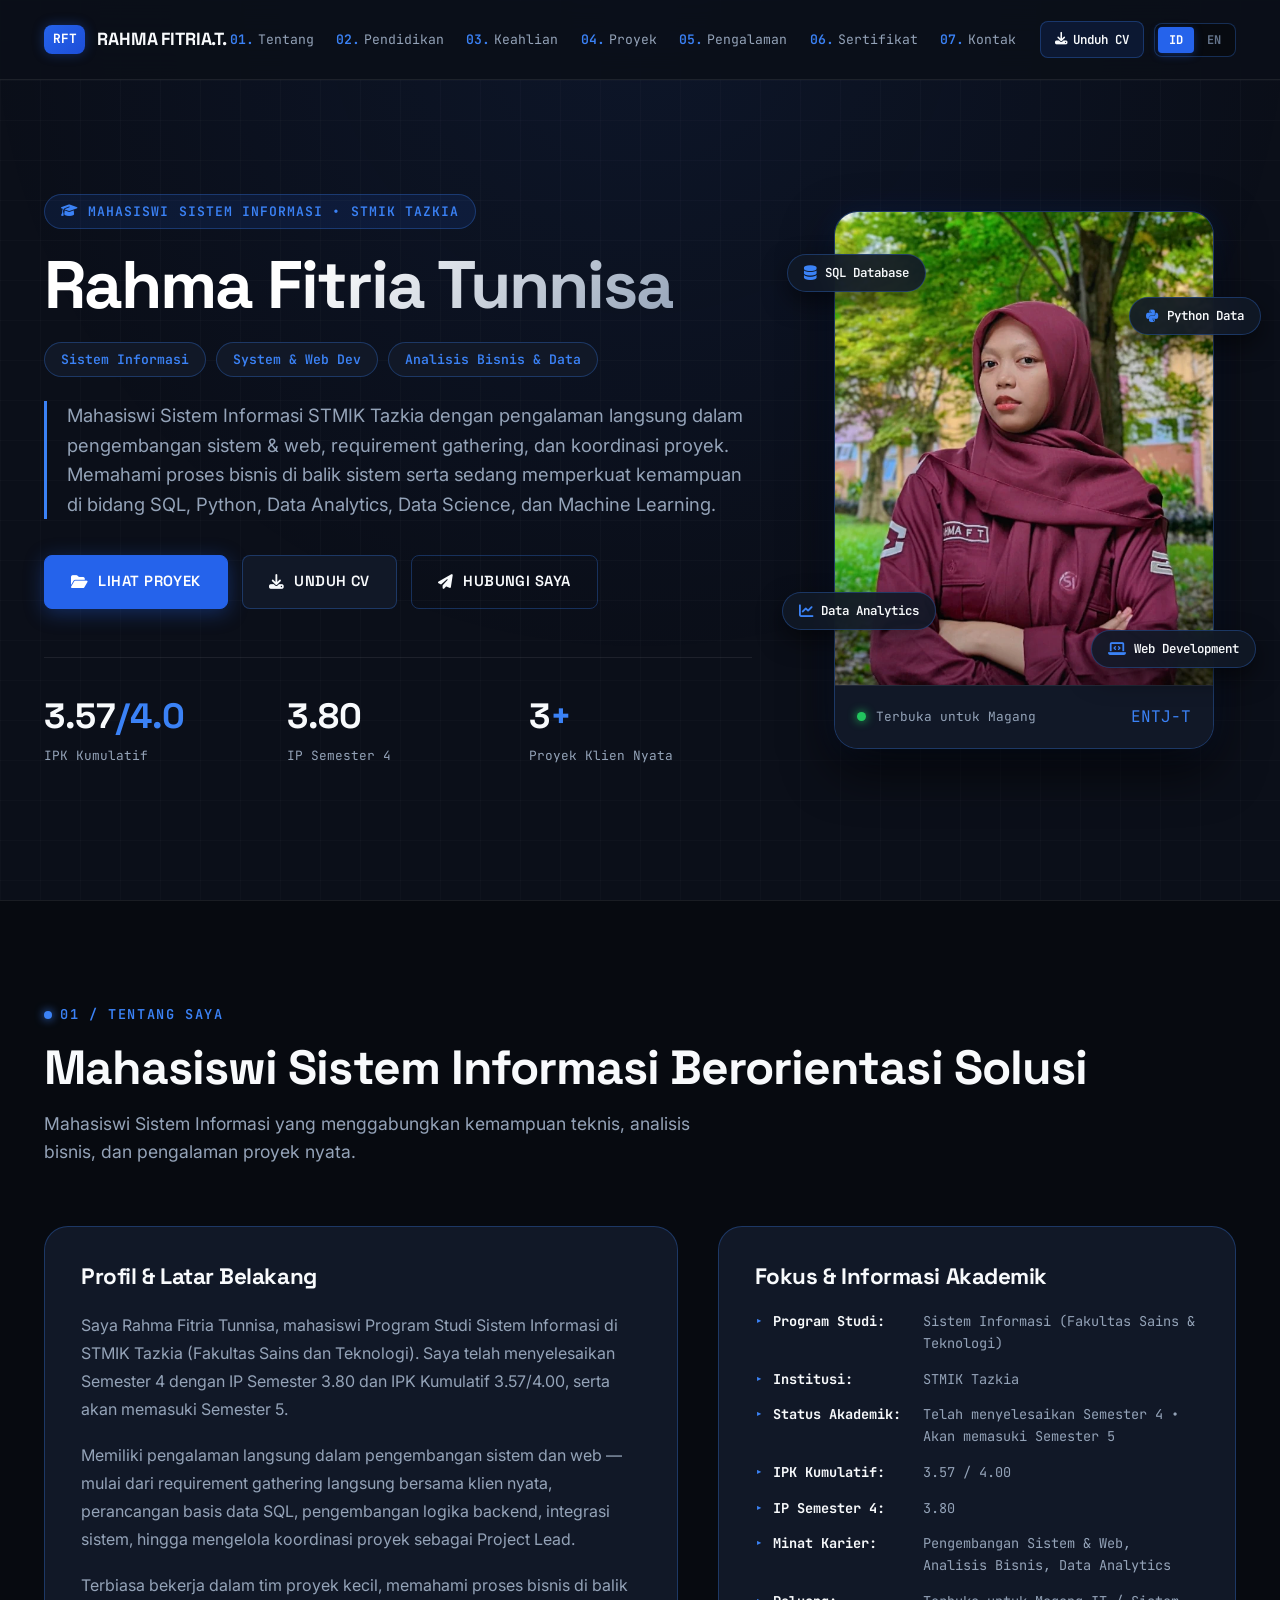
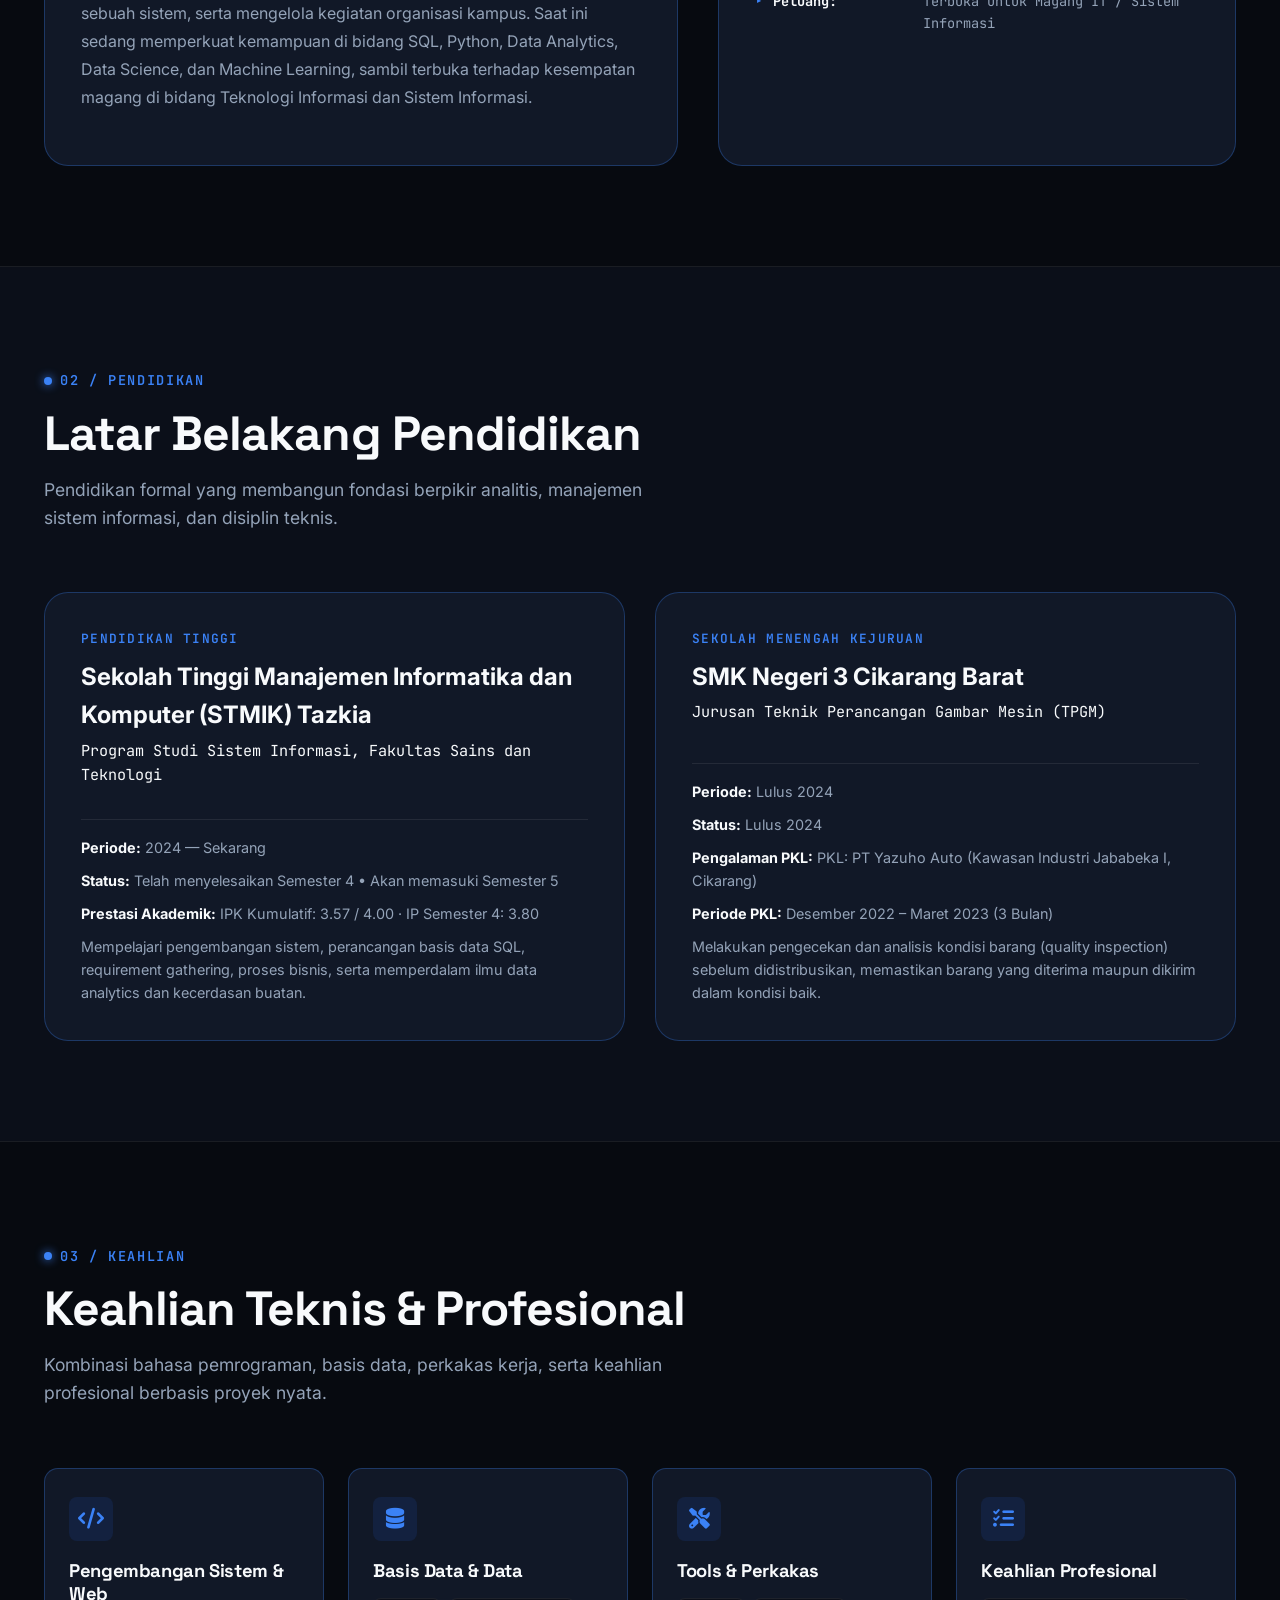
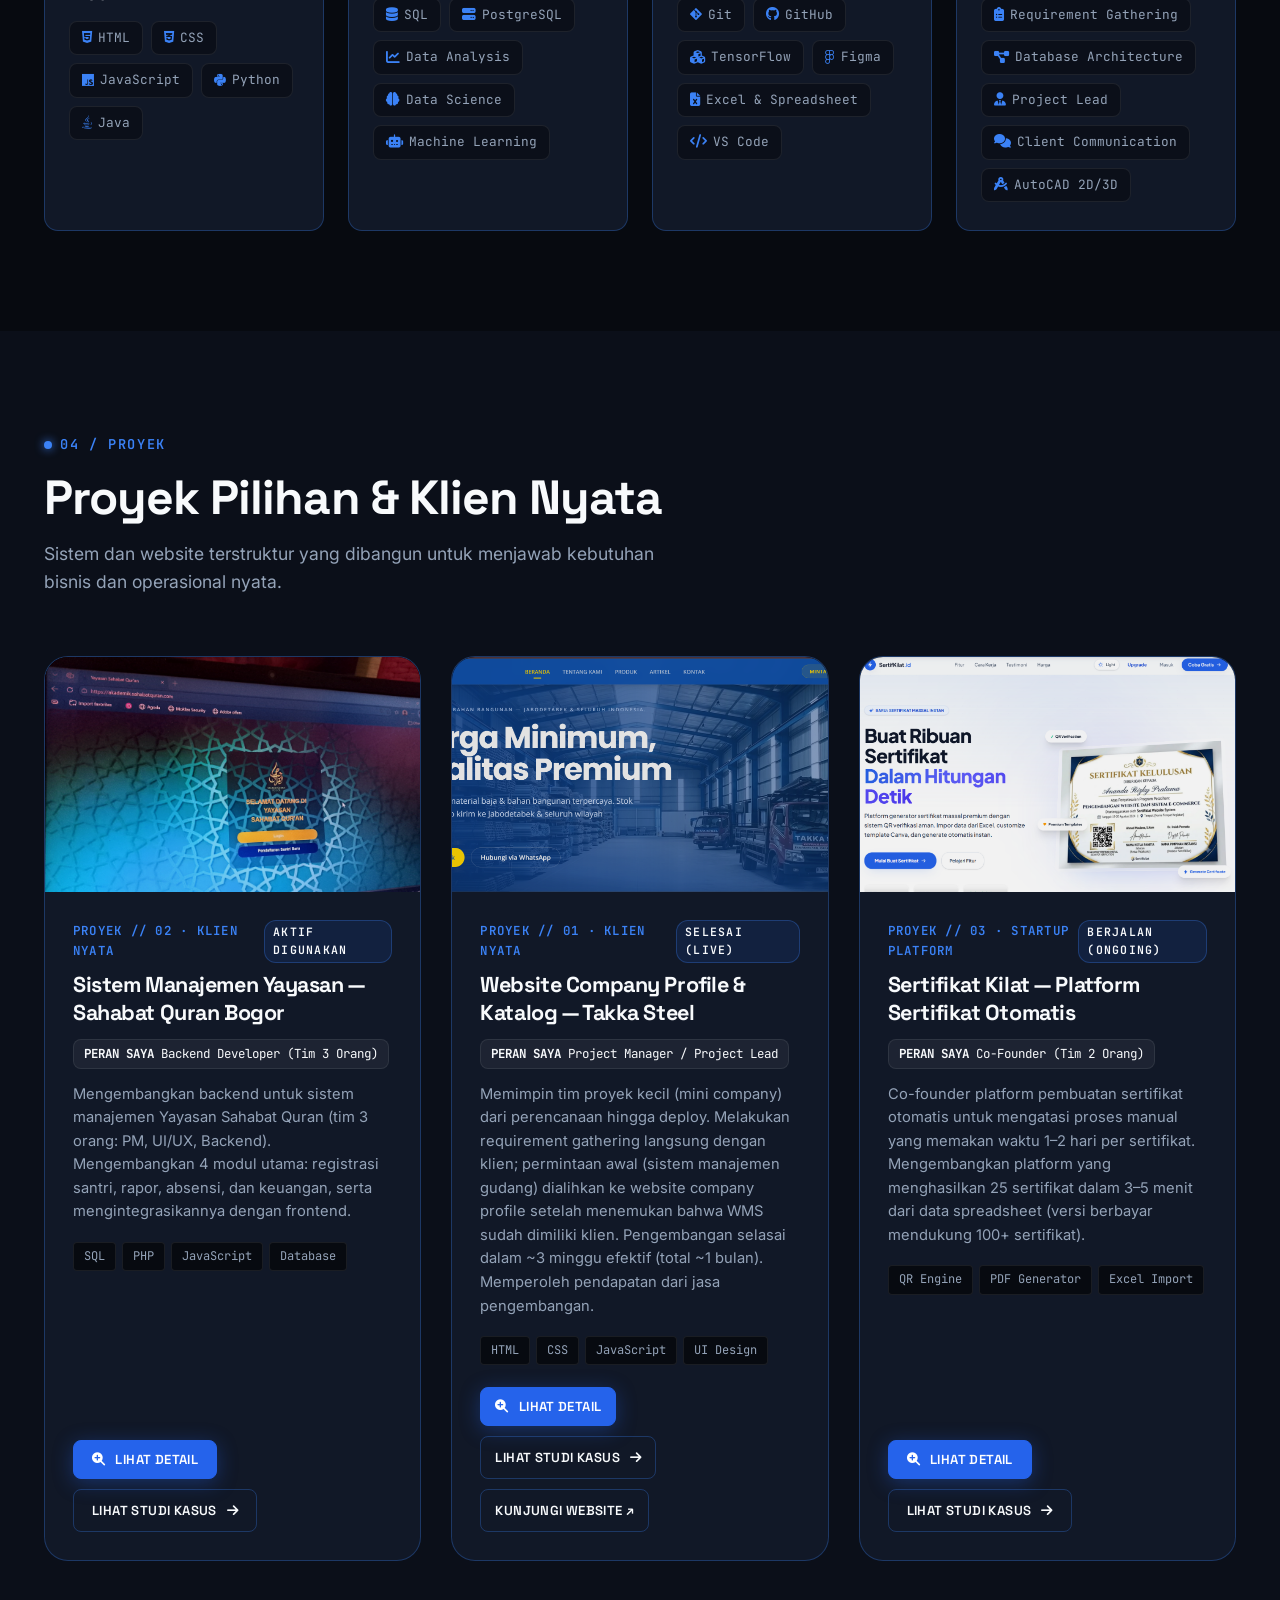
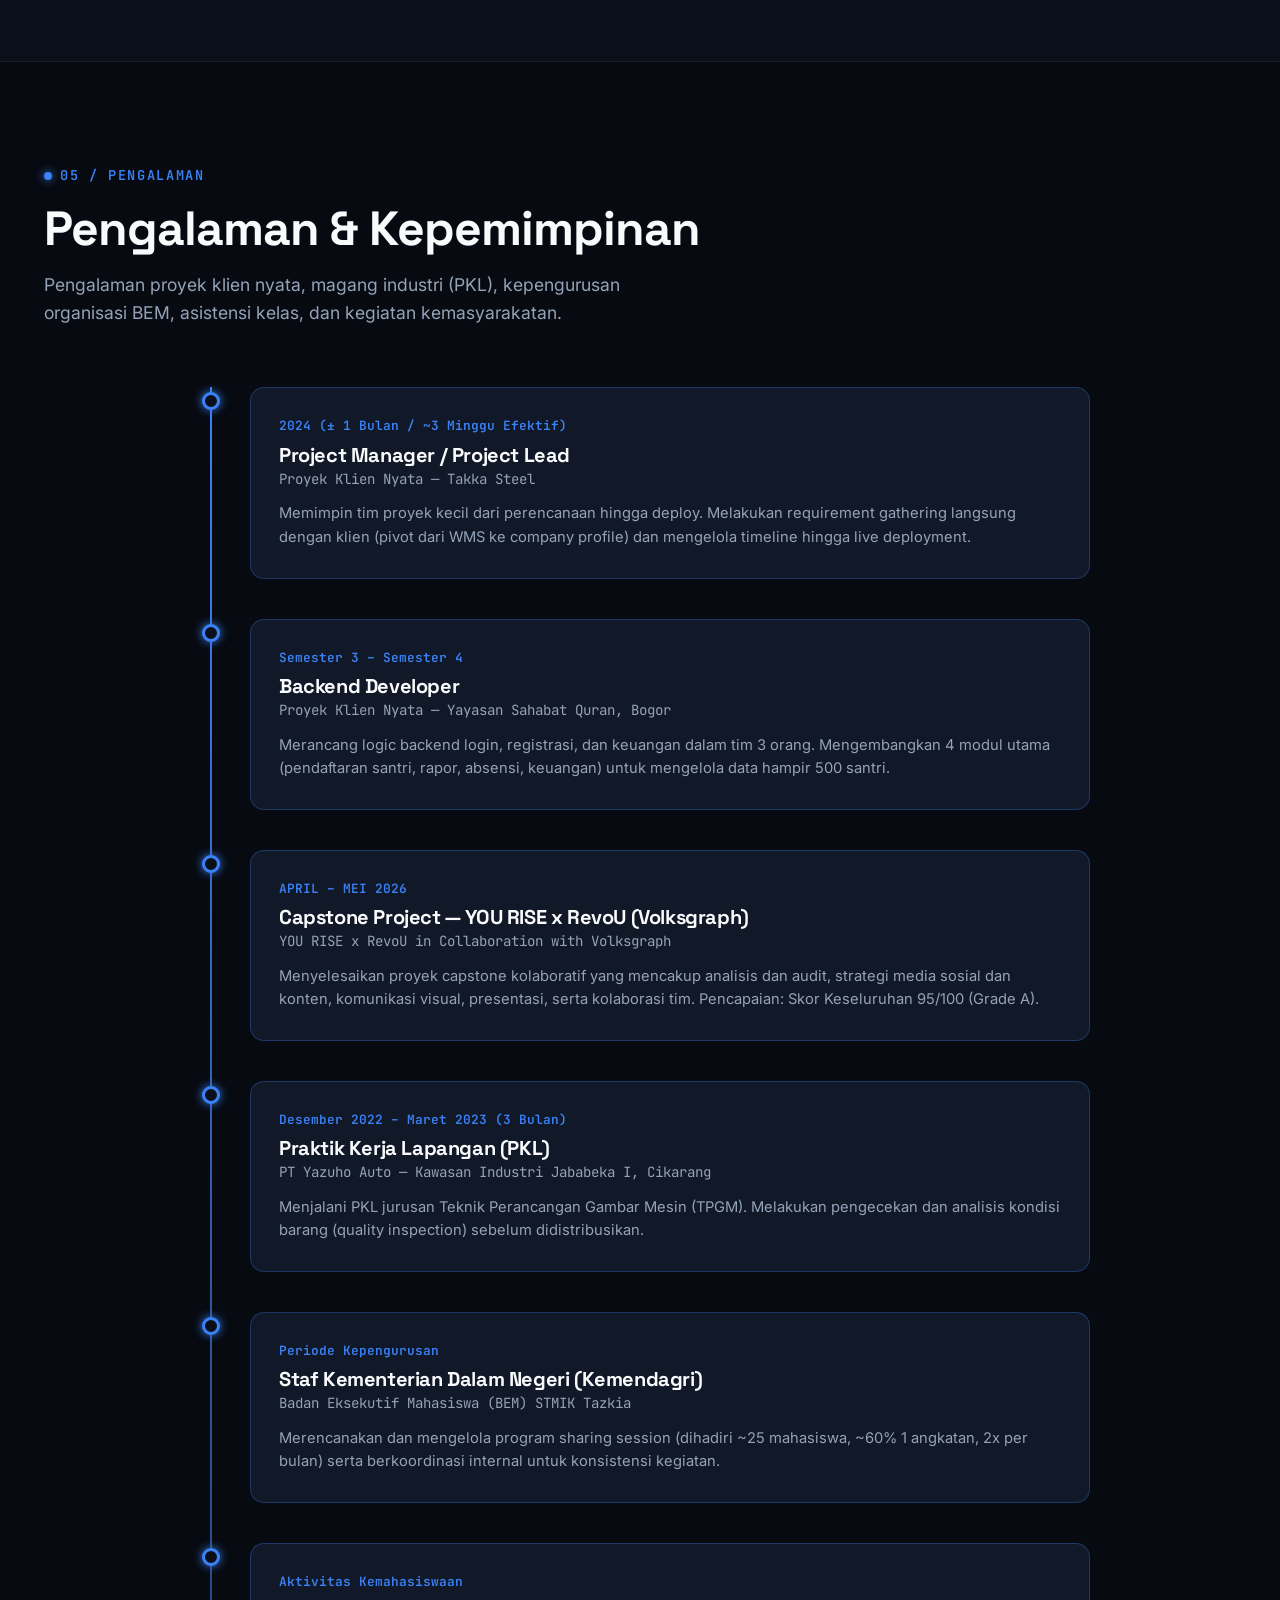
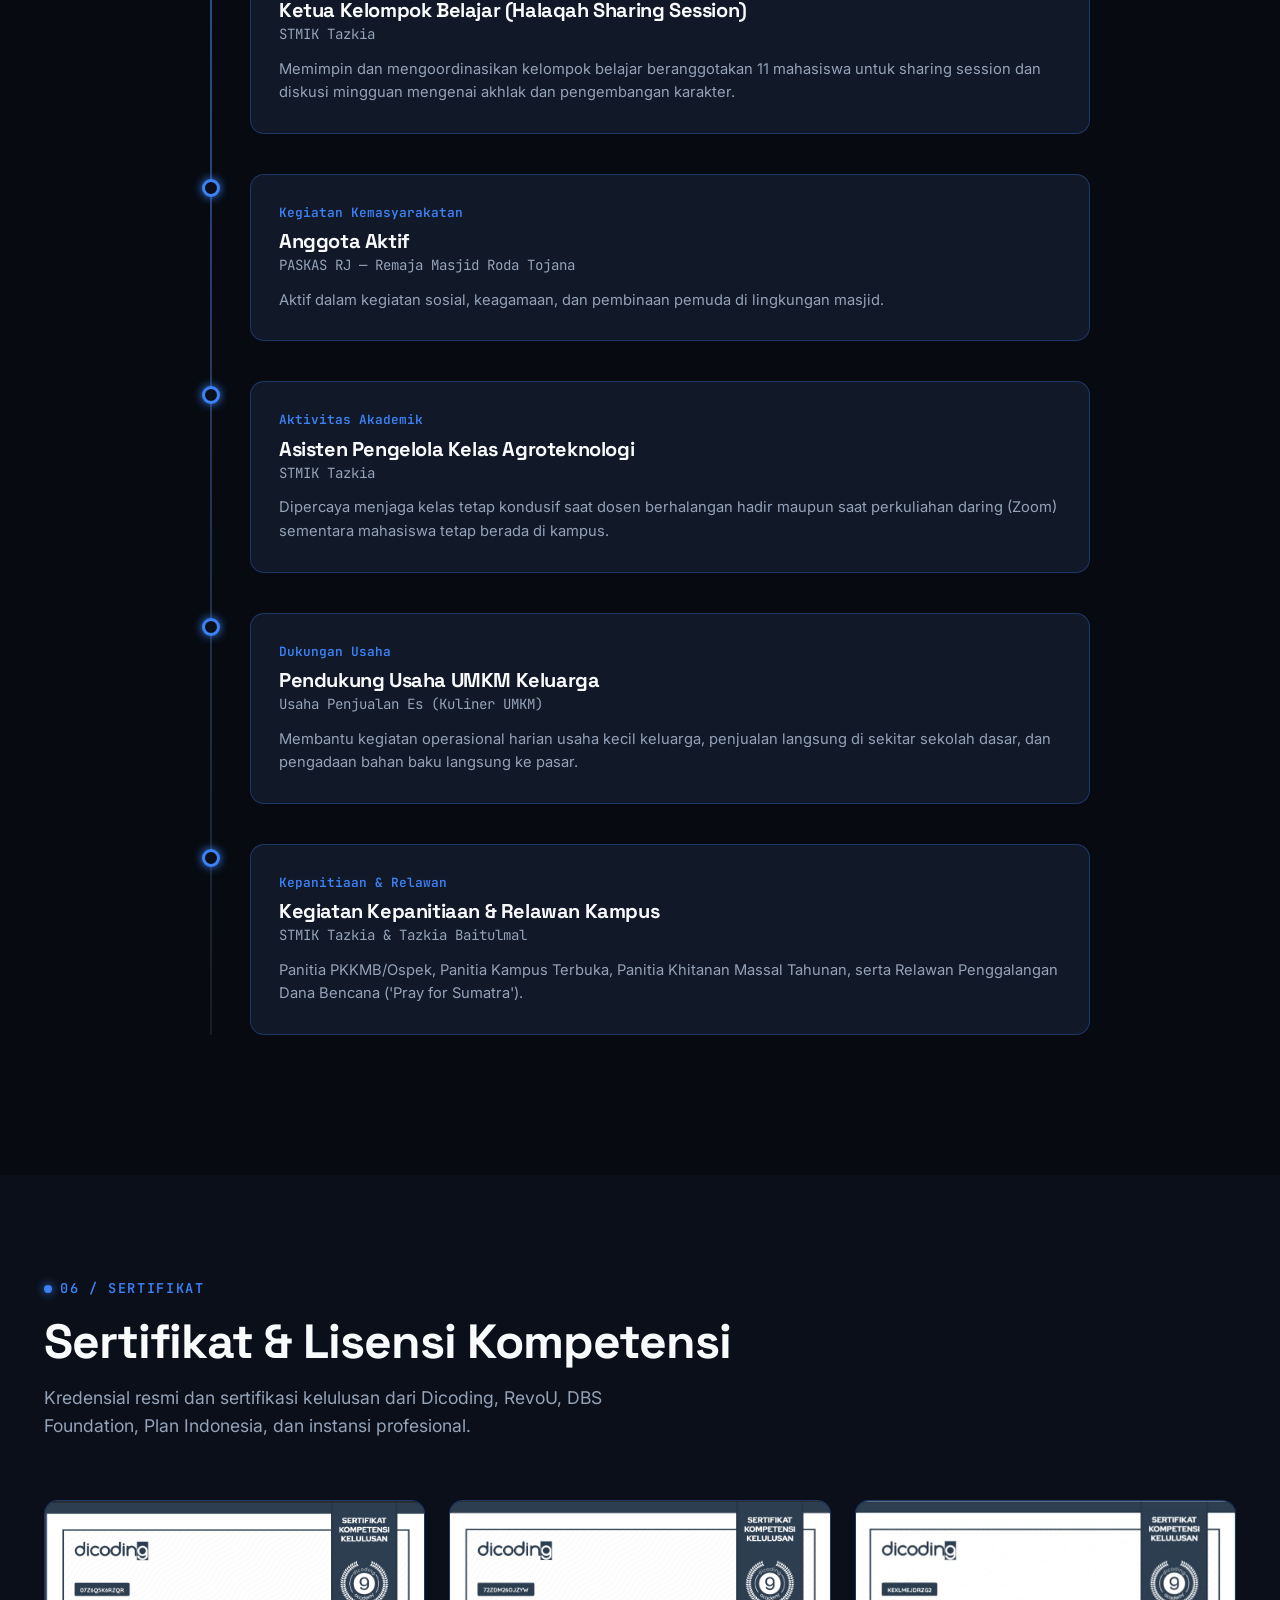
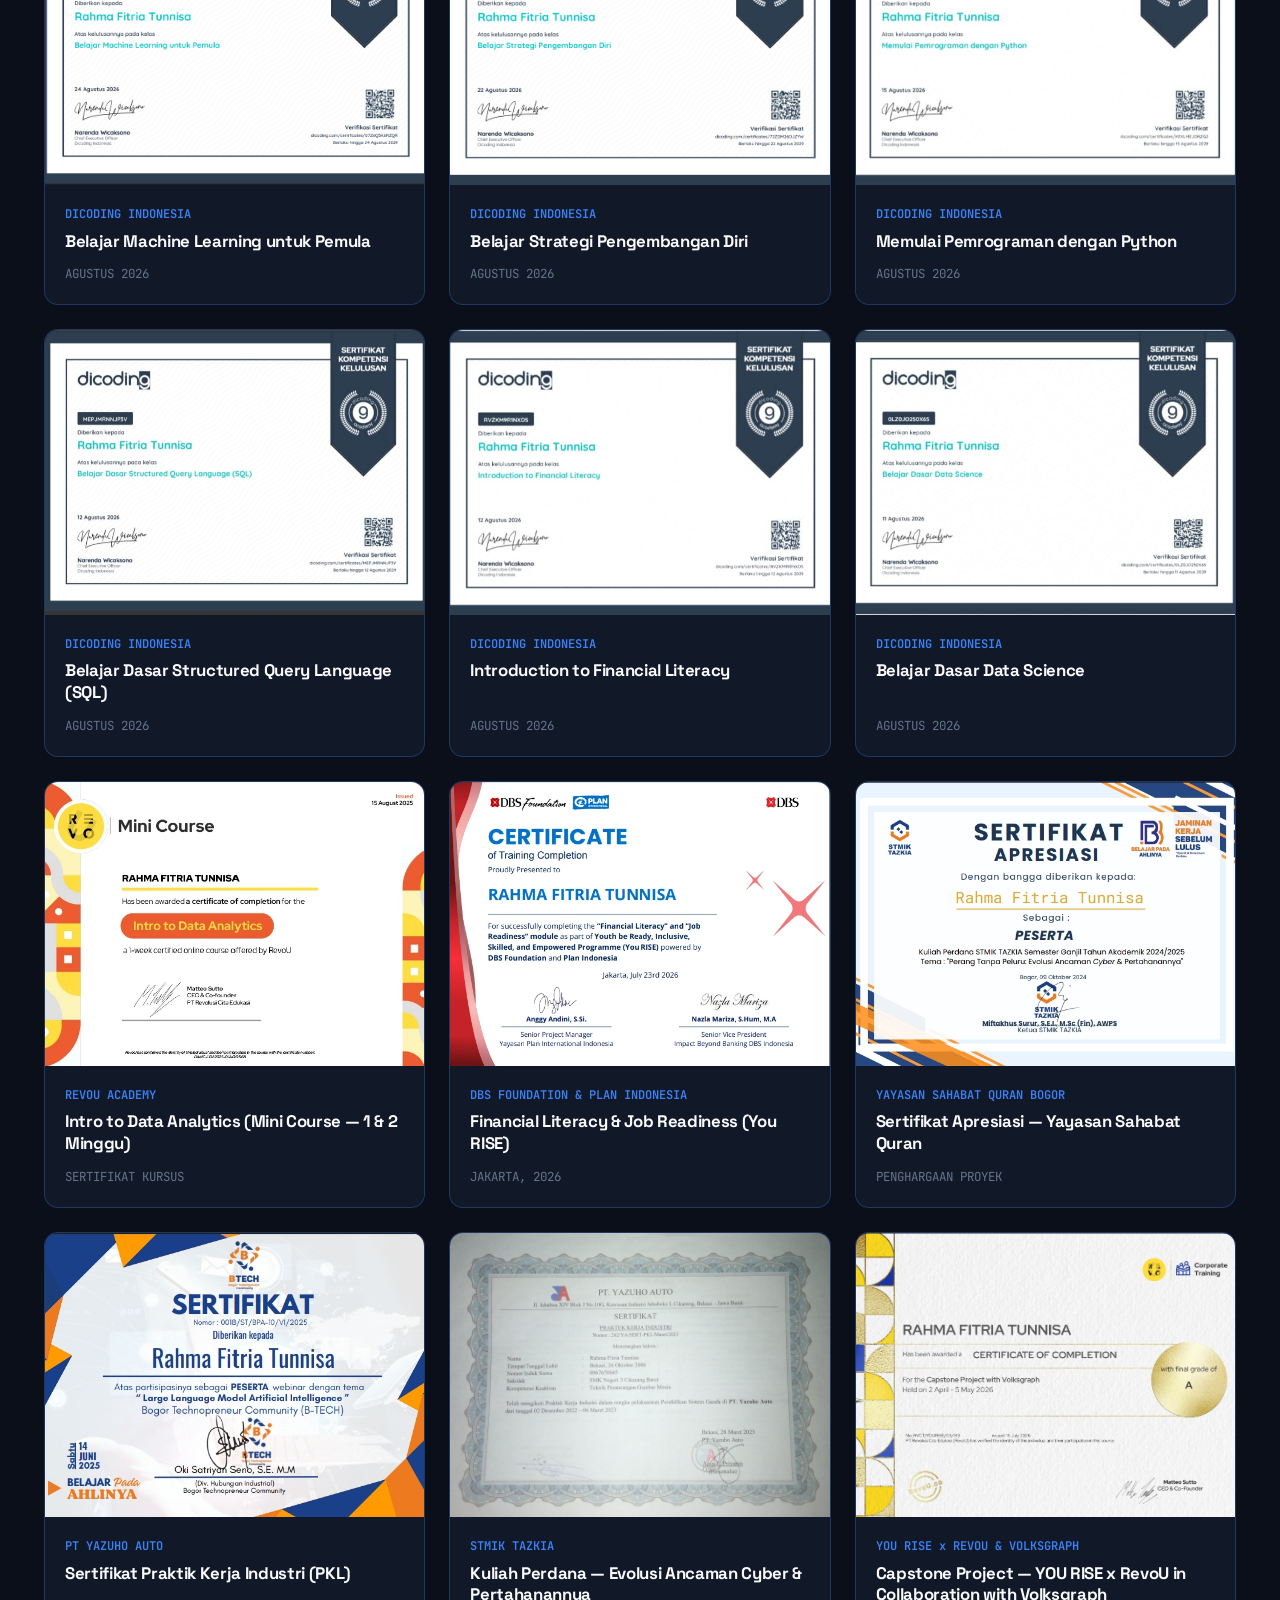
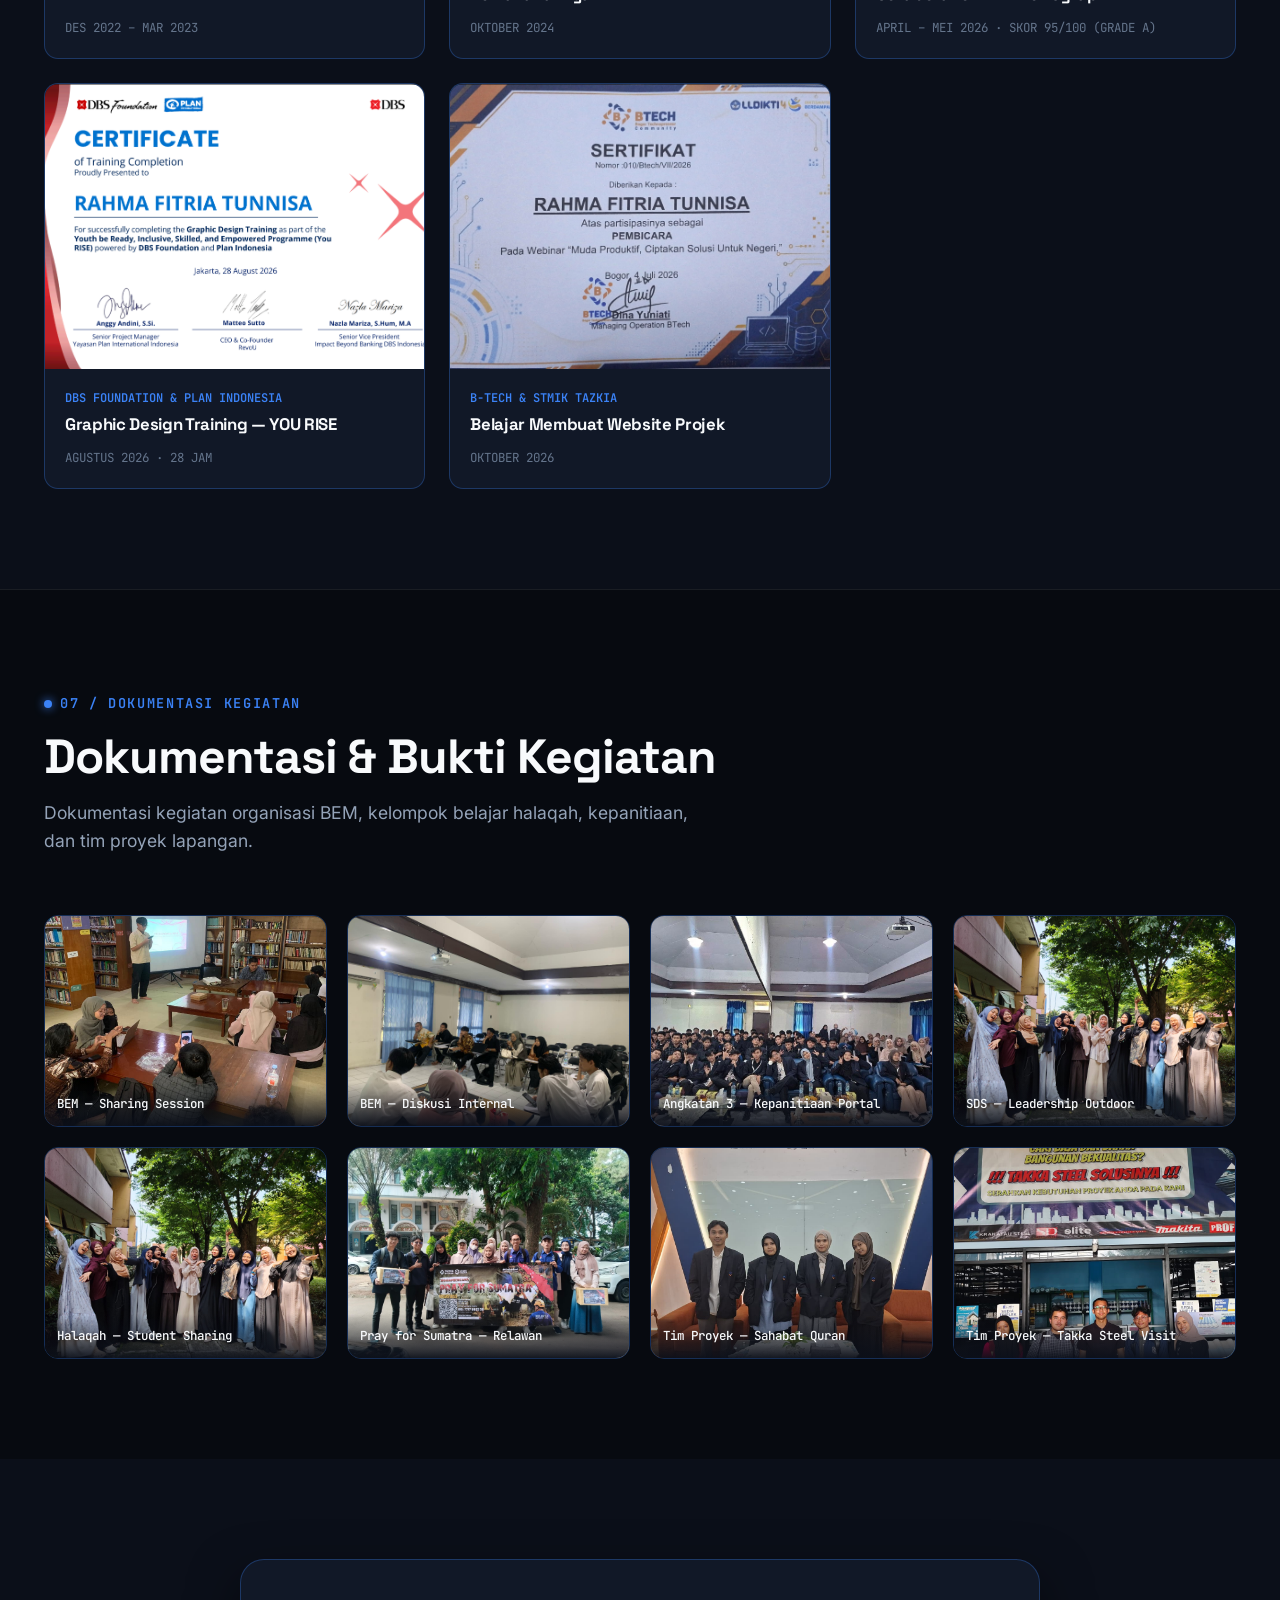
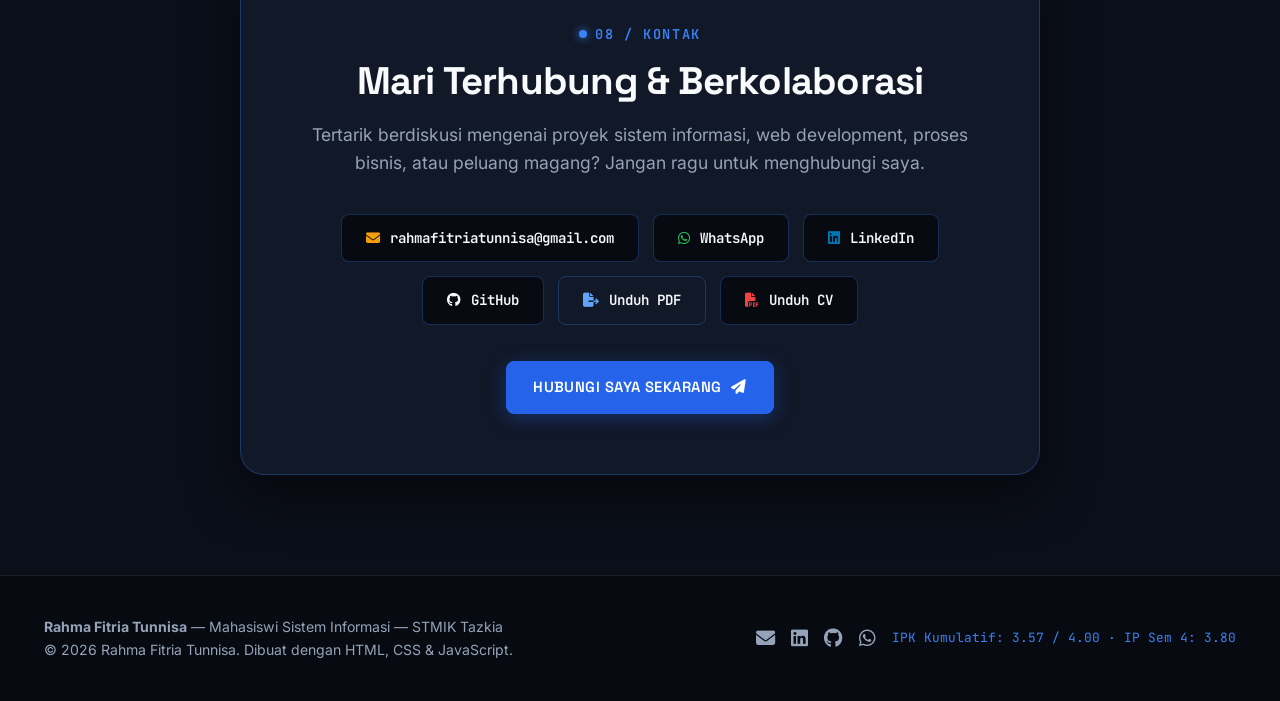
==== commit 80f37735: "penambahan sertifikat & email" ====
--- a/index.html
+++ b/index.html
@@ -46,7 +46,7 @@
 
         <!-- Header Actions: Single CV button (Unduh CV) & Language Switcher -->
         <div class="header-actions">
-          <a href="assets/cv/Rahma-Fitria-Tunnisa-CV.pdf" download class="nav-cv-btn" id="nav-cv-download">
+          <a href="assets/cv/CV_ATS_ID_Rahma_Fitria_Tunnisa.pdf" download class="nav-cv-btn" id="nav-cv-download">
             <i class="fas fa-download"></i> <span data-i18n="nav.cv_download">Unduh CV</span>
           </a>
 
@@ -97,7 +97,7 @@
                 <i class="fas fa-folder-open"></i>
                 <span data-i18n="hero.btn_projects">Lihat Proyek</span>
               </a>
-              <a href="assets/cv/Rahma-Fitria-Tunnisa-CV.pdf" download class="btn btn-secondary" id="hero-btn-cv-download">
+              <a href="assets/cv/CV_ATS_ID_Rahma_Fitria_Tunnisa.pdf" download class="btn btn-secondary" id="hero-btn-cv-download">
                 <i class="fas fa-download"></i>
                 <span data-i18n="hero.btn_cv_download">Unduh CV</span>
               </a>
@@ -929,6 +929,28 @@
             </div>
           </div>
 
+          <!-- Cert 15: Belajar Membuat Website Projek - B-TECH & STMIK Tazkia -->
+          <div class="cert-card reveal" 
+               data-lightbox="true" 
+               data-src="assets/certificates/webprojek.png" 
+               data-title="Belajar Membuat Website Projek" 
+               data-category="BOGOR TECHNOPRENEUR COMMUNITY (B-TECH) &amp; STMIK TAZKIA" 
+               data-description="Sertifikat kelulusan workshop Belajar Membuat Website Projek diselenggarakan oleh B-TECH bekerja sama dengan STMIK Tazkia (Oktober 2026).">
+            <div class="cert-preview">
+              <img src="assets/certificates/webprojek.png" alt="B-TECH Web Project Certificate" loading="lazy" width="400" height="300">
+              <div class="cert-overlay">
+                <span class="cert-overlay-btn"><i class="fas fa-search-plus"></i> <span data-i18n="cert.view_btn">Lihat Sertifikat</span></span>
+              </div>
+            </div>
+            <div class="cert-info">
+              <div>
+                <div class="cert-issuer" data-i18n="cert15.issuer">B-TECH &amp; STMIK TAZKIA</div>
+                <h3 class="cert-title" data-i18n="cert15.title">Belajar Membuat Website Projek</h3>
+              </div>
+              <div class="cert-date" data-i18n="cert15.date">OKTOBER 2026</div>
+            </div>
+          </div>
+
         </div>
 
       </div>
@@ -1035,6 +1057,10 @@
           </p>
 
           <div class="contact-links-grid">
+            <a href="mailto:rahmafitriatunnisa@gmail.com" class="contact-chip" id="contact-email">
+              <i class="fas fa-envelope" style="color: #f59e0b;"></i>
+              <span data-i18n="contact.btn_email">rahmafitriatunnisa@gmail.com</span>
+            </a>
             <a href="https://wa.link/4pl1ji" target="_blank" rel="noopener noreferrer" class="contact-chip" id="contact-whatsapp">
               <i class="fab fa-whatsapp" style="color: #22c55e;"></i>
               <span data-i18n="contact.btn_whatsapp">WhatsApp</span>
@@ -1051,7 +1077,7 @@
               <i class="fas fa-file-export" style="color: #60a5fa;"></i>
               <span data-i18n="contact.btn_export_pdf">Unduh PDF</span>
             </button>
-            <a href="assets/cv/Rahma-Fitria-Tunnisa-CV.pdf" download class="contact-chip" id="contact-cv-download">
+            <a href="assets/cv/CV_ATS_ID_Rahma_Fitria_Tunnisa.pdf" download class="contact-chip" id="contact-cv-download">
               <i class="fas fa-file-pdf" style="color: #ef4444;"></i>
               <span data-i18n="contact.btn_cv_download">Unduh CV</span>
             </a>
@@ -1084,6 +1110,7 @@
         <span data-i18n="footer.copyright">© 2026 Rahma Fitria Tunnisa. Dibuat dengan HTML, CSS &amp; JavaScript.</span>
       </div>
       <div style="display: flex; gap: 16px; align-items: center;">
+        <a href="mailto:rahmafitriatunnisa@gmail.com" aria-label="Email"><i class="fas fa-envelope"></i></a>
         <a href="https://www.linkedin.com/in/rahma-fitria-tunnisa-91470b333/" target="_blank" rel="noopener noreferrer" aria-label="LinkedIn"><i class="fab fa-linkedin"></i></a>
         <a href="https://github.com/nisa262006" target="_blank" rel="noopener noreferrer" aria-label="GitHub"><i class="fab fa-github"></i></a>
         <a href="https://wa.link/4pl1ji" target="_blank" rel="noopener noreferrer" aria-label="WhatsApp"><i class="fab fa-whatsapp"></i></a>
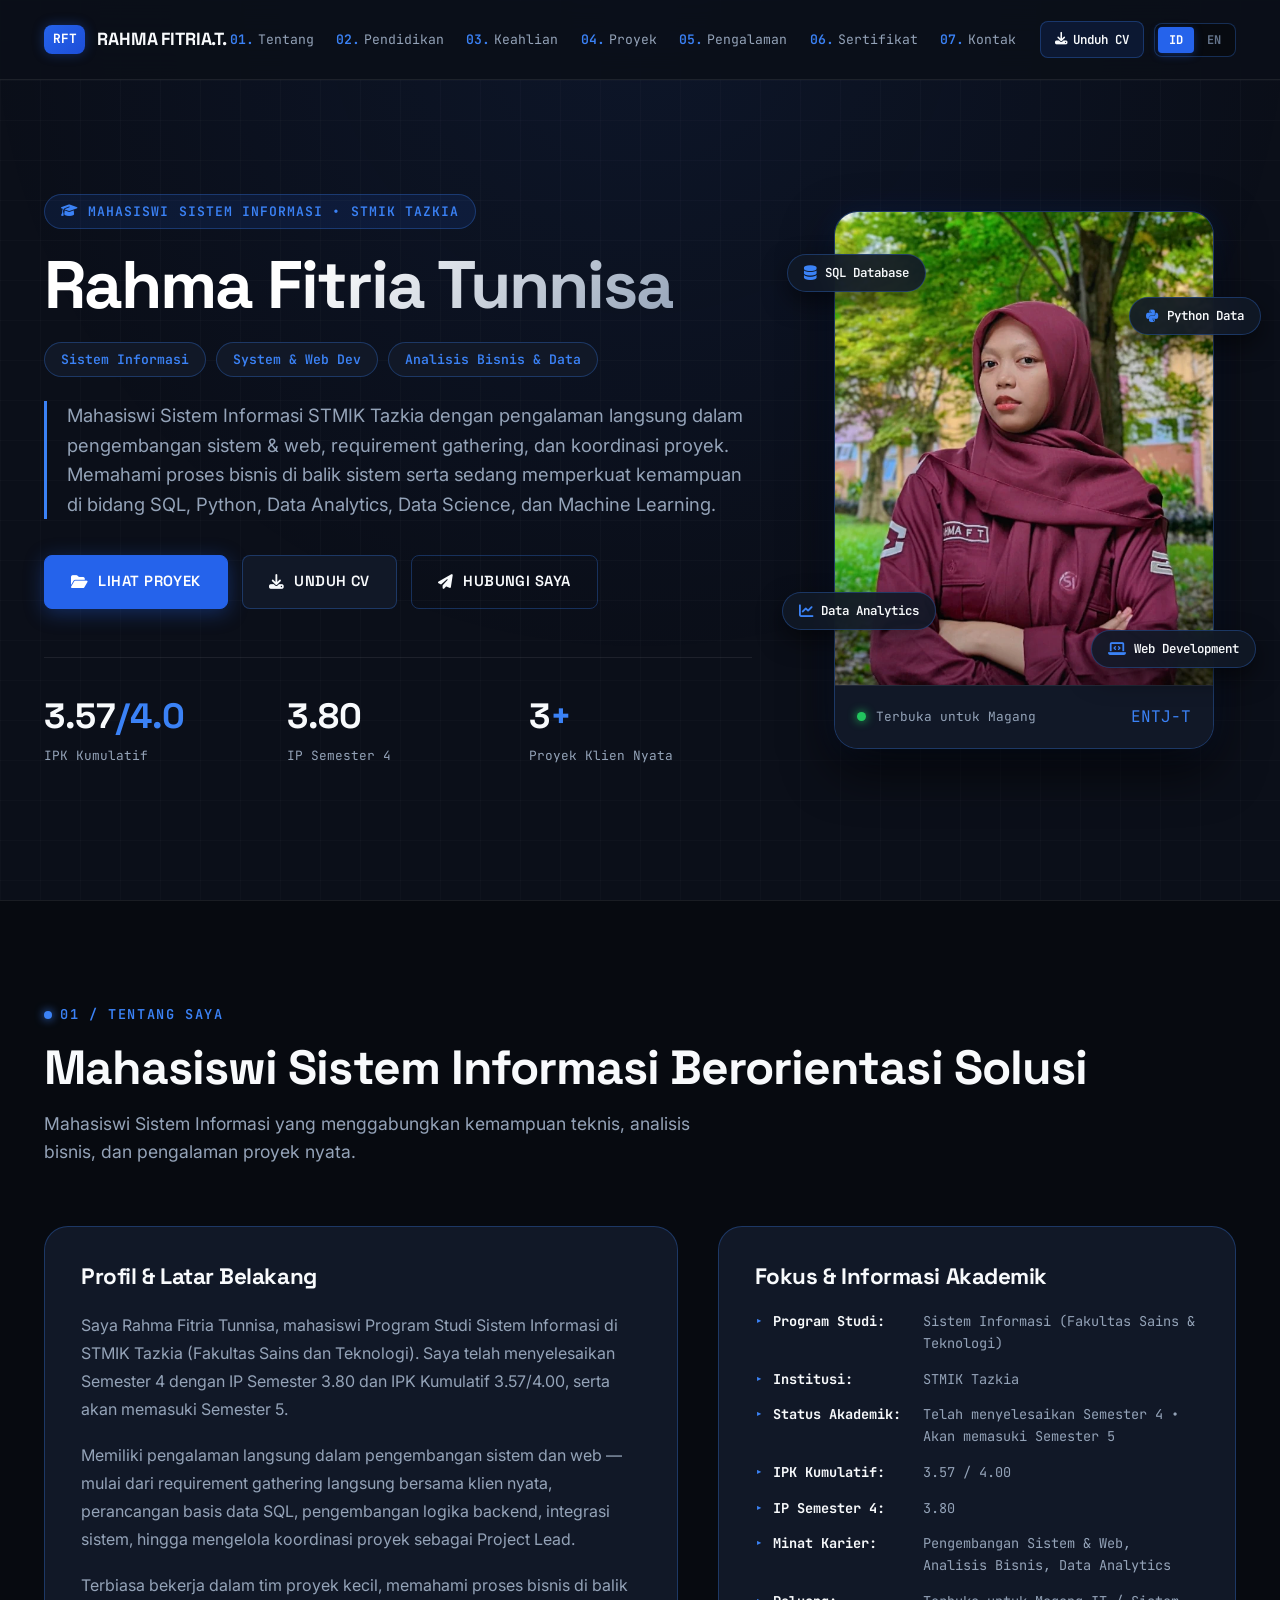
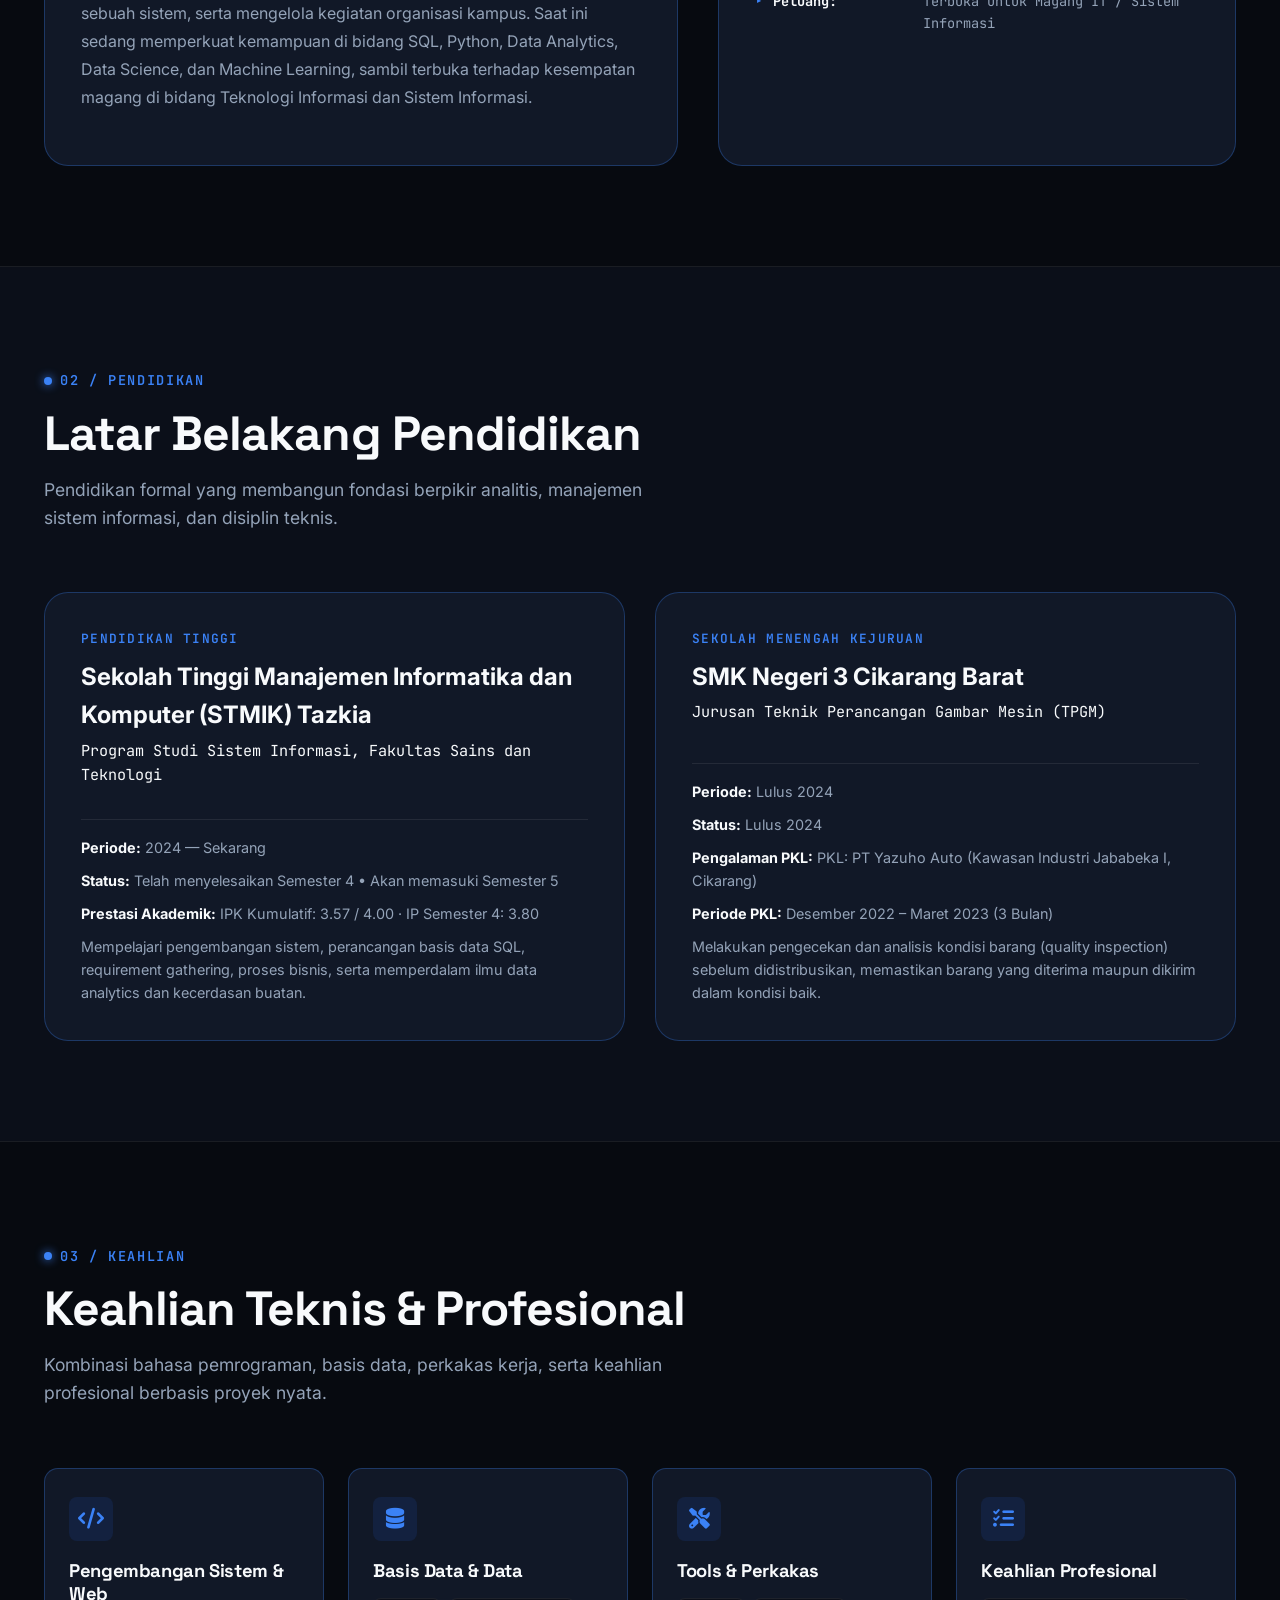
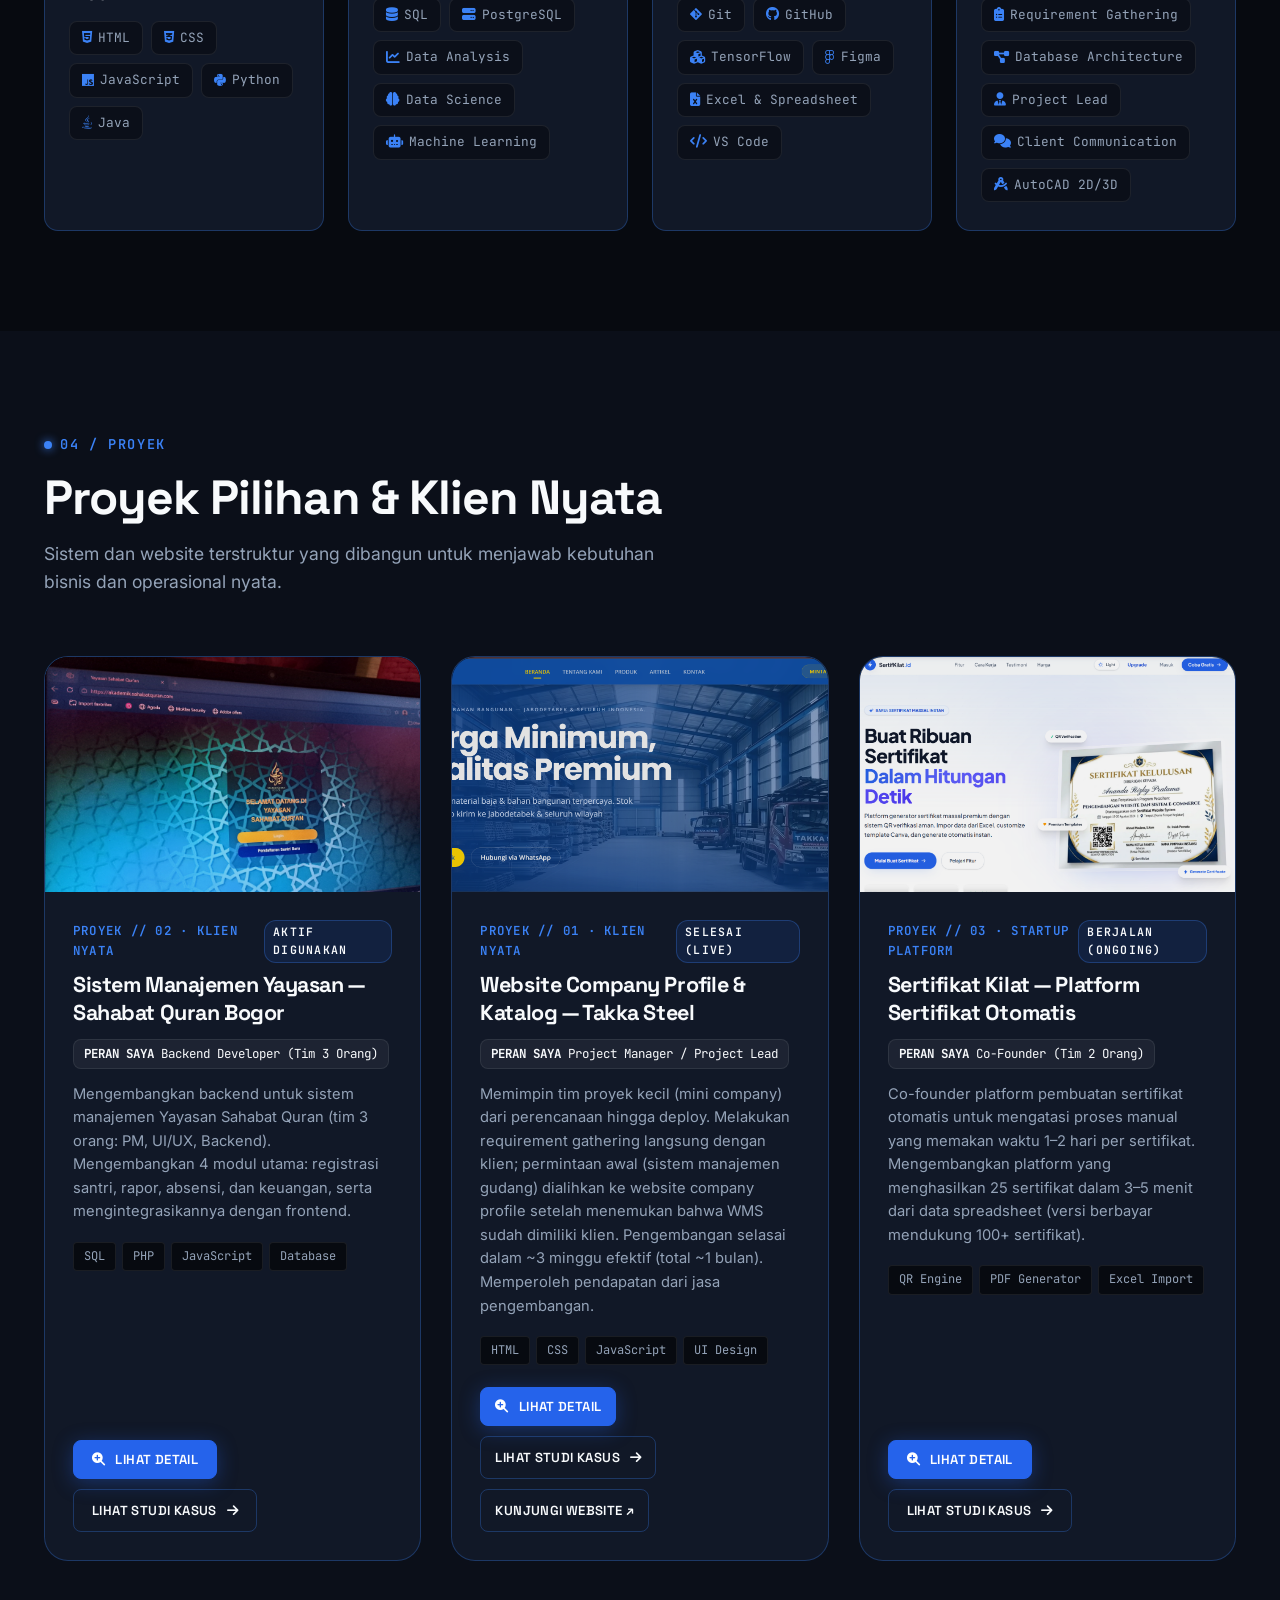
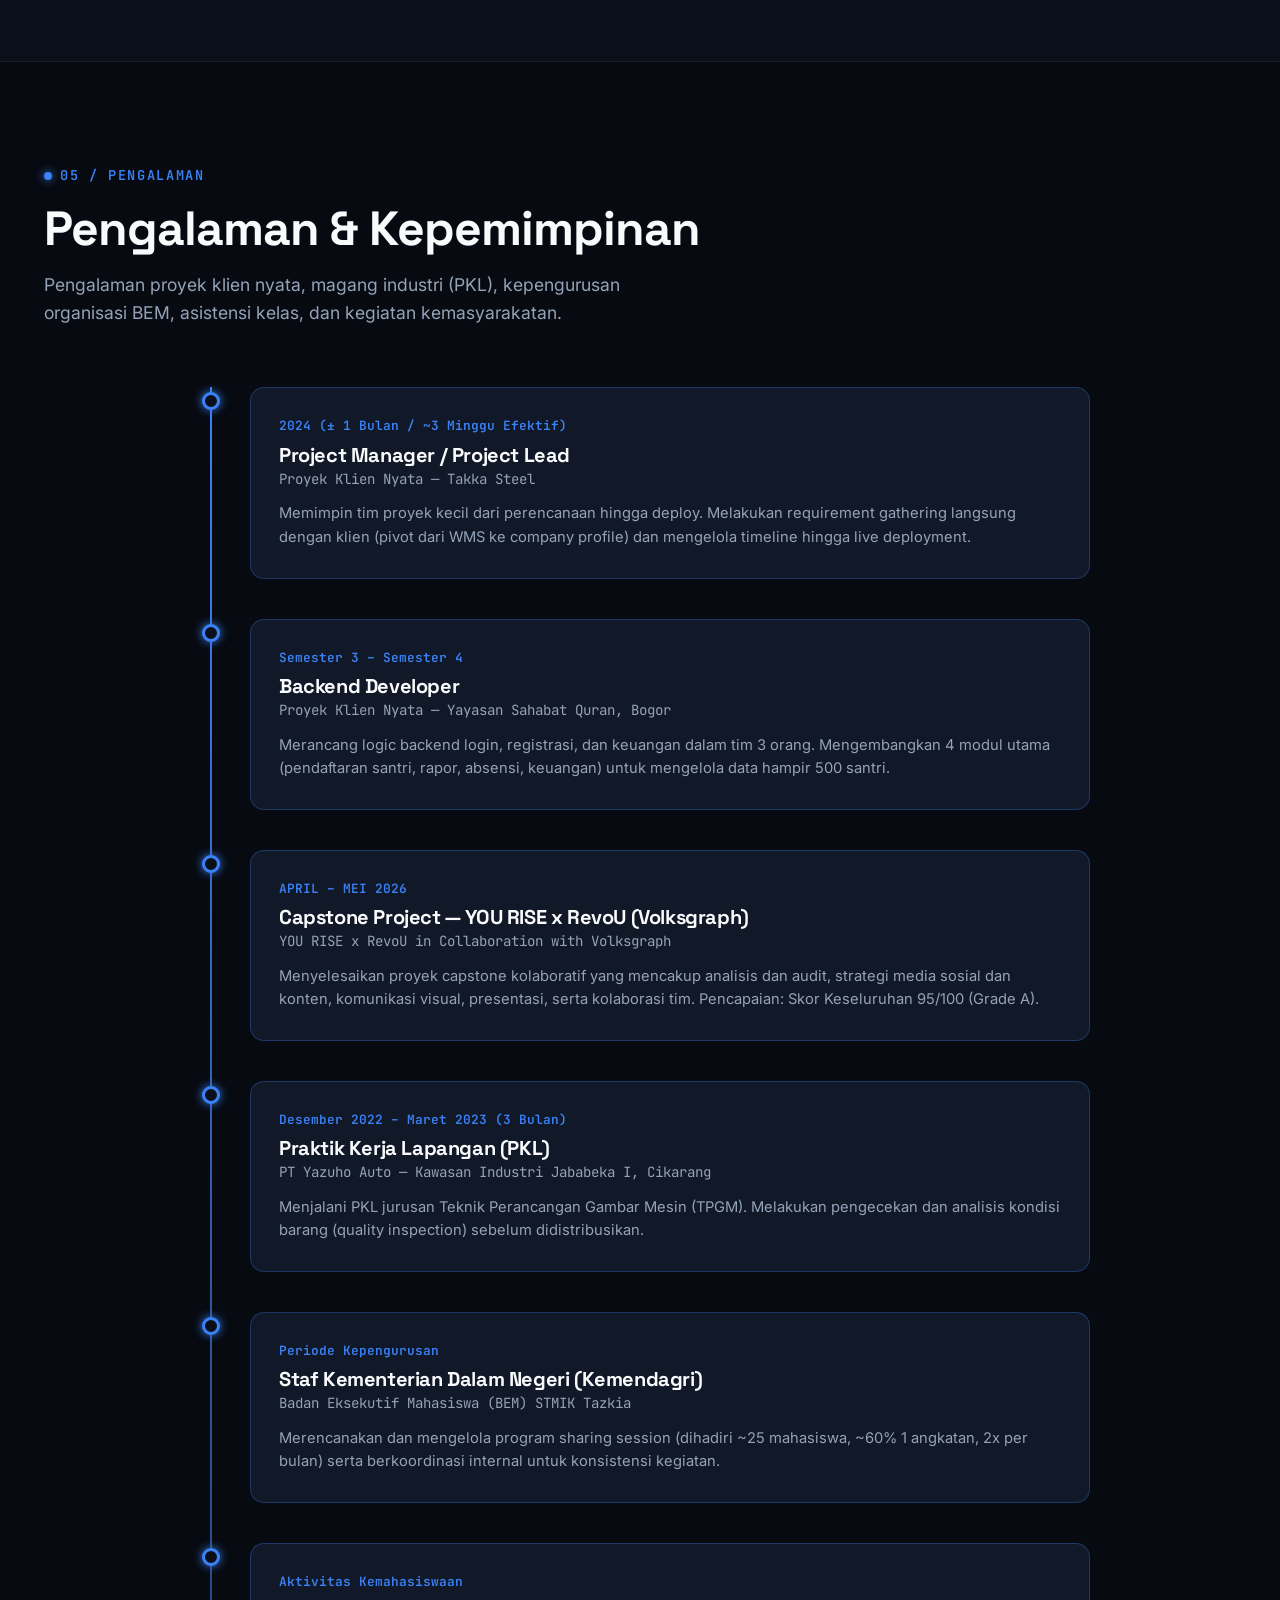
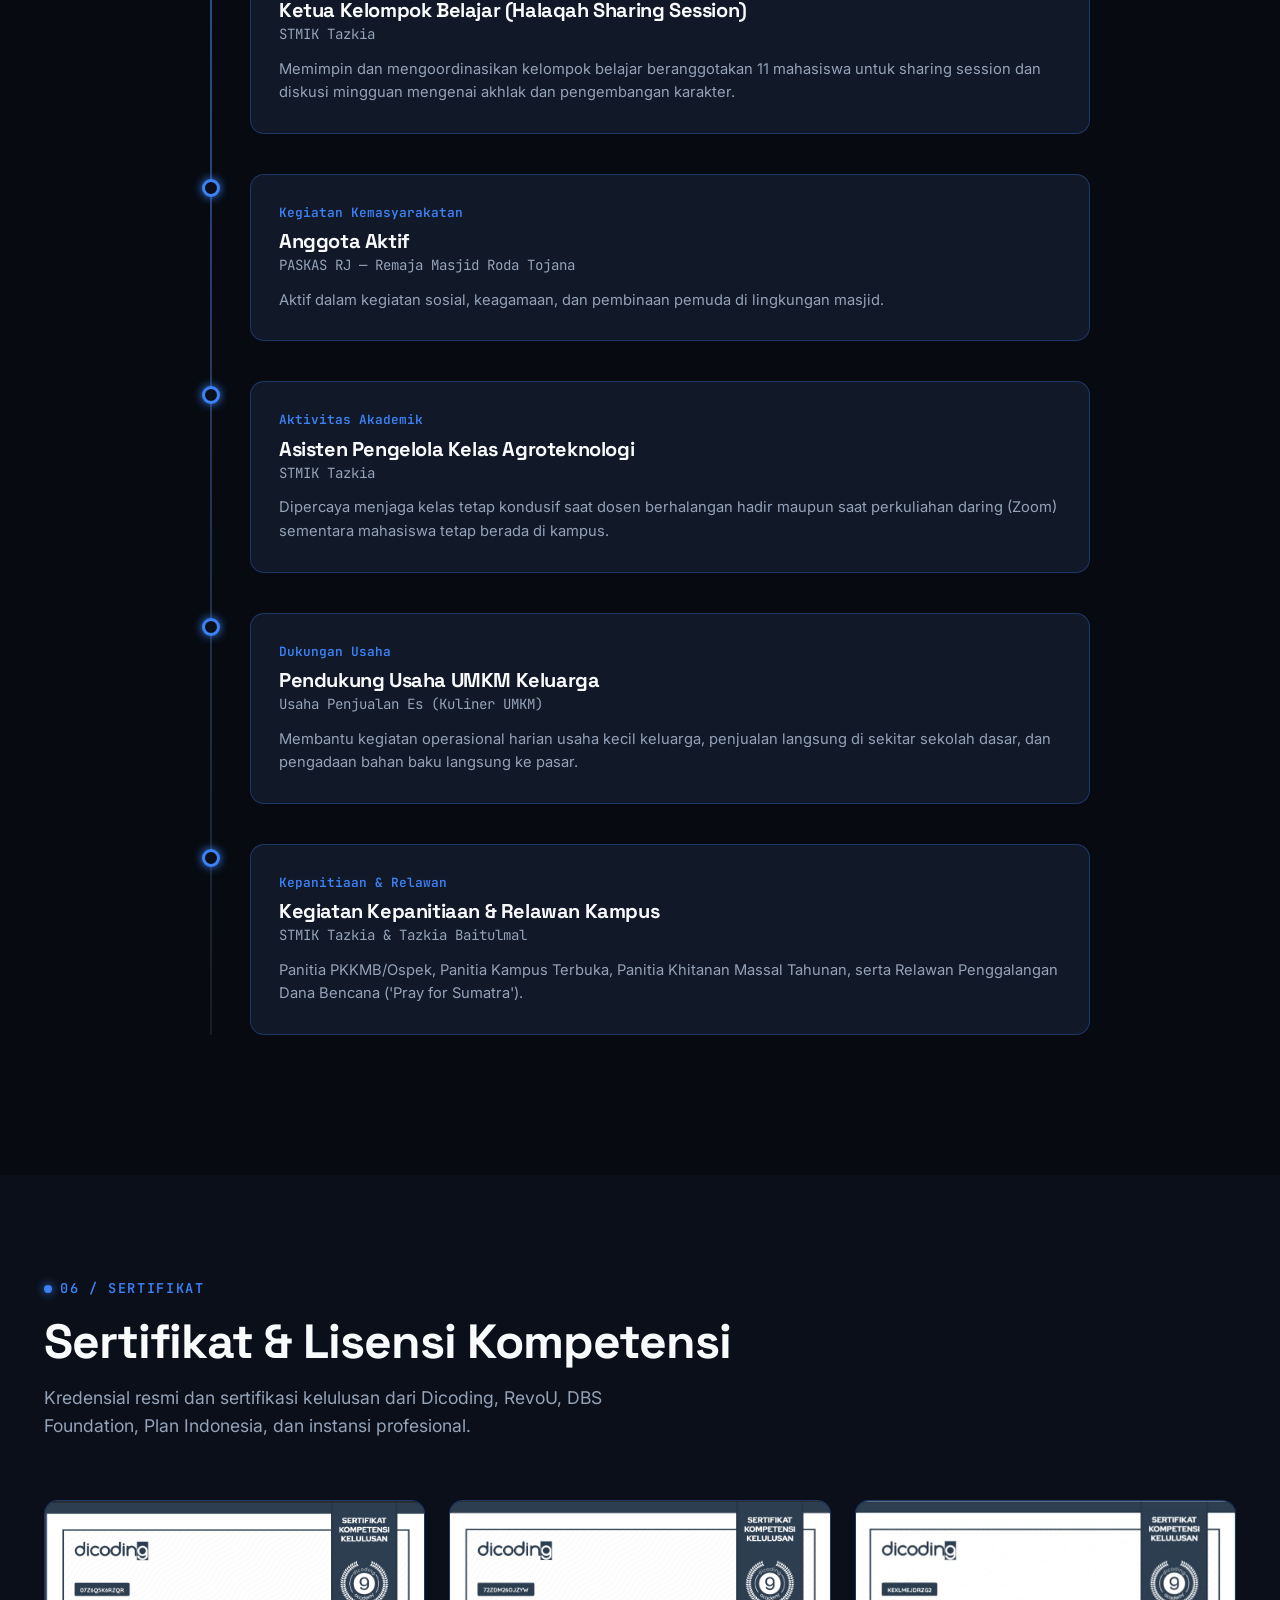
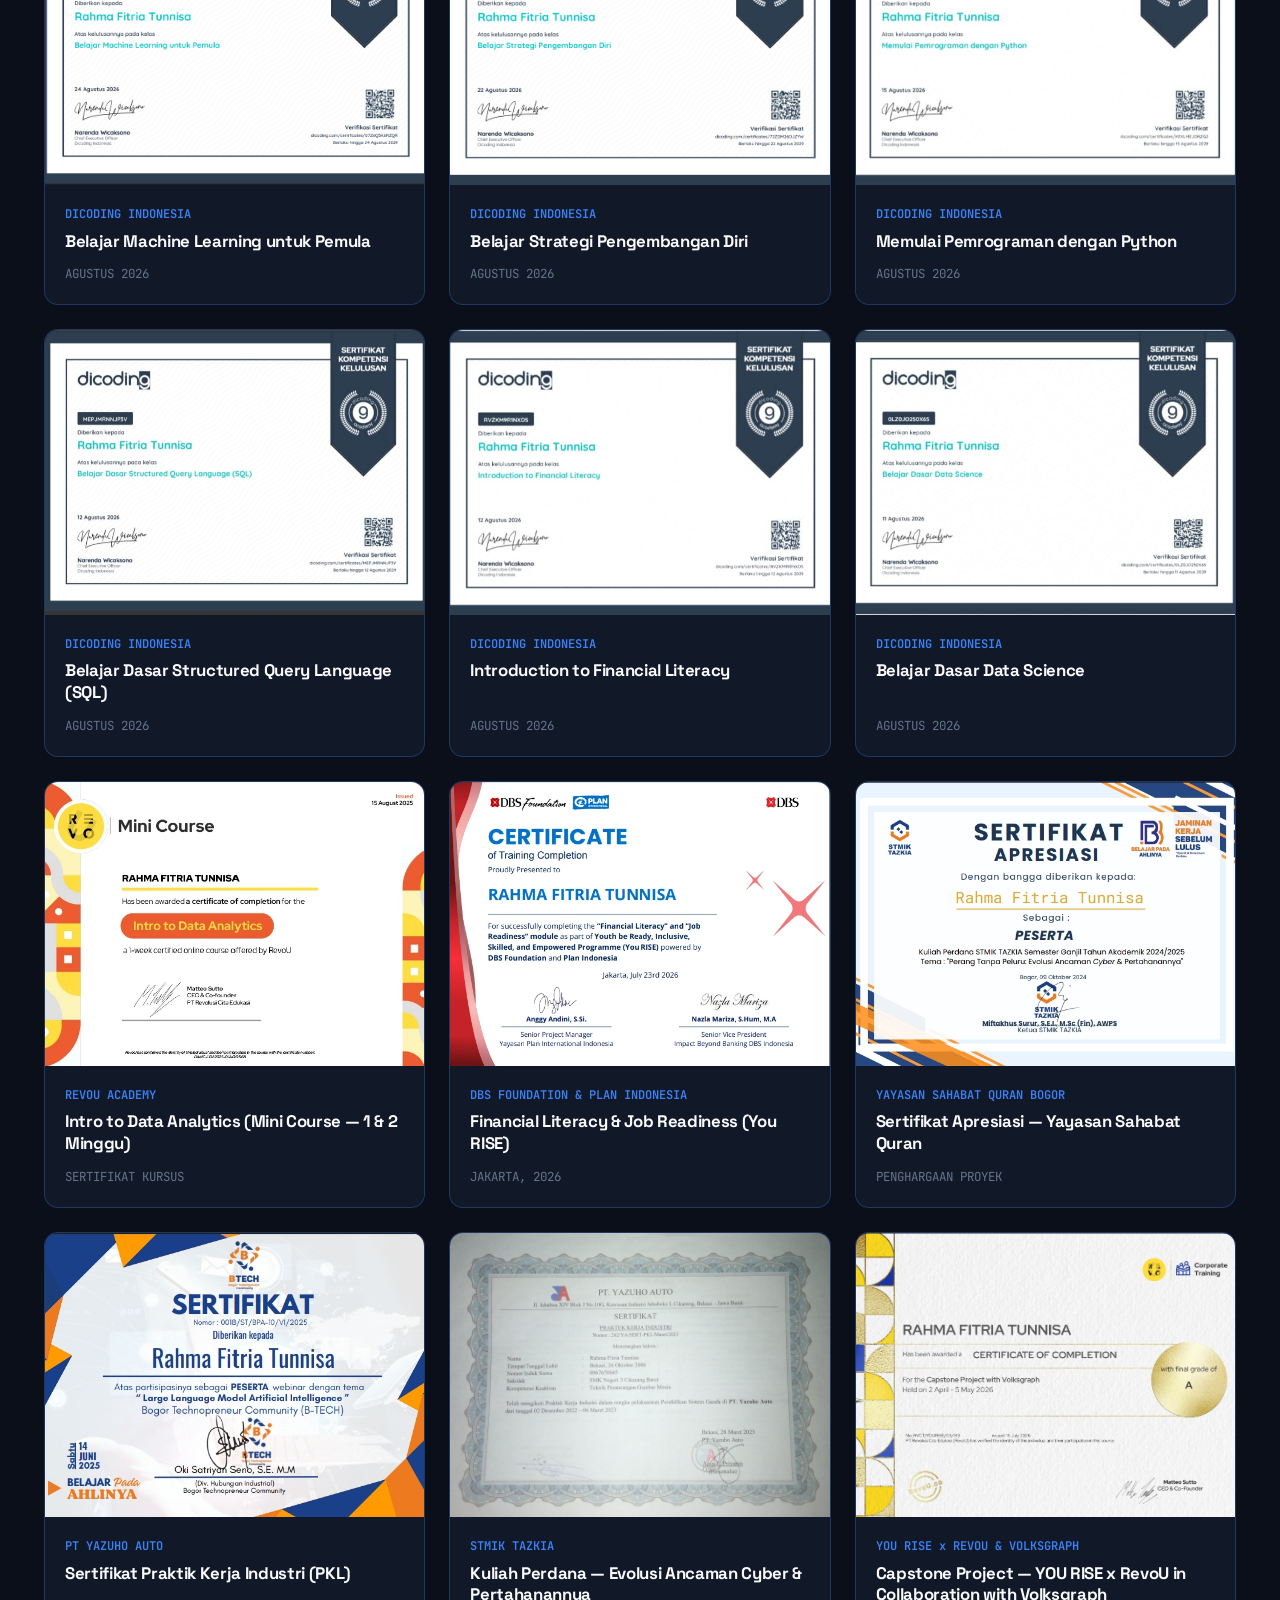
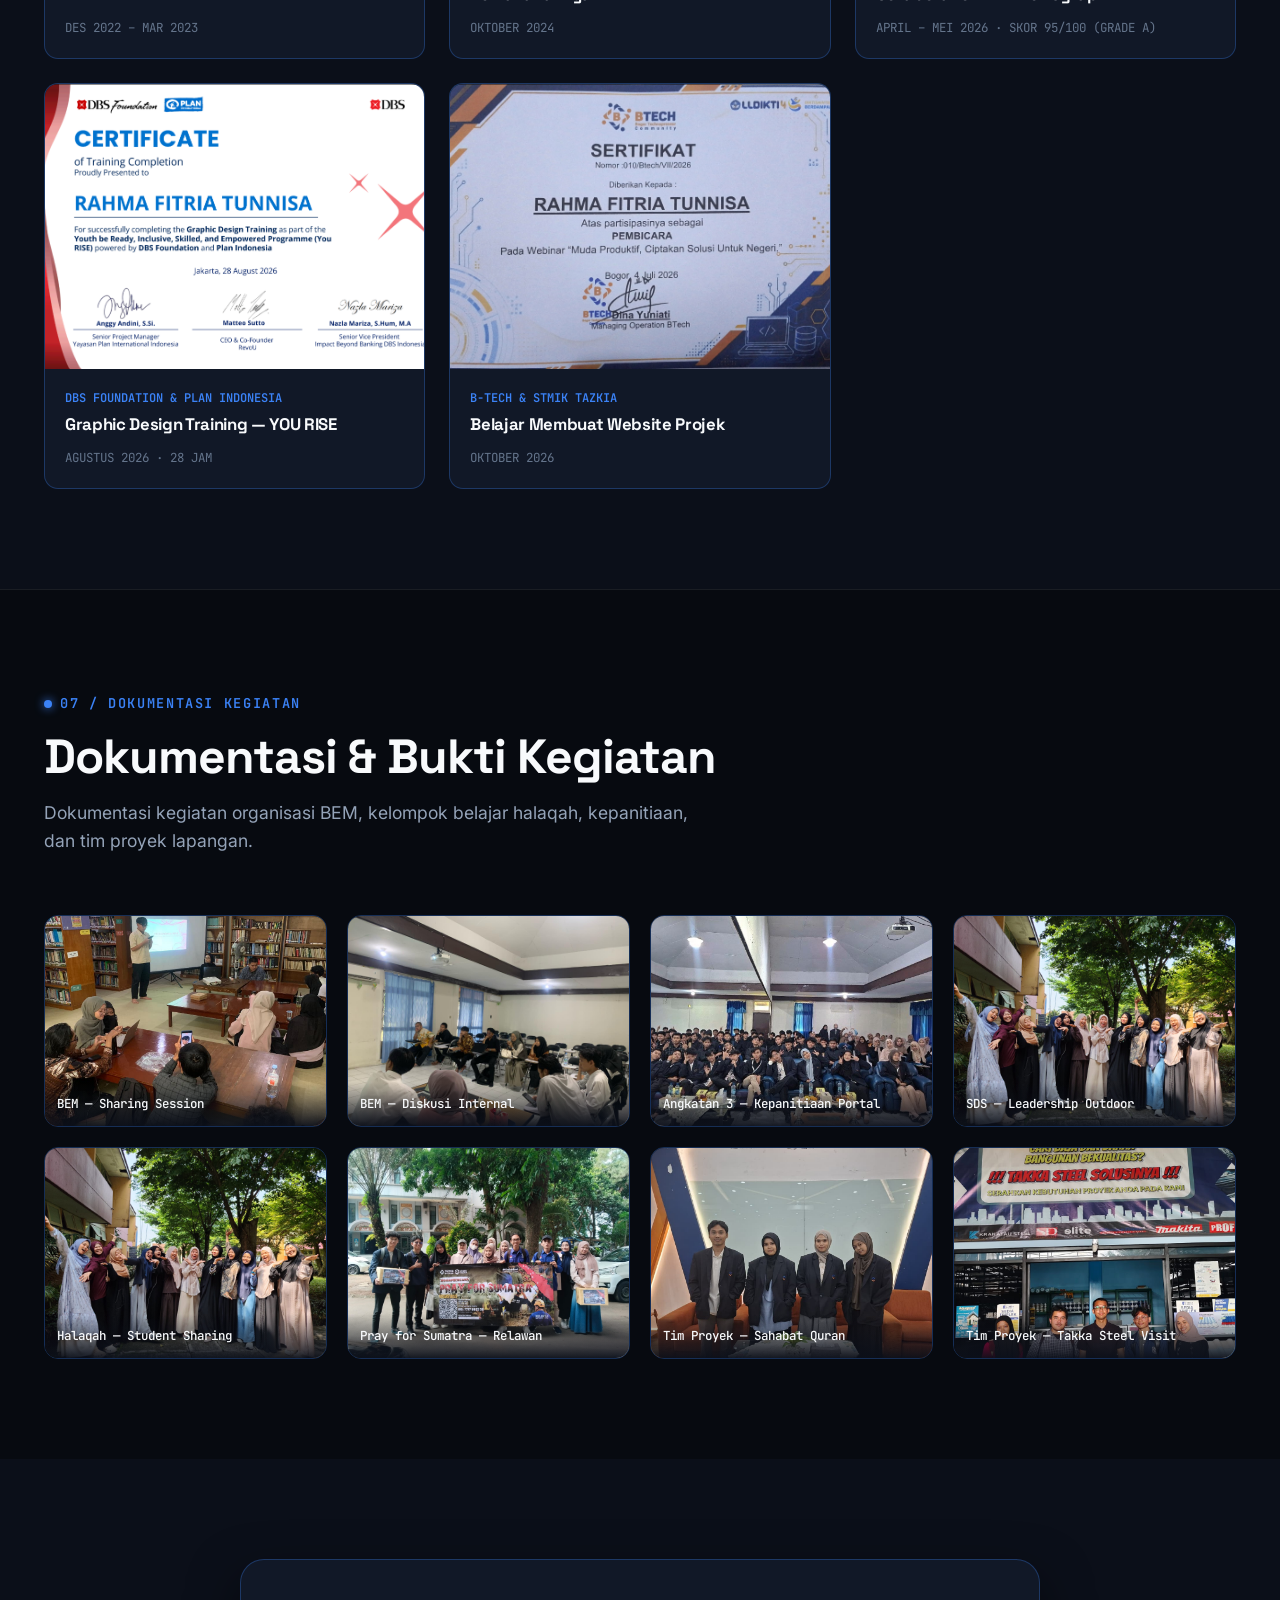
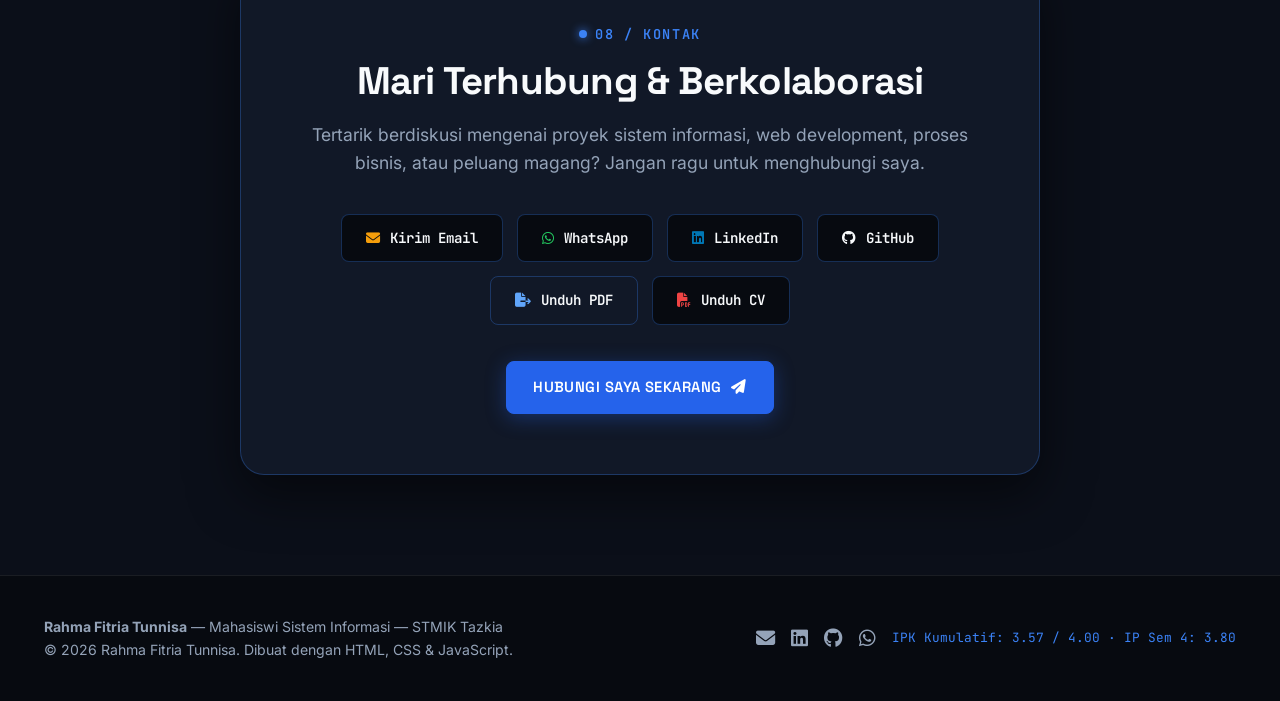
==== commit cf0c5107: "Add direct email compose button with template and B-TECH web project certificate" ====
--- a/index.html
+++ b/index.html
@@ -1057,9 +1057,9 @@
           </p>
 
           <div class="contact-links-grid">
-            <a href="mailto:rahmafitriatunnisa@gmail.com" class="contact-chip" id="contact-email">
+            <a href="mailto:rahmafitriatunnisa@gmail.com?subject=Kolaborasi%20%2F%20Pertanyaan%20-%20Portofolio%20Rahma&body=Halo%20Rahma%2C%0A%0ANama%20Pengirim%3A%20%0AInstansi%20%2F%20Perusahaan%3A%20%0AKebutuhan%20%2F%20Topik%3A%20%0A%0ADetail%20Pesan%3A%0A" class="contact-chip" id="contact-email">
               <i class="fas fa-envelope" style="color: #f59e0b;"></i>
-              <span data-i18n="contact.btn_email">rahmafitriatunnisa@gmail.com</span>
+              <span data-i18n="contact.btn_email">Kirim Email</span>
             </a>
             <a href="https://wa.link/4pl1ji" target="_blank" rel="noopener noreferrer" class="contact-chip" id="contact-whatsapp">
               <i class="fab fa-whatsapp" style="color: #22c55e;"></i>
